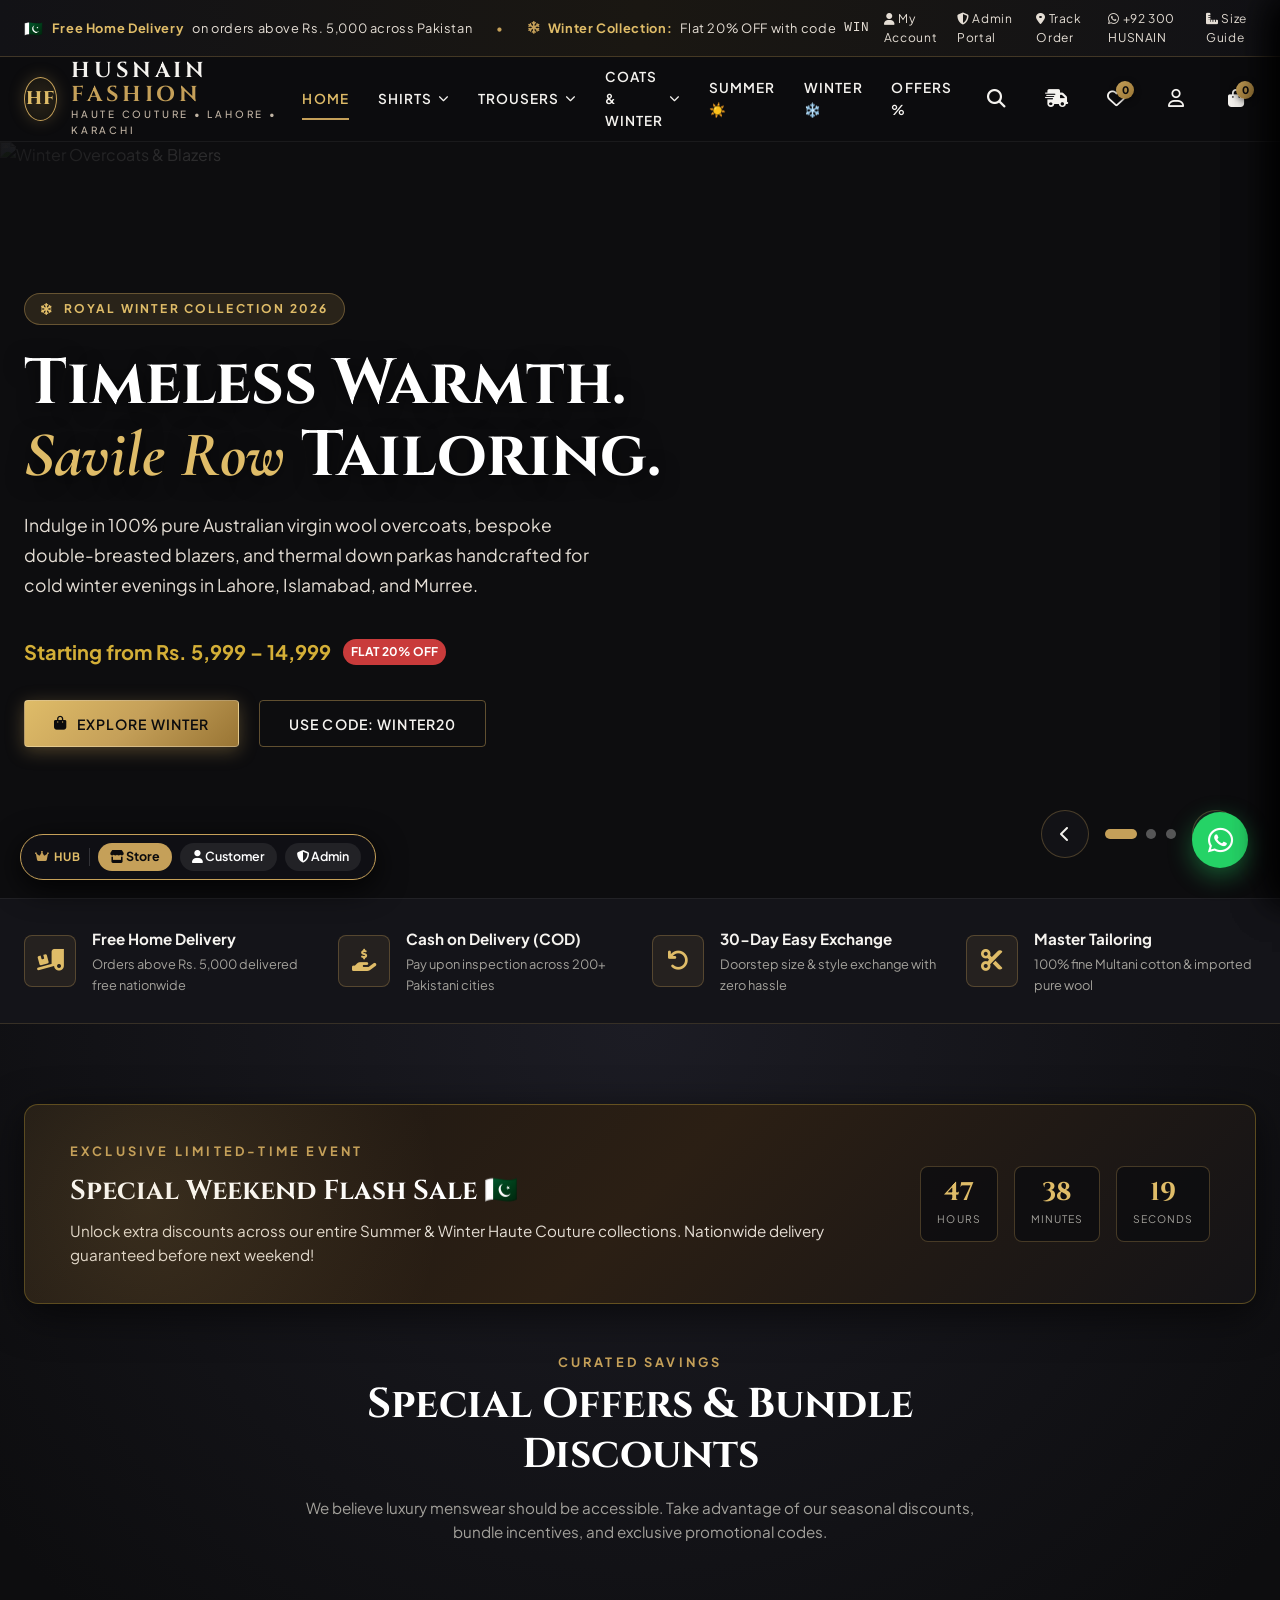
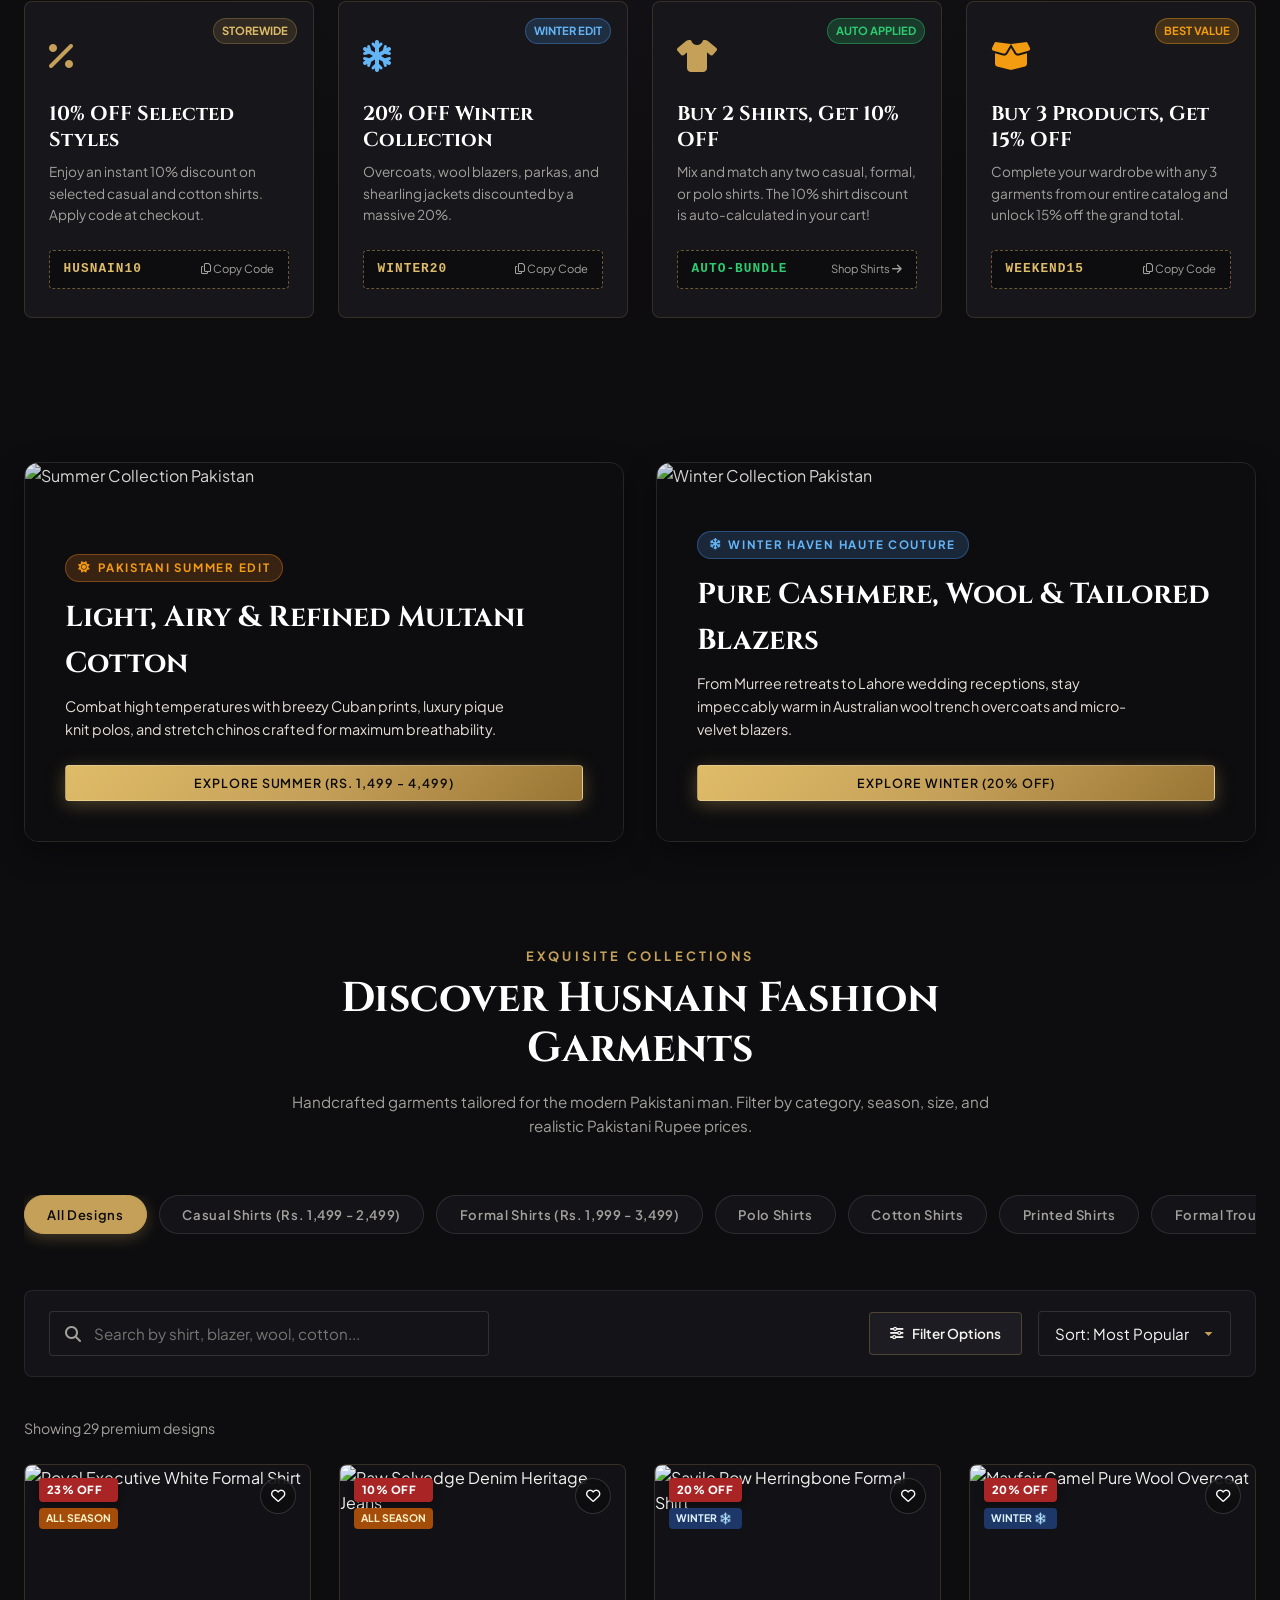
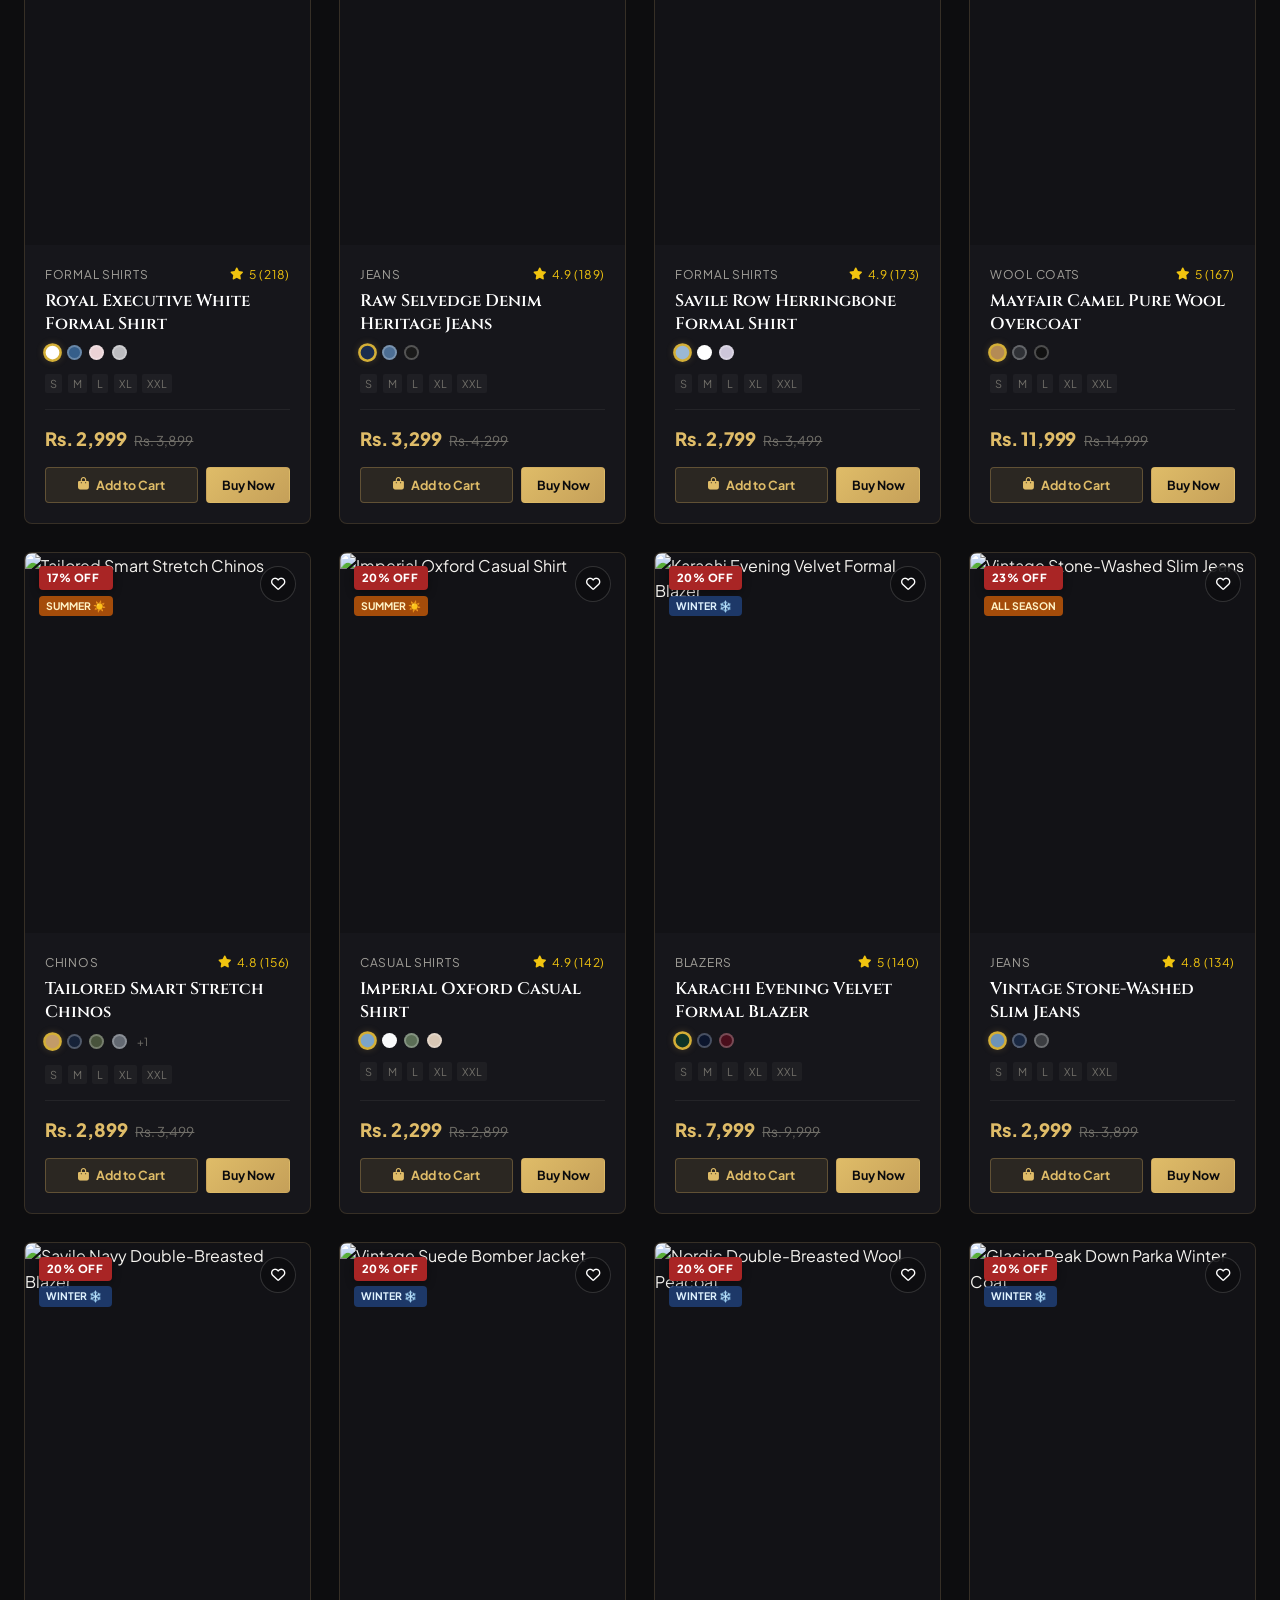
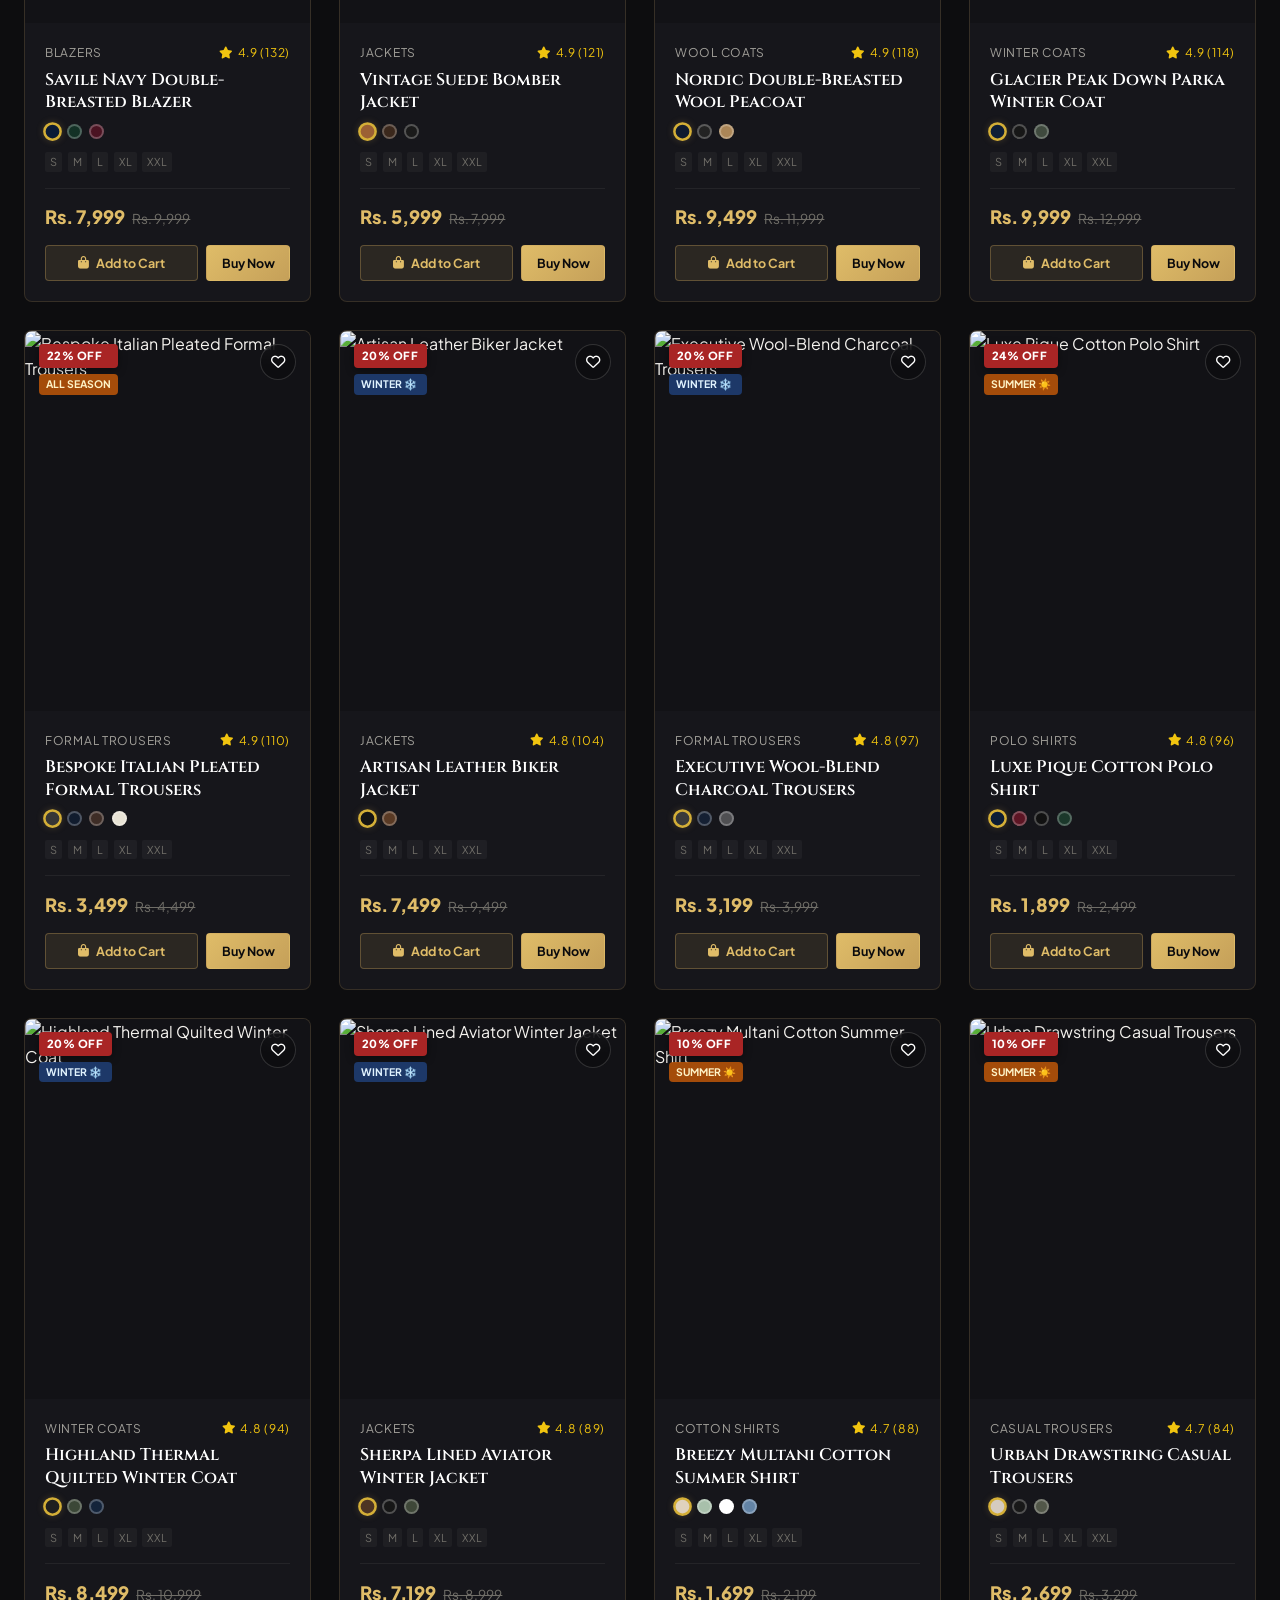
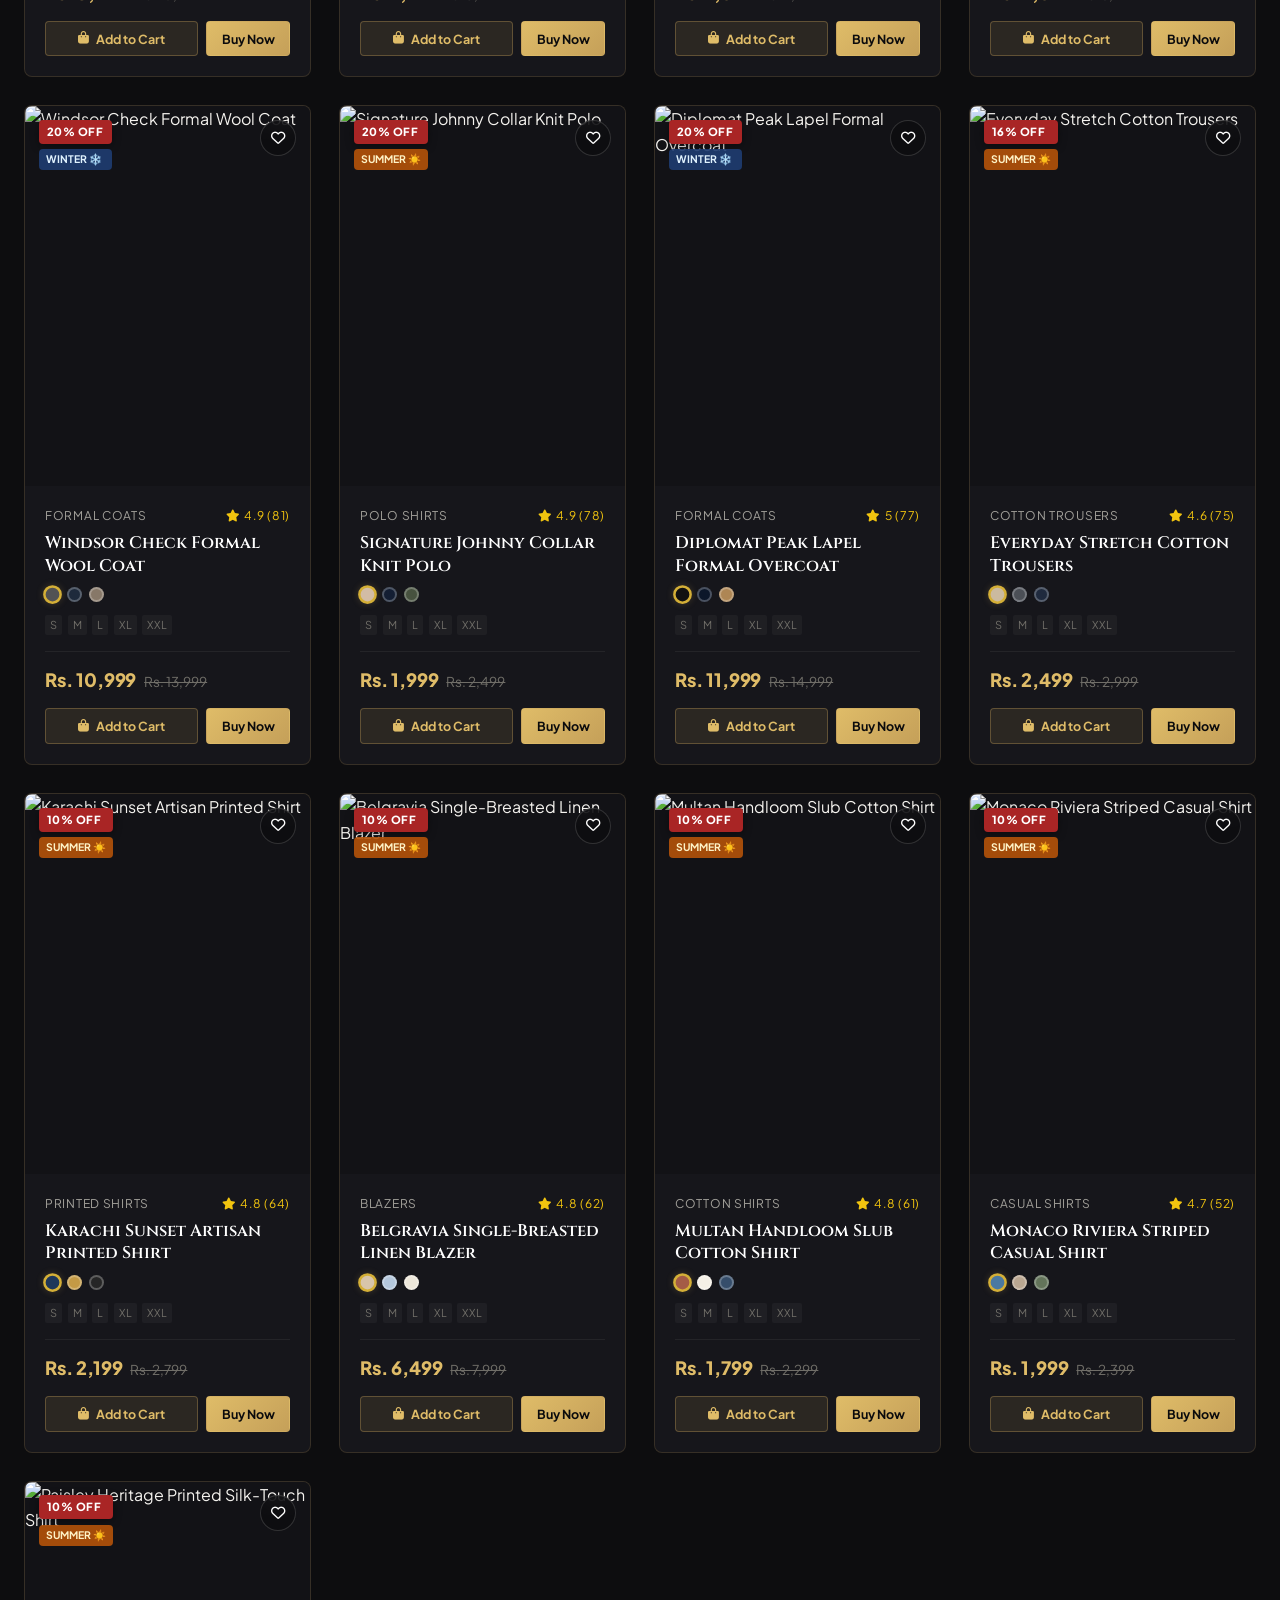
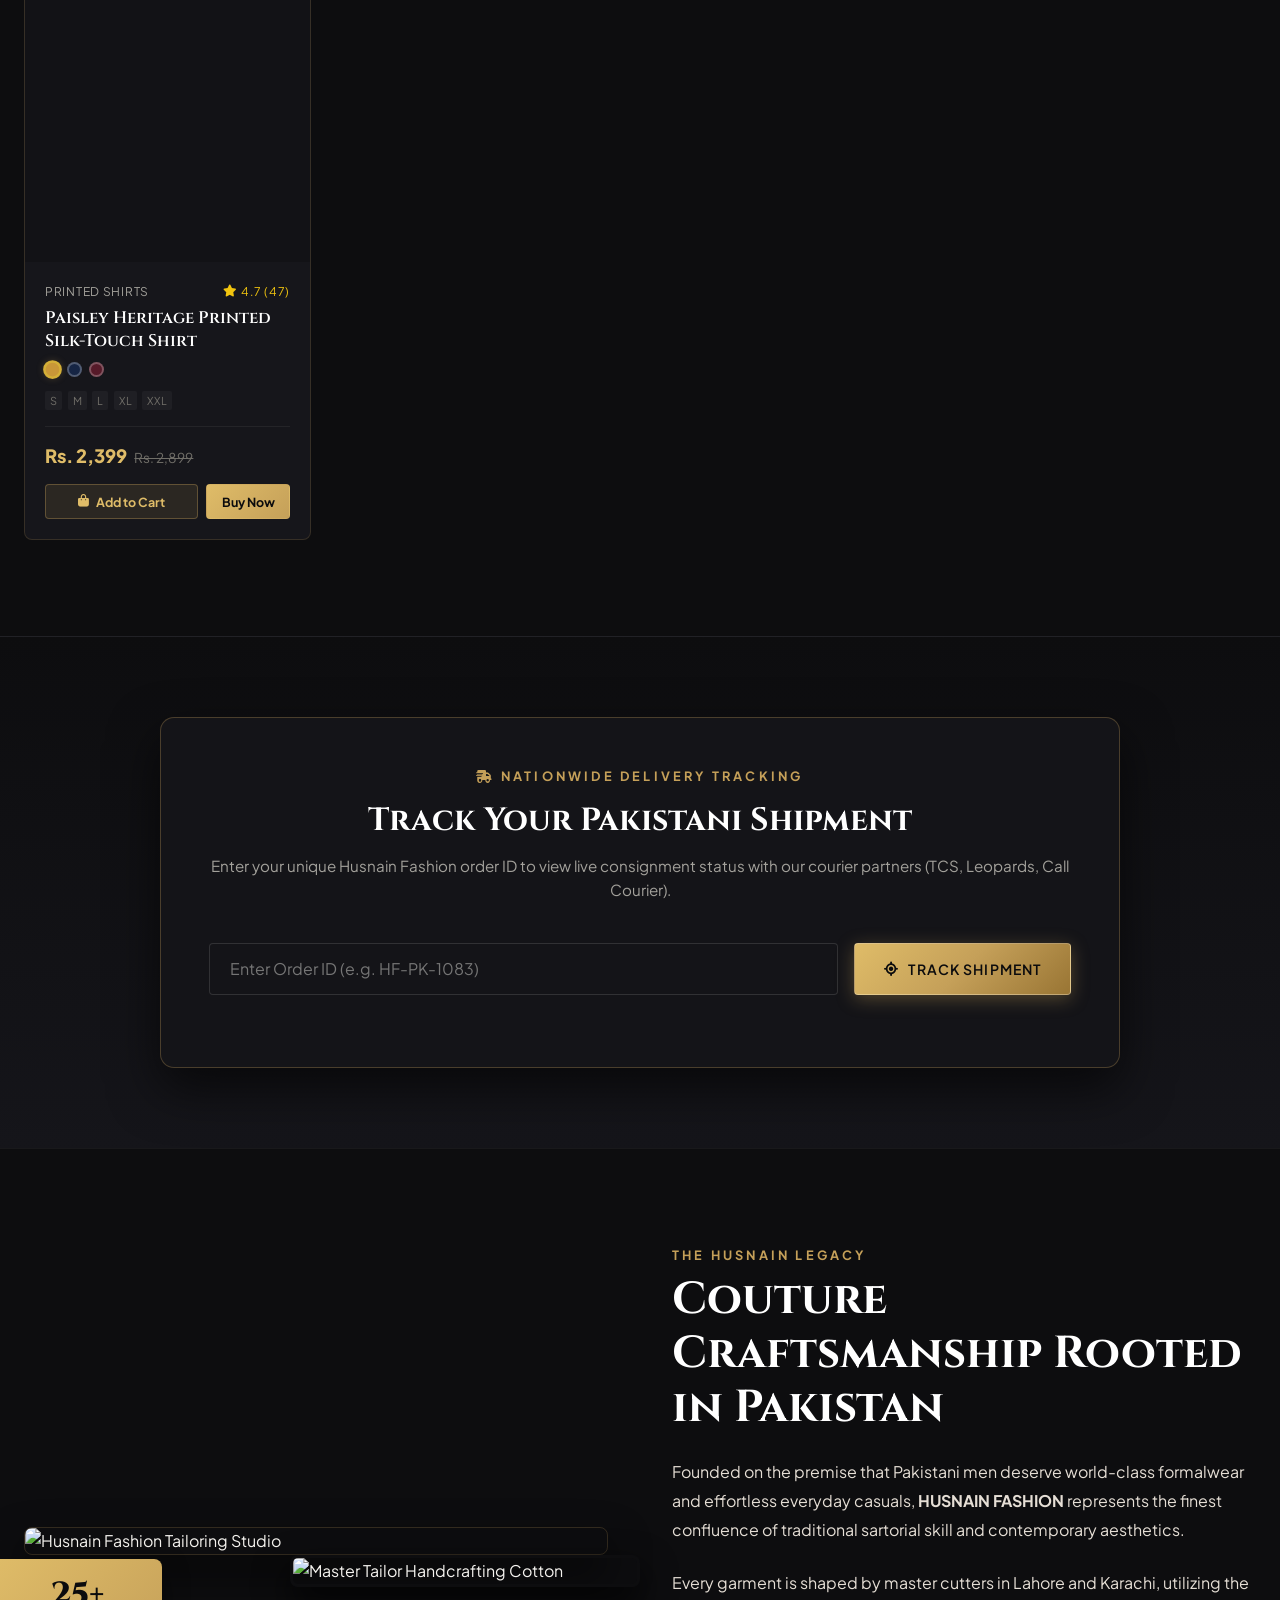
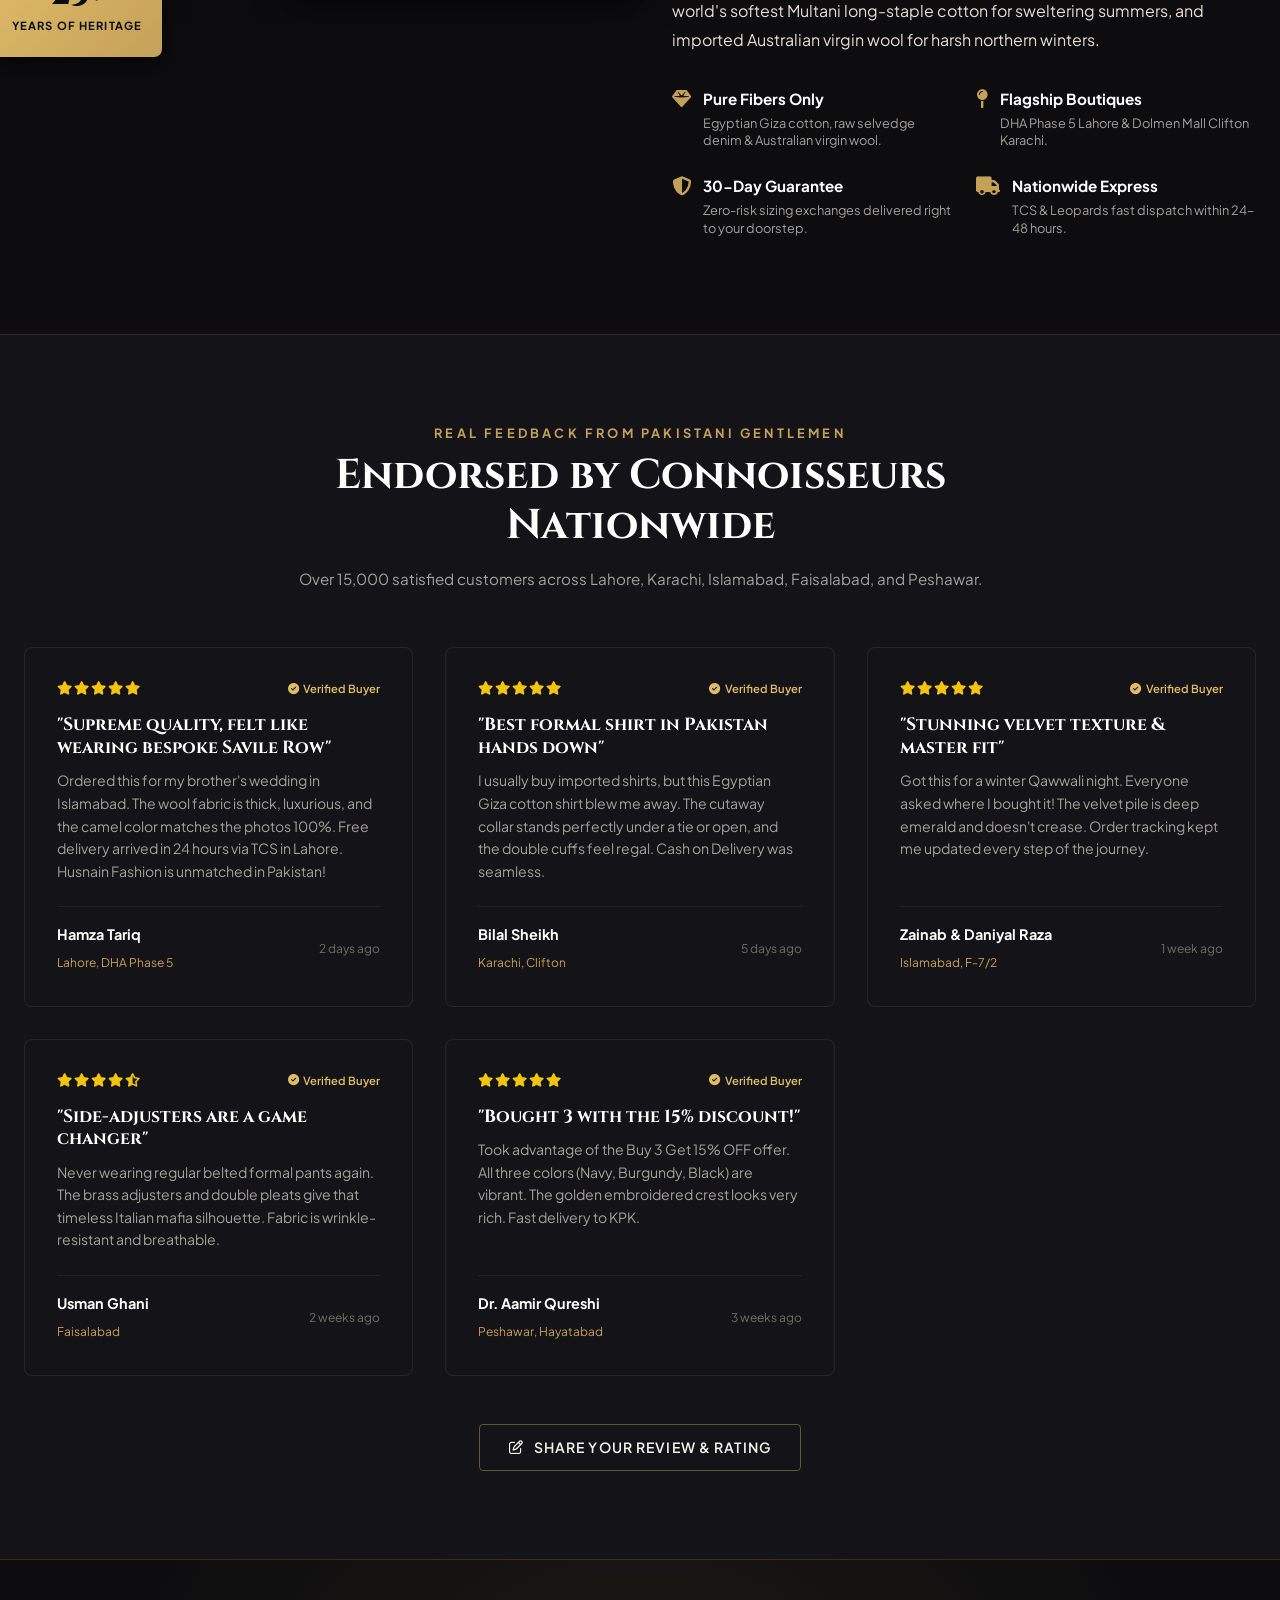
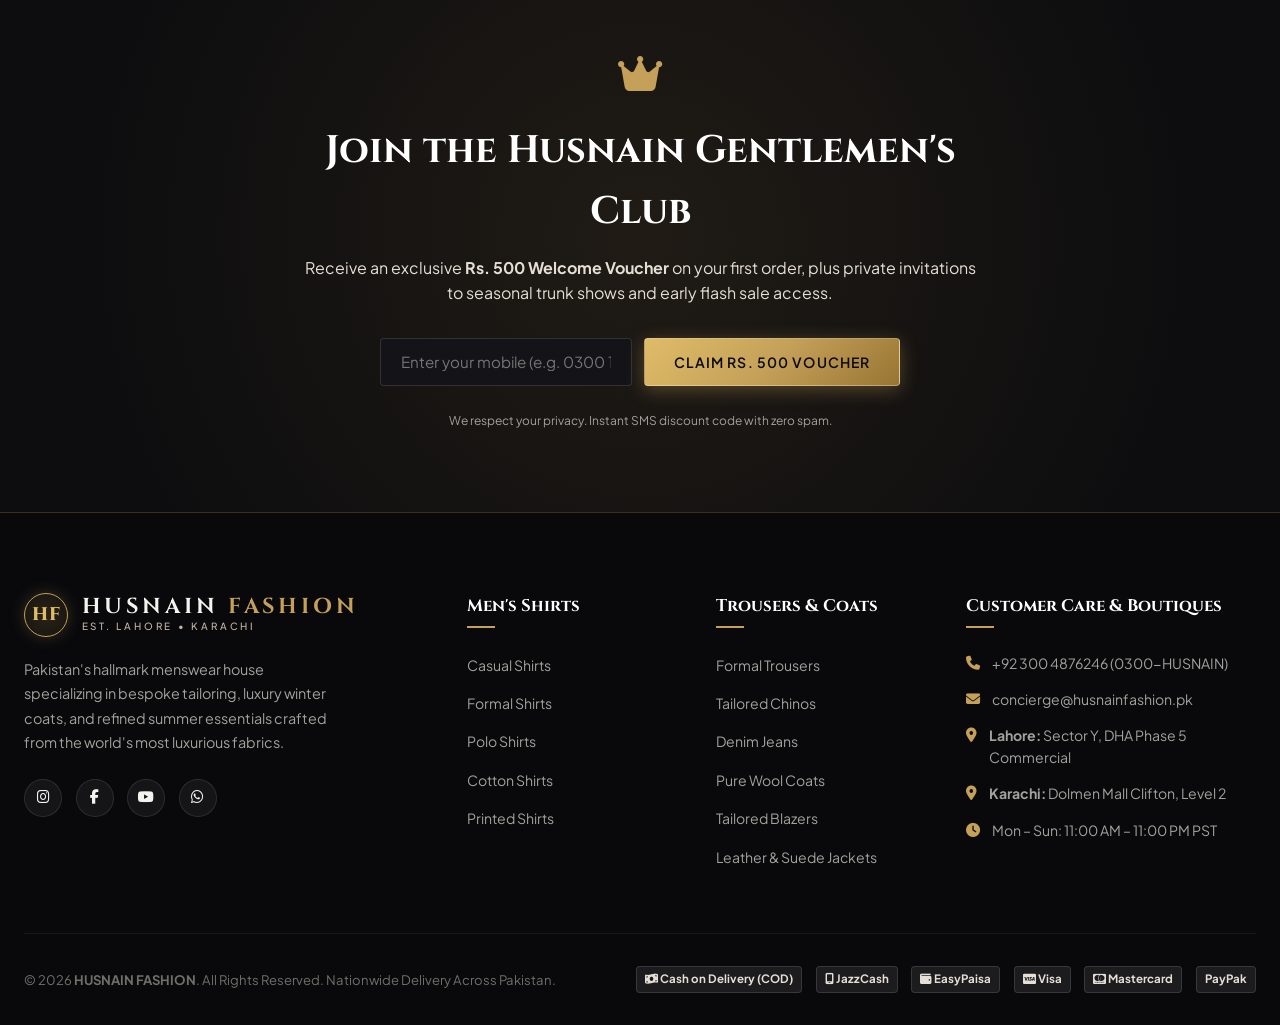
==== index.html @ 1e5d565d "app created" ====
<!DOCTYPE html>
<html lang="en">
<head>
    <meta charset="UTF-8">
    <meta name="viewport" content="width=device-width, initial-scale=1.0">
    <title>HUSNAIN FASHION | Luxury Pakistani Men's Clothing | Summer & Winter</title>
    
    <!-- Meta SEO & Social -->
    <meta name="description" content="Discover Husnain Fashion - Pakistan's premier luxury clothing brand for men. Exquisite casual & formal shirts, tailored chinos, Italian trousers, pure wool overcoats, and winter blazers. Free nationwide home delivery above Rs. 5,000. Cash on Delivery available.">
    <meta name="keywords" content="Husnain Fashion, Pakistani Men Clothing, Mens Fashion Pakistan, Casual Shirts, Formal Shirts, Blazers Pakistan, Winter Coats Lahore, Chinos Karachi, Cash on Delivery Pakistan">
    <meta name="author" content="Husnain Fashion">

    <!-- Google Fonts & Font Awesome Icons -->
    <link rel="preconnect" href="https://fonts.googleapis.com">
    <link rel="preconnect" href="https://fonts.gstatic.com" crossorigin>
    <link href="https://fonts.googleapis.com/css2?family=Cinzel:wght@500;600;700;800&family=Cormorant+Garamond:ital,wght@0,400;0,600;0,700;1,400&family=Plus+Jakarta+Sans:wght@300;400;500;600;700;800&display=swap" rel="stylesheet">
    <link rel="stylesheet" href="https://cdnjs.cloudflare.com/ajax/libs/font-awesome/6.5.1/css/all.min.css">

    <!-- Stylesheet -->
    <link rel="stylesheet" href="css/styles.css">
</head>
<body>

    <!-- ====================================================================
         Announcement Ticker Bar
         ==================================================================== -->
    <aside class="announcement-bar" aria-label="Special Announcements">
        <div class="container announcement-content">
            <div class="announcement-ticker">
                <span class="ticker-item">
                    <span class="flag-pk">🇵🇰</span> <strong>Free Home Delivery</strong> on orders above Rs. 5,000 across Pakistan
                </span>
                <span class="ticker-item" style="color: var(--color-gold);">•</span>
                <span class="ticker-item">
                    <i class="fa-solid fa-snowflake text-gold"></i> <strong>Winter Collection:</strong> Flat 20% OFF with code <code>WINTER20</code>
                </span>
                <span class="ticker-item" style="color: var(--color-gold);">•</span>
                <span class="ticker-item">
                    <i class="fa-solid fa-money-bill-wave text-gold"></i> <strong>Cash on Delivery (COD)</strong> available nationwide
                </span>
            </div>

            <div class="announcement-links">
                <a href="customer.html"><i class="fa-solid fa-user"></i> My Account</a>
                <a href="admin.html" target="_blank"><i class="fa-solid fa-shield-halved"></i> Admin Portal</a>
                <a href="#tracking-section"><i class="fa-solid fa-location-dot"></i> Track Order</a>
                <a href="javascript:void(0)" onclick="openWhatsAppSupport()"><i class="fa-brands fa-whatsapp"></i> +92 300 HUSNAIN</a>
                <a href="javascript:void(0)" onclick="openModal('sizeGuideModal')"><i class="fa-solid fa-ruler-combined"></i> Size Guide</a>
            </div>
        </div>
    </aside>

    <!-- ====================================================================
         Main Luxury Header & Navigation Bar
         ==================================================================== -->
    <header class="header">
        <div class="container header-container">
            <!-- Brand Logo -->
            <a href="index.html" class="brand-logo" aria-label="Husnain Fashion Home">
                <div class="logo-crest">HF</div>
                <div class="brand-text">
                    <span class="brand-name">HUSNAIN <span>FASHION</span></span>
                    <span class="brand-sub">HAUTE COUTURE • LAHORE • KARACHI</span>
                </div>
            </a>

            <!-- Navigation Links with Dropdowns -->
            <nav class="nav-menu" aria-label="Main Navigation">
                <li class="nav-item">
                    <a href="#hero-section" class="nav-link active">Home</a>
                </li>

                <!-- Shirts Dropdown -->
                <li class="nav-item">
                    <a href="javascript:void(0)" class="nav-link" onclick="filterByCategory('shirts')">
                        Shirts <i class="fa-solid fa-chevron-down"></i>
                    </a>
                    <ul class="dropdown-menu">
                        <li class="dropdown-item">
                            <a href="javascript:void(0)" onclick="filterByCategory('shirts', 'casual-shirts')">
                                Casual Shirts <span class="dropdown-badge">Popular</span>
                            </a>
                        </li>
                        <li class="dropdown-item">
                            <a href="javascript:void(0)" onclick="filterByCategory('shirts', 'formal-shirts')">
                                Formal Shirts <span class="dropdown-badge">Executive</span>
                            </a>
                        </li>
                        <li class="dropdown-item">
                            <a href="javascript:void(0)" onclick="filterByCategory('shirts', 'polo-shirts')">
                                Polo Shirts <span class="dropdown-badge">Summer</span>
                            </a>
                        </li>
                        <li class="dropdown-item">
                            <a href="javascript:void(0)" onclick="filterByCategory('shirts', 'cotton-shirts')">
                                Cotton Shirts <span class="dropdown-badge">Multan</span>
                            </a>
                        </li>
                        <li class="dropdown-item">
                            <a href="javascript:void(0)" onclick="filterByCategory('shirts', 'printed-shirts')">
                                Printed Shirts <span class="dropdown-badge">Artisan</span>
                            </a>
                        </li>
                    </ul>
                </li>

                <!-- Trousers Dropdown -->
                <li class="nav-item">
                    <a href="javascript:void(0)" class="nav-link" onclick="filterByCategory('trousers')">
                        Trousers <i class="fa-solid fa-chevron-down"></i>
                    </a>
                    <ul class="dropdown-menu">
                        <li class="dropdown-item">
                            <a href="javascript:void(0)" onclick="filterByCategory('trousers', 'formal-trousers')">
                                Formal Trousers <span class="dropdown-badge">Pleated</span>
                            </a>
                        </li>
                        <li class="dropdown-item">
                            <a href="javascript:void(0)" onclick="filterByCategory('trousers', 'casual-trousers')">
                                Casual Trousers <span class="dropdown-badge">Stretch</span>
                            </a>
                        </li>
                        <li class="dropdown-item">
                            <a href="javascript:void(0)" onclick="filterByCategory('trousers', 'chinos')">
                                Chinos <span class="dropdown-badge">Essential</span>
                            </a>
                        </li>
                        <li class="dropdown-item">
                            <a href="javascript:void(0)" onclick="filterByCategory('trousers', 'cotton-trousers')">
                                Cotton Trousers <span class="dropdown-badge">Summer</span>
                            </a>
                        </li>
                        <li class="dropdown-item">
                            <a href="javascript:void(0)" onclick="filterByCategory('trousers', 'jeans')">
                                Denim Jeans <span class="dropdown-badge">Selvedge</span>
                            </a>
                        </li>
                    </ul>
                </li>

                <!-- Coats & Winter Collection Dropdown -->
                <li class="nav-item">
                    <a href="javascript:void(0)" class="nav-link" onclick="filterByCategory('coats-winter')">
                        Coats & Winter <i class="fa-solid fa-chevron-down"></i>
                    </a>
                    <ul class="dropdown-menu">
                        <li class="dropdown-item">
                            <a href="javascript:void(0)" onclick="filterByCategory('coats-winter', 'wool-coats')">
                                Wool Coats <span class="dropdown-badge">20% OFF</span>
                            </a>
                        </li>
                        <li class="dropdown-item">
                            <a href="javascript:void(0)" onclick="filterByCategory('coats-winter', 'blazers')">
                                Tailored Blazers <span class="dropdown-badge">Velvet/Hopsack</span>
                            </a>
                        </li>
                        <li class="dropdown-item">
                            <a href="javascript:void(0)" onclick="filterByCategory('coats-winter', 'winter-coats')">
                                Winter Coats & Parkas <span class="dropdown-badge">Down Thermal</span>
                            </a>
                        </li>
                        <li class="dropdown-item">
                            <a href="javascript:void(0)" onclick="filterByCategory('coats-winter', 'jackets')">
                                Jackets & Suede <span class="dropdown-badge">Sialkot Leather</span>
                            </a>
                        </li>
                        <li class="dropdown-item">
                            <a href="javascript:void(0)" onclick="filterByCategory('coats-winter', 'formal-coats')">
                                Formal Overcoats <span class="dropdown-badge">Diplomat</span>
                            </a>
                        </li>
                    </ul>
                </li>

                <li class="nav-item">
                    <a href="javascript:void(0)" class="nav-link" onclick="filterBySeason('summer')">Summer ☀️</a>
                </li>
                <li class="nav-item">
                    <a href="javascript:void(0)" class="nav-link" onclick="filterBySeason('winter')">Winter ❄️</a>
                </li>
                <li class="nav-item">
                    <a href="#offers-section" class="nav-link text-gold">Offers %</a>
                </li>
            </nav>

            <!-- Utility Action Icons -->
            <div class="header-actions">
                <!-- Search Button -->
                <button class="action-btn" onclick="document.getElementById('searchInput')?.focus(); document.getElementById('shop-section')?.scrollIntoView({behavior: 'smooth'})" title="Search Garments">
                    <i class="fa-solid fa-magnifying-glass"></i>
                </button>

                <!-- Track Order Shortcut -->
                <a href="#tracking-section" class="action-btn" title="Track Live Pakistani Order">
                    <i class="fa-solid fa-truck-fast"></i>
                </a>

                <!-- Wishlist Trigger -->
                <button class="action-btn" onclick="toggleWishlistDrawer()" title="Wishlist">
                    <i class="fa-regular fa-heart"></i>
                    <span class="badge-count" id="wishlistBadgeCount">0</span>
                </button>

                <!-- User Account Trigger -->
                <button class="action-btn" id="userAccountBtn" onclick="openModal('authModal')" title="Account / Sign In">
                    <i class="fa-regular fa-user"></i>
                </button>

                <!-- Cart Drawer Trigger -->
                <button class="action-btn" onclick="toggleCartDrawer()" title="Shopping Bag">
                    <i class="fa-solid fa-bag-shopping"></i>
                    <span class="badge-count" id="cartBadgeCount">0</span>
                </button>

                <!-- Mobile Hamburger Button -->
                <button class="hamburger-btn action-btn" onclick="toggleMobileNav()" title="Toggle Menu">
                    <i class="fa-solid fa-bars"></i>
                </button>
            </div>
        </div>
    </header>

    <!-- ====================================================================
         Hero Section Carousel
         ==================================================================== -->
    <section class="hero-section" id="hero-section">
        <!-- Slide 1: Winter Royal Haute Couture -->
        <div class="hero-slide active">
            <div class="hero-bg">
                <img src="https://images.unsplash.com/photo-1544923246-77307dd654cb?auto=format&fit=crop&w=1920&q=85" alt="Winter Overcoats & Blazers">
            </div>
            <div class="hero-overlay"></div>
            <div class="container">
                <div class="hero-content">
                    <span class="hero-tag"><i class="fa-solid fa-snowflake"></i> Royal Winter Collection 2026</span>
                    <h1 class="hero-title">Timeless Warmth. <span>Savile Row</span> Tailoring.</h1>
                    <p class="hero-desc">Indulge in 100% pure Australian virgin wool overcoats, bespoke double-breasted blazers, and thermal down parkas handcrafted for cold winter evenings in Lahore, Islamabad, and Murree.</p>
                    <div class="hero-pricing">
                        <span>Starting from Rs. 5,999 – 14,999</span>
                        <span class="badge">FLAT 20% OFF</span>
                    </div>
                    <div class="hero-cta-group">
                        <button class="btn btn-gold" onclick="filterByCategory('coats-winter'); filterBySeason('winter');">
                            <i class="fa-solid fa-bag-shopping"></i> Explore Winter
                        </button>
                        <button class="btn btn-outline" onclick="copyCoupon('WINTER20')">
                            Use Code: WINTER20
                        </button>
                    </div>
                </div>
            </div>
        </div>

        <!-- Slide 2: Pakistani Summer Luxury -->
        <div class="hero-slide">
            <div class="hero-bg">
                <img src="https://images.unsplash.com/photo-1602810318383-e386cc2a3ccf?auto=format&fit=crop&w=1920&q=85" alt="Summer Shirts & Chinos">
            </div>
            <div class="hero-overlay"></div>
            <div class="container">
                <div class="hero-content">
                    <span class="hero-tag"><i class="fa-solid fa-sun"></i> Summer Elegance</span>
                    <h1 class="hero-title">Breezy Multani Cotton. <span>Effortless</span> Grace.</h1>
                    <p class="hero-desc">Engineered for sweltering Pakistani summers. Breathable Giza cotton shirts, artisan Cuban prints, and tailored lightweight stretch chinos designed to keep you poised and cool.</p>
                    <div class="hero-pricing">
                        <span>Starting from Rs. 1,499 – 3,499</span>
                        <span class="badge" style="background: var(--color-summer);">SUMMER EDIT</span>
                    </div>
                    <div class="hero-cta-group">
                        <button class="btn btn-gold" onclick="filterByCategory('shirts'); filterBySeason('summer');">
                            <i class="fa-solid fa-shirt"></i> Shop Summer Collection
                        </button>
                        <button class="btn btn-outline" onclick="filterByCategory('trousers', 'chinos')">
                            Discover Chinos
                        </button>
                    </div>
                </div>
            </div>
        </div>

        <!-- Slide 3: Executive Formal Mastery -->
        <div class="hero-slide">
            <div class="hero-bg">
                <img src="https://images.unsplash.com/photo-1507679799987-c73779587ccf?auto=format&fit=crop&w=1920&q=85" alt="Executive Formalwear">
            </div>
            <div class="hero-overlay"></div>
            <div class="container">
                <div class="hero-content">
                    <span class="hero-tag"><i class="fa-solid fa-crown"></i> The Executive Suite</span>
                    <h1 class="hero-title">Command the Room with <span>Bespoke</span> Poise.</h1>
                    <p class="hero-desc">Precision Italian pleated trousers with brass side-adjusters, French cuff two-ply cotton formal shirts, and tailored evening velvet blazers for Pakistani corporate titans and gala receptions.</p>
                    <div class="hero-pricing">
                        <span>Formal Trousers from Rs. 2,499 | Blazers from Rs. 5,999</span>
                    </div>
                    <div class="hero-cta-group">
                        <button class="btn btn-gold" onclick="filterByCategory('shirts', 'formal-shirts')">
                            Explore Formalwear
                        </button>
                        <button class="btn btn-outline" onclick="filterByCategory('trousers', 'formal-trousers')">
                            Side-Adjuster Trousers
                        </button>
                    </div>
                </div>
            </div>
        </div>

        <!-- Carousel Navigation Controls -->
        <div class="hero-controls">
            <button class="slider-arrow" id="heroPrev" aria-label="Previous Slide">
                <i class="fa-solid fa-chevron-left"></i>
            </button>
            <div class="slider-dots"></div>
            <button class="slider-arrow" id="heroNext" aria-label="Next Slide">
                <i class="fa-solid fa-chevron-right"></i>
            </button>
        </div>
    </section>

    <!-- ====================================================================
         Trust & Value Propositions Bar
         ==================================================================== -->
    <section class="trust-bar" aria-label="Store Guarantees">
        <div class="container">
            <div class="trust-grid">
                <div class="trust-item">
                    <div class="trust-icon"><i class="fa-solid fa-truck-ramp-box"></i></div>
                    <div class="trust-text">
                        <h4>Free Home Delivery</h4>
                        <p>Orders above Rs. 5,000 delivered free nationwide</p>
                    </div>
                </div>
                <div class="trust-item">
                    <div class="trust-icon"><i class="fa-solid fa-hand-holding-dollar"></i></div>
                    <div class="trust-text">
                        <h4>Cash on Delivery (COD)</h4>
                        <p>Pay upon inspection across 200+ Pakistani cities</p>
                    </div>
                </div>
                <div class="trust-item">
                    <div class="trust-icon"><i class="fa-solid fa-arrow-rotate-left"></i></div>
                    <div class="trust-text">
                        <h4>30-Day Easy Exchange</h4>
                        <p>Doorstep size & style exchange with zero hassle</p>
                    </div>
                </div>
                <div class="trust-item">
                    <div class="trust-icon"><i class="fa-solid fa-scissors"></i></div>
                    <div class="trust-text">
                        <h4>Master Tailoring</h4>
                        <p>100% fine Multani cotton & imported pure wool</p>
                    </div>
                </div>
            </div>
        </div>
    </section>

    <!-- ====================================================================
         Special Offers & Weekend Flash Sale Section
         ==================================================================== -->
    <section class="offers-section" id="offers-section">
        <div class="container">
            <!-- Flash Sale Banner with Live Countdown -->
            <div class="weekend-sale-banner">
                <div class="sale-info">
                    <span class="section-subtitle">Exclusive Limited-Time Event</span>
                    <h3>Special Weekend Flash Sale 🇵🇰</h3>
                    <p>Unlock extra discounts across our entire Summer & Winter Haute Couture collections. Nationwide delivery guaranteed before next weekend!</p>
                </div>

                <div class="countdown-box">
                    <div class="countdown-segment">
                        <span class="num" id="saleHours">47</span>
                        <span class="label">Hours</span>
                    </div>
                    <div class="countdown-segment">
                        <span class="num" id="saleMins">38</span>
                        <span class="label">Minutes</span>
                    </div>
                    <div class="countdown-segment">
                        <span class="num" id="saleSecs">25</span>
                        <span class="label">Seconds</span>
                    </div>
                </div>
            </div>

            <!-- Section Title -->
            <div class="section-header">
                <span class="section-subtitle">Curated Savings</span>
                <h2 class="section-title">Special Offers & Bundle Discounts</h2>
                <p class="section-desc">We believe luxury menswear should be accessible. Take advantage of our seasonal discounts, bundle incentives, and exclusive promotional codes.</p>
            </div>

            <!-- Offer Cards Grid -->
            <div class="offers-grid">
                <!-- Offer 1 -->
                <div class="offer-card">
                    <span class="offer-badge">Storewide</span>
                    <div class="icon"><i class="fa-solid fa-percent"></i></div>
                    <h4>10% OFF Selected Styles</h4>
                    <p>Enjoy an instant 10% discount on selected casual and cotton shirts. Apply code at checkout.</p>
                    <div class="coupon-code-pill" onclick="copyCoupon('HUSNAIN10')">
                        <code>HUSNAIN10</code>
                        <span><i class="fa-regular fa-copy"></i> Copy Code</span>
                    </div>
                </div>

                <!-- Offer 2 -->
                <div class="offer-card">
                    <span class="offer-badge" style="background: rgba(74, 144, 226, 0.2); color: #64b5f6; border-color: rgba(74, 144, 226, 0.4);">Winter Edit</span>
                    <div class="icon"><i class="fa-solid fa-snowflake" style="color: #64b5f6;"></i></div>
                    <h4>20% OFF Winter Collection</h4>
                    <p>Overcoats, wool blazers, parkas, and shearling jackets discounted by a massive 20%.</p>
                    <div class="coupon-code-pill" onclick="copyCoupon('WINTER20')">
                        <code>WINTER20</code>
                        <span><i class="fa-regular fa-copy"></i> Copy Code</span>
                    </div>
                </div>

                <!-- Offer 3 -->
                <div class="offer-card">
                    <span class="offer-badge" style="background: rgba(46, 204, 113, 0.2); color: #2ecc71; border-color: rgba(46, 204, 113, 0.4);">Auto Applied</span>
                    <div class="icon"><i class="fa-solid fa-shirt"></i></div>
                    <h4>Buy 2 Shirts, Get 10% OFF</h4>
                    <p>Mix and match any two casual, formal, or polo shirts. The 10% shirt discount is auto-calculated in your cart!</p>
                    <div class="coupon-code-pill" onclick="filterByCategory('shirts')">
                        <code style="color: #2ecc71;">AUTO-BUNDLE</code>
                        <span>Shop Shirts <i class="fa-solid fa-arrow-right"></i></span>
                    </div>
                </div>

                <!-- Offer 4 -->
                <div class="offer-card">
                    <span class="offer-badge" style="background: rgba(243, 156, 18, 0.2); color: #f39c12; border-color: rgba(243, 156, 18, 0.4);">Best Value</span>
                    <div class="icon"><i class="fa-solid fa-box-open" style="color: #f39c12;"></i></div>
                    <h4>Buy 3 Products, Get 15% OFF</h4>
                    <p>Complete your wardrobe with any 3 garments from our entire catalog and unlock 15% off the grand total.</p>
                    <div class="coupon-code-pill" onclick="copyCoupon('WEEKEND15')">
                        <code>WEEKEND15</code>
                        <span><i class="fa-regular fa-copy"></i> Copy Code</span>
                    </div>
                </div>
            </div>
        </div>
    </section>

    <!-- ====================================================================
         Shop by Season (Summer vs Winter Spotlight)
         ==================================================================== -->
    <section class="season-spotlight">
        <div class="container">
            <div class="season-cards">
                <!-- Summer Collection Card -->
                <div class="season-card">
                    <img src="https://images.unsplash.com/photo-1603252109303-2751441dd157?auto=format&fit=crop&w=1000&q=80" alt="Summer Collection Pakistan">
                    <div class="season-card-overlay">
                        <span class="season-pill summer"><i class="fa-solid fa-sun"></i> Pakistani Summer Edit</span>
                        <h3>Light, Airy & Refined Multani Cotton</h3>
                        <p>Combat high temperatures with breezy Cuban prints, luxury pique knit polos, and stretch chinos crafted for maximum breathability.</p>
                        <button class="btn btn-gold btn-sm" onclick="filterBySeason('summer')">
                            Explore Summer (Rs. 1,499 - 4,499)
                        </button>
                    </div>
                </div>

                <!-- Winter Collection Card -->
                <div class="season-card">
                    <img src="https://images.unsplash.com/photo-1512436991641-6745cdb1723f?auto=format&fit=crop&w=1000&q=80" alt="Winter Collection Pakistan">
                    <div class="season-card-overlay">
                        <span class="season-pill winter"><i class="fa-solid fa-snowflake"></i> Winter Haven Haute Couture</span>
                        <h3>Pure Cashmere, Wool & Tailored Blazers</h3>
                        <p>From Murree retreats to Lahore wedding receptions, stay impeccably warm in Australian wool trench overcoats and micro-velvet blazers.</p>
                        <button class="btn btn-gold btn-sm" onclick="filterBySeason('winter')">
                            Explore Winter (20% OFF)
                        </button>
                    </div>
                </div>
            </div>
        </div>
    </section>

    <!-- ====================================================================
         Comprehensive Product Catalog & Filters
         ==================================================================== -->
    <section class="catalog-section" id="shop-section">
        <div class="container">
            <!-- Section Header -->
            <div class="section-header">
                <span class="section-subtitle">Exquisite Collections</span>
                <h2 class="section-title">Discover Husnain Fashion Garments</h2>
                <p class="section-desc">Handcrafted garments tailored for the modern Pakistani man. Filter by category, season, size, and realistic Pakistani Rupee prices.</p>
            </div>

            <!-- Quick Category Navigation Pills -->
            <div class="category-pills-bar">
                <button class="category-pill active" data-category="all">All Designs</button>
                <button class="category-pill" data-category="casual-shirts">Casual Shirts (Rs. 1,499 - 2,499)</button>
                <button class="category-pill" data-category="formal-shirts">Formal Shirts (Rs. 1,999 - 3,499)</button>
                <button class="category-pill" data-category="polo-shirts">Polo Shirts</button>
                <button class="category-pill" data-category="cotton-shirts">Cotton Shirts</button>
                <button class="category-pill" data-category="printed-shirts">Printed Shirts</button>
                <button class="category-pill" data-category="formal-trousers">Formal Trousers</button>
                <button class="category-pill" data-category="chinos">Chinos (Rs. 2,499 - 4,499)</button>
                <button class="category-pill" data-category="jeans">Selvedge Jeans</button>
                <button class="category-pill" data-category="blazers">Blazers (Rs. 5,999 - 9,999)</button>
                <button class="category-pill" data-category="wool-coats">Wool Coats (Rs. 6,999 - 14,999)</button>
                <button class="category-pill" data-category="jackets">Jackets (Rs. 3,999 - 7,999)</button>
                <button class="category-pill" data-category="winter-coats">Winter Coats</button>
            </div>

            <!-- Catalog Toolbar: Search, Filter Toggle, Sort -->
            <div class="catalog-toolbar">
                <div class="search-input-wrapper">
                    <i class="fa-solid fa-magnifying-glass"></i>
                    <input type="text" id="searchInput" placeholder="Search by shirt, blazer, wool, cotton..." aria-label="Search clothing" autocomplete="off">
                    <i class="fa-solid fa-xmark search-clear-btn" id="searchClear"></i>
                    <!-- Instant Live Search Results Dropdown Below Search Bar -->
                    <div class="search-results-dropdown" id="searchResultsDropdown" role="listbox" aria-label="Live Search Results"></div>
                </div>

                <div class="filter-actions">
                    <button class="btn-filter-toggle" id="toggleFilterDrawer">
                        <i class="fa-solid fa-sliders"></i> Filter Options
                    </button>

                    <select class="filter-select" id="sortSelect" aria-label="Sort products">
                        <option value="popularity">Sort: Most Popular</option>
                        <option value="price-low">Price: Low to High</option>
                        <option value="price-high">Price: High to Low</option>
                        <option value="rating">Highest Rated ★</option>
                        <option value="discount">Biggest Discount %</option>
                    </select>
                </div>
            </div>

            <!-- Collapsible Advanced Filter Drawer -->
            <div class="filter-drawer" id="filterDrawer">
                <div class="filter-row">
                    <!-- Filter: Season -->
                    <div class="filter-group">
                        <h5>Season Collection</h5>
                        <div class="season-filter-list">
                            <label class="filter-checkbox-label">
                                <input type="radio" name="seasonFilter" value="all" checked>
                                <span>All Seasons</span>
                            </label>
                            <label class="filter-checkbox-label">
                                <input type="radio" name="seasonFilter" value="summer">
                                <span>Summer Collection ☀️</span>
                            </label>
                            <label class="filter-checkbox-label">
                                <input type="radio" name="seasonFilter" value="winter">
                                <span>Winter Collection ❄️</span>
                            </label>
                        </div>
                    </div>

                    <!-- Filter: Price Range -->
                    <div class="filter-group">
                        <h5>Max Budget (PKR)</h5>
                        <div class="price-slider-group">
                            <input type="range" id="priceRange" min="1499" max="15000" step="500" value="15000">
                            <div class="price-values">
                                <span>Rs. 1,499</span>
                                <span id="maxPriceDisplay" style="color: var(--color-gold-bright); font-weight: 700;">Rs. 15,000</span>
                            </div>
                        </div>
                    </div>

                    <!-- Filter: Size -->
                    <div class="filter-group">
                        <h5>Size Selector</h5>
                        <div class="size-filter-list">
                            <button class="size-filter-btn" data-size="S">S</button>
                            <button class="size-filter-btn" data-size="M">M</button>
                            <button class="size-filter-btn" data-size="L">L</button>
                            <button class="size-filter-btn" data-size="XL">XL</button>
                            <button class="size-filter-btn" data-size="XXL">XXL</button>
                        </div>
                    </div>

                    <!-- Reset Filters Button -->
                    <div class="filter-group" style="display: flex; flex-direction: column; justify-content: flex-end;">
                        <button class="btn btn-outline btn-block" onclick="resetAllFilters()">
                            <i class="fa-solid fa-arrows-rotate"></i> Reset All Filters
                        </button>
                    </div>
                </div>
            </div>

            <!-- Products Count & Status -->
            <div class="catalog-status-bar">
                <span id="catalogProductsCount">Loading luxury catalog...</span>
                <div class="active-filters-tags" id="activeFiltersContainer"></div>
            </div>

            <!-- Dynamic Product Grid -->
            <div class="product-grid" id="productsGrid">
                <!-- Injected via JavaScript from products.js -->
            </div>
        </div>
    </section>

    <!-- ====================================================================
         Order Tracking Live Section
         ==================================================================== -->
    <section class="tracking-section" id="tracking-section">
        <div class="container">
            <div class="tracking-card">
                <div class="tracking-header">
                    <span class="section-subtitle"><i class="fa-solid fa-truck-fast"></i> Nationwide Delivery Tracking</span>
                    <h3>Track Your Pakistani Shipment</h3>
                    <p>Enter your unique Husnain Fashion order ID to view live consignment status with our courier partners (TCS, Leopards, Call Courier).</p>
                </div>

                <div class="tracking-form">
                    <input type="text" id="trackingIdInput" class="tracking-input" placeholder="Enter Order ID (e.g. HF-PK-1083)" aria-label="Order Tracking ID">
                    <button class="btn btn-gold" id="trackOrderBtn">
                        <i class="fa-solid fa-location-crosshairs"></i> Track Shipment
                    </button>
                </div>

                <!-- Tracking Results Visual Stepper & Info -->
                <div class="tracking-results" id="trackingResults">
                    <div class="tracking-summary-bar">
                        <div class="tracking-info-item">
                            <span class="label">Consignment ID</span>
                            <span class="value" id="trackResId">-</span>
                        </div>
                        <div class="tracking-info-item">
                            <span class="label">Courier Partner</span>
                            <span class="value" id="trackResCourier">-</span>
                        </div>
                        <div class="tracking-info-item">
                            <span class="label">Destination</span>
                            <span class="value" id="trackResCity">-</span>
                        </div>
                        <div class="tracking-info-item">
                            <span class="label">Estimated Delivery</span>
                            <span class="value" id="trackResEst">-</span>
                        </div>
                    </div>

                    <!-- Progress Stepper -->
                    <div class="tracking-stepper">
                        <div class="tracking-stepper-progress" id="stepperProgressBar" style="width: 75%;"></div>

                        <div class="step-node completed">
                            <div class="step-circle"><i class="fa-solid fa-receipt"></i></div>
                            <span class="step-label">Order Placed</span>
                            <span class="step-time">Confirmed</span>
                        </div>

                        <div class="step-node completed">
                            <div class="step-circle"><i class="fa-solid fa-scissors"></i></div>
                            <span class="step-label">Tailored & Inspected</span>
                            <span class="step-time">Master Cut</span>
                        </div>

                        <div class="step-node completed">
                            <div class="step-circle"><i class="fa-solid fa-box"></i></div>
                            <span class="step-label">Packed for Dispatch</span>
                            <span class="step-time">Lahore Hub</span>
                        </div>

                        <div class="step-node active">
                            <div class="step-circle"><i class="fa-solid fa-truck"></i></div>
                            <span class="step-label">In Transit (Courier)</span>
                            <span class="step-time">On Route</span>
                        </div>

                        <div class="step-node">
                            <div class="step-circle"><i class="fa-solid fa-house-chimney"></i></div>
                            <span class="step-label">Delivered</span>
                            <span class="step-time">COD Handover</span>
                        </div>
                    </div>

                    <div style="background: #0f0f13; border: 1px solid rgba(255,255,255,0.06); border-radius: var(--radius-md); padding: 1.5rem; margin-top: 2rem;">
                        <h5 style="color: var(--color-gold); font-size: 0.95rem; margin-bottom: 0.75rem; text-transform: uppercase; letter-spacing: 0.05em;">
                            <i class="fa-solid fa-clock-rotate-left"></i> Consignment Activity Log
                        </h5>
                        <p id="trackResStatus" style="color: var(--color-beige); font-size: 0.9rem; margin-bottom: 1rem; font-weight: 600;"></p>
                        <div id="trackingTimelineList"></div>
                    </div>
                </div>
            </div>
        </div>
    </section>

    <!-- ====================================================================
         Pakistani Craftsmanship & Heritage (About Us)
         ==================================================================== -->
    <section class="about-section" id="about-section">
        <div class="container">
            <div class="about-grid">
                <!-- Image Collage -->
                <div class="about-images-collage">
                    <div class="about-img-main">
                        <img src="https://images.unsplash.com/photo-1594938298603-c8148c4dae35?auto=format&fit=crop&w=800&q=80" alt="Husnain Fashion Tailoring Studio">
                    </div>
                    <div class="about-img-sub">
                        <img src="https://images.unsplash.com/photo-1596755094514-f87e34085b2c?auto=format&fit=crop&w=600&q=80" alt="Master Tailor Handcrafting Cotton">
                    </div>
                    <div class="about-badge-gold">
                        <span class="years">25+</span>
                        <span class="text">Years of Heritage</span>
                    </div>
                </div>

                <!-- Story Content -->
                <div class="about-content">
                    <span class="section-subtitle">The Husnain Legacy</span>
                    <h2>Couture Craftsmanship Rooted in Pakistan</h2>
                    <p>Founded on the premise that Pakistani men deserve world-class formalwear and effortless everyday casuals, <strong>HUSNAIN FASHION</strong> represents the finest confluence of traditional sartorial skill and contemporary aesthetics.</p>
                    <p>Every garment is shaped by master cutters in Lahore and Karachi, utilizing the world's softest Multani long-staple cotton for sweltering summers, and imported Australian virgin wool for harsh northern winters.</p>

                    <div class="about-features">
                        <div class="about-feature-item">
                            <i class="fa-solid fa-gem"></i>
                            <div>
                                <h5>Pure Fibers Only</h5>
                                <p>Egyptian Giza cotton, raw selvedge denim & Australian virgin wool.</p>
                            </div>
                        </div>
                        <div class="about-feature-item">
                            <i class="fa-solid fa-map-pin"></i>
                            <div>
                                <h5>Flagship Boutiques</h5>
                                <p>DHA Phase 5 Lahore & Dolmen Mall Clifton Karachi.</p>
                            </div>
                        </div>
                        <div class="about-feature-item">
                            <i class="fa-solid fa-shield-halved"></i>
                            <div>
                                <h5>30-Day Guarantee</h5>
                                <p>Zero-risk sizing exchanges delivered right to your doorstep.</p>
                            </div>
                        </div>
                        <div class="about-feature-item">
                            <i class="fa-solid fa-truck"></i>
                            <div>
                                <h5>Nationwide Express</h5>
                                <p>TCS & Leopards fast dispatch within 24–48 hours.</p>
                            </div>
                        </div>
                    </div>
                </div>
            </div>
        </div>
    </section>

    <!-- ====================================================================
         Customer Reviews & Ratings Section
         ==================================================================== -->
    <section class="reviews-section" id="reviews-section">
        <div class="container">
            <div class="section-header">
                <span class="section-subtitle">Real Feedback from Pakistani Gentlemen</span>
                <h2 class="section-title">Endorsed by Connoisseurs Nationwide</h2>
                <p class="section-desc">Over 15,000 satisfied customers across Lahore, Karachi, Islamabad, Faisalabad, and Peshawar.</p>
            </div>

            <!-- Customer Reviews Grid -->
            <div class="reviews-grid" id="reviewsContainer">
                <!-- Dynamically populated or fallback -->
            </div>

            <div class="write-review-cta">
                <button class="btn btn-outline" onclick="openModal('reviewModal')">
                    <i class="fa-regular fa-pen-to-square"></i> Share Your Review & Rating
                </button>
            </div>
        </div>
    </section>

    <!-- ====================================================================
         VIP Club & Direct WhatsApp Concierge
         ==================================================================== -->
    <section class="vip-section">
        <div class="container">
            <div class="vip-box">
                <div class="vip-icon"><i class="fa-solid fa-crown"></i></div>
                <h2>Join the Husnain Gentlemen's Club</h2>
                <p>Receive an exclusive <strong>Rs. 500 Welcome Voucher</strong> on your first order, plus private invitations to seasonal trunk shows and early flash sale access.</p>

                <form class="vip-form" id="vipForm">
                    <input type="tel" id="vipPhone" placeholder="Enter your mobile (e.g. 0300 1234567)" required aria-label="Mobile Number for VIP Club">
                    <button type="submit" class="btn btn-gold">Claim Rs. 500 Voucher</button>
                </form>
                <span class="vip-note">We respect your privacy. Instant SMS discount code with zero spam.</span>
            </div>
        </div>
    </section>

    <!-- Quick Portal Switcher Dock (One Single Link Access) -->
    <nav class="portal-switcher-dock" style="position: fixed; bottom: 20px; left: 20px; z-index: 999; display: flex; gap: 8px; background: rgba(16, 16, 22, 0.94); backdrop-filter: blur(12px); border: 1px solid var(--color-gold); padding: 8px 14px; border-radius: 999px; box-shadow: 0 8px 30px rgba(0,0,0,0.85); align-items: center;" aria-label="Portal Switcher">
        <span style="font-size: 0.72rem; color: var(--color-gold-light); font-weight: 700; text-transform: uppercase; letter-spacing: 0.08em; padding-right: 8px; border-right: 1px solid rgba(255,255,255,0.15); display: flex; align-items: center; gap: 5px;">
            <i class="fa-solid fa-crown" style="color: var(--color-gold);"></i> Hub
        </span>
        <a href="index.html" style="font-size: 0.78rem; font-weight: 700; padding: 4px 12px; border-radius: 999px; background: var(--color-gold); color: #0b0b0d; text-decoration: none;" title="Online Storefront">
            <i class="fa-solid fa-store"></i> Store
        </a>
        <a href="customer.html" style="font-size: 0.78rem; font-weight: 600; color: #fff; padding: 4px 12px; border-radius: 999px; background: rgba(255,255,255,0.08); text-decoration: none;" onmouseover="this.style.background='rgba(197,160,89,0.25)'" onmouseout="this.style.background='rgba(255,255,255,0.08)'" title="Customer Account & Orders">
            <i class="fa-solid fa-user"></i> Customer
        </a>
        <a href="admin.html" target="_blank" style="font-size: 0.78rem; font-weight: 600; color: #fff; padding: 4px 12px; border-radius: 999px; background: rgba(255,255,255,0.08); text-decoration: none;" onmouseover="this.style.background='rgba(197,160,89,0.25)'" onmouseout="this.style.background='rgba(255,255,255,0.08)'" title="Admin Dashboard">
            <i class="fa-solid fa-shield-halved"></i> Admin
        </a>
    </nav>

    <!-- Floating WhatsApp Action -->
    <a href="javascript:void(0)" class="whatsapp-floating-btn" onclick="openWhatsAppSupport()" title="Chat with Husnain Fashion Stylist on WhatsApp" aria-label="WhatsApp Support">
        <i class="fa-brands fa-whatsapp"></i>
    </a>

    <!-- ====================================================================
         Luxury Footer
         ==================================================================== -->
    <footer class="footer">
        <div class="container">
            <div class="footer-top">
                <!-- Column 1: Brand -->
                <div class="footer-brand">
                    <a href="index.html" class="brand-logo">
                        <div class="logo-crest">HF</div>
                        <div class="brand-text">
                            <span class="brand-name">HUSNAIN <span>FASHION</span></span>
                            <span class="brand-sub">EST. LAHORE • KARACHI</span>
                        </div>
                    </a>
                    <p>Pakistan's hallmark menswear house specializing in bespoke tailoring, luxury winter coats, and refined summer essentials crafted from the world's most luxurious fabrics.</p>
                    <div class="footer-socials">
                        <a href="javascript:void(0)" class="social-link" title="Instagram"><i class="fa-brands fa-instagram"></i></a>
                        <a href="javascript:void(0)" class="social-link" title="Facebook"><i class="fa-brands fa-facebook-f"></i></a>
                        <a href="javascript:void(0)" class="social-link" title="YouTube"><i class="fa-brands fa-youtube"></i></a>
                        <a href="javascript:void(0)" class="social-link" onclick="openWhatsAppSupport()" title="WhatsApp"><i class="fa-brands fa-whatsapp"></i></a>
                    </div>
                </div>

                <!-- Column 2: Shirts Categories -->
                <div class="footer-column">
                    <h4>Men's Shirts</h4>
                    <ul class="footer-links">
                        <li><a href="javascript:void(0)" onclick="filterByCategory('shirts', 'casual-shirts')">Casual Shirts</a></li>
                        <li><a href="javascript:void(0)" onclick="filterByCategory('shirts', 'formal-shirts')">Formal Shirts</a></li>
                        <li><a href="javascript:void(0)" onclick="filterByCategory('shirts', 'polo-shirts')">Polo Shirts</a></li>
                        <li><a href="javascript:void(0)" onclick="filterByCategory('shirts', 'cotton-shirts')">Cotton Shirts</a></li>
                        <li><a href="javascript:void(0)" onclick="filterByCategory('shirts', 'printed-shirts')">Printed Shirts</a></li>
                    </ul>
                </div>

                <!-- Column 3: Trousers & Winter -->
                <div class="footer-column">
                    <h4>Trousers & Coats</h4>
                    <ul class="footer-links">
                        <li><a href="javascript:void(0)" onclick="filterByCategory('trousers', 'formal-trousers')">Formal Trousers</a></li>
                        <li><a href="javascript:void(0)" onclick="filterByCategory('trousers', 'chinos')">Tailored Chinos</a></li>
                        <li><a href="javascript:void(0)" onclick="filterByCategory('trousers', 'jeans')">Denim Jeans</a></li>
                        <li><a href="javascript:void(0)" onclick="filterByCategory('coats-winter', 'wool-coats')">Pure Wool Coats</a></li>
                        <li><a href="javascript:void(0)" onclick="filterByCategory('coats-winter', 'blazers')">Tailored Blazers</a></li>
                        <li><a href="javascript:void(0)" onclick="filterByCategory('coats-winter', 'jackets')">Leather & Suede Jackets</a></li>
                    </ul>
                </div>

                <!-- Column 4: Contact & Flagship Boutiques -->
                <div class="footer-column">
                    <h4>Customer Care & Boutiques</h4>
                    <div class="footer-contact-item">
                        <i class="fa-solid fa-phone"></i>
                        <span>+92 300 4876246 (0300-HUSNAIN)</span>
                    </div>
                    <div class="footer-contact-item">
                        <i class="fa-solid fa-envelope"></i>
                        <span>concierge@husnainfashion.pk</span>
                    </div>
                    <div class="footer-contact-item">
                        <i class="fa-solid fa-location-dot"></i>
                        <span><strong>Lahore:</strong> Sector Y, DHA Phase 5 Commercial</span>
                    </div>
                    <div class="footer-contact-item">
                        <i class="fa-solid fa-location-dot"></i>
                        <span><strong>Karachi:</strong> Dolmen Mall Clifton, Level 2</span>
                    </div>
                    <div class="footer-contact-item">
                        <i class="fa-solid fa-clock"></i>
                        <span>Mon – Sun: 11:00 AM – 11:00 PM PST</span>
                    </div>
                </div>
            </div>

            <!-- Footer Bottom: Payment & Copyright -->
            <div class="footer-bottom">
                <p>&copy; 2026 <strong>HUSNAIN FASHION</strong>. All Rights Reserved. Nationwide Delivery Across Pakistan.</p>
                <div class="payment-methods">
                    <span class="payment-badge"><i class="fa-solid fa-money-bill-wave"></i> Cash on Delivery (COD)</span>
                    <span class="payment-badge"><i class="fa-solid fa-mobile-screen"></i> JazzCash</span>
                    <span class="payment-badge"><i class="fa-solid fa-wallet"></i> EasyPaisa</span>
                    <span class="payment-badge"><i class="fa-brands fa-cc-visa"></i> Visa</span>
                    <span class="payment-badge"><i class="fa-brands fa-cc-mastercard"></i> Mastercard</span>
                    <span class="payment-badge">PayPak</span>
                </div>
            </div>
        </div>
    </footer>

    <!-- ====================================================================
         Shared Drawer Backdrop Overlay
         ==================================================================== -->
    <div class="modal-overlay" id="drawerOverlay" onclick="closeAllDrawers()"></div>

    <!-- ====================================================================
         Shopping Cart Drawer
         ==================================================================== -->
    <aside class="drawer" id="cartDrawer" aria-label="Shopping Bag">
        <div class="drawer-header">
            <h3><i class="fa-solid fa-bag-shopping text-gold"></i> Shopping Bag</h3>
            <button class="modal-close-btn" onclick="toggleCartDrawer(false)" aria-label="Close Bag">
                <i class="fa-solid fa-xmark"></i>
            </button>
        </div>

        <!-- Free Delivery Progress Bar -->
        <div class="shipping-progress-container">
            <div class="shipping-progress-text" id="shippingProgressText">
                <span>Add <strong>Rs. 5,000</strong> for <strong>FREE Home Delivery</strong></span>
            </div>
            <div class="progress-track">
                <div class="progress-fill" id="shippingProgressFill"></div>
            </div>
        </div>

        <!-- Bundle Discount Banner -->
        <div class="bundle-banner" id="cartBundleBanner" style="display: none;"></div>

        <!-- Cart Items List -->
        <div class="drawer-items" id="cartDrawerItems"></div>

        <!-- Empty Cart Notice -->
        <div class="empty-cart-state" id="cartEmptyState" style="display: none;">
            <i class="fa-solid fa-bag-shopping"></i>
            <h4>Your Bag is Empty</h4>
            <p>Explore our Summer & Winter garments and add your favorite cuts to the bag.</p>
            <button class="btn btn-gold btn-sm" onclick="toggleCartDrawer(false)">Start Shopping</button>
        </div>

        <!-- Cart Footer & Calculation -->
        <div class="drawer-footer" id="cartDrawerFooter">
            <!-- Promo Code Input -->
            <div class="coupon-row">
                <input type="text" id="couponCodeInput" placeholder="Promo code (WINTER20, HUSNAIN10)">
                <button class="btn btn-dark btn-sm" onclick="applyCouponCode()">Apply</button>
            </div>

            <!-- Financial Calculations -->
            <div class="cart-calc-rows">
                <div class="calc-row">
                    <span>Subtotal</span>
                    <span id="cartSubtotal">Rs. 0</span>
                </div>
                <div class="calc-row discount-row" id="cartDiscountRow" style="display: none;">
                    <span>Discounts Applied</span>
                    <span id="cartDiscount">- Rs. 0</span>
                </div>
                <div class="calc-row">
                    <span>Delivery Fee (Nationwide)</span>
                    <span id="cartDelivery">Rs. 250</span>
                </div>
                <div class="calc-row total-row">
                    <span>Grand Total</span>
                    <span id="cartGrandTotal">Rs. 0</span>
                </div>
            </div>

            <button class="btn btn-gold btn-block" onclick="openCheckoutModal()">
                <i class="fa-solid fa-lock"></i> Proceed to Checkout (COD)
            </button>
        </div>
    </aside>

    <!-- ====================================================================
         Wishlist Drawer
         ==================================================================== -->
    <aside class="drawer" id="wishlistDrawer" aria-label="Saved Wishlist">
        <div class="drawer-header">
            <h3><i class="fa-solid fa-heart text-gold"></i> Saved Wishlist</h3>
            <button class="modal-close-btn" onclick="toggleWishlistDrawer(false)" aria-label="Close Wishlist">
                <i class="fa-solid fa-xmark"></i>
            </button>
        </div>

        <div class="drawer-items" id="wishlistItemsList"></div>

        <div class="empty-cart-state" id="wishlistEmptyState" style="display: none;">
            <i class="fa-regular fa-heart"></i>
            <h4>Your Wishlist is Empty</h4>
            <p>Save items you love by clicking the heart icon on any design.</p>
            <button class="btn btn-gold btn-sm" onclick="toggleWishlistDrawer(false)">Explore Collection</button>
        </div>
    </aside>

    <!-- ====================================================================
         Product Quick View Modal
         ==================================================================== -->
    <div class="modal-overlay" id="quickViewModal">
        <div class="modal-box quick-view-box">
            <button class="modal-close-btn" onclick="closeModal('quickViewModal')" aria-label="Close">
                <i class="fa-solid fa-xmark"></i>
            </button>

            <div class="qv-grid">
                <!-- Gallery -->
                <div class="qv-gallery">
                    <div class="qv-main-image">
                        <img src="" alt="Garment Preview" id="qvMainImg">
                    </div>
                    <div class="qv-thumbs" id="qvThumbs"></div>
                </div>

                <!-- Info -->
                <div class="qv-info">
                    <span class="section-subtitle" id="qvCategoryBadge">Husnain Signature</span>
                    <h2 class="qv-title" id="qvTitle">Product Title</h2>

                    <div class="qv-pricing">
                        <span class="qv-price-current" id="qvCurrentPrice">Rs. 0</span>
                        <span class="qv-price-original" id="qvOriginalPrice">Rs. 0</span>
                    </div>

                    <p class="qv-desc" id="qvDesc">Product description goes here.</p>

                    <!-- Fabric Specs Table -->
                    <div class="qv-specs-table">
                        <div class="qv-spec-item">
                            <strong>Fabric</strong>
                            <span id="qvFabric">-</span>
                        </div>
                        <div class="qv-spec-item">
                            <strong>Cut / Silhouette</strong>
                            <span id="qvFit">-</span>
                        </div>
                        <div class="qv-spec-item">
                            <strong>Care Notes</strong>
                            <span id="qvCare">-</span>
                        </div>
                        <div class="qv-spec-item">
                            <strong>Delivery in Pakistan</strong>
                            <span>24–48 Hours (TCS/COD)</span>
                        </div>
                    </div>

                    <!-- Color Selector -->
                    <div class="qv-selector-group">
                        <div class="qv-selector-title">
                            <span>Color: <strong id="qvColorLabel" style="color: var(--color-gold);">Color</strong></span>
                        </div>
                        <div class="qv-color-swatches" id="qvColors"></div>
                    </div>

                    <!-- Size Selector -->
                    <div class="qv-selector-group">
                        <div class="qv-selector-title">
                            <span>Select Size</span>
                            <span class="btn-size-chart-link" onclick="openModal('sizeGuideModal')">
                                <i class="fa-solid fa-ruler"></i> Size Guide
                            </span>
                        </div>
                        <div class="qv-size-selector" id="qvSizes"></div>
                    </div>

                    <!-- Actions -->
                    <div class="qv-actions-row">
                        <button class="btn btn-outline" onclick="addQVToCart()">
                            <i class="fa-solid fa-bag-shopping"></i> Add to Bag
                        </button>
                        <button class="btn btn-gold" onclick="buyQVNow()">
                            Instant Checkout (COD)
                        </button>
                    </div>
                </div>
            </div>
        </div>
    </div>

    <!-- ====================================================================
         Multi-Step Checkout Modal (Pakistani Cities & COD / Wallets)
         ==================================================================== -->
    <div class="modal-overlay" id="checkoutModal">
        <div class="modal-box checkout-box">
            <button class="modal-close-btn" onclick="closeModal('checkoutModal')" aria-label="Close Checkout">
                <i class="fa-solid fa-xmark"></i>
            </button>

            <!-- Stepper Progress Header -->
            <div class="checkout-stepper-header">
                <div class="co-step active" id="stepIndicator1">
                    <span class="co-step-num">1</span>
                    <span>Contact Info</span>
                </div>
                <div class="co-step" id="stepIndicator2">
                    <span class="co-step-num">2</span>
                    <span>Shipping Address</span>
                </div>
                <div class="co-step" id="stepIndicator3">
                    <span class="co-step-num">3</span>
                    <span>Payment Mode</span>
                </div>
            </div>

            <!-- Order Financial Summary Pill -->
            <div style="background: #0f0f13; border: 1px solid rgba(197,160,89,0.25); border-radius: var(--radius-sm); padding: 0.85rem 1.25rem; display: flex; justify-content: space-between; align-items: center; margin-bottom: 2rem;">
                <div>
                    <span style="font-size: 0.75rem; color: var(--color-text-muted); text-transform: uppercase;">Order Total (<span id="coItemsCount">0 items</span>)</span>
                    <h4 style="color: var(--color-gold-bright); font-size: 1.2rem; font-weight: 800;" id="coGrandTotal">Rs. 0</h4>
                </div>
                <div style="text-align: right; font-size: 0.78rem; color: var(--color-beige);">
                    <div>Delivery: <strong id="coDelivery" style="color: #2ecc71;">FREE</strong></div>
                    <div>Discount: <span id="coDiscount" style="color: var(--color-gold-light);">Rs. 0</span></div>
                </div>
            </div>

            <!-- Step 1: Customer Contact Info -->
            <div id="coStep1">
                <h4 style="font-family: var(--font-heading); color: #fff; font-size: 1.3rem; margin-bottom: 1.25rem;">
                    1. Contact Details
                </h4>
                <div class="form-grid">
                    <div class="form-group full-width">
                        <label for="checkoutName">Full Name *</label>
                        <input type="text" id="checkoutName" placeholder="e.g. Arslan Tariq" required>
                    </div>
                    <div class="form-group">
                        <label for="checkoutPhone">Pakistani Mobile Number (for Courier SMS & COD Verification) *</label>
                        <input type="tel" id="checkoutPhone" placeholder="e.g. 0300 1234567" required>
                    </div>
                    <div class="form-group">
                        <label for="checkoutEmail">Email Address (for Digital Invoice) *</label>
                        <input type="email" id="checkoutEmail" placeholder="e.g. arslan@example.com" required>
                    </div>
                </div>
                <div style="margin-top: 2rem; display: flex; justify-content: flex-end;">
                    <button class="btn btn-gold" onclick="validateAndProceedStep1()">
                        Proceed to Address <i class="fa-solid fa-arrow-right"></i>
                    </button>
                </div>
            </div>

            <!-- Step 2: Shipping Address Across Pakistan -->
            <div id="coStep2" style="display: none;">
                <h4 style="font-family: var(--font-heading); color: #fff; font-size: 1.3rem; margin-bottom: 1.25rem;">
                    2. Delivery Address in Pakistan
                </h4>
                <div class="form-grid">
                    <div class="form-group full-width">
                        <label for="checkoutAddress">Street Address / House / Flat / Society *</label>
                        <input type="text" id="checkoutAddress" placeholder="e.g. House #14-B, Street 5, DHA Phase 6" required>
                    </div>
                    <div class="form-group">
                        <label for="checkoutCity">Destination City in Pakistan *</label>
                        <select id="checkoutCity" class="filter-select" required>
                            <option value="">Select your city</option>
                        </select>
                    </div>
                    <div class="form-group">
                        <label for="checkoutPostal">Postal / ZIP Code</label>
                        <input type="text" id="checkoutPostal" placeholder="e.g. 54000">
                    </div>
                    <div class="form-group full-width">
                        <label for="checkoutNotes">Delivery Notes / Landmark (Optional)</label>
                        <input type="text" id="checkoutNotes" placeholder="e.g. Near Jalal Sons or Main Market">
                    </div>
                </div>
                <div style="margin-top: 2rem; display: flex; justify-content: space-between;">
                    <button class="btn btn-outline btn-sm" onclick="showCheckoutStep(1)">
                        <i class="fa-solid fa-arrow-left"></i> Back
                    </button>
                    <button class="btn btn-gold" onclick="validateAndProceedStep2()">
                        Proceed to Payment <i class="fa-solid fa-arrow-right"></i>
                    </button>
                </div>
            </div>

            <!-- Step 3: Payment Options (COD, JazzCash, EasyPaisa, Card) -->
            <div id="coStep3" style="display: none;">
                <h4 style="font-family: var(--font-heading); color: #fff; font-size: 1.3rem; margin-bottom: 1.25rem;">
                    3. Select Payment Method
                </h4>

                <div class="payment-selector-group">
                    <!-- COD (Default) -->
                    <label class="payment-opt-card selected" onclick="selectPaymentOpt(this)">
                        <input type="radio" name="paymentMethod" value="Cash on Delivery (COD)" checked>
                        <div class="payment-opt-info">
                            <h5><i class="fa-solid fa-hand-holding-dollar text-gold"></i> Cash on Delivery (COD)</h5>
                            <p>Pay with cash directly to the TCS / Leopards courier rider at your doorstep upon receiving the parcel.</p>
                        </div>
                    </label>

                    <!-- JazzCash / EasyPaisa -->
                    <label class="payment-opt-card" onclick="selectPaymentOpt(this)">
                        <input type="radio" name="paymentMethod" value="JazzCash / EasyPaisa">
                        <div class="payment-opt-info">
                            <h5><i class="fa-solid fa-mobile-screen-button text-gold"></i> JazzCash / EasyPaisa Mobile Wallet</h5>
                            <p>Instant mobile account transfer. Details will be messaged to your phone number.</p>
                        </div>
                    </label>

                    <!-- Credit / Debit Card -->
                    <label class="payment-opt-card" onclick="selectPaymentOpt(this)">
                        <input type="radio" name="paymentMethod" value="Credit or Debit Card">
                        <div class="payment-opt-info">
                            <h5><i class="fa-solid fa-credit-card text-gold"></i> Visa / Mastercard / PayPak</h5>
                            <p>Secure 128-bit SSL encrypted card transaction powered by Bank Alfalah & 1Link.</p>
                        </div>
                    </label>
                </div>

                <div style="margin-top: 2rem; display: flex; justify-content: space-between;">
                    <button class="btn btn-outline btn-sm" onclick="showCheckoutStep(2)">
                        <i class="fa-solid fa-arrow-left"></i> Back
                    </button>
                    <button class="btn btn-gold" onclick="placeFinalOrder()">
                        <i class="fa-solid fa-circle-check"></i> Place Order Now
                    </button>
                </div>
            </div>
        </div>
    </div>

    <!-- ====================================================================
         Order Success & Invoice Receipt Modal
         ==================================================================== -->
    <div class="modal-overlay" id="orderSuccessModal">
        <div class="modal-box order-success-box">
            <div class="order-success-icon">
                <i class="fa-solid fa-check"></i>
            </div>
            <h3>Thank You for Your Order!</h3>
            <p>Your order has been confirmed by <strong>HUSNAIN FASHION</strong>. A confirmation SMS and digital invoice have been dispatched to your mobile.</p>

            <div class="order-tracking-pill">
                <span>Your Real-Time Consignment Tracking Code:</span>
                <code id="successTrackingCode">HF-PK-8921</code>
            </div>

            <div style="background: #0f0f13; border: 1px solid rgba(255,255,255,0.06); border-radius: var(--radius-md); padding: 1.25rem; max-width: 440px; margin: 0 auto 2rem; text-align: left; font-size: 0.85rem;">
                <div style="display: flex; justify-content: space-between; margin-bottom: 0.4rem;">
                    <span style="color: var(--color-text-muted);">Customer:</span>
                    <strong style="color: #fff;" id="successCustomerName">Arslan Tariq</strong>
                </div>
                <div style="display: flex; justify-content: space-between; margin-bottom: 0.4rem;">
                    <span style="color: var(--color-text-muted);">Destination:</span>
                    <span style="color: #fff;" id="successCity">DHA, Lahore</span>
                </div>
                <div style="display: flex; justify-content: space-between; margin-bottom: 0.4rem;">
                    <span style="color: var(--color-text-muted);">Payment:</span>
                    <span style="color: #2ecc71;" id="successPaymentMethod">Cash on Delivery</span>
                </div>
                <div style="display: flex; justify-content: space-between; padding-top: 0.4rem; border-top: 1px solid rgba(255,255,255,0.1);">
                    <span style="color: var(--color-gold);">Grand Total:</span>
                    <strong style="color: var(--color-gold-bright);" id="successTotal">Rs. 0</strong>
                </div>
            </div>

            <div style="display: flex; gap: 1rem; justify-content: center; flex-wrap: wrap;">
                <button class="btn btn-gold" onclick="trackNewlyCreatedOrder()">
                    <i class="fa-solid fa-truck-fast"></i> Track Order Live
                </button>
                <button class="btn btn-outline" onclick="closeModal('orderSuccessModal')">
                    Continue Shopping
                </button>
            </div>
        </div>
    </div>

    <!-- ====================================================================
         Size Guide Modal (Inches & CM Pakistani Standards)
         ==================================================================== -->
    <div class="modal-overlay" id="sizeGuideModal">
        <div class="modal-box size-guide-box">
            <button class="modal-close-btn" onclick="closeModal('sizeGuideModal')" aria-label="Close Size Guide">
                <i class="fa-solid fa-xmark"></i>
            </button>

            <div style="text-align: center; margin-bottom: 1.5rem;">
                <span class="section-subtitle">Precision Fit</span>
                <h3 style="font-family: var(--font-heading); color: #fff; font-size: 1.8rem;">Husnain Fashion Sizing Chart</h3>
                <p style="color: var(--color-text-muted); font-size: 0.85rem;">All measurements are in Inches. Designed specifically for authentic Pakistani gentleman proportions.</p>
            </div>

            <h5 style="color: var(--color-gold); font-size: 0.95rem; text-transform: uppercase;">1. Shirts Sizing (Inches)</h5>
            <table class="size-table">
                <thead>
                    <tr>
                        <th>Size</th>
                        <th>Collar</th>
                        <th>Chest</th>
                        <th>Shoulder</th>
                        <th>Sleeve</th>
                        <th>Length</th>
                    </tr>
                </thead>
                <tbody>
                    <tr><td><strong>S</strong></td><td>14.5"</td><td>38"</td><td>17.5"</td><td>24.5"</td><td>29"</td></tr>
                    <tr><td><strong>M</strong></td><td>15.5"</td><td>40"</td><td>18.5"</td><td>25.0"</td><td>30"</td></tr>
                    <tr><td><strong>L</strong></td><td>16.5"</td><td>43"</td><td>19.5"</td><td>25.5"</td><td>31"</td></tr>
                    <tr><td><strong>XL</strong></td><td>17.5"</td><td>46"</td><td>20.5"</td><td>26.0"</td><td>32"</td></tr>
                    <tr><td><strong>XXL</strong></td><td>18.5"</td><td>49"</td><td>21.5"</td><td>26.5"</td><td>33"</td></tr>
                </tbody>
            </table>

            <h5 style="color: var(--color-gold); font-size: 0.95rem; text-transform: uppercase; margin-top: 1.5rem;">2. Trousers & Chinos Sizing (Inches)</h5>
            <table class="size-table">
                <thead>
                    <tr>
                        <th>Size</th>
                        <th>Waist (Inches)</th>
                        <th>Hip</th>
                        <th>Thigh</th>
                        <th>Inseam Length</th>
                    </tr>
                </thead>
                <tbody>
                    <tr><td><strong>S</strong></td><td>30" - 31"</td><td>38"</td><td>23"</td><td>32"</td></tr>
                    <tr><td><strong>M</strong></td><td>32" - 33"</td><td>40"</td><td>24"</td><td>32"</td></tr>
                    <tr><td><strong>L</strong></td><td>34" - 35"</td><td>42"</td><td>25"</td><td>32.5"</td></tr>
                    <tr><td><strong>XL</strong></td><td>36" - 37"</td><td>45"</td><td>26"</td><td>33"</td></tr>
                    <tr><td><strong>XXL</strong></td><td>38" - 40"</td><td>48"</td><td>27.5"</td><td>33"</td></tr>
                </tbody>
            </table>

            <div style="background: rgba(197,160,89,0.1); border-left: 3px solid var(--color-gold); padding: 0.85rem 1rem; border-radius: var(--radius-sm); font-size: 0.82rem; color: var(--color-beige);">
                <i class="fa-solid fa-circle-info" style="color: var(--color-gold); margin-right: 6px;"></i>
                <strong>Need custom tailoring?</strong> Contact our master tailor on WhatsApp at <strong>+92 300 4876246</strong> with your exact measurements.
            </div>
        </div>
    </div>

    <!-- ====================================================================
         User Login / Signup Modal (Complete Authentication with Salted Hash)
         ==================================================================== -->
    <div class="modal-overlay" id="authModal">
        <div class="modal-box" style="max-width: 460px; padding: 2.5rem;">
            <button class="modal-close-btn" onclick="closeModal('authModal')" aria-label="Close Auth">
                <i class="fa-solid fa-xmark"></i>
            </button>

            <div style="text-align: center; margin-bottom: 1.5rem;">
                <div class="logo-crest" style="margin: 0 auto 0.75rem;">HF</div>
                <h3 style="font-family: var(--font-heading); color: #fff; font-size: 1.6rem;">Member Portal</h3>
                <p style="color: var(--color-text-muted); font-size: 0.85rem;">Access your Pakistani orders, measurements & wishlist</p>
            </div>

            <!-- Login vs Signup Switcher -->
            <div style="display: flex; gap: 0.5rem; margin-bottom: 1.5rem; background: #0f0f13; padding: 4px; border-radius: var(--radius-sm);">
                <button class="btn btn-sm btn-gold" id="modalTabLogin" style="flex: 1;" onclick="switchAuthModalTab('login')">Sign In</button>
                <button class="btn btn-sm btn-dark" id="modalTabSignup" style="flex: 1;" onclick="switchAuthModalTab('signup')">Create Account</button>
            </div>

            <!-- Sign In Form -->
            <form id="storefrontLoginForm" onsubmit="handleLoginSubmit(event)" style="display: flex; flex-direction: column; gap: 1rem;">
                <div class="form-group">
                    <label for="authEmail">Email Address *</label>
                    <input type="email" id="authEmail" placeholder="name@example.com" required>
                </div>
                <div class="form-group">
                    <label for="authPassword">Password *</label>
                    <div class="password-input-wrap">
                        <input type="password" id="authPassword" placeholder="••••••••" required>
                        <button type="button" class="btn-toggle-eye" onclick="togglePasswordVisibility('authPassword', this)">
                            <i class="fa-regular fa-eye"></i>
                        </button>
                    </div>
                </div>
                <div style="display: flex; justify-content: flex-end; font-size: 0.78rem; color: var(--color-text-muted);">
                    <a href="customer.html" style="color: var(--color-gold); text-decoration: underline;">Forgot Password?</a>
                </div>
                <button type="submit" class="btn btn-gold btn-block" style="margin-top: 0.5rem;">
                    <i class="fa-solid fa-lock-open"></i> Sign In to Account
                </button>
            </form>

            <!-- Sign Up Form -->
            <form id="storefrontSignupForm" onsubmit="handleSignupSubmit(event)" style="display: none; flex-direction: column; gap: 0.85rem;">
                <div class="form-group">
                    <label for="signupName">Full Name *</label>
                    <input type="text" id="signupName" placeholder="e.g. Arslan Tariq" required>
                </div>
                <div class="form-group">
                    <label for="signupEmail">Email Address *</label>
                    <input type="email" id="signupEmail" placeholder="arslan@example.com" required>
                </div>
                <div class="form-group">
                    <label for="signupPhone">Mobile Number (Pakistan) *</label>
                    <input type="tel" id="signupPhone" placeholder="0300 1234567" required>
                </div>
                <div class="form-group">
                    <label for="signupCity">City</label>
                    <input type="text" id="signupCity" placeholder="Lahore / Karachi / Islamabad">
                </div>
                <div class="form-group">
                    <label for="signupPassword">Password (Min 6 chars) *</label>
                    <div class="password-input-wrap">
                        <input type="password" id="signupPassword" placeholder="••••••••" required>
                        <button type="button" class="btn-toggle-eye" onclick="togglePasswordVisibility('signupPassword', this)">
                            <i class="fa-regular fa-eye"></i>
                        </button>
                    </div>
                </div>
                <div class="form-group">
                    <label for="signupConfirmPassword">Confirm Password *</label>
                    <div class="password-input-wrap">
                        <input type="password" id="signupConfirmPassword" placeholder="••••••••" required>
                        <button type="button" class="btn-toggle-eye" onclick="togglePasswordVisibility('signupConfirmPassword', this)">
                            <i class="fa-regular fa-eye"></i>
                        </button>
                    </div>
                </div>
                <button type="submit" class="btn btn-gold btn-block" style="margin-top: 0.5rem;">
                    <i class="fa-solid fa-user-plus"></i> Complete Registration
                </button>
            </form>

            <div style="text-align: center; margin-top: 1.5rem; font-size: 0.82rem; color: var(--color-text-muted); border-top: 1px solid rgba(255,255,255,0.06); padding-top: 1rem;">
                <span>Shop Owner or Manager? </span>
                <a href="admin.html" target="_blank" style="color: var(--color-gold); font-weight: 700;">Open Admin Dashboard ↗</a>
            </div>
        </div>
    </div>

    <!-- ====================================================================
         Write a Review Modal
         ==================================================================== -->
    <div class="modal-overlay" id="reviewModal">
        <div class="modal-box" style="max-width: 520px; padding: 2.5rem;">
            <button class="modal-close-btn" onclick="closeModal('reviewModal')" aria-label="Close Review">
                <i class="fa-solid fa-xmark"></i>
            </button>

            <div style="text-align: center; margin-bottom: 1.5rem;">
                <span class="section-subtitle">Your Experience</span>
                <h3 style="font-family: var(--font-heading); color: #fff; font-size: 1.6rem;">Review Husnain Fashion</h3>
            </div>

            <form onsubmit="submitNewReview(event)" style="display: flex; flex-direction: column; gap: 1rem;">
                <div class="form-group">
                    <label for="reviewName">Your Name *</label>
                    <input type="text" id="reviewName" placeholder="e.g. Bilal Ahmed" required>
                </div>
                <div class="form-group">
                    <label for="reviewCity">Your City in Pakistan *</label>
                    <input type="text" id="reviewCity" placeholder="e.g. Karachi / Lahore / Islamabad" required>
                </div>
                <div class="form-group">
                    <label for="reviewRating">Rating</label>
                    <select id="reviewRating" class="filter-select">
                        <option value="5">★★★★★ (5 Stars - Exceptional)</option>
                        <option value="4.5">★★★★½ (4.5 Stars - Great)</option>
                        <option value="4">★★★★☆ (4 Stars - Good)</option>
                    </select>
                </div>
                <div class="form-group">
                    <label for="reviewTitle">Review Title *</label>
                    <input type="text" id="reviewTitle" placeholder="e.g. Impeccable tailoring and rapid delivery" required>
                </div>
                <div class="form-group">
                    <label for="reviewComment">Detailed Review *</label>
                    <textarea id="reviewComment" rows="3" placeholder="Tell other Pakistani gentlemen about the fabric, sizing, and comfort..." required></textarea>
                </div>
                <button type="submit" class="btn btn-gold btn-block" style="margin-top: 0.5rem;">Submit Verified Review</button>
            </form>
        </div>
    </div>

    <!-- Toast Notification Container -->
    <div class="toast-container" id="toastContainer"></div>

    <!-- JavaScript Files -->
    <script src="js/products.js"></script>
    <script src="js/app.js"></script>
    <script>
        // Additional UI micro-interactions
        function selectPaymentOpt(element) {
            document.querySelectorAll('.payment-opt-card').forEach(c => c.classList.remove('selected'));
            element.classList.add('selected');
        }

        function toggleMobileNav() {
            const nav = document.querySelector('.nav-menu');
            if (nav) {
                if (nav.style.display === 'flex') {
                    nav.style.display = 'none';
                } else {
                    nav.style.display = 'flex';
                    nav.style.flexDirection = 'column';
                    nav.style.position = 'absolute';
                    nav.style.top = '100%';
                    nav.style.left = '0';
                    nav.style.right = '0';
                    nav.style.background = '#141418';
                    nav.style.padding = '1.5rem';
                    nav.style.borderBottom = '1px solid var(--color-gold)';
                    nav.style.boxShadow = '0 10px 30px rgba(0,0,0,0.8)';
                }
            }
        }
    </script>
</body>
</html>
---- css/styles.css ----
/* ==========================================================================
   HUSNAIN FASHION - Luxury Men's Haute Couture & Everyday Luxury
   Primary Stylesheet: Black, White, Beige & Gold Palette
   ========================================================================== */

@import url('https://fonts.googleapis.com/css2?family=Cormorant+Garamond:ital,wght@0,400;0,500;0,600;0,700;1,400&family=Plus+Jakarta+Sans:wght@300;400;500;600;700;800&family=Cinzel:wght@500;600;700;800&display=swap');

/* --- CSS Root Custom Properties --- */
:root {
    /* Color Palette */
    --color-bg: #0d0d0f;
    --color-bg-secondary: #141418;
    --color-bg-tertiary: #1c1c22;
    --color-card-bg: #16161b;
    --color-card-border: rgba(197, 160, 89, 0.18);
    --color-card-border-hover: rgba(212, 175, 55, 0.45);
    
    --color-text-main: #f5f3ef;
    --color-text-muted: #a3a19b;
    --color-text-dim: #706e68;
    
    --color-gold: #c5a059;
    --color-gold-light: #dfbc68;
    --color-gold-bright: #d4af37;
    --color-gold-dark: #8c6a2e;
    --color-gold-glow: rgba(197, 160, 89, 0.25);
    
    --color-beige: #e5ded5;
    --color-beige-dark: #c2b5a5;
    --color-beige-light: #f7f4ee;
    
    --color-white: #ffffff;
    --color-danger: #c93b3b;
    --color-success: #2e8b57;
    --color-winter: #4a90e2;
    --color-summer: #e67e22;

    /* Typography */
    --font-heading: 'Cinzel', serif;
    --font-serif: 'Cormorant Garamond', serif;
    --font-sans: 'Plus Jakarta Sans', sans-serif;

    /* Transitions & Shadows */
    --transition-fast: 0.2s cubic-bezier(0.2, 0.8, 0.2, 1);
    --transition-smooth: 0.35s cubic-bezier(0.25, 1, 0.5, 1);
    --transition-slow: 0.6s cubic-bezier(0.16, 1, 0.3, 1);
    
    --shadow-subtle: 0 4px 20px rgba(0, 0, 0, 0.35);
    --shadow-medium: 0 10px 30px rgba(0, 0, 0, 0.5);
    --shadow-gold: 0 8px 32px rgba(197, 160, 89, 0.18);
    --shadow-drawer: -8px 0 35px rgba(0, 0, 0, 0.85);

    /* Radius & Spacing */
    --radius-sm: 4px;
    --radius-md: 8px;
    --radius-lg: 14px;
    --radius-pill: 999px;
    
    --container-max: 1380px;
    --header-height: 84px;
}

/* --- Base & Reset --- */
*, *::before, *::after {
    box-sizing: border-box;
    margin: 0;
    padding: 0;
}

html {
    scroll-behavior: smooth;
    font-size: 16px;
    -webkit-font-smoothing: antialiased;
    -moz-osx-font-smoothing: grayscale;
}

body {
    background-color: var(--color-bg);
    color: var(--color-text-main);
    font-family: var(--font-sans);
    line-height: 1.6;
    overflow-x: hidden;
    position: relative;
    min-height: 100vh;
}

/* Scrollbar Customization */
::-webkit-scrollbar {
    width: 8px;
    height: 8px;
}
::-webkit-scrollbar-track {
    background: #0d0d0f;
}
::-webkit-scrollbar-thumb {
    background: #2a2a32;
    border-radius: var(--radius-pill);
    border: 2px solid #0d0d0f;
}
::-webkit-scrollbar-thumb:hover {
    background: var(--color-gold-dark);
}

img {
    max-width: 100%;
    height: auto;
    display: block;
    object-fit: cover;
}

a {
    color: inherit;
    text-decoration: none;
    transition: color var(--transition-fast);
}

button {
    font-family: inherit;
    cursor: pointer;
    border: none;
    outline: none;
    background: none;
    transition: all var(--transition-fast);
}

input, select, textarea {
    font-family: inherit;
    font-size: 0.95rem;
    color: var(--color-text-main);
    background-color: var(--color-bg-secondary);
    border: 1px solid rgba(255, 255, 255, 0.12);
    border-radius: var(--radius-sm);
    padding: 0.75rem 1rem;
    outline: none;
    transition: border-color var(--transition-fast), box-shadow var(--transition-fast);
}

input:focus, select:focus, textarea:focus {
    border-color: var(--color-gold);
    box-shadow: 0 0 0 2px var(--color-gold-glow);
}

.container {
    width: 100%;
    max-width: var(--container-max);
    margin: 0 auto;
    padding: 0 1.5rem;
}

/* --- Utility Classes --- */
.text-gold { color: var(--color-gold); }
.text-beige { color: var(--color-beige); }
.text-muted { color: var(--color-text-muted); }
.font-serif { font-family: var(--font-serif); }
.font-heading { font-family: var(--font-heading); }

.flex-center {
    display: flex;
    align-items: center;
    justify-content: center;
}

.flex-between {
    display: flex;
    align-items: center;
    justify-content: space-between;
}

/* Buttons */
.btn {
    display: inline-flex;
    align-items: center;
    justify-content: center;
    gap: 0.6rem;
    padding: 0.85rem 1.8rem;
    font-size: 0.88rem;
    font-weight: 600;
    letter-spacing: 0.08em;
    text-transform: uppercase;
    border-radius: var(--radius-sm);
    transition: all var(--transition-smooth);
    position: relative;
    overflow: hidden;
    cursor: pointer;
}

.btn-gold {
    background: linear-gradient(135deg, #dfbc68 0%, #c5a059 50%, #997534 100%);
    color: #0b0b0d;
    box-shadow: 0 4px 18px rgba(197, 160, 89, 0.35);
    border: 1px solid rgba(255, 255, 255, 0.25);
}

.btn-gold:hover {
    background: linear-gradient(135deg, #ecd38c 0%, #d4af37 50%, #b3893c 100%);
    box-shadow: 0 6px 26px rgba(212, 175, 55, 0.5);
    transform: translateY(-2px);
}

.btn-outline {
    background: transparent;
    color: var(--color-text-main);
    border: 1px solid rgba(197, 160, 89, 0.45);
}

.btn-outline:hover {
    border-color: var(--color-gold-bright);
    color: var(--color-gold-bright);
    background: rgba(197, 160, 89, 0.08);
    transform: translateY(-2px);
}

.btn-dark {
    background: var(--color-bg-tertiary);
    color: var(--color-text-main);
    border: 1px solid rgba(255, 255, 255, 0.1);
}

.btn-dark:hover {
    background: #24242c;
    border-color: rgba(255, 255, 255, 0.2);
}

.btn-sm {
    padding: 0.55rem 1.1rem;
    font-size: 0.78rem;
}

.btn-block {
    width: 100%;
}

/* ==========================================================================
   Announcement Bar (Ticker)
   ========================================================================== */
.announcement-bar {
    background: linear-gradient(90deg, #121216 0%, #1a1712 50%, #121216 100%);
    border-bottom: 1px solid rgba(197, 160, 89, 0.25);
    padding: 0.55rem 0;
    font-size: 0.8rem;
    letter-spacing: 0.05em;
    color: var(--color-beige);
    position: relative;
    z-index: 101;
}

.announcement-content {
    display: flex;
    align-items: center;
    justify-content: space-between;
    gap: 1rem;
}

.announcement-ticker {
    display: flex;
    align-items: center;
    gap: 1.5rem;
    white-space: nowrap;
    overflow: hidden;
}

.ticker-item {
    display: inline-flex;
    align-items: center;
    gap: 0.5rem;
}

.ticker-item strong {
    color: var(--color-gold-light);
    font-weight: 700;
}

.announcement-links {
    display: flex;
    align-items: center;
    gap: 1.25rem;
    font-size: 0.75rem;
}

.announcement-links a:hover {
    color: var(--color-gold);
}

.flag-pk {
    font-size: 0.95rem;
}

/* ==========================================================================
   Header & Navigation
   ========================================================================== */
.header {
    position: sticky;
    top: 0;
    z-index: 100;
    background: rgba(13, 13, 15, 0.88);
    backdrop-filter: blur(16px);
    -webkit-backdrop-filter: blur(16px);
    border-bottom: 1px solid rgba(255, 255, 255, 0.06);
    transition: background var(--transition-fast), border-color var(--transition-fast);
}

.header.scrolled {
    background: rgba(10, 10, 12, 0.97);
    border-bottom-color: rgba(197, 160, 89, 0.25);
    box-shadow: 0 10px 30px rgba(0, 0, 0, 0.6);
}

.header-container {
    height: var(--header-height);
    display: flex;
    align-items: center;
    justify-content: space-between;
    gap: 1.5rem;
}

/* Brand Logo */
.brand-logo {
    display: flex;
    align-items: center;
    gap: 0.85rem;
    text-decoration: none;
}

.logo-crest {
    width: 44px;
    height: 44px;
    border-radius: 50%;
    background: radial-gradient(circle, #2a2318 0%, #151410 100%);
    border: 1px solid var(--color-gold);
    display: flex;
    align-items: center;
    justify-content: center;
    color: var(--color-gold-light);
    font-family: var(--font-heading);
    font-size: 1.15rem;
    font-weight: 800;
    letter-spacing: 1px;
    box-shadow: 0 0 16px var(--color-gold-glow);
}

.brand-text {
    display: flex;
    flex-direction: column;
}

.brand-name {
    font-family: var(--font-heading);
    font-size: 1.35rem;
    font-weight: 700;
    letter-spacing: 0.18em;
    color: var(--color-text-main);
    line-height: 1.1;
    text-transform: uppercase;
}

.brand-name span {
    color: var(--color-gold);
}

.brand-sub {
    font-size: 0.62rem;
    letter-spacing: 0.28em;
    color: var(--color-beige-dark);
    text-transform: uppercase;
    font-weight: 500;
}

/* Main Navigation */
.nav-menu {
    display: flex;
    align-items: center;
    gap: 1.8rem;
    list-style: none;
}

.nav-item {
    position: relative;
}

.nav-link {
    font-size: 0.85rem;
    font-weight: 600;
    letter-spacing: 0.08em;
    text-transform: uppercase;
    color: var(--color-text-main);
    padding: 0.5rem 0;
    display: inline-flex;
    align-items: center;
    gap: 0.35rem;
    position: relative;
}

.nav-link::after {
    content: '';
    position: absolute;
    bottom: -2px;
    left: 0;
    width: 0;
    height: 2px;
    background: var(--color-gold);
    transition: width var(--transition-smooth);
}

.nav-link:hover::after,
.nav-link.active::after {
    width: 100%;
}

.nav-link:hover,
.nav-link.active {
    color: var(--color-gold-light);
}

.nav-link i.fa-chevron-down {
    font-size: 0.65rem;
    transition: transform var(--transition-fast);
}

.nav-item:hover .nav-link i.fa-chevron-down {
    transform: rotate(180deg);
}

/* Dropdown Menu */
.dropdown-menu {
    position: absolute;
    top: calc(100% + 14px);
    left: 0;
    min-width: 230px;
    background: #141418;
    border: 1px solid rgba(197, 160, 89, 0.25);
    border-radius: var(--radius-sm);
    box-shadow: 0 16px 40px rgba(0, 0, 0, 0.7);
    padding: 0.75rem 0;
    list-style: none;
    opacity: 0;
    visibility: hidden;
    transform: translateY(12px);
    transition: all var(--transition-smooth);
    z-index: 105;
}

.nav-item:hover .dropdown-menu {
    opacity: 1;
    visibility: visible;
    transform: translateY(0);
}

.dropdown-item a {
    display: flex;
    align-items: center;
    justify-content: space-between;
    padding: 0.65rem 1.25rem;
    font-size: 0.85rem;
    color: var(--color-text-main);
    transition: background var(--transition-fast), color var(--transition-fast);
}

.dropdown-item a:hover {
    background: rgba(197, 160, 89, 0.1);
    color: var(--color-gold-light);
    padding-left: 1.5rem;
}

.dropdown-badge {
    font-size: 0.65rem;
    background: rgba(197, 160, 89, 0.2);
    color: var(--color-gold);
    padding: 2px 6px;
    border-radius: var(--radius-pill);
    font-weight: 600;
}

/* Header Utilities */
.header-actions {
    display: flex;
    align-items: center;
    gap: 1.25rem;
}

.action-btn {
    position: relative;
    background: none;
    border: none;
    color: var(--color-text-main);
    font-size: 1.15rem;
    display: flex;
    align-items: center;
    justify-content: center;
    width: 40px;
    height: 40px;
    border-radius: 50%;
    transition: color var(--transition-fast), background var(--transition-fast);
}

.action-btn:hover {
    color: var(--color-gold);
    background: rgba(255, 255, 255, 0.06);
}

.badge-count {
    position: absolute;
    top: 2px;
    right: 2px;
    background: linear-gradient(135deg, #c5a059, #997534);
    color: #0b0b0d;
    font-size: 0.65rem;
    font-weight: 800;
    min-width: 18px;
    height: 18px;
    border-radius: 50%;
    display: flex;
    align-items: center;
    justify-content: center;
    padding: 2px;
    box-shadow: 0 2px 6px rgba(0, 0, 0, 0.5);
    transition: transform var(--transition-fast);
}

.badge-count.pulse {
    transform: scale(1.3);
}

.hamburger-btn {
    display: none;
    font-size: 1.35rem;
    color: var(--color-text-main);
}

/* ==========================================================================
   Hero Section & Slider
   ========================================================================== */
.hero-section {
    position: relative;
    min-height: 84vh;
    display: flex;
    align-items: center;
    overflow: hidden;
    background-color: #0d0d0f;
}

.hero-slide {
    position: absolute;
    inset: 0;
    opacity: 0;
    visibility: hidden;
    transition: opacity 1.2s ease, visibility 1.2s ease;
    display: flex;
    align-items: center;
}

.hero-slide.active {
    opacity: 1;
    visibility: visible;
}

.hero-bg {
    position: absolute;
    inset: 0;
    z-index: 1;
}

.hero-bg img {
    width: 100%;
    height: 100%;
    object-fit: cover;
    object-position: center 25%;
    transform: scale(1.04);
    transition: transform 7s ease-out;
}

.hero-slide.active .hero-bg img {
    transform: scale(1);
}

.hero-overlay {
    position: absolute;
    inset: 0;
    background: linear-gradient(90deg, 
        rgba(13, 13, 15, 0.94) 0%, 
        rgba(13, 13, 15, 0.72) 45%, 
        rgba(13, 13, 15, 0.3) 100%);
    z-index: 2;
}

.hero-content {
    position: relative;
    z-index: 3;
    max-width: 720px;
    padding: 4rem 0;
}

.hero-tag {
    display: inline-flex;
    align-items: center;
    gap: 0.6rem;
    padding: 0.35rem 1rem;
    background: rgba(197, 160, 89, 0.15);
    border: 1px solid rgba(197, 160, 89, 0.4);
    border-radius: var(--radius-pill);
    color: var(--color-gold-light);
    font-size: 0.75rem;
    font-weight: 700;
    letter-spacing: 0.18em;
    text-transform: uppercase;
    margin-bottom: 1.5rem;
}

.hero-title {
    font-family: var(--font-heading);
    font-size: clamp(2.4rem, 5vw, 4.2rem);
    font-weight: 700;
    line-height: 1.1;
    color: #ffffff;
    margin-bottom: 1.25rem;
    text-shadow: 0 4px 20px rgba(0, 0, 0, 0.6);
}

.hero-title span {
    color: var(--color-gold-light);
    font-style: italic;
    font-family: var(--font-serif);
}

.hero-desc {
    font-size: 1.1rem;
    color: var(--color-beige);
    margin-bottom: 2.2rem;
    max-width: 580px;
    line-height: 1.7;
}

.hero-pricing {
    font-size: 1.25rem;
    font-weight: 700;
    color: var(--color-gold-bright);
    margin-bottom: 2rem;
    display: flex;
    align-items: center;
    gap: 0.75rem;
}

.hero-pricing .badge {
    background: var(--color-danger);
    color: #fff;
    font-size: 0.75rem;
    padding: 3px 8px;
    border-radius: var(--radius-pill);
}

.hero-cta-group {
    display: flex;
    align-items: center;
    flex-wrap: wrap;
    gap: 1.25rem;
}

/* Slider Controls */
.hero-controls {
    position: absolute;
    bottom: 2.5rem;
    right: 2.5rem;
    z-index: 10;
    display: flex;
    align-items: center;
    gap: 1rem;
}

.slider-arrow {
    width: 48px;
    height: 48px;
    border-radius: 50%;
    background: rgba(20, 20, 24, 0.8);
    border: 1px solid rgba(197, 160, 89, 0.3);
    color: var(--color-text-main);
    display: flex;
    align-items: center;
    justify-content: center;
    font-size: 1rem;
    transition: all var(--transition-fast);
}

.slider-arrow:hover {
    background: var(--color-gold);
    color: #0b0b0d;
    border-color: var(--color-gold);
    transform: scale(1.08);
}

.slider-dots {
    display: flex;
    align-items: center;
    gap: 0.6rem;
}

.slider-dot {
    width: 10px;
    height: 10px;
    border-radius: 50%;
    background: rgba(255, 255, 255, 0.3);
    border: none;
    cursor: pointer;
    transition: all var(--transition-fast);
}

.slider-dot.active {
    width: 32px;
    border-radius: var(--radius-pill);
    background: var(--color-gold);
}

/* ==========================================================================
   Trust & Value Propositions Bar
   ========================================================================== */
.trust-bar {
    background: #141419;
    border-top: 1px solid rgba(255, 255, 255, 0.06);
    border-bottom: 1px solid rgba(197, 160, 89, 0.2);
    padding: 1.75rem 0;
}

.trust-grid {
    display: grid;
    grid-template-columns: repeat(4, 1fr);
    gap: 1.5rem;
}

.trust-item {
    display: flex;
    align-items: center;
    gap: 1rem;
}

.trust-icon {
    width: 52px;
    height: 52px;
    border-radius: var(--radius-md);
    background: rgba(197, 160, 89, 0.1);
    border: 1px solid rgba(197, 160, 89, 0.3);
    display: flex;
    align-items: center;
    justify-content: center;
    color: var(--color-gold-light);
    font-size: 1.35rem;
    flex-shrink: 0;
}

.trust-text h4 {
    font-size: 0.95rem;
    font-weight: 700;
    color: var(--color-text-main);
    margin-bottom: 0.2rem;
}

.trust-text p {
    font-size: 0.8rem;
    color: var(--color-text-muted);
}

/* ==========================================================================
   Special Offers & Flash Sale Section
   ========================================================================== */
.offers-section {
    padding: 5rem 0;
    position: relative;
    background: radial-gradient(circle at 50% 0%, #1c1c24 0%, #0d0d0f 70%);
}

.section-header {
    text-align: center;
    max-width: 700px;
    margin: 0 auto 3.5rem;
}

.section-subtitle {
    font-size: 0.8rem;
    font-weight: 700;
    letter-spacing: 0.25em;
    text-transform: uppercase;
    color: var(--color-gold);
    display: block;
    margin-bottom: 0.5rem;
}

.section-title {
    font-family: var(--font-heading);
    font-size: clamp(1.8rem, 3.5vw, 2.6rem);
    font-weight: 700;
    color: #ffffff;
    line-height: 1.2;
    margin-bottom: 1rem;
}

.section-desc {
    font-size: 0.95rem;
    color: var(--color-text-muted);
}

/* Flash Sale Banner with Countdown */
.weekend-sale-banner {
    background: linear-gradient(135deg, #1b1612 0%, #2b1f14 50%, #141316 100%);
    border: 1px solid rgba(212, 175, 55, 0.35);
    border-radius: var(--radius-lg);
    padding: 2.2rem 2.8rem;
    margin-bottom: 3rem;
    display: flex;
    align-items: center;
    justify-content: space-between;
    gap: 2rem;
    position: relative;
    overflow: hidden;
    box-shadow: 0 10px 40px rgba(0, 0, 0, 0.6);
}

.weekend-sale-banner::before {
    content: '';
    position: absolute;
    top: -50%;
    left: -20%;
    width: 60%;
    height: 200%;
    background: radial-gradient(circle, rgba(197, 160, 89, 0.15) 0%, transparent 70%);
    pointer-events: none;
}

.sale-info h3 {
    font-family: var(--font-heading);
    font-size: 1.7rem;
    color: #fff;
    margin-bottom: 0.4rem;
}

.sale-info p {
    color: var(--color-beige);
    font-size: 0.95rem;
}

.countdown-box {
    display: flex;
    align-items: center;
    gap: 1rem;
}

.countdown-segment {
    background: rgba(13, 13, 16, 0.85);
    border: 1px solid rgba(197, 160, 89, 0.3);
    border-radius: var(--radius-md);
    padding: 0.8rem 1rem;
    min-width: 70px;
    text-align: center;
}

.countdown-segment .num {
    display: block;
    font-family: var(--font-heading);
    font-size: 1.6rem;
    font-weight: 700;
    color: var(--color-gold-light);
    line-height: 1;
}

.countdown-segment .label {
    display: block;
    font-size: 0.65rem;
    text-transform: uppercase;
    letter-spacing: 0.1em;
    color: var(--color-text-muted);
    margin-top: 0.35rem;
}

/* Offers Grid */
.offers-grid {
    display: grid;
    grid-template-columns: repeat(4, 1fr);
    gap: 1.5rem;
}

.offer-card {
    background: var(--color-card-bg);
    border: 1px solid var(--color-card-border);
    border-radius: var(--radius-md);
    padding: 1.75rem 1.5rem;
    display: flex;
    flex-direction: column;
    justify-content: space-between;
    transition: transform var(--transition-smooth), border-color var(--transition-smooth), box-shadow var(--transition-smooth);
    position: relative;
    overflow: hidden;
}

.offer-card:hover {
    transform: translateY(-6px);
    border-color: var(--color-card-border-hover);
    box-shadow: var(--shadow-gold);
}

.offer-badge {
    position: absolute;
    top: 1rem;
    right: 1rem;
    background: rgba(197, 160, 89, 0.15);
    color: var(--color-gold-light);
    border: 1px solid rgba(197, 160, 89, 0.3);
    font-size: 0.7rem;
    font-weight: 700;
    padding: 3px 8px;
    border-radius: var(--radius-pill);
    text-transform: uppercase;
}

.offer-card .icon {
    font-size: 2rem;
    color: var(--color-gold);
    margin-bottom: 1.25rem;
}

.offer-card h4 {
    font-family: var(--font-heading);
    font-size: 1.25rem;
    color: #fff;
    margin-bottom: 0.5rem;
    line-height: 1.3;
}

.offer-card p {
    font-size: 0.85rem;
    color: var(--color-text-muted);
    margin-bottom: 1.5rem;
}

.coupon-code-pill {
    display: flex;
    align-items: center;
    justify-content: space-between;
    background: rgba(0, 0, 0, 0.4);
    border: 1px dashed rgba(197, 160, 89, 0.5);
    border-radius: var(--radius-sm);
    padding: 0.5rem 0.85rem;
    font-size: 0.8rem;
    cursor: pointer;
    transition: background var(--transition-fast);
}

.coupon-code-pill:hover {
    background: rgba(197, 160, 89, 0.12);
}

.coupon-code-pill code {
    font-weight: 700;
    color: var(--color-gold-light);
    letter-spacing: 0.08em;
}

.coupon-code-pill span {
    font-size: 0.7rem;
    color: var(--color-text-muted);
}

/* ==========================================================================
   Shop by Season (Summer / Winter Showcase)
   ========================================================================== */
.season-spotlight {
    padding: 4rem 0 2rem;
}

.season-cards {
    display: grid;
    grid-template-columns: 1fr 1fr;
    gap: 2rem;
}

.season-card {
    position: relative;
    height: 380px;
    border-radius: var(--radius-lg);
    overflow: hidden;
    border: 1px solid rgba(255, 255, 255, 0.1);
    box-shadow: 0 10px 30px rgba(0, 0, 0, 0.4);
}

.season-card img {
    width: 100%;
    height: 100%;
    object-fit: cover;
    transition: transform 0.8s ease;
}

.season-card:hover img {
    transform: scale(1.06);
}

.season-card-overlay {
    position: absolute;
    inset: 0;
    background: linear-gradient(0deg, rgba(13, 13, 15, 0.95) 0%, rgba(13, 13, 15, 0.4) 60%, rgba(13, 13, 15, 0.1) 100%);
    display: flex;
    flex-direction: column;
    justify-content: flex-end;
    padding: 2.5rem;
}

.season-pill {
    display: inline-flex;
    align-items: center;
    gap: 0.4rem;
    font-size: 0.72rem;
    font-weight: 700;
    letter-spacing: 0.15em;
    text-transform: uppercase;
    padding: 4px 12px;
    border-radius: var(--radius-pill);
    margin-bottom: 0.8rem;
    width: fit-content;
}

.season-pill.summer {
    background: rgba(230, 126, 34, 0.2);
    color: #f39c12;
    border: 1px solid rgba(230, 126, 34, 0.4);
}

.season-pill.winter {
    background: rgba(74, 144, 226, 0.2);
    color: #64b5f6;
    border: 1px solid rgba(74, 144, 226, 0.4);
}

.season-card-overlay h3 {
    font-family: var(--font-heading);
    font-size: 1.8rem;
    color: #fff;
    margin-bottom: 0.5rem;
}

.season-card-overlay p {
    font-size: 0.9rem;
    color: var(--color-beige);
    margin-bottom: 1.5rem;
    max-width: 440px;
}

/* ==========================================================================
   Product Catalog & Filter System
   ========================================================================== */
.catalog-section {
    padding: 4.5rem 0 6rem;
}

/* Category Quick Navigation Pills */
.category-pills-bar {
    display: flex;
    align-items: center;
    gap: 0.75rem;
    overflow-x: auto;
    padding-bottom: 1.5rem;
    margin-bottom: 2rem;
    scrollbar-width: thin;
}

.category-pill {
    display: inline-flex;
    align-items: center;
    gap: 0.5rem;
    white-space: nowrap;
    padding: 0.65rem 1.4rem;
    font-size: 0.82rem;
    font-weight: 600;
    letter-spacing: 0.05em;
    border-radius: var(--radius-pill);
    background: var(--color-bg-secondary);
    color: var(--color-text-muted);
    border: 1px solid rgba(255, 255, 255, 0.1);
    cursor: pointer;
    transition: all var(--transition-fast);
}

.category-pill:hover,
.category-pill.active {
    background: var(--color-gold);
    color: #0b0b0d;
    border-color: var(--color-gold);
    box-shadow: 0 4px 15px rgba(197, 160, 89, 0.3);
}

/* Toolbar: Search, Filters & Sorting */
.catalog-toolbar {
    background: var(--color-bg-secondary);
    border: 1px solid rgba(255, 255, 255, 0.08);
    border-radius: var(--radius-md);
    padding: 1.25rem 1.5rem;
    display: flex;
    align-items: center;
    justify-content: space-between;
    flex-wrap: wrap;
    gap: 1.25rem;
    margin-bottom: 2.5rem;
    position: relative;
    z-index: 40;
}

.search-input-wrapper {
    position: relative;
    flex: 1;
    min-width: 260px;
    max-width: 440px;
}

.search-input-wrapper > i.fa-magnifying-glass {
    position: absolute;
    left: 1rem;
    top: 50%;
    transform: translateY(-50%);
    color: var(--color-text-muted);
    pointer-events: none;
    z-index: 2;
}

.search-input-wrapper input {
    width: 100%;
    padding-left: 2.75rem;
    padding-right: 2.5rem;
}

.search-clear-btn {
    position: absolute;
    right: 0.85rem;
    top: 50%;
    transform: translateY(-50%);
    color: var(--color-text-muted);
    display: none;
    cursor: pointer;
    z-index: 2;
    padding: 4px;
    transition: color var(--transition-fast);
}

.search-clear-btn:hover {
    color: var(--color-gold-light);
}

/* ==========================================================================
   Instant Live Search Results Dropdown Below Search Bar
   ========================================================================== */
.search-results-dropdown {
    position: absolute;
    top: calc(100% + 8px);
    left: 0;
    width: 100%;
    min-width: 360px;
    max-width: 520px;
    max-height: 440px;
    overflow-y: auto;
    background: #141419;
    border: 1px solid var(--color-gold);
    border-radius: var(--radius-md);
    box-shadow: 0 16px 40px rgba(0, 0, 0, 0.9), 0 0 20px rgba(197, 160, 89, 0.2);
    z-index: 300;
    display: none;
    flex-direction: column;
    animation: fadeIn 0.2s cubic-bezier(0.2, 0.8, 0.2, 1);
}

.search-results-dropdown.open {
    display: flex;
}

.search-dropdown-header {
    padding: 0.85rem 1.15rem;
    background: #0d0d11;
    border-bottom: 1px solid rgba(255, 255, 255, 0.08);
    display: flex;
    align-items: center;
    justify-content: space-between;
    font-size: 0.78rem;
    color: var(--color-gold-light);
    font-weight: 700;
    letter-spacing: 0.05em;
    text-transform: uppercase;
}

.search-dropdown-header span.count-badge {
    background: rgba(197, 160, 89, 0.2);
    border: 1px solid rgba(197, 160, 89, 0.4);
    padding: 2px 8px;
    border-radius: var(--radius-pill);
    font-size: 0.72rem;
    color: #fff;
}

.search-dropdown-items {
    display: flex;
    flex-direction: column;
}

.search-result-item {
    display: flex;
    gap: 0.85rem;
    padding: 0.85rem 1.15rem;
    border-bottom: 1px solid rgba(255, 255, 255, 0.06);
    cursor: pointer;
    transition: background var(--transition-fast);
    align-items: center;
    text-decoration: none;
}

.search-result-item:last-child {
    border-bottom: none;
}

.search-result-item:hover {
    background: rgba(197, 160, 89, 0.12);
}

.search-result-thumb {
    width: 54px;
    height: 68px;
    border-radius: var(--radius-sm);
    overflow: hidden;
    flex-shrink: 0;
    border: 1px solid rgba(255, 255, 255, 0.1);
    background: #0a0a0d;
}

.search-result-thumb img {
    width: 100%;
    height: 100%;
    object-fit: cover;
}

.search-result-info {
    flex: 1;
    display: flex;
    flex-direction: column;
    gap: 0.25rem;
    min-width: 0;
}

.search-result-title {
    font-family: var(--font-heading);
    font-size: 0.92rem;
    font-weight: 600;
    color: #fff;
    line-height: 1.25;
    white-space: nowrap;
    overflow: hidden;
    text-overflow: ellipsis;
}

.search-result-pricing {
    display: flex;
    align-items: baseline;
    gap: 0.5rem;
}

.search-result-price-current {
    font-size: 0.95rem;
    font-weight: 800;
    color: var(--color-gold-light);
}

.search-result-price-original {
    font-size: 0.78rem;
    color: var(--color-text-dim);
    text-decoration: line-through;
}

.search-result-variations {
    display: flex;
    align-items: center;
    gap: 0.75rem;
    flex-wrap: wrap;
    margin-top: 2px;
}

.search-result-colors {
    display: flex;
    align-items: center;
    gap: 4px;
}

.search-color-dot {
    width: 13px;
    height: 13px;
    border-radius: 50%;
    border: 1px solid rgba(255, 255, 255, 0.35);
    flex-shrink: 0;
    display: inline-block;
}

.search-result-sizes {
    display: flex;
    align-items: center;
    gap: 3px;
}

.search-size-pill {
    font-size: 0.65rem;
    font-weight: 700;
    background: rgba(255, 255, 255, 0.08);
    color: var(--color-beige);
    padding: 1px 5px;
    border-radius: 2px;
}

.search-result-action {
    display: flex;
    align-items: center;
    justify-content: center;
    color: var(--color-gold);
    font-size: 0.85rem;
    padding-left: 0.5rem;
    opacity: 0.7;
    transition: opacity var(--transition-fast), transform var(--transition-fast);
}

.search-result-item:hover .search-result-action {
    opacity: 1;
    transform: translateX(3px);
}

/* Empty State in Search Dropdown */
.search-no-results {
    padding: 2.2rem 1.5rem;
    text-align: center;
}

.search-no-results i {
    font-size: 2.4rem;
    color: var(--color-gold);
    opacity: 0.6;
    margin-bottom: 0.85rem;
    display: block;
}

.search-no-results p {
    color: #fff;
    font-size: 0.95rem;
    margin-bottom: 0.35rem;
    font-weight: 600;
}

.search-no-results p strong {
    color: var(--color-gold-light);
}

.search-no-results span {
    font-size: 0.8rem;
    color: var(--color-text-muted);
    display: block;
}

.search-dropdown-footer {
    padding: 0.75rem 1rem;
    background: #0d0d11;
    border-top: 1px solid rgba(255, 255, 255, 0.08);
    text-align: center;
}

.search-view-all-btn {
    font-size: 0.78rem;
    font-weight: 700;
    color: var(--color-gold-light);
    background: none;
    border: none;
    cursor: pointer;
    text-transform: uppercase;
    letter-spacing: 0.06em;
    display: inline-flex;
    align-items: center;
    gap: 0.4rem;
}

.search-view-all-btn:hover {
    color: #fff;
    text-decoration: underline;
}

.filter-actions {
    display: flex;
    align-items: center;
    gap: 1rem;
    flex-wrap: wrap;
}

.filter-select {
    padding: 0.75rem 2rem 0.75rem 1rem;
    appearance: none;
    background-image: url("data:image/svg+xml,%3Csvg xmlns='http://www.w3.org/2000/svg' fill='%23c5a059' viewBox='0 0 24 24'%3E%3Cpath d='M7 10l5 5 5-5z'/%3E%3C/svg%3E");
    background-repeat: no-repeat;
    background-position: right 0.75rem center;
    background-size: 1.2rem;
    cursor: pointer;
}

.btn-filter-toggle {
    display: inline-flex;
    align-items: center;
    gap: 0.5rem;
    padding: 0.75rem 1.25rem;
    background: var(--color-bg-tertiary);
    border: 1px solid rgba(197, 160, 89, 0.3);
    border-radius: var(--radius-sm);
    color: var(--color-text-main);
    font-size: 0.85rem;
    font-weight: 600;
}

.btn-filter-toggle:hover {
    border-color: var(--color-gold);
    color: var(--color-gold-light);
}

/* Collapsible Filter Drawer / Panel */
.filter-drawer {
    display: none;
    background: #111115;
    border: 1px solid rgba(197, 160, 89, 0.25);
    border-radius: var(--radius-md);
    padding: 1.75rem;
    margin-bottom: 2.5rem;
    animation: fadeIn 0.3s ease;
}

.filter-drawer.open {
    display: block;
}

.filter-row {
    display: grid;
    grid-template-columns: repeat(4, 1fr);
    gap: 2rem;
}

.filter-group h5 {
    font-size: 0.85rem;
    font-weight: 700;
    letter-spacing: 0.08em;
    text-transform: uppercase;
    color: var(--color-gold);
    margin-bottom: 1rem;
}

/* Size Filter Buttons */
.size-filter-list {
    display: flex;
    flex-wrap: wrap;
    gap: 0.5rem;
}

.size-filter-btn {
    width: 38px;
    height: 38px;
    border: 1px solid rgba(255, 255, 255, 0.15);
    border-radius: var(--radius-sm);
    background: var(--color-bg-secondary);
    color: var(--color-text-main);
    font-size: 0.8rem;
    font-weight: 700;
    display: flex;
    align-items: center;
    justify-content: center;
    cursor: pointer;
    transition: all var(--transition-fast);
}

.size-filter-btn:hover,
.size-filter-btn.active {
    border-color: var(--color-gold);
    background: var(--color-gold);
    color: #0d0d0f;
}

/* Season Toggle Switches */
.season-filter-list {
    display: flex;
    flex-direction: column;
    gap: 0.6rem;
}

.filter-checkbox-label {
    display: flex;
    align-items: center;
    gap: 0.6rem;
    font-size: 0.85rem;
    color: var(--color-text-main);
    cursor: pointer;
}

.filter-checkbox-label input[type="radio"],
.filter-checkbox-label input[type="checkbox"] {
    accent-color: var(--color-gold);
    cursor: pointer;
}

/* Price Range Slider */
.price-slider-group {
    display: flex;
    flex-direction: column;
    gap: 0.75rem;
}

.price-slider-group input[type="range"] {
    width: 100%;
    accent-color: var(--color-gold);
    background: #2a2a34;
    height: 6px;
    border-radius: 4px;
    padding: 0;
}

.price-values {
    display: flex;
    justify-content: space-between;
    font-size: 0.82rem;
    color: var(--color-gold-light);
    font-weight: 600;
}

/* Product Count & Clear Status */
.catalog-status-bar {
    display: flex;
    align-items: center;
    justify-content: space-between;
    margin-bottom: 1.5rem;
    font-size: 0.88rem;
    color: var(--color-text-muted);
}

.active-filters-tags {
    display: flex;
    align-items: center;
    gap: 0.5rem;
    flex-wrap: wrap;
}

.filter-tag {
    display: inline-flex;
    align-items: center;
    gap: 0.4rem;
    background: rgba(197, 160, 89, 0.15);
    border: 1px solid rgba(197, 160, 89, 0.35);
    color: var(--color-gold-light);
    font-size: 0.75rem;
    padding: 3px 10px;
    border-radius: var(--radius-pill);
}

.filter-tag i {
    cursor: pointer;
}

/* ==========================================================================
   Product Grid & Product Cards
   ========================================================================== */
.product-grid {
    display: grid;
    grid-template-columns: repeat(4, 1fr);
    gap: 1.75rem;
}

.product-card {
    background: var(--color-card-bg);
    border: 1px solid var(--color-card-border);
    border-radius: var(--radius-md);
    overflow: hidden;
    display: flex;
    flex-direction: column;
    position: relative;
    transition: transform var(--transition-smooth), border-color var(--transition-smooth), box-shadow var(--transition-smooth);
}

.product-card:hover {
    transform: translateY(-8px);
    border-color: var(--color-card-border-hover);
    box-shadow: 0 16px 36px rgba(0, 0, 0, 0.6), 0 0 24px rgba(197, 160, 89, 0.12);
}

/* Product Card Media */
.product-media {
    position: relative;
    width: 100%;
    aspect-ratio: 3 / 4;
    overflow: hidden;
    background-color: #121216;
}

.product-media img {
    width: 100%;
    height: 100%;
    object-fit: cover;
    transition: transform 0.85s cubic-bezier(0.2, 0.8, 0.2, 1);
}

.product-card:hover .product-media img {
    transform: scale(1.08);
}

/* Badges */
.product-badges {
    position: absolute;
    top: 0.85rem;
    left: 0.85rem;
    display: flex;
    flex-direction: column;
    gap: 0.35rem;
    z-index: 5;
}

.badge-discount {
    background: #a92525;
    color: #ffffff;
    font-size: 0.7rem;
    font-weight: 800;
    padding: 3px 8px;
    border-radius: var(--radius-sm);
    letter-spacing: 0.05em;
    box-shadow: 0 2px 8px rgba(0, 0, 0, 0.4);
}

.badge-season {
    font-size: 0.65rem;
    font-weight: 700;
    padding: 2px 7px;
    border-radius: var(--radius-sm);
    text-transform: uppercase;
}

.badge-season.winter {
    background: rgba(30, 60, 114, 0.9);
    color: #e0f2fe;
}

.badge-season.summer {
    background: rgba(180, 83, 9, 0.9);
    color: #fef3c7;
}

/* Card Action Buttons (Wishlist, Quickview) */
.card-actions {
    position: absolute;
    top: 0.85rem;
    right: 0.85rem;
    display: flex;
    flex-direction: column;
    gap: 0.5rem;
    z-index: 5;
}

.btn-wishlist {
    width: 36px;
    height: 36px;
    border-radius: 50%;
    background: rgba(13, 13, 15, 0.75);
    backdrop-filter: blur(8px);
    border: 1px solid rgba(255, 255, 255, 0.15);
    color: #ffffff;
    display: flex;
    align-items: center;
    justify-content: center;
    font-size: 0.9rem;
    transition: all var(--transition-fast);
}

.btn-wishlist:hover,
.btn-wishlist.active {
    background: #a92525;
    color: #ffffff;
    border-color: #a92525;
    transform: scale(1.1);
}

.btn-wishlist.active i {
    font-weight: 900;
}

.btn-quick-view {
    position: absolute;
    bottom: 0.85rem;
    left: 50%;
    transform: translateX(-50%) translateY(20px);
    opacity: 0;
    visibility: hidden;
    width: calc(100% - 1.7rem);
    background: rgba(13, 13, 16, 0.92);
    backdrop-filter: blur(10px);
    border: 1px solid var(--color-gold);
    color: var(--color-gold-light);
    font-size: 0.78rem;
    font-weight: 700;
    letter-spacing: 0.1em;
    text-transform: uppercase;
    padding: 0.65rem 0;
    border-radius: var(--radius-sm);
    transition: all var(--transition-smooth);
    z-index: 5;
    box-shadow: 0 4px 16px rgba(0, 0, 0, 0.6);
}

.product-card:hover .btn-quick-view {
    opacity: 1;
    visibility: visible;
    transform: translateX(-50%) translateY(0);
}

.btn-quick-view:hover {
    background: var(--color-gold);
    color: #0b0b0d;
}

/* Product Card Body */
.product-details {
    padding: 1.25rem;
    display: flex;
    flex-direction: column;
    flex: 1;
}

.product-meta {
    display: flex;
    align-items: center;
    justify-content: space-between;
    font-size: 0.75rem;
    color: var(--color-text-muted);
    margin-bottom: 0.4rem;
    text-transform: uppercase;
    letter-spacing: 0.06em;
}

.product-rating {
    display: flex;
    align-items: center;
    gap: 0.25rem;
    color: #f1c40f;
    font-size: 0.75rem;
}

.product-title {
    font-family: var(--font-heading);
    font-size: 1.05rem;
    font-weight: 600;
    color: #ffffff;
    line-height: 1.35;
    margin-bottom: 0.6rem;
    cursor: pointer;
    transition: color var(--transition-fast);
}

.product-title:hover {
    color: var(--color-gold-light);
}

/* Color Swatches Preview */
.product-swatches {
    display: flex;
    align-items: center;
    gap: 0.45rem;
    margin-bottom: 0.85rem;
}

.swatch-circle {
    width: 15px;
    height: 15px;
    border-radius: 50%;
    border: 2px solid rgba(255, 255, 255, 0.25);
    cursor: pointer;
    transition: transform var(--transition-fast), border-color var(--transition-fast);
    position: relative;
}

.swatch-circle:hover,
.swatch-circle.active {
    transform: scale(1.25);
    border-color: var(--color-gold-bright);
    box-shadow: 0 0 6px var(--color-gold-glow);
}

.swatches-count {
    font-size: 0.7rem;
    color: var(--color-text-dim);
    margin-left: 0.2rem;
}

/* Size Pills in Card */
.product-sizes-tags {
    display: flex;
    align-items: center;
    gap: 0.35rem;
    margin-bottom: 1rem;
    flex-wrap: wrap;
}

.size-tag {
    font-size: 0.68rem;
    color: var(--color-text-dim);
    background: rgba(255, 255, 255, 0.04);
    padding: 1px 5px;
    border-radius: 2px;
}

/* Price Section */
.product-pricing-wrap {
    margin-top: auto;
    padding-top: 0.85rem;
    border-top: 1px solid rgba(255, 255, 255, 0.06);
    display: flex;
    align-items: baseline;
    justify-content: space-between;
}

.price-box {
    display: flex;
    align-items: baseline;
    gap: 0.5rem;
}

.price-current {
    font-size: 1.15rem;
    font-weight: 800;
    color: var(--color-gold-light);
    letter-spacing: -0.01em;
}

.price-original {
    font-size: 0.85rem;
    color: var(--color-text-dim);
    text-decoration: line-through;
}

.product-card-btns {
    display: grid;
    grid-template-columns: 1fr auto;
    gap: 0.5rem;
    margin-top: 0.85rem;
}

.btn-card-add {
    background: rgba(197, 160, 89, 0.12);
    border: 1px solid rgba(197, 160, 89, 0.35);
    color: var(--color-gold-light);
    font-size: 0.78rem;
    font-weight: 700;
    padding: 0.55rem 0.75rem;
    border-radius: var(--radius-sm);
    display: flex;
    align-items: center;
    justify-content: center;
    gap: 0.4rem;
    transition: all var(--transition-fast);
}

.btn-card-add:hover {
    background: var(--color-gold);
    color: #0b0b0d;
}

.btn-card-buy {
    background: linear-gradient(135deg, #dfbc68, #c5a059);
    border: 1px solid transparent;
    color: #0b0b0d;
    font-size: 0.78rem;
    font-weight: 700;
    padding: 0.55rem 0.9rem;
    border-radius: var(--radius-sm);
    display: flex;
    align-items: center;
    justify-content: center;
    gap: 0.4rem;
    transition: all var(--transition-fast);
}

.btn-card-buy:hover {
    background: linear-gradient(135deg, #eedb9f, #dfbc68);
    transform: translateY(-2px);
}

/* ==========================================================================
   Order Tracking Interactive Section
   ========================================================================== */
.tracking-section {
    padding: 5rem 0;
    background: linear-gradient(180deg, #0d0d0f 0%, #15151a 100%);
    border-top: 1px solid rgba(255, 255, 255, 0.05);
}

.tracking-card {
    background: var(--color-bg-secondary);
    border: 1px solid rgba(197, 160, 89, 0.3);
    border-radius: var(--radius-lg);
    padding: 3rem;
    max-width: 960px;
    margin: 0 auto;
    box-shadow: 0 20px 50px rgba(0, 0, 0, 0.6);
}

.tracking-header {
    text-align: center;
    margin-bottom: 2.5rem;
}

.tracking-header h3 {
    font-family: var(--font-heading);
    font-size: 2rem;
    color: #fff;
    margin-bottom: 0.5rem;
}

.tracking-header p {
    color: var(--color-text-muted);
    font-size: 0.95rem;
}

.tracking-form {
    display: flex;
    gap: 1rem;
    margin-bottom: 1.5rem;
}

.tracking-input {
    flex: 1;
    font-size: 1rem;
    padding: 0.9rem 1.25rem;
}

.sample-tracking-ids {
    display: flex;
    align-items: center;
    justify-content: center;
    gap: 0.6rem;
    font-size: 0.8rem;
    color: var(--color-text-muted);
    margin-bottom: 2rem;
    flex-wrap: wrap;
}

.sample-id-btn {
    background: rgba(255, 255, 255, 0.06);
    border: 1px dashed rgba(197, 160, 89, 0.4);
    color: var(--color-gold-light);
    font-size: 0.75rem;
    padding: 2px 8px;
    border-radius: var(--radius-sm);
    cursor: pointer;
}

.sample-id-btn:hover {
    background: rgba(197, 160, 89, 0.2);
}

/* Tracking Result Timeline */
.tracking-results {
    display: none;
    margin-top: 2.5rem;
    padding-top: 2rem;
    border-top: 1px solid rgba(255, 255, 255, 0.08);
    animation: fadeIn 0.4s ease;
}

.tracking-results.active {
    display: block;
}

.tracking-summary-bar {
    display: flex;
    align-items: center;
    justify-content: space-between;
    background: #0d0d0f;
    border: 1px solid rgba(197, 160, 89, 0.2);
    border-radius: var(--radius-md);
    padding: 1.25rem 1.5rem;
    margin-bottom: 2.5rem;
    flex-wrap: wrap;
    gap: 1rem;
}

.tracking-info-item .label {
    font-size: 0.72rem;
    color: var(--color-text-muted);
    text-transform: uppercase;
    display: block;
}

.tracking-info-item .value {
    font-weight: 700;
    color: var(--color-gold-light);
    font-size: 0.95rem;
}

/* Stepper */
.tracking-stepper {
    display: flex;
    justify-content: space-between;
    position: relative;
    margin: 2rem 0;
}

.tracking-stepper::before {
    content: '';
    position: absolute;
    top: 20px;
    left: 40px;
    right: 40px;
    height: 3px;
    background: #2a2a34;
    z-index: 1;
}

.tracking-stepper-progress {
    position: absolute;
    top: 20px;
    left: 40px;
    height: 3px;
    background: var(--color-gold);
    z-index: 2;
    transition: width 0.8s ease;
}

.step-node {
    position: relative;
    z-index: 3;
    display: flex;
    flex-direction: column;
    align-items: center;
    width: 100px;
    text-align: center;
}

.step-circle {
    width: 42px;
    height: 42px;
    border-radius: 50%;
    background: #141418;
    border: 2px solid #2a2a34;
    display: flex;
    align-items: center;
    justify-content: center;
    color: var(--color-text-dim);
    font-size: 0.95rem;
    margin-bottom: 0.6rem;
    transition: all var(--transition-fast);
}

.step-node.completed .step-circle {
    background: var(--color-gold);
    border-color: var(--color-gold);
    color: #0b0b0d;
}

.step-node.active .step-circle {
    background: #141418;
    border-color: var(--color-gold-light);
    color: var(--color-gold-light);
    box-shadow: 0 0 16px var(--color-gold-glow);
}

.step-label {
    font-size: 0.78rem;
    font-weight: 600;
    color: var(--color-text-muted);
}

.step-node.completed .step-label,
.step-node.active .step-label {
    color: #ffffff;
}

.step-time {
    font-size: 0.65rem;
    color: var(--color-gold);
    margin-top: 2px;
}

/* ==========================================================================
   Pakistani Craftsmanship & Brand Story (About Us)
   ========================================================================== */
.about-section {
    padding: 6rem 0;
    background: #0d0d0f;
    position: relative;
    border-top: 1px solid rgba(255, 255, 255, 0.05);
}

.about-grid {
    display: grid;
    grid-template-columns: 1fr 1fr;
    gap: 4rem;
    align-items: center;
}

.about-images-collage {
    position: relative;
}

.about-img-main {
    border-radius: var(--radius-md);
    overflow: hidden;
    box-shadow: 0 20px 40px rgba(0, 0, 0, 0.6);
    border: 1px solid rgba(197, 160, 89, 0.2);
}

.about-img-sub {
    position: absolute;
    bottom: -2rem;
    right: -2rem;
    width: 60%;
    border-radius: var(--radius-md);
    overflow: hidden;
    border: 3px solid #0d0d0f;
    box-shadow: 0 15px 35px rgba(0, 0, 0, 0.8);
}

.about-badge-gold {
    position: absolute;
    top: 2rem;
    left: -2rem;
    background: linear-gradient(135deg, #dfbc68, #c5a059);
    color: #0b0b0d;
    padding: 1.25rem;
    border-radius: var(--radius-md);
    box-shadow: 0 10px 25px rgba(0, 0, 0, 0.5);
    text-align: center;
}

.about-badge-gold .years {
    display: block;
    font-family: var(--font-heading);
    font-size: 2rem;
    font-weight: 800;
    line-height: 1;
}

.about-badge-gold .text {
    font-size: 0.7rem;
    font-weight: 700;
    text-transform: uppercase;
    letter-spacing: 0.1em;
}

.about-content h2 {
    font-family: var(--font-heading);
    font-size: clamp(2rem, 3.5vw, 2.8rem);
    color: #fff;
    line-height: 1.2;
    margin-bottom: 1.5rem;
}

.about-content p {
    color: var(--color-beige);
    font-size: 1rem;
    line-height: 1.8;
    margin-bottom: 1.5rem;
}

.about-features {
    display: grid;
    grid-template-columns: 1fr 1fr;
    gap: 1.5rem;
    margin-top: 2rem;
}

.about-feature-item {
    display: flex;
    align-items: flex-start;
    gap: 0.75rem;
}

.about-feature-item i {
    color: var(--color-gold);
    font-size: 1.2rem;
    margin-top: 3px;
}

.about-feature-item h5 {
    font-size: 0.95rem;
    color: #fff;
    margin-bottom: 0.2rem;
}

.about-feature-item p {
    font-size: 0.8rem;
    color: var(--color-text-muted);
    line-height: 1.4;
    margin-bottom: 0;
}

/* ==========================================================================
   Customer Reviews & Ratings Section
   ========================================================================== */
.reviews-section {
    padding: 5.5rem 0;
    background: #141418;
    border-top: 1px solid rgba(197, 160, 89, 0.15);
}

.reviews-grid {
    display: grid;
    grid-template-columns: repeat(3, 1fr);
    gap: 2rem;
    margin-bottom: 3rem;
}

.review-card {
    background: var(--color-bg-secondary);
    border: 1px solid rgba(255, 255, 255, 0.08);
    border-radius: var(--radius-md);
    padding: 2rem;
    display: flex;
    flex-direction: column;
    justify-content: space-between;
    transition: transform var(--transition-fast), border-color var(--transition-fast);
}

.review-card:hover {
    transform: translateY(-4px);
    border-color: rgba(197, 160, 89, 0.35);
}

.review-header {
    display: flex;
    align-items: center;
    justify-content: space-between;
    margin-bottom: 1rem;
}

.review-rating {
    color: #f1c40f;
    font-size: 0.85rem;
    display: flex;
    gap: 2px;
}

.review-verified {
    display: inline-flex;
    align-items: center;
    gap: 0.3rem;
    font-size: 0.7rem;
    color: var(--color-gold-light);
    font-weight: 600;
}

.review-title {
    font-family: var(--font-heading);
    font-size: 1.1rem;
    color: #fff;
    margin-bottom: 0.6rem;
    line-height: 1.3;
}

.review-text {
    font-size: 0.88rem;
    color: var(--color-text-muted);
    line-height: 1.6;
    margin-bottom: 1.5rem;
}

.review-footer {
    display: flex;
    align-items: center;
    justify-content: space-between;
    padding-top: 1rem;
    border-top: 1px solid rgba(255, 255, 255, 0.06);
}

.reviewer-info h6 {
    font-size: 0.9rem;
    color: #fff;
    margin-bottom: 2px;
}

.reviewer-info span {
    font-size: 0.75rem;
    color: var(--color-gold);
}

.review-date {
    font-size: 0.75rem;
    color: var(--color-text-dim);
}

.write-review-cta {
    text-align: center;
}

/* ==========================================================================
   Newsletter & VIP Club
   ========================================================================== */
.vip-section {
    padding: 5rem 0;
    background: radial-gradient(circle at 50% 50%, #201b15 0%, #0d0d0f 80%);
    border-top: 1px solid rgba(197, 160, 89, 0.2);
    text-align: center;
}

.vip-box {
    max-width: 680px;
    margin: 0 auto;
}

.vip-icon {
    font-size: 2.5rem;
    color: var(--color-gold);
    margin-bottom: 1rem;
}

.vip-box h2 {
    font-family: var(--font-heading);
    font-size: 2.4rem;
    color: #fff;
    margin-bottom: 0.75rem;
}

.vip-box p {
    color: var(--color-beige);
    font-size: 1rem;
    margin-bottom: 2rem;
}

.vip-form {
    display: flex;
    gap: 0.75rem;
    max-width: 520px;
    margin: 0 auto 1.25rem;
}

.vip-form input {
    flex: 1;
    font-size: 0.95rem;
    padding: 0.85rem 1.25rem;
}

.vip-note {
    font-size: 0.75rem;
    color: var(--color-text-muted);
}

/* WhatsApp Floating Support Button */
.whatsapp-floating-btn {
    position: fixed;
    bottom: 2rem;
    right: 2rem;
    z-index: 90;
    background: #25d366;
    color: #fff;
    width: 56px;
    height: 56px;
    border-radius: 50%;
    display: flex;
    align-items: center;
    justify-content: center;
    font-size: 1.8rem;
    box-shadow: 0 8px 24px rgba(37, 211, 102, 0.4);
    transition: transform var(--transition-fast), box-shadow var(--transition-fast);
}

.whatsapp-floating-btn:hover {
    transform: scale(1.1);
    box-shadow: 0 12px 30px rgba(37, 211, 102, 0.6);
    color: #fff;
}

/* ==========================================================================
   Footer
   ========================================================================== */
.footer {
    background: #09090c;
    border-top: 1px solid rgba(197, 160, 89, 0.25);
    padding: 5rem 0 2rem;
}

.footer-top {
    display: grid;
    grid-template-columns: 2fr 1fr 1fr 1.5fr;
    gap: 3.5rem;
    margin-bottom: 4rem;
}

.footer-brand p {
    color: var(--color-text-muted);
    font-size: 0.9rem;
    line-height: 1.7;
    margin: 1.25rem 0 1.5rem;
    max-width: 320px;
}

.footer-socials {
    display: flex;
    align-items: center;
    gap: 0.85rem;
}

.social-link {
    width: 38px;
    height: 38px;
    border-radius: 50%;
    background: rgba(255, 255, 255, 0.05);
    border: 1px solid rgba(255, 255, 255, 0.1);
    display: flex;
    align-items: center;
    justify-content: center;
    color: var(--color-text-main);
    font-size: 0.9rem;
    transition: all var(--transition-fast);
}

.social-link:hover {
    background: var(--color-gold);
    color: #0b0b0d;
    border-color: var(--color-gold);
}

.footer-column h4 {
    font-family: var(--font-heading);
    font-size: 1.05rem;
    color: #fff;
    margin-bottom: 1.5rem;
    position: relative;
    padding-bottom: 0.5rem;
}

.footer-column h4::after {
    content: '';
    position: absolute;
    bottom: 0;
    left: 0;
    width: 28px;
    height: 2px;
    background: var(--color-gold);
}

.footer-links {
    list-style: none;
    display: flex;
    flex-direction: column;
    gap: 0.8rem;
}

.footer-links a {
    font-size: 0.88rem;
    color: var(--color-text-muted);
    transition: color var(--transition-fast), padding-left var(--transition-fast);
}

.footer-links a:hover {
    color: var(--color-gold-light);
    padding-left: 0.4rem;
}

.footer-contact-item {
    display: flex;
    align-items: flex-start;
    gap: 0.75rem;
    font-size: 0.88rem;
    color: var(--color-text-muted);
    margin-bottom: 0.85rem;
}

.footer-contact-item i {
    color: var(--color-gold);
    margin-top: 4px;
}

.footer-bottom {
    padding-top: 2rem;
    border-top: 1px solid rgba(255, 255, 255, 0.06);
    display: flex;
    align-items: center;
    justify-content: space-between;
    flex-wrap: wrap;
    gap: 1.5rem;
    font-size: 0.82rem;
    color: var(--color-text-dim);
}

.payment-methods {
    display: flex;
    align-items: center;
    gap: 0.85rem;
    font-size: 1.4rem;
    color: var(--color-text-muted);
}

.payment-badge {
    background: rgba(255, 255, 255, 0.08);
    border: 1px solid rgba(255, 255, 255, 0.12);
    padding: 3px 8px;
    border-radius: var(--radius-sm);
    font-size: 0.72rem;
    font-weight: 700;
    color: var(--color-beige);
}

/* ==========================================================================
   Modals & Drawers Shared Framework
   ========================================================================== */
.modal-overlay {
    position: fixed;
    inset: 0;
    background: rgba(8, 8, 10, 0.85);
    backdrop-filter: blur(8px);
    z-index: 1000;
    opacity: 0;
    visibility: hidden;
    transition: opacity var(--transition-smooth), visibility var(--transition-smooth);
    display: flex;
    align-items: center;
    justify-content: center;
    padding: 1.5rem;
}

.modal-overlay.open {
    opacity: 1;
    visibility: visible;
}

.modal-box {
    background: #141419;
    border: 1px solid rgba(197, 160, 89, 0.35);
    border-radius: var(--radius-lg);
    box-shadow: 0 25px 60px rgba(0, 0, 0, 0.85);
    width: 100%;
    max-width: 680px;
    max-height: 90vh;
    overflow-y: auto;
    position: relative;
    transform: translateY(20px) scale(0.96);
    transition: transform var(--transition-smooth);
}

.modal-overlay.open .modal-box {
    transform: translateY(0) scale(1);
}

.modal-close-btn {
    position: absolute;
    top: 1.25rem;
    right: 1.25rem;
    width: 36px;
    height: 36px;
    border-radius: 50%;
    background: rgba(255, 255, 255, 0.06);
    color: var(--color-text-muted);
    display: flex;
    align-items: center;
    justify-content: center;
    font-size: 1.1rem;
    z-index: 10;
    transition: all var(--transition-fast);
}

.modal-close-btn:hover {
    background: var(--color-gold);
    color: #0b0b0d;
}

/* ==========================================================================
   Shopping Cart Drawer
   ========================================================================== */
.drawer {
    position: fixed;
    top: 0;
    right: 0;
    bottom: 0;
    width: 100%;
    max-width: 460px;
    background: #141418;
    border-left: 1px solid rgba(197, 160, 89, 0.3);
    box-shadow: var(--shadow-drawer);
    z-index: 1010;
    transform: translateX(100%);
    transition: transform var(--transition-smooth);
    display: flex;
    flex-direction: column;
}

.drawer.open {
    transform: translateX(0);
}

.drawer-header {
    padding: 1.5rem;
    border-bottom: 1px solid rgba(255, 255, 255, 0.08);
    display: flex;
    align-items: center;
    justify-content: space-between;
}

.drawer-header h3 {
    font-family: var(--font-heading);
    font-size: 1.35rem;
    color: #fff;
    display: flex;
    align-items: center;
    gap: 0.6rem;
}

/* Free Delivery Progress Bar */
.shipping-progress-container {
    padding: 1rem 1.5rem;
    background: #0f0f13;
    border-bottom: 1px solid rgba(255, 255, 255, 0.06);
}

.shipping-progress-text {
    font-size: 0.8rem;
    color: var(--color-beige);
    margin-bottom: 0.5rem;
    display: flex;
    align-items: center;
    justify-content: space-between;
}

.shipping-progress-text strong {
    color: var(--color-gold-light);
}

.progress-track {
    width: 100%;
    height: 6px;
    background: #23232c;
    border-radius: var(--radius-pill);
    overflow: hidden;
}

.progress-fill {
    height: 100%;
    background: linear-gradient(90deg, #dfbc68, #c5a059);
    width: 0%;
    border-radius: var(--radius-pill);
    transition: width 0.5s ease;
}

.progress-fill.complete {
    background: linear-gradient(90deg, #2ecc71, #27ae60);
}

/* Bundle Discount Notification */
.bundle-banner {
    background: rgba(197, 160, 89, 0.12);
    border-bottom: 1px dashed rgba(197, 160, 89, 0.3);
    padding: 0.65rem 1.5rem;
    font-size: 0.78rem;
    color: var(--color-gold-light);
    display: flex;
    align-items: center;
    gap: 0.5rem;
}

/* Drawer Cart Items */
.drawer-items {
    flex: 1;
    overflow-y: auto;
    padding: 1.25rem 1.5rem;
    display: flex;
    flex-direction: column;
    gap: 1.25rem;
}

.cart-item {
    display: flex;
    gap: 1rem;
    padding-bottom: 1.25rem;
    border-bottom: 1px solid rgba(255, 255, 255, 0.06);
    position: relative;
}

.cart-item-img {
    width: 80px;
    height: 105px;
    border-radius: var(--radius-sm);
    overflow: hidden;
    flex-shrink: 0;
    border: 1px solid rgba(255, 255, 255, 0.1);
}

.cart-item-info {
    flex: 1;
    display: flex;
    flex-direction: column;
    justify-content: space-between;
}

.cart-item-title {
    font-family: var(--font-heading);
    font-size: 0.95rem;
    color: #fff;
    line-height: 1.3;
    padding-right: 1.5rem;
}

.cart-item-meta {
    font-size: 0.75rem;
    color: var(--color-text-muted);
    margin: 0.25rem 0;
}

.cart-item-price {
    font-weight: 700;
    color: var(--color-gold-light);
    font-size: 0.95rem;
}

.cart-qty-ctrls {
    display: flex;
    align-items: center;
    gap: 0.5rem;
    margin-top: 0.5rem;
}

.btn-qty {
    width: 26px;
    height: 26px;
    border-radius: var(--radius-sm);
    background: var(--color-bg-secondary);
    border: 1px solid rgba(255, 255, 255, 0.15);
    color: #fff;
    display: flex;
    align-items: center;
    justify-content: center;
    font-size: 0.8rem;
}

.btn-qty:hover {
    background: var(--color-gold);
    color: #0b0b0d;
}

.qty-val {
    font-size: 0.85rem;
    font-weight: 700;
    min-width: 20px;
    text-align: center;
}

.btn-remove-item {
    position: absolute;
    top: 0;
    right: 0;
    color: var(--color-text-dim);
    font-size: 0.85rem;
}

.btn-remove-item:hover {
    color: var(--color-danger);
}

/* Empty Cart State */
.empty-cart-state {
    text-align: center;
    padding: 3rem 1.5rem;
    margin: auto 0;
}

.empty-cart-state i {
    font-size: 3.5rem;
    color: var(--color-text-dim);
    margin-bottom: 1.25rem;
}

.empty-cart-state h4 {
    font-family: var(--font-heading);
    font-size: 1.4rem;
    color: #fff;
    margin-bottom: 0.5rem;
}

.empty-cart-state p {
    font-size: 0.88rem;
    color: var(--color-text-muted);
    margin-bottom: 1.5rem;
}

/* Drawer Footer */
.drawer-footer {
    padding: 1.5rem;
    background: #0f0f13;
    border-top: 1px solid rgba(255, 255, 255, 0.08);
}

.coupon-row {
    display: flex;
    gap: 0.5rem;
    margin-bottom: 1.25rem;
}

.coupon-row input {
    flex: 1;
    font-size: 0.85rem;
    padding: 0.6rem 0.85rem;
    text-transform: uppercase;
}

.cart-calc-rows {
    display: flex;
    flex-direction: column;
    gap: 0.5rem;
    margin-bottom: 1.25rem;
    font-size: 0.85rem;
    color: var(--color-text-muted);
}

.calc-row {
    display: flex;
    justify-content: space-between;
}

.calc-row.discount-row {
    color: var(--color-gold-light);
    font-weight: 600;
}

.calc-row.total-row {
    font-size: 1.15rem;
    font-weight: 800;
    color: #fff;
    border-top: 1px solid rgba(255, 255, 255, 0.1);
    padding-top: 0.6rem;
    margin-top: 0.3rem;
}

.calc-row.total-row span:last-child {
    color: var(--color-gold-bright);
}

/* ==========================================================================
   Product Quick View Modal
   ========================================================================== */
.quick-view-box {
    max-width: 960px;
    padding: 2.5rem;
}

.qv-grid {
    display: grid;
    grid-template-columns: 1fr 1.1fr;
    gap: 2.5rem;
}

.qv-gallery {
    display: flex;
    flex-direction: column;
    gap: 1rem;
}

.qv-main-image {
    width: 100%;
    aspect-ratio: 3 / 4;
    border-radius: var(--radius-md);
    overflow: hidden;
    border: 1px solid rgba(255, 255, 255, 0.1);
}

.qv-thumbs {
    display: flex;
    gap: 0.6rem;
}

.qv-thumb {
    width: 65px;
    height: 80px;
    border-radius: var(--radius-sm);
    overflow: hidden;
    cursor: pointer;
    border: 2px solid transparent;
    opacity: 0.7;
    transition: all var(--transition-fast);
}

.qv-thumb:hover,
.qv-thumb.active {
    opacity: 1;
    border-color: var(--color-gold);
}

.qv-info {
    display: flex;
    flex-direction: column;
}

.qv-title {
    font-family: var(--font-heading);
    font-size: 1.6rem;
    color: #fff;
    margin-bottom: 0.5rem;
    line-height: 1.25;
}

.qv-pricing {
    display: flex;
    align-items: baseline;
    gap: 0.85rem;
    margin-bottom: 1.25rem;
}

.qv-price-current {
    font-size: 1.6rem;
    font-weight: 800;
    color: var(--color-gold-light);
}

.qv-price-original {
    font-size: 1.05rem;
    color: var(--color-text-dim);
    text-decoration: line-through;
}

.qv-desc {
    font-size: 0.9rem;
    color: var(--color-beige);
    line-height: 1.65;
    margin-bottom: 1.5rem;
    border-bottom: 1px solid rgba(255, 255, 255, 0.08);
    padding-bottom: 1.25rem;
}

.qv-specs-table {
    display: grid;
    grid-template-columns: 1fr 1fr;
    gap: 0.75rem;
    font-size: 0.8rem;
    margin-bottom: 1.5rem;
    background: #0f0f13;
    padding: 1rem;
    border-radius: var(--radius-sm);
    border: 1px solid rgba(255, 255, 255, 0.05);
}

.qv-spec-item strong {
    color: var(--color-gold);
    display: block;
    margin-bottom: 2px;
}

.qv-spec-item span {
    color: var(--color-text-muted);
}

.qv-selector-group {
    margin-bottom: 1.25rem;
}

.qv-selector-title {
    font-size: 0.82rem;
    font-weight: 700;
    text-transform: uppercase;
    letter-spacing: 0.08em;
    color: var(--color-text-main);
    display: flex;
    justify-content: space-between;
    margin-bottom: 0.6rem;
}

.btn-size-chart-link {
    color: var(--color-gold);
    font-size: 0.78rem;
    text-decoration: underline;
    cursor: pointer;
}

.qv-color-swatches {
    display: flex;
    gap: 0.6rem;
}

.qv-swatch {
    width: 28px;
    height: 28px;
    border-radius: 50%;
    border: 2px solid rgba(255, 255, 255, 0.25);
    cursor: pointer;
    transition: transform var(--transition-fast), border-color var(--transition-fast);
}

.qv-swatch.active,
.qv-swatch:hover {
    transform: scale(1.15);
    border-color: var(--color-gold-bright);
    box-shadow: 0 0 10px var(--color-gold-glow);
}

.qv-size-selector {
    display: flex;
    gap: 0.5rem;
}

.qv-size-btn {
    width: 44px;
    height: 44px;
    border-radius: var(--radius-sm);
    border: 1px solid rgba(255, 255, 255, 0.15);
    background: var(--color-bg-secondary);
    color: #fff;
    font-weight: 700;
    font-size: 0.85rem;
    display: flex;
    align-items: center;
    justify-content: center;
    cursor: pointer;
    transition: all var(--transition-fast);
}

.qv-size-btn:hover,
.qv-size-btn.active {
    background: var(--color-gold);
    color: #0b0b0d;
    border-color: var(--color-gold);
}

.qv-actions-row {
    display: grid;
    grid-template-columns: auto 1fr 1fr;
    gap: 0.75rem;
    margin-top: 1.5rem;
}

/* ==========================================================================
   Checkout Modal (Multi-step Pakistani Checkout)
   ========================================================================== */
.checkout-box {
    max-width: 860px;
    padding: 2.5rem;
}

.checkout-stepper-header {
    display: flex;
    align-items: center;
    justify-content: center;
    gap: 2rem;
    margin-bottom: 2.5rem;
    padding-bottom: 1.5rem;
    border-bottom: 1px solid rgba(255, 255, 255, 0.08);
}

.co-step {
    display: flex;
    align-items: center;
    gap: 0.6rem;
    font-size: 0.85rem;
    font-weight: 700;
    color: var(--color-text-dim);
}

.co-step.active {
    color: var(--color-gold-light);
}

.co-step.completed {
    color: #2ecc71;
}

.co-step-num {
    width: 28px;
    height: 28px;
    border-radius: 50%;
    border: 2px solid currentColor;
    display: flex;
    align-items: center;
    justify-content: center;
    font-size: 0.78rem;
}

.form-grid {
    display: grid;
    grid-template-columns: 1fr 1fr;
    gap: 1.25rem;
}

.form-group {
    display: flex;
    flex-direction: column;
    gap: 0.4rem;
}

.form-group.full-width {
    grid-column: 1 / -1;
}

.form-group label {
    font-size: 0.8rem;
    font-weight: 600;
    color: var(--color-beige);
}

/* Payment Method Selectors */
.payment-selector-group {
    display: flex;
    flex-direction: column;
    gap: 0.85rem;
    margin: 1.5rem 0;
}

.payment-opt-card {
    border: 1px solid rgba(255, 255, 255, 0.12);
    border-radius: var(--radius-md);
    padding: 1.1rem 1.35rem;
    display: flex;
    align-items: center;
    gap: 1rem;
    cursor: pointer;
    background: #0f0f13;
    transition: all var(--transition-fast);
}

.payment-opt-card:hover,
.payment-opt-card.selected {
    border-color: var(--color-gold);
    background: rgba(197, 160, 89, 0.08);
}

.payment-opt-card input[type="radio"] {
    accent-color: var(--color-gold);
}

.payment-opt-info {
    flex: 1;
}

.payment-opt-info h5 {
    font-size: 0.95rem;
    color: #fff;
    margin-bottom: 2px;
}

.payment-opt-info p {
    font-size: 0.75rem;
    color: var(--color-text-muted);
}

/* Order Confirmation Modal / Invoice */
.order-success-box {
    text-align: center;
    padding: 3rem 2.5rem;
}

.order-success-icon {
    width: 72px;
    height: 72px;
    border-radius: 50%;
    background: rgba(46, 204, 113, 0.15);
    border: 2px solid #2ecc71;
    color: #2ecc71;
    font-size: 2.2rem;
    display: flex;
    align-items: center;
    justify-content: center;
    margin: 0 auto 1.5rem;
}

.order-success-box h3 {
    font-family: var(--font-heading);
    font-size: 2rem;
    color: #fff;
    margin-bottom: 0.5rem;
}

.order-success-box p {
    color: var(--color-beige);
    font-size: 0.95rem;
    margin-bottom: 2rem;
}

.order-tracking-pill {
    background: #0f0f13;
    border: 1px dashed var(--color-gold);
    border-radius: var(--radius-md);
    padding: 1.25rem;
    display: inline-flex;
    flex-direction: column;
    align-items: center;
    gap: 0.5rem;
    margin-bottom: 2rem;
}

.order-tracking-pill span {
    font-size: 0.75rem;
    color: var(--color-text-muted);
    text-transform: uppercase;
}

.order-tracking-pill code {
    font-size: 1.4rem;
    font-weight: 800;
    color: var(--color-gold-light);
    letter-spacing: 0.1em;
}

/* ==========================================================================
   Size Chart Guide Modal
   ========================================================================== */
.size-guide-box {
    max-width: 720px;
    padding: 2.5rem;
}

.size-table {
    width: 100%;
    border-collapse: collapse;
    margin: 1.5rem 0;
    font-size: 0.85rem;
}

.size-table th,
.size-table td {
    padding: 0.75rem 1rem;
    text-align: center;
    border: 1px solid rgba(255, 255, 255, 0.08);
}

.size-table th {
    background: rgba(197, 160, 89, 0.15);
    color: var(--color-gold-light);
    font-weight: 700;
}

.size-table td {
    background: #0f0f13;
    color: var(--color-beige);
}

.size-table tr:hover td {
    background: rgba(197, 160, 89, 0.08);
}

/* ==========================================================================
   Toast Notification System
   ========================================================================== */
.toast-container {
    position: fixed;
    bottom: 2rem;
    left: 2rem;
    z-index: 1100;
    display: flex;
    flex-direction: column;
    gap: 0.75rem;
    pointer-events: none;
}

.toast {
    background: #141419;
    border: 1px solid var(--color-gold);
    border-radius: var(--radius-md);
    padding: 1rem 1.25rem;
    box-shadow: 0 10px 30px rgba(0, 0, 0, 0.8);
    display: flex;
    align-items: center;
    gap: 0.85rem;
    color: #fff;
    font-size: 0.88rem;
    min-width: 300px;
    pointer-events: auto;
    animation: toastSlideIn 0.35s cubic-bezier(0.2, 0.8, 0.2, 1);
    transition: opacity 0.3s ease, transform 0.3s ease;
}

.toast.fade-out {
    opacity: 0;
    transform: translateY(15px);
}

.toast-icon {
    color: var(--color-gold);
    font-size: 1.25rem;
}

/* ==========================================================================
   Animations & Keyframes
   ========================================================================== */
@keyframes fadeIn {
    from { opacity: 0; transform: translateY(8px); }
    to { opacity: 1; transform: translateY(0); }
}

@keyframes toastSlideIn {
    from { opacity: 0; transform: translateY(20px); }
    to { opacity: 1; transform: translateY(0); }
}

@keyframes shimmer {
    0% { background-position: -200% 0; }
    100% { background-position: 200% 0; }
}

/* Password Toggle Eye Wrapper */
.password-input-wrap {
    position: relative;
    display: flex;
    align-items: center;
    width: 100%;
}
.password-input-wrap input {
    width: 100%;
    padding-right: 2.75rem;
}
.btn-toggle-eye {
    position: absolute;
    right: 0.85rem;
    background: none;
    border: none;
    color: var(--color-text-dim);
    cursor: pointer;
    font-size: 1rem;
    display: flex;
    align-items: center;
    justify-content: center;
}
.btn-toggle-eye:hover {
    color: var(--color-gold-light);
}

/* ==========================================================================
   Responsive Breakpoints
   ========================================================================== */
@media (max-width: 1200px) {
    .product-grid {
        grid-template-columns: repeat(3, 1fr);
    }
    .trust-grid {
        grid-template-columns: repeat(2, 1fr);
    }
    .offers-grid {
        grid-template-columns: repeat(2, 1fr);
    }
    .footer-top {
        grid-template-columns: 1fr 1fr;
        gap: 2.5rem;
    }
}

@media (max-width: 992px) {
    .nav-menu {
        display: none;
    }
    .hamburger-btn {
        display: block;
    }
    .hero-content {
        max-width: 100%;
    }
    .season-cards {
        grid-template-columns: 1fr;
        height: auto;
    }
    .season-card {
        height: 300px;
    }
    .about-grid {
        grid-template-columns: 1fr;
        gap: 3rem;
    }
    .about-img-sub {
        right: 0;
    }
    .reviews-grid {
        grid-template-columns: 1fr;
    }
    .qv-grid {
        grid-template-columns: 1fr;
    }
    .filter-row {
        grid-template-columns: 1fr 1fr;
    }
    .weekend-sale-banner {
        flex-direction: column;
        text-align: center;
    }
}

@media (max-width: 768px) {
    .header-container {
        height: 70px;
    }
    .product-grid {
        grid-template-columns: repeat(2, 1fr);
        gap: 1rem;
    }
    .product-details {
        padding: 0.85rem;
    }
    .product-title {
        font-size: 0.92rem;
    }
    .price-current {
        font-size: 1rem;
    }
    .hero-section {
        min-height: 75vh;
    }
    .trust-grid {
        grid-template-columns: 1fr;
    }
    .offers-grid {
        grid-template-columns: 1fr;
    }
    .tracking-form {
        flex-direction: column;
    }
    .tracking-stepper {
        flex-direction: column;
        gap: 1.5rem;
        align-items: flex-start;
    }
    .tracking-stepper::before,
    .tracking-stepper-progress {
        display: none;
    }
    .step-node {
        flex-direction: row;
        width: 100%;
        text-align: left;
        gap: 1rem;
    }
    .form-grid {
        grid-template-columns: 1fr;
    }
    .footer-top {
        grid-template-columns: 1fr;
    }
    .toast-container {
        left: 1rem;
        right: 1rem;
        bottom: 5rem;
    }
    .toast {
        min-width: unset;
        width: 100%;
    }
    .search-results-dropdown {
        min-width: 0;
        width: 100%;
        max-width: 100%;
        left: 0;
        right: 0;
    }
    .whatsapp-floating-btn {
        bottom: 5rem;
        right: 1.25rem;
    }
}

@media (max-width: 480px) {
    .product-grid {
        grid-template-columns: 1fr;
    }
    .catalog-toolbar {
        flex-direction: column;
        align-items: stretch;
    }
    .search-input-wrapper {
        max-width: 100%;
    }
    .announcement-bar {
        font-size: 0.72rem;
    }
    .announcement-links {
        display: none;
    }
}
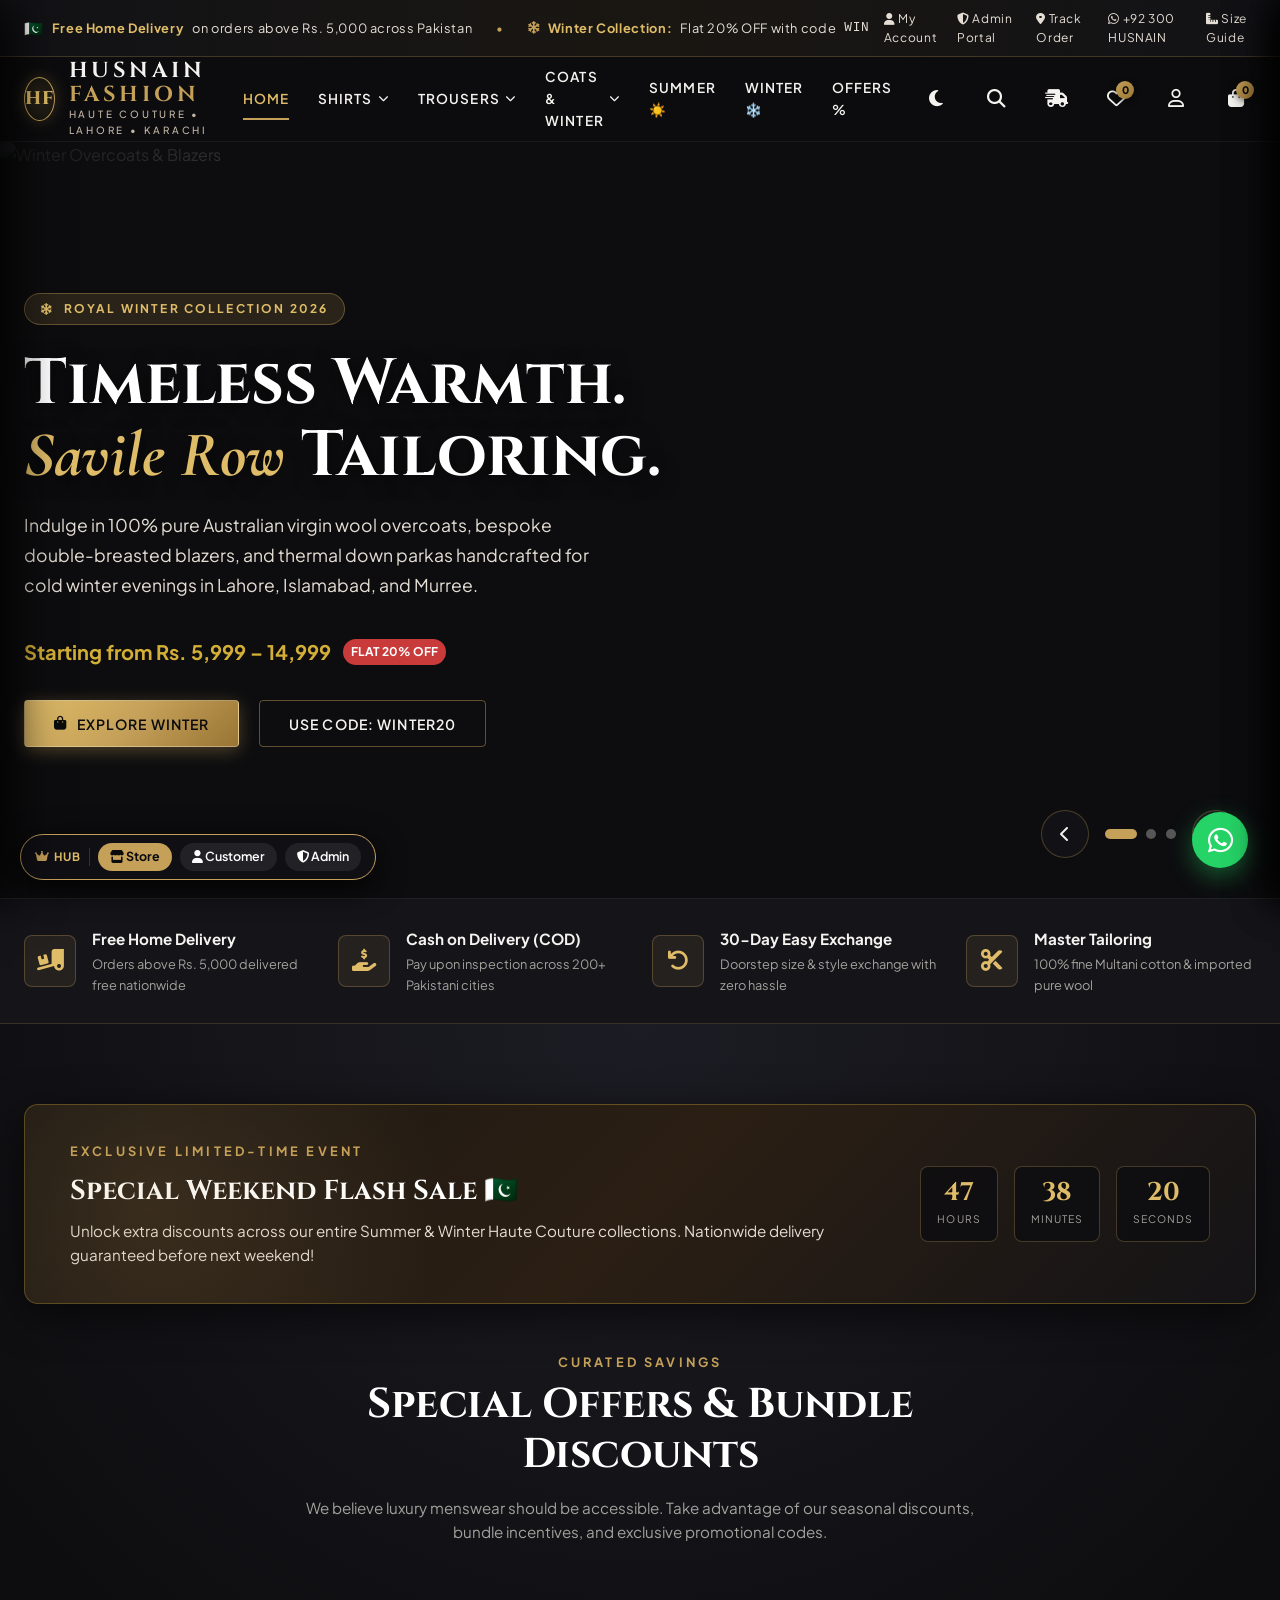
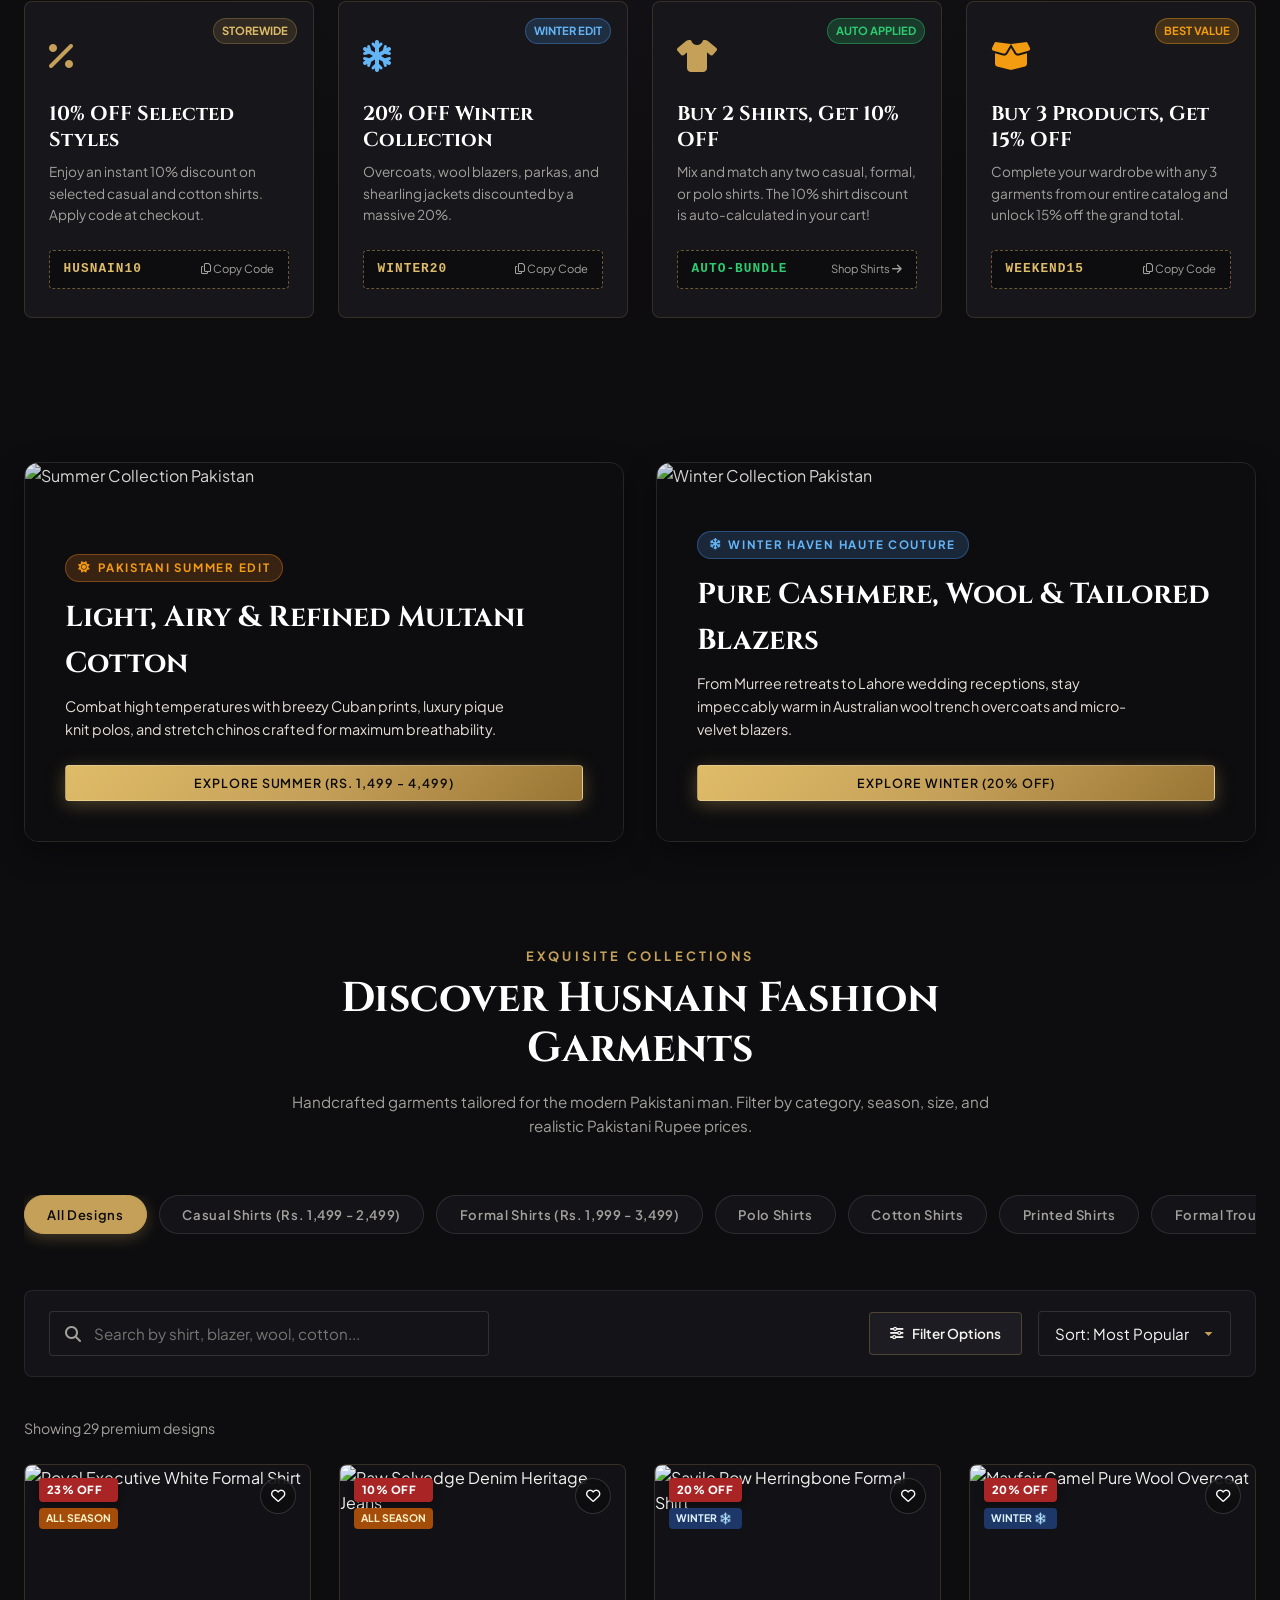
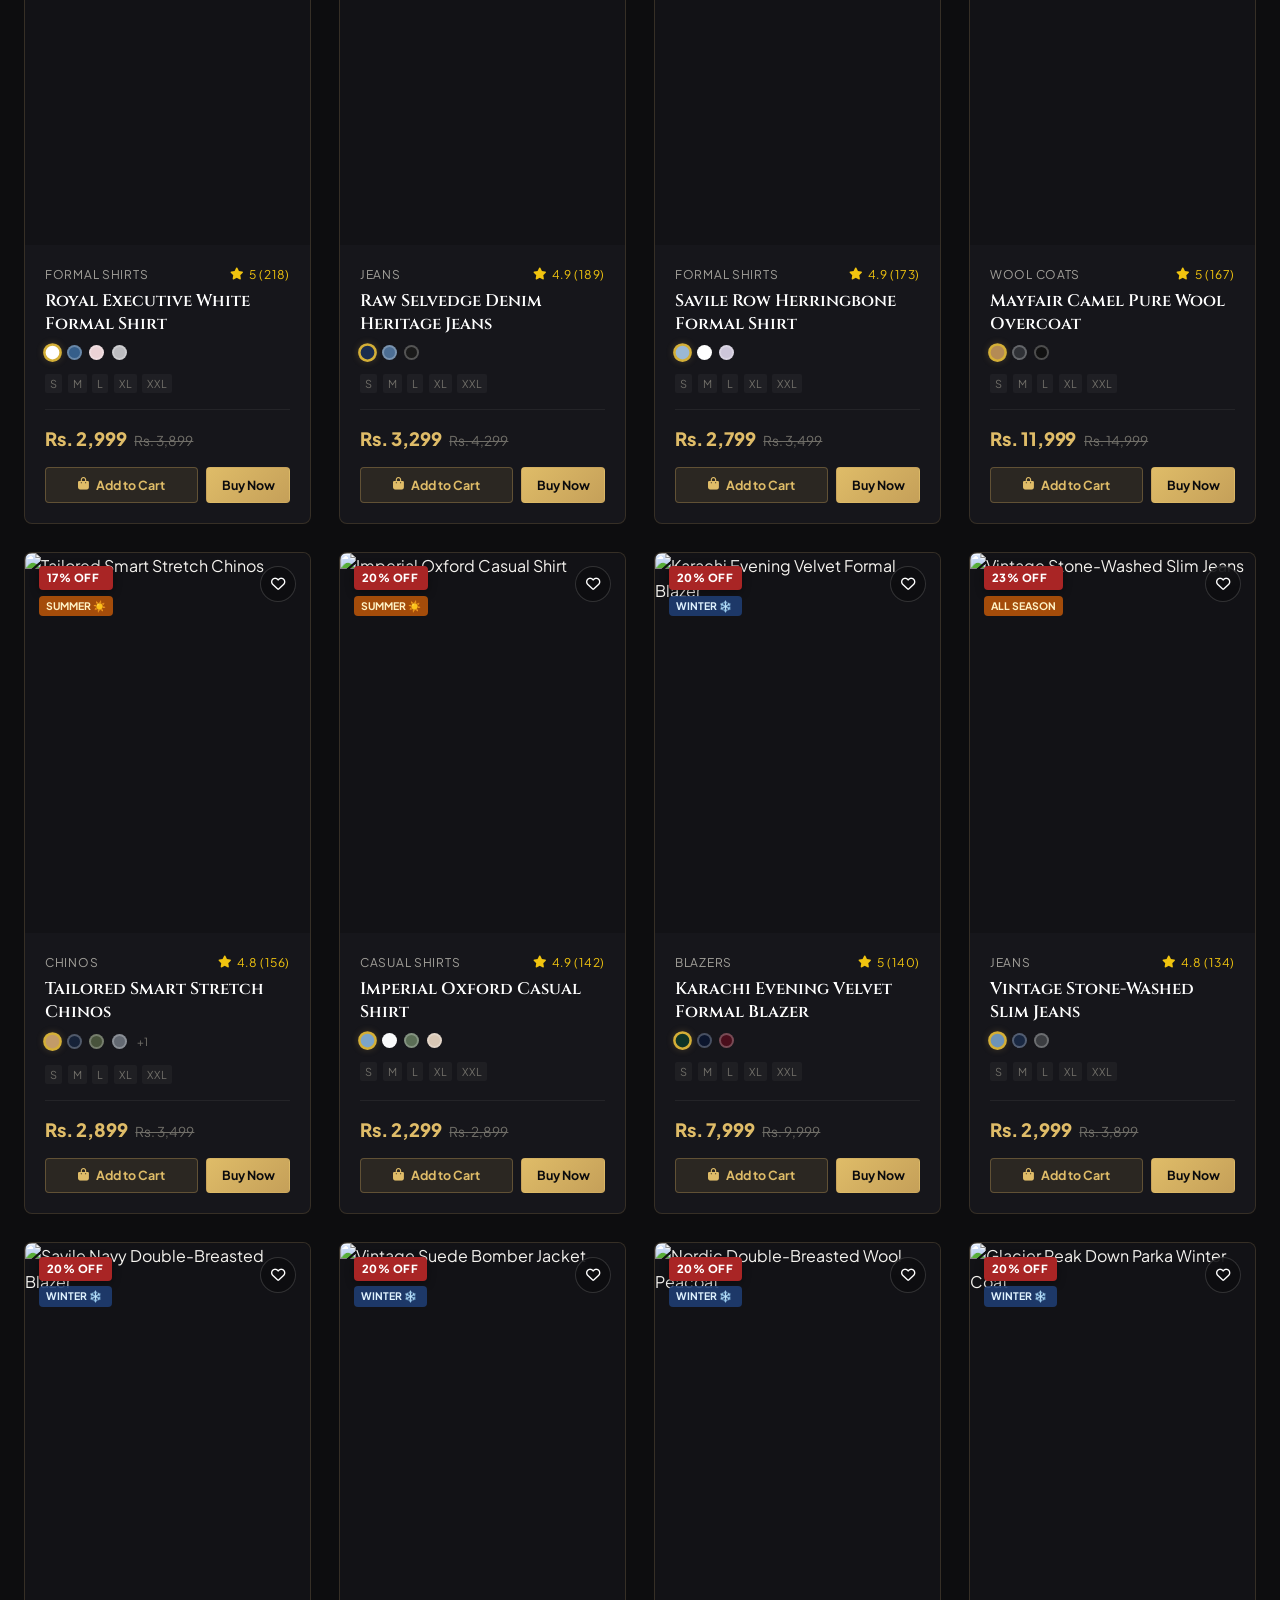
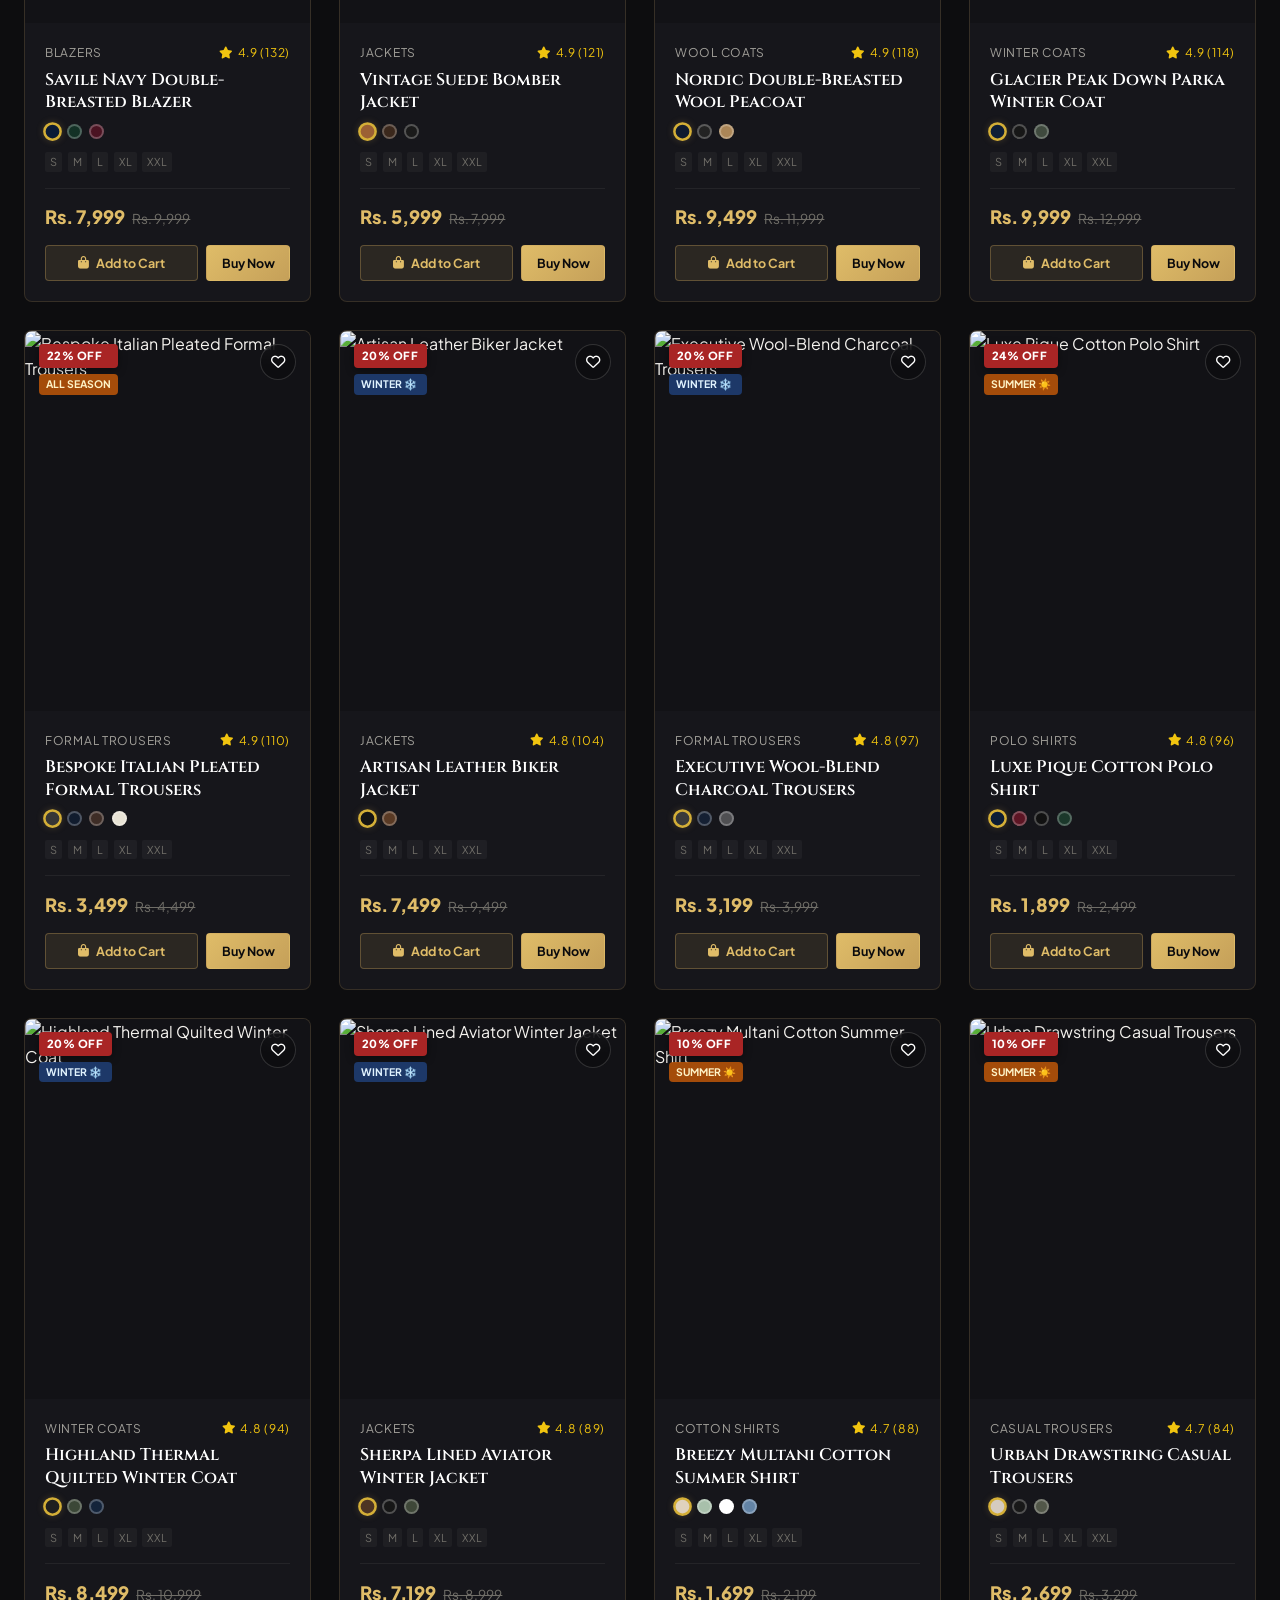
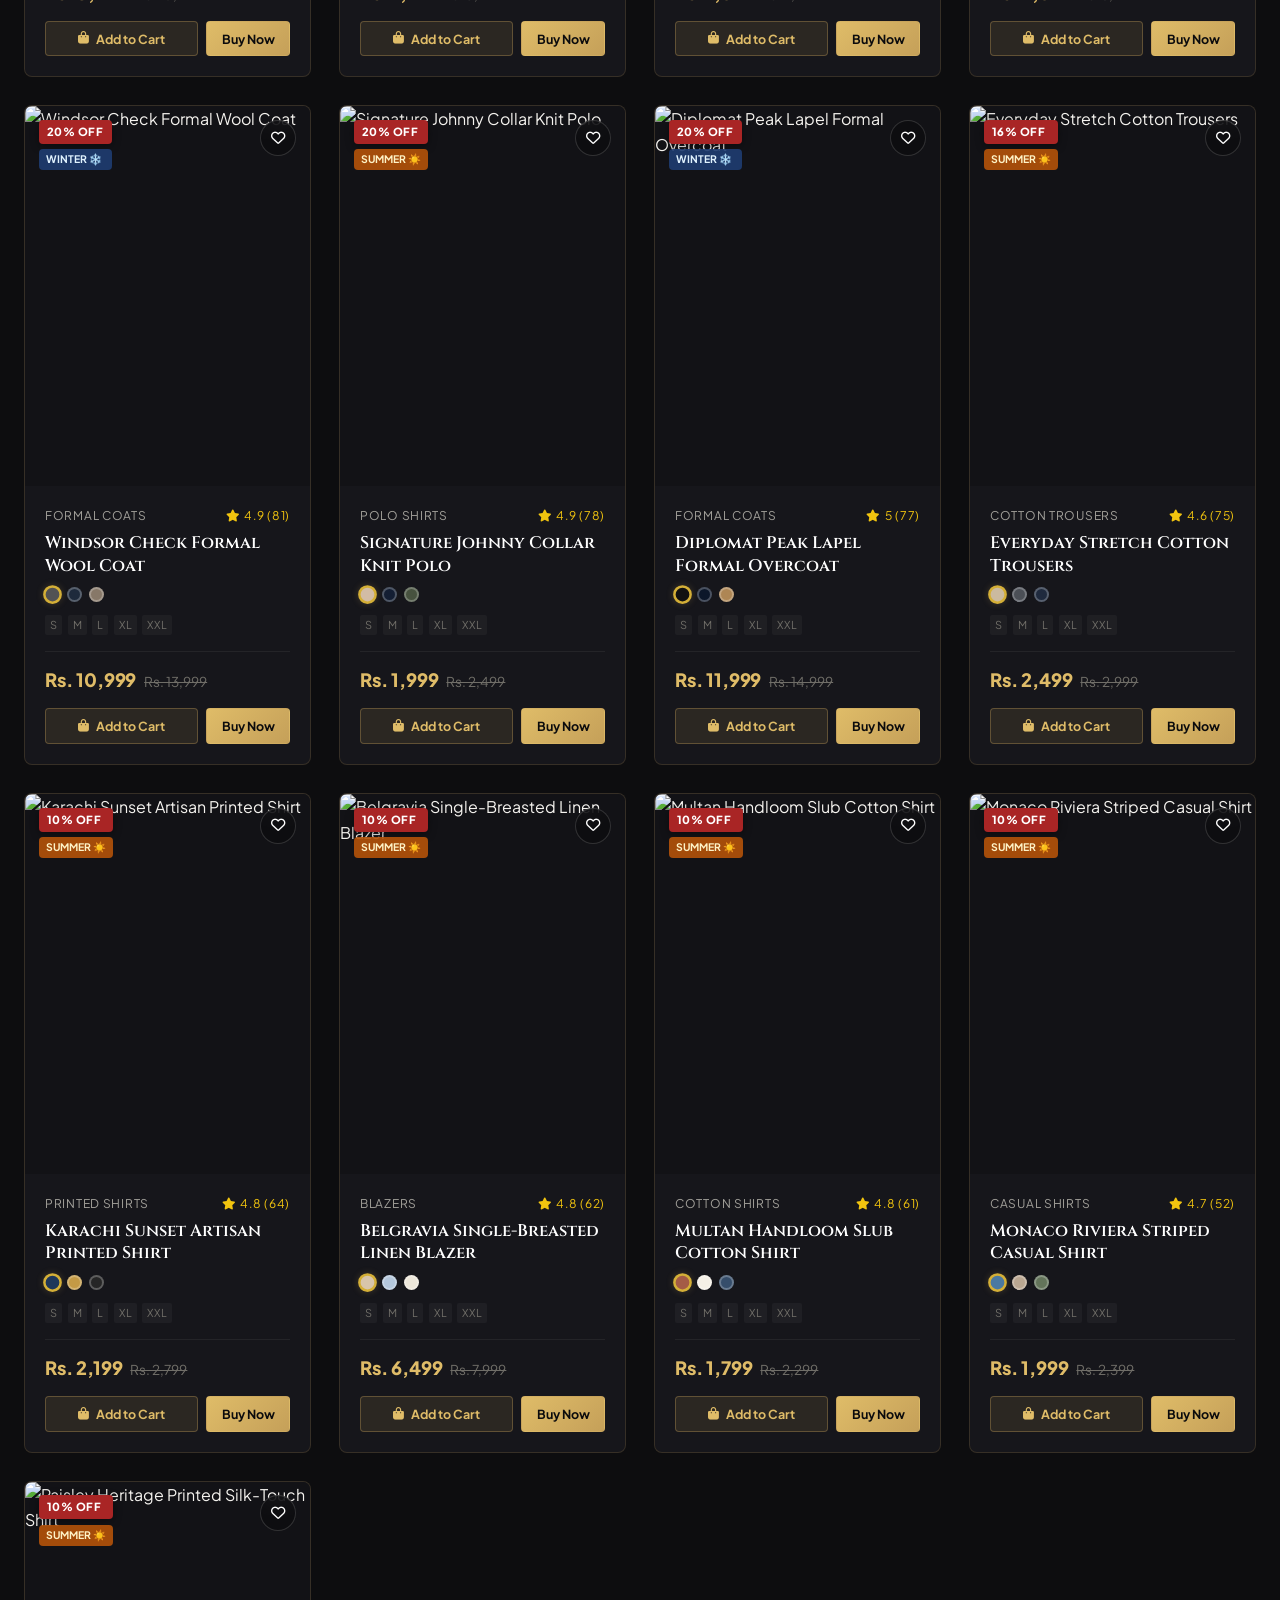
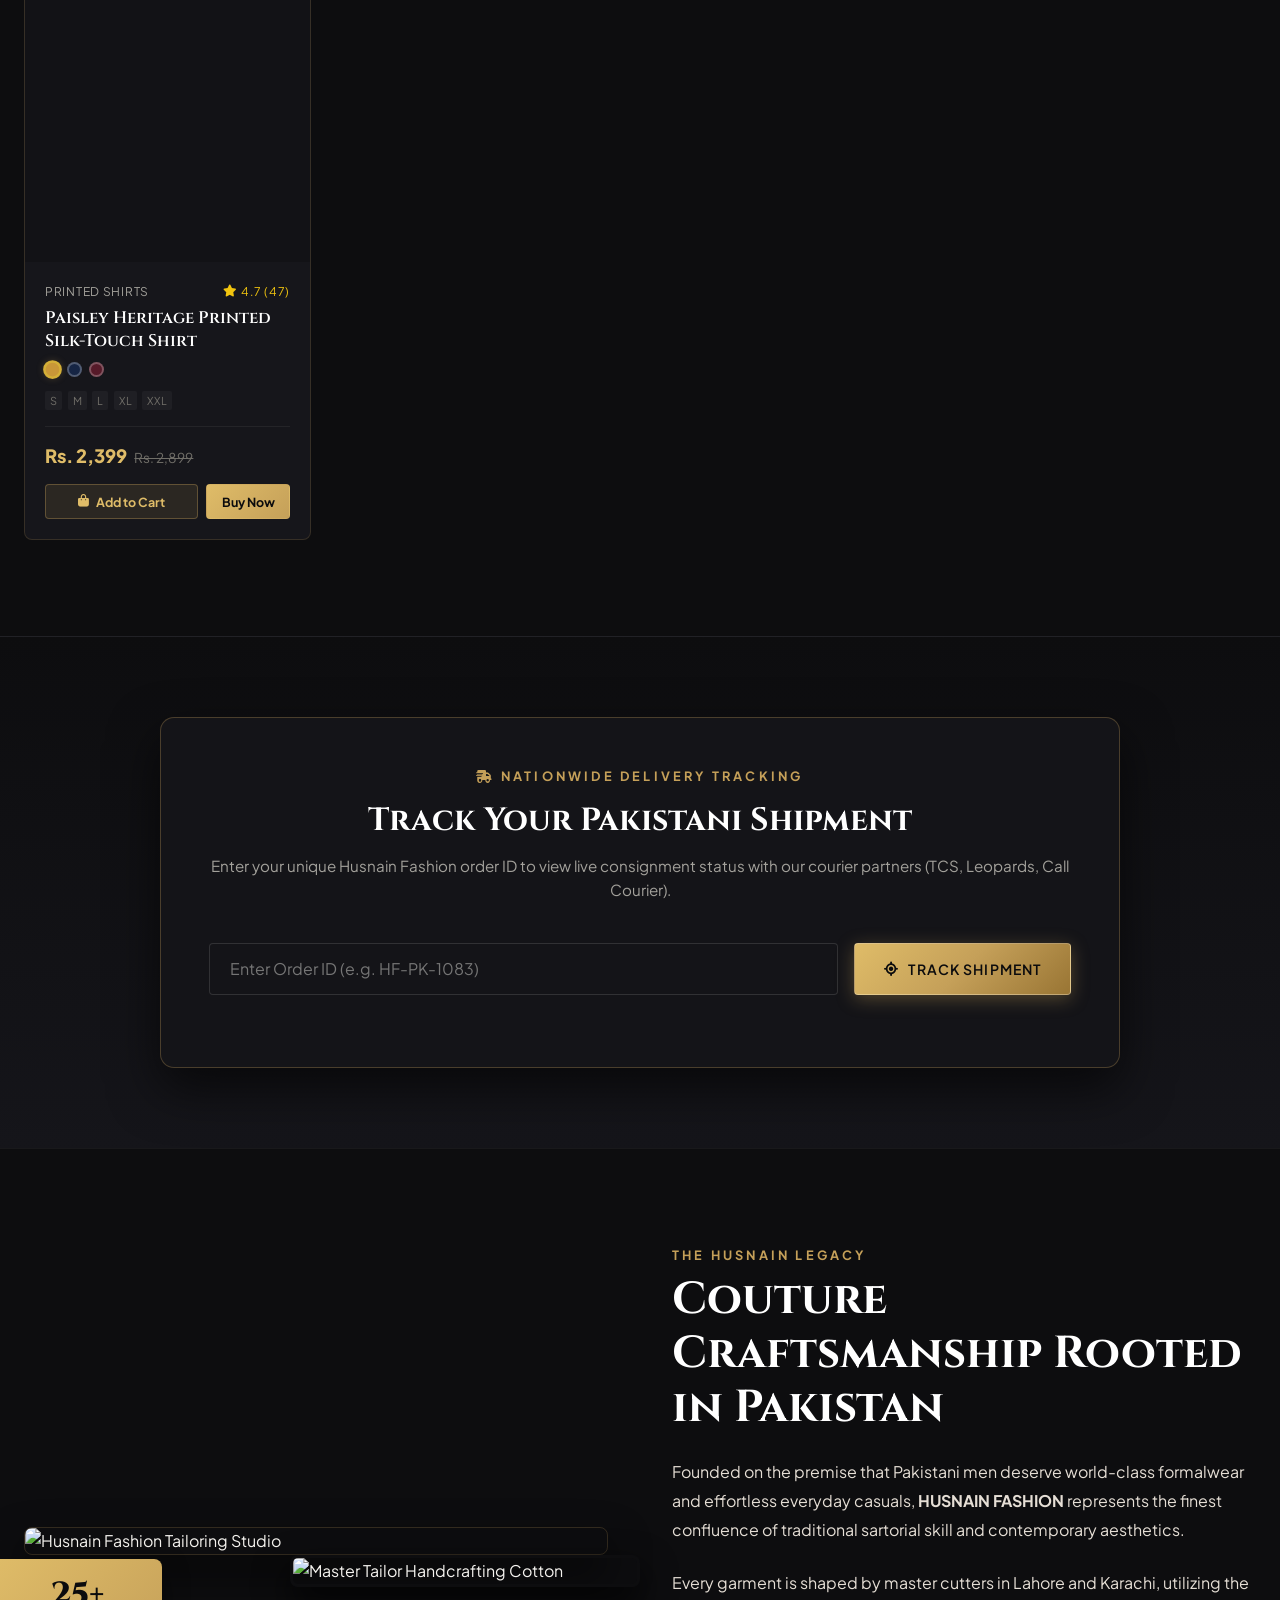
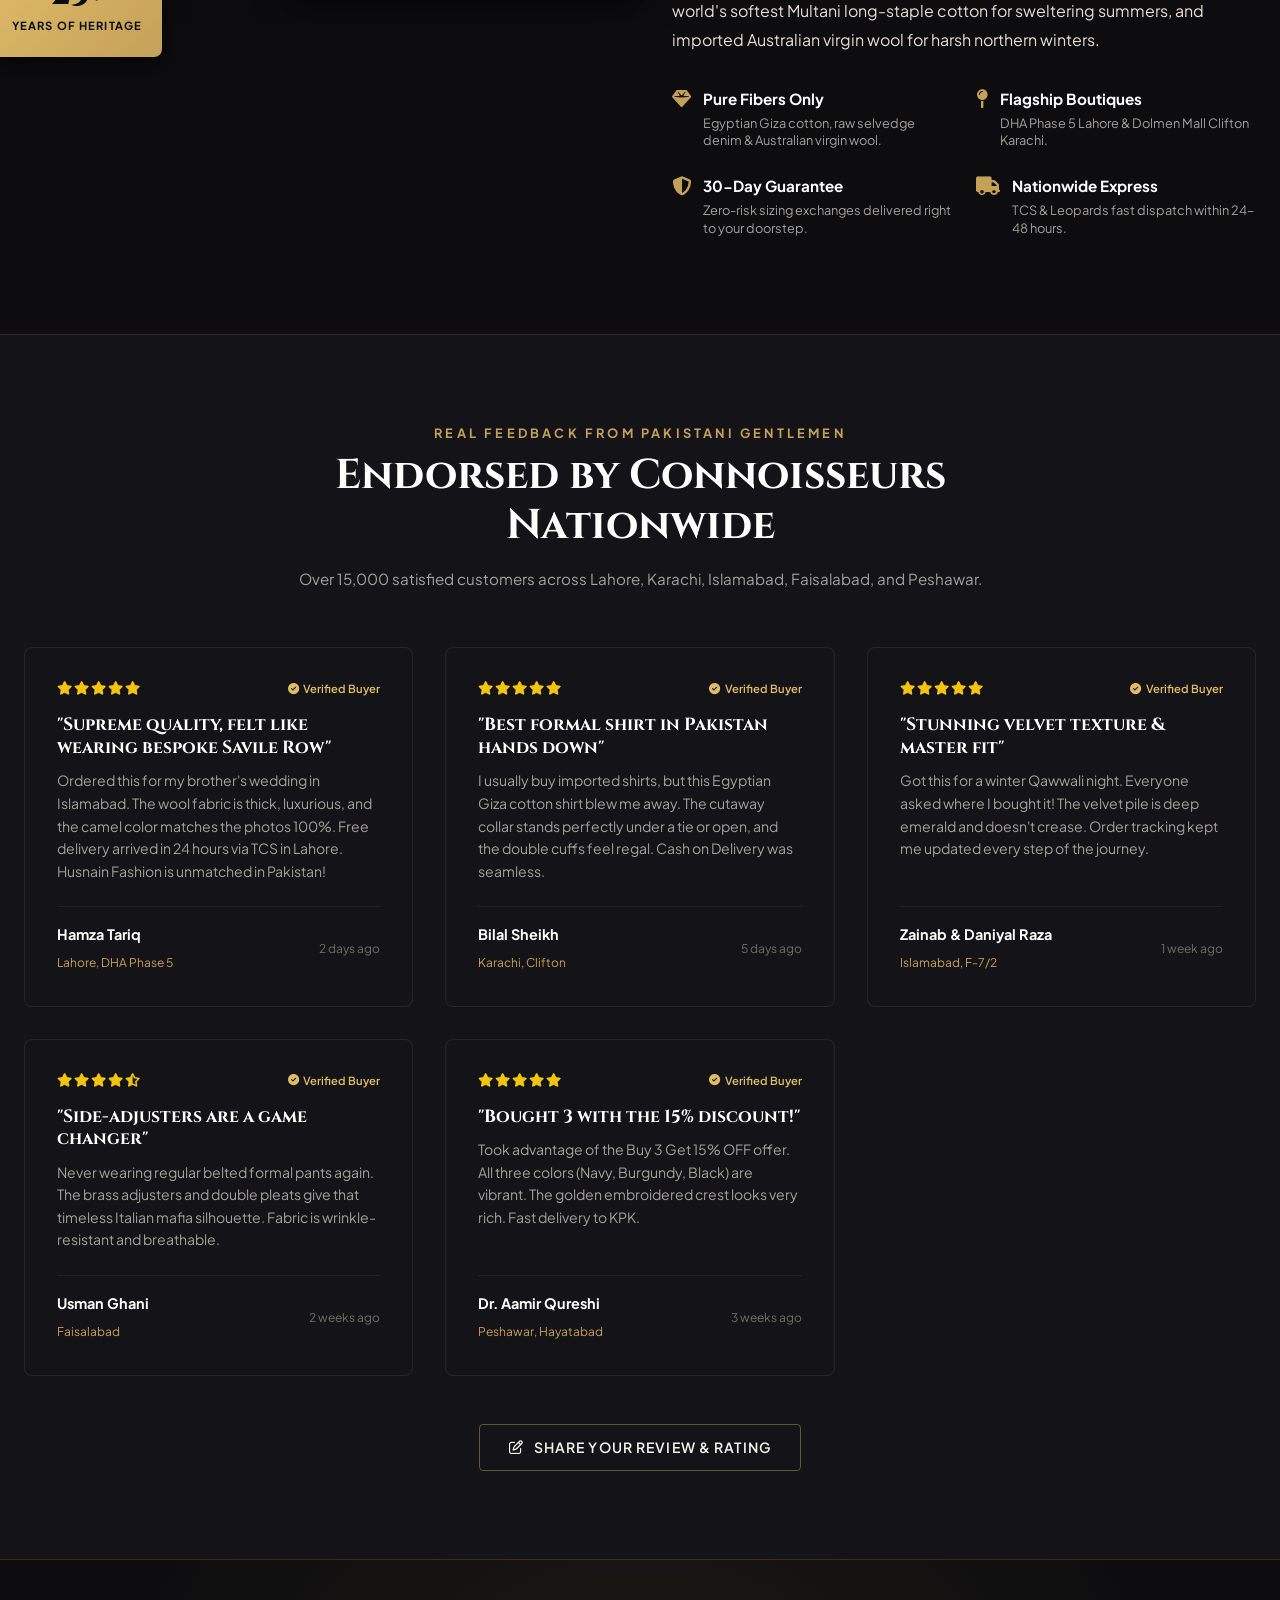
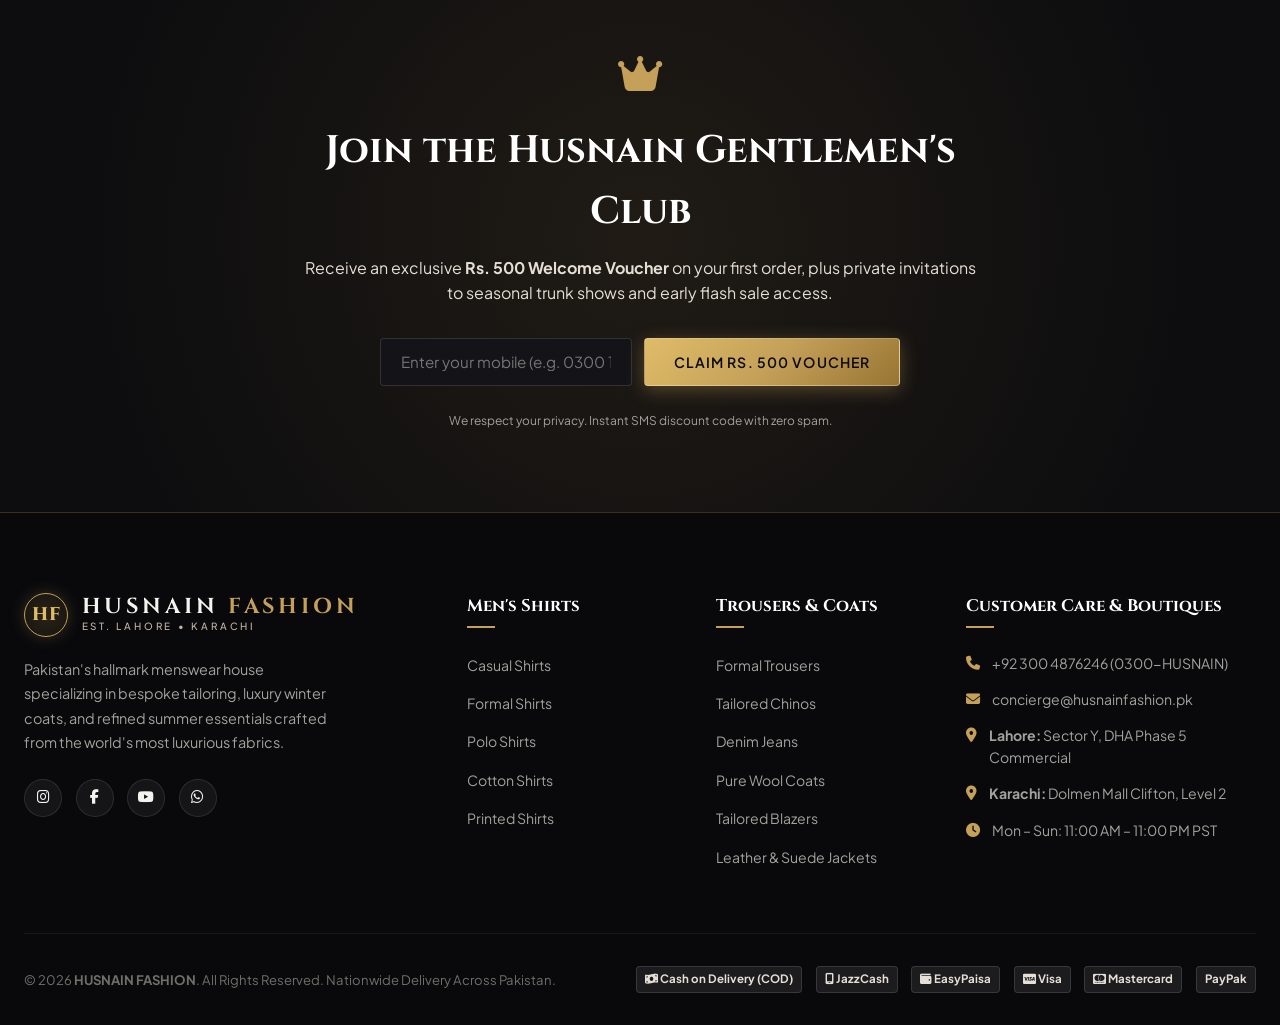
==== commit 1c05755a: "updated" ====
--- a/index.html
+++ b/index.html
@@ -18,6 +18,14 @@
 
     <!-- Stylesheet -->
     <link rel="stylesheet" href="css/styles.css">
+
+    <!-- Immediate Theme Initialization to Prevent FOUC -->
+    <script>
+        (function() {
+            var theme = localStorage.getItem('hf_theme') || 'dark';
+            document.documentElement.setAttribute('data-theme', theme);
+        })();
+    </script>
 </head>
 <body>
 
@@ -185,13 +193,18 @@
 
             <!-- Utility Action Icons -->
             <div class="header-actions">
+                <!-- Theme Switcher (Dark / Light Mode Toggle) -->
+                <button class="action-btn theme-toggle-btn" id="themeToggleBtn" onclick="toggleTheme()" title="Switch Light/Dark Mode" aria-label="Toggle theme">
+                    <i class="fa-solid fa-moon theme-toggle-icon"></i>
+                </button>
+
                 <!-- Search Button -->
                 <button class="action-btn" onclick="document.getElementById('searchInput')?.focus(); document.getElementById('shop-section')?.scrollIntoView({behavior: 'smooth'})" title="Search Garments">
                     <i class="fa-solid fa-magnifying-glass"></i>
                 </button>
 
-                <!-- Track Order Shortcut -->
-                <a href="#tracking-section" class="action-btn" title="Track Live Pakistani Order">
+                <!-- Track Order Shortcut (Desktop) -->
+                <a href="#tracking-section" class="action-btn desktop-only-action" title="Track Live Pakistani Order">
                     <i class="fa-solid fa-truck-fast"></i>
                 </a>
 
@@ -201,8 +214,8 @@
                     <span class="badge-count" id="wishlistBadgeCount">0</span>
                 </button>
 
-                <!-- User Account Trigger -->
-                <button class="action-btn" id="userAccountBtn" onclick="openModal('authModal')" title="Account / Sign In">
+                <!-- User Account Trigger (Desktop) -->
+                <button class="action-btn desktop-only-action" id="userAccountBtn" onclick="openModal('authModal')" title="Account / Sign In">
                     <i class="fa-regular fa-user"></i>
                 </button>
 
@@ -213,7 +226,7 @@
                 </button>
 
                 <!-- Mobile Hamburger Button -->
-                <button class="hamburger-btn action-btn" onclick="toggleMobileNav()" title="Toggle Menu">
+                <button class="hamburger-btn action-btn" id="hamburgerBtn" onclick="openMobileNav()" title="Open Navigation Menu" aria-label="Open mobile navigation">
                     <i class="fa-solid fa-bars"></i>
                 </button>
             </div>
@@ -1471,6 +1484,143 @@
         </div>
     </div>
 
+    <!-- ====================================================================
+         Mobile Navigation Drawer & Backdrop
+         ==================================================================== -->
+    <div class="mobile-nav-backdrop" id="mobileNavBackdrop" onclick="closeMobileNav()"></div>
+    <aside class="mobile-nav-drawer" id="mobileNavDrawer" aria-label="Mobile Navigation Menu">
+        <div class="mobile-nav-header">
+            <a href="index.html" class="brand-logo" onclick="closeMobileNav()">
+                <div class="logo-crest">HF</div>
+                <div class="brand-text">
+                    <span class="brand-name">HUSNAIN <span>FASHION</span></span>
+                    <span class="brand-sub">LUXURY COUTURE</span>
+                </div>
+            </a>
+            <button class="mobile-nav-close" onclick="closeMobileNav()" aria-label="Close navigation">
+                <i class="fa-solid fa-xmark"></i>
+            </button>
+        </div>
+
+        <!-- Quick Access Action Strip in Mobile Menu -->
+        <div class="mobile-nav-quick-actions">
+            <button class="mobile-quick-btn" onclick="toggleTheme()" title="Toggle Light / Dark Mode">
+                <i class="fa-solid fa-moon theme-toggle-icon"></i>
+                <span class="theme-quick-label">Theme</span>
+            </button>
+            <a href="#tracking-section" class="mobile-quick-btn" onclick="closeMobileNav()">
+                <i class="fa-solid fa-truck-fast"></i>
+                <span>Track</span>
+            </a>
+            <button class="mobile-quick-btn" onclick="closeMobileNav(); openModal('authModal')">
+                <i class="fa-regular fa-user"></i>
+                <span>Account</span>
+            </button>
+            <button class="mobile-quick-btn" onclick="closeMobileNav(); toggleWishlistDrawer(true)">
+                <i class="fa-regular fa-heart"></i>
+                <span>Wishlist</span>
+            </button>
+        </div>
+
+        <div class="mobile-nav-body">
+            <ul class="mobile-nav-list">
+                <li class="mobile-nav-item">
+                    <a href="#hero-section" class="mobile-nav-link" onclick="closeMobileNav()">
+                        <i class="fa-solid fa-house"></i> Home
+                    </a>
+                </li>
+                <li class="mobile-nav-item">
+                    <a href="#shop-section" class="mobile-nav-link" onclick="closeMobileNav(); filterByCategory('all')">
+                        <i class="fa-solid fa-border-all"></i> All Garments Catalog
+                    </a>
+                </li>
+                
+                <!-- Shirts Submenu Accordion -->
+                <li class="mobile-nav-item has-sub">
+                    <div class="mobile-nav-link-row" onclick="toggleMobileSubmenu('mobSubShirts', this)">
+                        <span><i class="fa-solid fa-shirt"></i> Shirts Collection</span>
+                        <i class="fa-solid fa-chevron-down sub-arrow"></i>
+                    </div>
+                    <ul class="mobile-submenu" id="mobSubShirts">
+                        <li><a href="javascript:void(0)" onclick="closeMobileNav(); filterByCategory('shirts')">All Shirts (Casual & Formal)</a></li>
+                        <li><a href="javascript:void(0)" onclick="closeMobileNav(); filterByCategory('shirts', 'casual-shirts')">Casual Shirts</a></li>
+                        <li><a href="javascript:void(0)" onclick="closeMobileNav(); filterByCategory('shirts', 'formal-shirts')">Formal Shirts</a></li>
+                        <li><a href="javascript:void(0)" onclick="closeMobileNav(); filterByCategory('shirts', 'polo-shirts')">Polo Shirts</a></li>
+                        <li><a href="javascript:void(0)" onclick="closeMobileNav(); filterByCategory('shirts', 'cotton-shirts')">Cotton Shirts</a></li>
+                        <li><a href="javascript:void(0)" onclick="closeMobileNav(); filterByCategory('shirts', 'printed-shirts')">Printed Shirts</a></li>
+                    </ul>
+                </li>
+
+                <!-- Trousers Submenu Accordion -->
+                <li class="mobile-nav-item has-sub">
+                    <div class="mobile-nav-link-row" onclick="toggleMobileSubmenu('mobSubTrousers', this)">
+                        <span><i class="fa-solid fa-vest"></i> Trousers & Chinos</span>
+                        <i class="fa-solid fa-chevron-down sub-arrow"></i>
+                    </div>
+                    <ul class="mobile-submenu" id="mobSubTrousers">
+                        <li><a href="javascript:void(0)" onclick="closeMobileNav(); filterByCategory('trousers')">All Trousers</a></li>
+                        <li><a href="javascript:void(0)" onclick="closeMobileNav(); filterByCategory('trousers', 'formal-trousers')">Formal Trousers (Side Adjusters)</a></li>
+                        <li><a href="javascript:void(0)" onclick="closeMobileNav(); filterByCategory('trousers', 'casual-trousers')">Casual Trousers</a></li>
+                        <li><a href="javascript:void(0)" onclick="closeMobileNav(); filterByCategory('trousers', 'chinos')">Smart Chinos</a></li>
+                        <li><a href="javascript:void(0)" onclick="closeMobileNav(); filterByCategory('trousers', 'cotton-trousers')">Cotton Trousers</a></li>
+                        <li><a href="javascript:void(0)" onclick="closeMobileNav(); filterByCategory('trousers', 'jeans')">Raw Selvedge Denim</a></li>
+                    </ul>
+                </li>
+
+                <!-- Coats & Winter Submenu Accordion -->
+                <li class="mobile-nav-item has-sub">
+                    <div class="mobile-nav-link-row" onclick="toggleMobileSubmenu('mobSubCoats', this)">
+                        <span><i class="fa-solid fa-snowflake"></i> Coats & Winter Collection</span>
+                        <i class="fa-solid fa-chevron-down sub-arrow"></i>
+                    </div>
+                    <ul class="mobile-submenu" id="mobSubCoats">
+                        <li><a href="javascript:void(0)" onclick="closeMobileNav(); filterByCategory('coats-winter')">All Winter Garments</a></li>
+                        <li><a href="javascript:void(0)" onclick="closeMobileNav(); filterByCategory('coats-winter', 'wool-coats')">Pure Wool Overcoats <span class="dropdown-badge">20% OFF</span></a></li>
+                        <li><a href="javascript:void(0)" onclick="closeMobileNav(); filterByCategory('coats-winter', 'blazers')">Tailored Blazers</a></li>
+                        <li><a href="javascript:void(0)" onclick="closeMobileNav(); filterByCategory('coats-winter', 'winter-coats')">Winter Coats & Parkas</a></li>
+                        <li><a href="javascript:void(0)" onclick="closeMobileNav(); filterByCategory('coats-winter', 'jackets')">Jackets & Suede</a></li>
+                        <li><a href="javascript:void(0)" onclick="closeMobileNav(); filterByCategory('coats-winter', 'formal-coats')">Formal Diplomat Coats</a></li>
+                    </ul>
+                </li>
+
+                <li class="mobile-nav-item">
+                    <a href="javascript:void(0)" class="mobile-nav-link" onclick="closeMobileNav(); filterBySeason('summer')">
+                        <i class="fa-solid fa-sun" style="color: var(--color-summer);"></i> Summer Collection ☀️
+                    </a>
+                </li>
+                <li class="mobile-nav-item">
+                    <a href="javascript:void(0)" class="mobile-nav-link" onclick="closeMobileNav(); filterBySeason('winter')">
+                        <i class="fa-solid fa-snowflake" style="color: var(--color-winter);"></i> Winter Collection ❄️
+                    </a>
+                </li>
+                <li class="mobile-nav-item">
+                    <a href="#offers-section" class="mobile-nav-link text-gold" onclick="closeMobileNav()">
+                        <i class="fa-solid fa-tags"></i> Special Offers & Discounts %
+                    </a>
+                </li>
+                <li class="mobile-nav-item">
+                    <a href="#about-section" class="mobile-nav-link" onclick="closeMobileNav()">
+                        <i class="fa-solid fa-compass"></i> About Husnain Fashion
+                    </a>
+                </li>
+                <li class="mobile-nav-item">
+                    <a href="#footer" class="mobile-nav-link" onclick="closeMobileNav()">
+                        <i class="fa-solid fa-phone"></i> Customer Support & Contact
+                    </a>
+                </li>
+            </ul>
+        </div>
+
+        <div class="mobile-nav-footer">
+            <a href="https://wa.me/923004876246" target="_blank" class="mobile-whatsapp-btn">
+                <i class="fa-brands fa-whatsapp"></i> Chat on WhatsApp (0300-4876246)
+            </a>
+            <div class="mobile-currency-note">
+                🇵🇰 Nationwide Delivery • Cash on Delivery (COD)
+            </div>
+        </div>
+    </aside>
+
     <!-- Toast Notification Container -->
     <div class="toast-container" id="toastContainer"></div>
 
@@ -1483,26 +1633,6 @@
             document.querySelectorAll('.payment-opt-card').forEach(c => c.classList.remove('selected'));
             element.classList.add('selected');
         }
-
-        function toggleMobileNav() {
-            const nav = document.querySelector('.nav-menu');
-            if (nav) {
-                if (nav.style.display === 'flex') {
-                    nav.style.display = 'none';
-                } else {
-                    nav.style.display = 'flex';
-                    nav.style.flexDirection = 'column';
-                    nav.style.position = 'absolute';
-                    nav.style.top = '100%';
-                    nav.style.left = '0';
-                    nav.style.right = '0';
-                    nav.style.background = '#141418';
-                    nav.style.padding = '1.5rem';
-                    nav.style.borderBottom = '1px solid var(--color-gold)';
-                    nav.style.boxShadow = '0 10px 30px rgba(0,0,0,0.8)';
-                }
-            }
-        }
     </script>
 </body>
 </html>
--- a/css/styles.css
+++ b/css/styles.css
@@ -60,6 +60,481 @@
     --header-height: 84px;
 }
 
+/* --- Light Mode Custom Properties (White Luxury with Deep Black & Golden Accents) --- */
+[data-theme="light"] {
+    --color-bg: #f9f9fb;
+    --color-bg-secondary: #ffffff;
+    --color-bg-tertiary: #f1f3f6;
+    --color-card-bg: #ffffff;
+    --color-card-border: rgba(180, 140, 60, 0.22);
+    --color-card-border-hover: rgba(197, 160, 89, 0.65);
+    
+    --color-text-main: #111215;
+    --color-text-muted: #565a66;
+    --color-text-dim: #848a98;
+    
+    --color-gold: #b38b3f;
+    --color-gold-light: #946e25;
+    --color-gold-bright: #bc8e30;
+    --color-gold-dark: #7a5818;
+    --color-gold-glow: rgba(179, 139, 63, 0.2);
+    
+    --color-beige: #3b362e;
+    --color-beige-dark: #27241f;
+    --color-beige-light: #161513;
+    
+    --color-white: #ffffff;
+    
+    --shadow-subtle: 0 4px 20px rgba(0, 0, 0, 0.06);
+    --shadow-medium: 0 10px 30px rgba(0, 0, 0, 0.09);
+    --shadow-gold: 0 8px 32px rgba(179, 139, 63, 0.15);
+    --shadow-drawer: -8px 0 35px rgba(0, 0, 0, 0.18);
+}
+
+/* ==========================================================================
+   Light Mode Component Overrides
+   ========================================================================== */
+[data-theme="light"] ::-webkit-scrollbar-track {
+    background: #f1f3f6;
+}
+
+[data-theme="light"] ::-webkit-scrollbar-thumb {
+    background: #d1d5db;
+    border-color: #f1f3f6;
+}
+
+[data-theme="light"] input,
+[data-theme="light"] select,
+[data-theme="light"] textarea {
+    background-color: #ffffff;
+    color: #111215;
+    border: 1px solid rgba(0, 0, 0, 0.15);
+}
+
+[data-theme="light"] input:focus,
+[data-theme="light"] select:focus,
+[data-theme="light"] textarea:focus {
+    border-color: var(--color-gold);
+    box-shadow: 0 0 0 2px rgba(179, 139, 63, 0.2);
+}
+
+[data-theme="light"] .btn-dark {
+    background: #111215;
+    color: #ffffff;
+    border-color: #111215;
+}
+
+[data-theme="light"] .btn-dark:hover {
+    background: #2b2d33;
+    border-color: #2b2d33;
+}
+
+[data-theme="light"] .btn-outline {
+    border-color: rgba(179, 139, 63, 0.6);
+    color: var(--color-gold-light);
+}
+
+[data-theme="light"] .btn-outline:hover {
+    background: var(--color-gold);
+    color: #ffffff;
+}
+
+[data-theme="light"] .announcement-bar {
+    background: linear-gradient(90deg, #f5efe6 0%, #faebd7 50%, #f5efe6 100%);
+    border-bottom: 1px solid rgba(179, 139, 63, 0.35);
+    color: #2e2a24;
+}
+
+[data-theme="light"] .announcement-ticker strong {
+    color: #8c6720;
+}
+
+[data-theme="light"] .announcement-bar code {
+    background: rgba(179, 139, 63, 0.18);
+    color: #7a5818;
+}
+
+[data-theme="light"] .header {
+    background: rgba(255, 255, 255, 0.94);
+    border-bottom: 1px solid rgba(0, 0, 0, 0.08);
+}
+
+[data-theme="light"] .header.scrolled {
+    background: rgba(255, 255, 255, 0.98);
+    border-bottom-color: rgba(179, 139, 63, 0.35);
+    box-shadow: 0 10px 30px rgba(0, 0, 0, 0.06);
+}
+
+[data-theme="light"] .logo-crest {
+    background: radial-gradient(circle, #ffffff 0%, #f4eee2 100%);
+    border-color: var(--color-gold);
+    box-shadow: 0 0 14px rgba(179, 139, 63, 0.25);
+    color: #8c6720;
+}
+
+[data-theme="light"] .brand-name {
+    color: #111215;
+}
+
+[data-theme="light"] .brand-sub {
+    color: #635f58;
+}
+
+[data-theme="light"] .nav-link {
+    color: #1f2229;
+}
+
+[data-theme="light"] .nav-link:hover,
+[data-theme="light"] .nav-link.active {
+    color: #8c6720;
+}
+
+[data-theme="light"] .dropdown-menu {
+    background: #ffffff;
+    border: 1px solid rgba(179, 139, 63, 0.3);
+    box-shadow: 0 16px 40px rgba(0, 0, 0, 0.12);
+}
+
+[data-theme="light"] .dropdown-item a {
+    color: #1c1e24;
+}
+
+[data-theme="light"] .dropdown-item a:hover {
+    background: rgba(179, 139, 63, 0.08);
+    color: #8c6720;
+}
+
+[data-theme="light"] .action-btn {
+    color: #1c1e24;
+}
+
+[data-theme="light"] .action-btn:hover {
+    color: #8c6720;
+    background: rgba(0, 0, 0, 0.05);
+}
+
+[data-theme="light"] .hero-section {
+    background-color: #f5f5f8;
+}
+
+[data-theme="light"] .hero-overlay {
+    background: linear-gradient(90deg, 
+        rgba(255, 255, 255, 0.97) 0%, 
+        rgba(255, 255, 255, 0.85) 48%, 
+        rgba(255, 255, 255, 0.38) 100%);
+}
+
+[data-theme="light"] .hero-tag {
+    background: rgba(179, 139, 63, 0.12);
+    border-color: rgba(179, 139, 63, 0.4);
+    color: #8c6720;
+}
+
+[data-theme="light"] .hero-title {
+    color: #111215;
+    text-shadow: none;
+}
+
+[data-theme="light"] .hero-desc {
+    color: #3e424c;
+}
+
+[data-theme="light"] .slider-arrow {
+    background: rgba(255, 255, 255, 0.9);
+    border: 1px solid rgba(179, 139, 63, 0.35);
+    color: #111215;
+    box-shadow: 0 4px 14px rgba(0, 0, 0, 0.1);
+}
+
+[data-theme="light"] .slider-arrow:hover {
+    background: var(--color-gold);
+    color: #ffffff;
+}
+
+[data-theme="light"] .slider-dot {
+    background: rgba(0, 0, 0, 0.2);
+}
+
+[data-theme="light"] .slider-dot.active {
+    background: var(--color-gold);
+}
+
+[data-theme="light"] .trust-bar {
+    background: #ffffff;
+    border-top: 1px solid rgba(0, 0, 0, 0.06);
+    border-bottom: 1px solid rgba(179, 139, 63, 0.25);
+}
+
+[data-theme="light"] .trust-item h4 {
+    color: #111215;
+}
+
+[data-theme="light"] .trust-item p {
+    color: #555966;
+}
+
+[data-theme="light"] .category-pill {
+    background: #ffffff;
+    border: 1px solid rgba(0, 0, 0, 0.12);
+    color: #4a4e58;
+}
+
+[data-theme="light"] .category-pill:hover,
+[data-theme="light"] .category-pill.active {
+    background: var(--color-gold);
+    color: #ffffff;
+    border-color: var(--color-gold);
+}
+
+[data-theme="light"] .catalog-toolbar {
+    background: #ffffff;
+    border: 1px solid rgba(0, 0, 0, 0.08);
+    box-shadow: 0 4px 20px rgba(0, 0, 0, 0.04);
+}
+
+[data-theme="light"] .product-card {
+    background: #ffffff;
+    border: 1px solid rgba(0, 0, 0, 0.09);
+    box-shadow: 0 4px 18px rgba(0, 0, 0, 0.04);
+}
+
+[data-theme="light"] .product-card:hover {
+    border-color: var(--color-gold);
+    box-shadow: 0 12px 30px rgba(179, 139, 63, 0.18);
+}
+
+[data-theme="light"] .product-title {
+    color: #111215;
+}
+
+[data-theme="light"] .price-current {
+    color: #8c6720;
+}
+
+[data-theme="light"] .size-tag {
+    background: rgba(0, 0, 0, 0.06);
+    color: #2b2e35;
+}
+
+[data-theme="light"] .search-results-dropdown {
+    background: #ffffff;
+    border-color: var(--color-gold);
+    box-shadow: 0 16px 40px rgba(0, 0, 0, 0.12);
+}
+
+[data-theme="light"] .search-dropdown-header,
+[data-theme="light"] .search-dropdown-footer {
+    background: #f7f7f9;
+    border-color: rgba(0, 0, 0, 0.08);
+}
+
+[data-theme="light"] .search-result-item {
+    border-color: rgba(0, 0, 0, 0.06);
+}
+
+[data-theme="light"] .search-result-item:hover {
+    background: rgba(179, 139, 63, 0.08);
+}
+
+[data-theme="light"] .search-result-title {
+    color: #111215;
+}
+
+[data-theme="light"] .search-size-pill {
+    background: rgba(0, 0, 0, 0.06);
+    color: #2c2f37;
+}
+
+[data-theme="light"] .search-no-results p {
+    color: #111215;
+}
+
+[data-theme="light"] .search-dropdown-header span.count-badge {
+    background: rgba(179, 139, 63, 0.15);
+    color: #8c6720;
+}
+
+[data-theme="light"] .drawer {
+    background: #ffffff;
+    border-left: 1px solid rgba(179, 139, 63, 0.3);
+    box-shadow: -8px 0 35px rgba(0, 0, 0, 0.14);
+}
+
+[data-theme="light"] .drawer-header {
+    border-bottom: 1px solid rgba(0, 0, 0, 0.08);
+}
+
+[data-theme="light"] .drawer-header h3 {
+    color: #111215;
+}
+
+[data-theme="light"] .shipping-progress-container {
+    background: #f8f9fa;
+    border-bottom: 1px solid rgba(0, 0, 0, 0.06);
+}
+
+[data-theme="light"] .progress-track {
+    background: #e2e4e8;
+}
+
+[data-theme="light"] .cart-item {
+    border-bottom: 1px solid rgba(0, 0, 0, 0.07);
+}
+
+[data-theme="light"] .cart-item-title {
+    color: #111215;
+}
+
+[data-theme="light"] .btn-qty {
+    background: #ffffff;
+    border: 1px solid rgba(0, 0, 0, 0.15);
+    color: #111215;
+}
+
+[data-theme="light"] .drawer-footer {
+    background: #f8f9fa;
+    border-top: 1px solid rgba(0, 0, 0, 0.08);
+}
+
+[data-theme="light"] .calc-row.total-row {
+    color: #111215;
+    border-top: 1px solid rgba(0, 0, 0, 0.1);
+}
+
+[data-theme="light"] .empty-cart-state h4 {
+    color: #111215;
+}
+
+[data-theme="light"] .modal-box {
+    background: #ffffff;
+    border: 1px solid rgba(179, 139, 63, 0.35);
+    box-shadow: 0 25px 60px rgba(0, 0, 0, 0.16);
+}
+
+[data-theme="light"] .qv-title {
+    color: #111215;
+}
+
+[data-theme="light"] .qv-desc {
+    color: #4a4e58;
+    border-bottom: 1px solid rgba(0, 0, 0, 0.08);
+}
+
+[data-theme="light"] .qv-specs-table {
+    background: #f8f9fa;
+    border: 1px solid rgba(0, 0, 0, 0.08);
+}
+
+[data-theme="light"] .payment-opt-card {
+    background: #ffffff;
+    border: 1px solid rgba(0, 0, 0, 0.12);
+}
+
+[data-theme="light"] .payment-opt-card.selected {
+    background: rgba(179, 139, 63, 0.08);
+    border-color: var(--color-gold);
+}
+
+[data-theme="light"] .payment-opt-card h4 {
+    color: #111215;
+}
+
+[data-theme="light"] .checkout-stepper-header {
+    border-bottom: 1px solid rgba(0, 0, 0, 0.08);
+}
+
+[data-theme="light"] .tracking-card {
+    background: #ffffff;
+    border: 1px solid rgba(179, 139, 63, 0.25);
+    box-shadow: 0 10px 30px rgba(0, 0, 0, 0.06);
+}
+
+[data-theme="light"] .tracking-header h3 {
+    color: #111215;
+}
+
+[data-theme="light"] .tracking-summary-bar {
+    background: #f8f9fa;
+    border: 1px solid rgba(0, 0, 0, 0.08);
+}
+
+[data-theme="light"] .step-node .step-text h5 {
+    color: #111215;
+}
+
+[data-theme="light"] .review-card {
+    background: #ffffff;
+    border: 1px solid rgba(0, 0, 0, 0.08);
+    box-shadow: 0 4px 18px rgba(0, 0, 0, 0.04);
+}
+
+[data-theme="light"] .review-author h4 {
+    color: #111215;
+}
+
+[data-theme="light"] .weekend-sale-banner {
+    background: radial-gradient(circle at 50% 50%, #fdf8ee 0%, #f3eee3 80%);
+    border: 1px solid rgba(179, 139, 63, 0.35);
+}
+
+[data-theme="light"] .weekend-sale-content h2 {
+    color: #111215;
+}
+
+[data-theme="light"] .footer {
+    background: #f2f3f6;
+    border-top: 1px solid rgba(179, 139, 63, 0.25);
+}
+
+[data-theme="light"] .footer-title {
+    color: #111215;
+}
+
+[data-theme="light"] .footer-links a {
+    color: #4b4f59;
+}
+
+[data-theme="light"] .footer-links a:hover {
+    color: #8c6720;
+}
+
+[data-theme="light"] .footer-bottom {
+    background: #e8eaf0;
+    border-top: 1px solid rgba(0, 0, 0, 0.06);
+    color: #636772;
+}
+
+[data-theme="light"] .toast {
+    background: #ffffff;
+    color: #111215;
+    border: 1px solid var(--color-gold);
+    box-shadow: 0 10px 30px rgba(0, 0, 0, 0.12);
+}
+
+[data-theme="light"] .filter-drawer {
+    background: #ffffff;
+    border: 1px solid rgba(179, 139, 63, 0.3);
+}
+
+[data-theme="light"] .filter-box-title {
+    color: #111215;
+}
+
+[data-theme="light"] .portal-switcher-dock {
+    background: rgba(255, 255, 255, 0.95) !important;
+    border-color: var(--color-gold) !important;
+    box-shadow: 0 8px 30px rgba(0, 0, 0, 0.12) !important;
+}
+
+[data-theme="light"] .portal-switcher-dock a {
+    color: #111215 !important;
+    background: rgba(0, 0, 0, 0.05) !important;
+}
+
+[data-theme="light"] .portal-switcher-dock a:hover {
+    background: rgba(179, 139, 63, 0.2) !important;
+}
+
 /* --- Base & Reset --- */
 *, *::before, *::after {
     box-sizing: border-box;
@@ -3305,7 +3780,293 @@
 }
 
 /* ==========================================================================
-   Responsive Breakpoints
+   Mobile Navigation Drawer & Smooth Sliding Experience
+   ========================================================================== */
+.mobile-nav-backdrop {
+    position: fixed;
+    inset: 0;
+    background: rgba(0, 0, 0, 0.68);
+    backdrop-filter: blur(5px);
+    -webkit-backdrop-filter: blur(5px);
+    z-index: 1190;
+    opacity: 0;
+    pointer-events: none;
+    transition: opacity 0.35s cubic-bezier(0.2, 0.8, 0.2, 1);
+}
+
+.mobile-nav-backdrop.active {
+    opacity: 1;
+    pointer-events: auto;
+}
+
+.mobile-nav-drawer {
+    position: fixed;
+    top: 0;
+    left: 0;
+    bottom: 0;
+    width: 320px;
+    max-width: 86vw;
+    background: #121217;
+    border-right: 1px solid rgba(197, 160, 89, 0.35);
+    box-shadow: 14px 0 45px rgba(0, 0, 0, 0.85);
+    z-index: 1200;
+    transform: translateX(-100%);
+    transition: transform 0.35s cubic-bezier(0.25, 1, 0.5, 1);
+    display: flex;
+    flex-direction: column;
+    overflow: hidden;
+}
+
+[data-theme="light"] .mobile-nav-drawer {
+    background: #ffffff;
+    border-right-color: rgba(179, 139, 63, 0.3);
+    box-shadow: 14px 0 45px rgba(0, 0, 0, 0.16);
+}
+
+.mobile-nav-drawer.open {
+    transform: translateX(0);
+}
+
+body.nav-locked {
+    overflow: hidden !important;
+}
+
+.mobile-nav-header {
+    padding: 1.25rem 1.4rem;
+    display: flex;
+    align-items: center;
+    justify-content: space-between;
+    border-bottom: 1px solid rgba(255, 255, 255, 0.08);
+}
+
+[data-theme="light"] .mobile-nav-header {
+    border-bottom-color: rgba(0, 0, 0, 0.08);
+}
+
+.mobile-nav-close {
+    width: 36px;
+    height: 36px;
+    border-radius: 50%;
+    background: rgba(255, 255, 255, 0.06);
+    color: var(--color-gold);
+    display: flex;
+    align-items: center;
+    justify-content: center;
+    font-size: 1.15rem;
+    cursor: pointer;
+    transition: all var(--transition-fast);
+}
+
+[data-theme="light"] .mobile-nav-close {
+    background: rgba(0, 0, 0, 0.06);
+}
+
+.mobile-nav-close:hover {
+    background: var(--color-gold);
+    color: #0b0b0d;
+}
+
+/* Quick Actions in Mobile Drawer */
+.mobile-nav-quick-actions {
+    display: grid;
+    grid-template-columns: repeat(4, 1fr);
+    gap: 0.5rem;
+    padding: 0.85rem 1.2rem;
+    background: #0c0c10;
+    border-bottom: 1px solid rgba(255, 255, 255, 0.06);
+}
+
+[data-theme="light"] .mobile-nav-quick-actions {
+    background: #f7f7fa;
+    border-bottom-color: rgba(0, 0, 0, 0.07);
+}
+
+.mobile-quick-btn {
+    display: flex;
+    flex-direction: column;
+    align-items: center;
+    justify-content: center;
+    gap: 0.35rem;
+    padding: 0.55rem 0.25rem;
+    border-radius: var(--radius-sm);
+    background: rgba(255, 255, 255, 0.04);
+    border: 1px solid rgba(255, 255, 255, 0.06);
+    color: var(--color-text-main);
+    font-size: 0.72rem;
+    font-weight: 600;
+    cursor: pointer;
+    transition: all var(--transition-fast);
+}
+
+[data-theme="light"] .mobile-quick-btn {
+    background: #ffffff;
+    border-color: rgba(0, 0, 0, 0.08);
+}
+
+.mobile-quick-btn i {
+    font-size: 1.05rem;
+    color: var(--color-gold);
+}
+
+.mobile-quick-btn:hover {
+    background: rgba(197, 160, 89, 0.15);
+    border-color: var(--color-gold);
+}
+
+/* Mobile Nav Body & List */
+.mobile-nav-body {
+    flex: 1;
+    overflow-y: auto;
+    padding: 1rem 0;
+}
+
+.mobile-nav-list {
+    list-style: none;
+    display: flex;
+    flex-direction: column;
+}
+
+.mobile-nav-item {
+    border-bottom: 1px solid rgba(255, 255, 255, 0.04);
+}
+
+[data-theme="light"] .mobile-nav-item {
+    border-bottom-color: rgba(0, 0, 0, 0.05);
+}
+
+.mobile-nav-link {
+    display: flex;
+    align-items: center;
+    gap: 0.85rem;
+    padding: 0.85rem 1.4rem;
+    font-size: 0.92rem;
+    font-weight: 600;
+    color: var(--color-text-main);
+    transition: background var(--transition-fast), color var(--transition-fast);
+}
+
+.mobile-nav-link i {
+    font-size: 1rem;
+    width: 20px;
+    text-align: center;
+    color: var(--color-gold);
+}
+
+.mobile-nav-link:hover {
+    background: rgba(197, 160, 89, 0.08);
+    color: var(--color-gold-light);
+    padding-left: 1.6rem;
+}
+
+.mobile-nav-link-row {
+    display: flex;
+    align-items: center;
+    justify-content: space-between;
+    padding: 0.85rem 1.4rem;
+    font-size: 0.92rem;
+    font-weight: 600;
+    color: var(--color-text-main);
+    cursor: pointer;
+    transition: background var(--transition-fast);
+}
+
+.mobile-nav-link-row span {
+    display: flex;
+    align-items: center;
+    gap: 0.85rem;
+}
+
+.mobile-nav-link-row span i {
+    font-size: 1rem;
+    width: 20px;
+    text-align: center;
+    color: var(--color-gold);
+}
+
+.mobile-nav-link-row i.sub-arrow {
+    font-size: 0.75rem;
+    color: var(--color-text-dim);
+    transition: transform var(--transition-fast);
+}
+
+.mobile-nav-link-row.open i.sub-arrow {
+    transform: rotate(180deg);
+    color: var(--color-gold);
+}
+
+/* Accordion Submenu */
+.mobile-submenu {
+    list-style: none;
+    background: rgba(0, 0, 0, 0.25);
+    max-height: 0;
+    overflow: hidden;
+    transition: max-height 0.35s ease-out;
+}
+
+[data-theme="light"] .mobile-submenu {
+    background: #f6f7fa;
+}
+
+.mobile-submenu.open {
+    max-height: 400px;
+}
+
+.mobile-submenu li a {
+    display: flex;
+    align-items: center;
+    justify-content: space-between;
+    padding: 0.65rem 1.4rem 0.65rem 3.2rem;
+    font-size: 0.84rem;
+    color: var(--color-text-muted);
+    transition: all var(--transition-fast);
+}
+
+.mobile-submenu li a:hover {
+    color: var(--color-gold);
+    padding-left: 3.5rem;
+}
+
+.mobile-nav-footer {
+    padding: 1.25rem 1.4rem;
+    background: #0d0d10;
+    border-top: 1px solid rgba(255, 255, 255, 0.08);
+    display: flex;
+    flex-direction: column;
+    gap: 0.75rem;
+}
+
+[data-theme="light"] .mobile-nav-footer {
+    background: #f4f5f8;
+    border-top-color: rgba(0, 0, 0, 0.08);
+}
+
+.mobile-whatsapp-btn {
+    display: flex;
+    align-items: center;
+    justify-content: center;
+    gap: 0.6rem;
+    background: #25d366;
+    color: #ffffff;
+    font-weight: 700;
+    font-size: 0.82rem;
+    padding: 0.75rem 1rem;
+    border-radius: var(--radius-sm);
+    text-decoration: none;
+    box-shadow: 0 4px 12px rgba(37, 211, 102, 0.25);
+}
+
+.mobile-whatsapp-btn i {
+    font-size: 1.15rem;
+}
+
+.mobile-currency-note {
+    font-size: 0.72rem;
+    color: var(--color-text-dim);
+    text-align: center;
+}
+
+/* ==========================================================================
+   Responsive Breakpoints & Mobile Optimization
    ========================================================================== */
 @media (max-width: 1200px) {
     .product-grid {
@@ -3325,10 +4086,10 @@
 
 @media (max-width: 992px) {
     .nav-menu {
-        display: none;
+        display: none !important;
     }
     .hamburger-btn {
-        display: block;
+        display: flex !important;
     }
     .hero-content {
         max-width: 100%;
@@ -3338,11 +4099,11 @@
         height: auto;
     }
     .season-card {
-        height: 300px;
+        height: 280px;
     }
     .about-grid {
         grid-template-columns: 1fr;
-        gap: 3rem;
+        gap: 2.5rem;
     }
     .about-img-sub {
         right: 0;
@@ -3363,93 +4124,477 @@
 }
 
 @media (max-width: 768px) {
+    /* Prevent body-level horizontal scrolling */
+    html, body {
+        overflow-x: hidden !important;
+        width: 100% !important;
+        max-width: 100% !important;
+    }
+
+    .container {
+        padding: 0 1rem;
+    }
+
+    /* Header Compact Luxury Layout */
     .header-container {
-        height: 70px;
-    }
+        height: 64px;
+        padding: 0 0.85rem;
+        gap: 0.5rem;
+    }
+
+    .brand-logo {
+        gap: 0.5rem;
+    }
+
+    .logo-crest {
+        width: 36px;
+        height: 36px;
+        font-size: 0.95rem;
+    }
+
+    .brand-name {
+        font-size: 1.05rem;
+        letter-spacing: 0.08em;
+    }
+
+    .brand-sub {
+        display: none !important;
+    }
+
+    .desktop-only-action {
+        display: none !important;
+    }
+
+    .header-actions {
+        gap: 0.35rem;
+    }
+
+    .action-btn {
+        width: 36px;
+        height: 36px;
+        font-size: 1rem;
+    }
+
+    /* Hero Section Mobile Experience */
+    .hero-section {
+        min-height: 80vh;
+        max-height: 680px;
+        padding: 2rem 0;
+    }
+
+    .hero-bg img {
+        object-position: center top !important;
+    }
+
+    .hero-overlay {
+        background: linear-gradient(180deg, 
+            rgba(13, 13, 15, 0.78) 0%, 
+            rgba(13, 13, 15, 0.92) 80%) !important;
+    }
+
+    [data-theme="light"] .hero-overlay {
+        background: linear-gradient(180deg, 
+            rgba(255, 255, 255, 0.82) 0%, 
+            rgba(255, 255, 255, 0.95) 85%) !important;
+    }
+
+    .hero-content {
+        padding: 1.5rem 0 4.5rem;
+        max-width: 100%;
+    }
+
+    .hero-tag {
+        font-size: 0.68rem;
+        padding: 0.25rem 0.75rem;
+        margin-bottom: 0.85rem;
+    }
+
+    .hero-title {
+        font-size: clamp(1.65rem, 6.8vw, 2.3rem);
+        line-height: 1.18;
+        margin-bottom: 0.85rem;
+    }
+
+    .hero-desc {
+        font-size: 0.88rem;
+        line-height: 1.55;
+        margin-bottom: 1.25rem;
+        max-width: 100%;
+    }
+
+    .hero-pricing {
+        font-size: 0.95rem;
+        margin-bottom: 1.25rem;
+        flex-wrap: wrap;
+        gap: 0.5rem;
+    }
+
+    .hero-cta-group {
+        flex-direction: column;
+        width: 100%;
+        gap: 0.65rem;
+    }
+
+    .hero-cta-group .btn {
+        width: 100%;
+        justify-content: center;
+        padding: 0.75rem 1rem;
+        font-size: 0.82rem;
+    }
+
+    .hero-controls {
+        bottom: 1.2rem;
+        right: 1rem;
+        gap: 0.4rem;
+    }
+
+    .slider-arrow {
+        width: 36px;
+        height: 36px;
+        font-size: 0.85rem;
+    }
+
+    .slider-dots {
+        display: none !important;
+    }
+
+    /* Catalog Toolbar & Search Dropdown */
+    .catalog-section {
+        padding: 3rem 0 4rem;
+    }
+
+    .catalog-toolbar {
+        flex-direction: column;
+        align-items: stretch;
+        gap: 0.85rem;
+        padding: 1rem;
+        margin-bottom: 1.5rem;
+    }
+
+    .search-input-wrapper {
+        min-width: 0;
+        max-width: 100%;
+        width: 100%;
+    }
+
+    .search-results-dropdown {
+        min-width: 0 !important;
+        width: 100% !important;
+        max-width: 100% !important;
+        left: 0 !important;
+        right: 0 !important;
+        max-height: 360px;
+    }
+
+    .filter-actions {
+        width: 100%;
+        display: flex;
+        gap: 0.5rem;
+    }
+
+    .btn-filter-toggle,
+    .filter-select {
+        flex: 1;
+        min-width: 0;
+        padding: 0.65rem 0.75rem;
+        font-size: 0.8rem;
+    }
+
+    /* Product Grid: 2 Clean Mobile Columns */
     .product-grid {
-        grid-template-columns: repeat(2, 1fr);
+        grid-template-columns: repeat(2, 1fr) !important;
+        gap: 0.75rem !important;
+    }
+
+    .product-card {
+        border-radius: var(--radius-sm);
+    }
+
+    .product-image {
+        aspect-ratio: 3 / 4;
+        width: 100%;
+        height: auto;
+        object-fit: cover;
+    }
+
+    .product-details {
+        padding: 0.65rem 0.75rem;
+    }
+
+    .product-title {
+        font-size: 0.82rem;
+        line-height: 1.25;
+        margin-bottom: 0.35rem;
+    }
+
+    .product-pricing {
+        gap: 0.35rem;
+        margin-bottom: 0.35rem;
+        flex-wrap: wrap;
+    }
+
+    .price-current {
+        font-size: 0.92rem;
+    }
+
+    .price-original {
+        font-size: 0.72rem;
+    }
+
+    .product-variations {
+        margin-bottom: 0.5rem;
+        gap: 0.25rem;
+    }
+
+    .swatch-circle {
+        width: 12px;
+        height: 12px;
+    }
+
+    .size-tag {
+        font-size: 0.62rem;
+        padding: 1px 4px;
+    }
+
+    .product-card-actions {
+        flex-direction: column;
+        gap: 0.35rem;
+    }
+
+    .product-card-actions .btn {
+        padding: 0.5rem 0.6rem;
+        font-size: 0.74rem;
+        width: 100%;
+        justify-content: center;
+    }
+
+    /* Season Cards */
+    .season-cards {
         gap: 1rem;
     }
-    .product-details {
-        padding: 0.85rem;
-    }
-    .product-title {
-        font-size: 0.92rem;
-    }
-    .price-current {
-        font-size: 1rem;
-    }
-    .hero-section {
-        min-height: 75vh;
-    }
+
+    .season-card {
+        height: 220px;
+    }
+
+    .season-card-overlay h3 {
+        font-size: 1.4rem;
+    }
+
+    .season-card-overlay p {
+        font-size: 0.82rem;
+        margin-bottom: 0.85rem;
+    }
+
+    /* Trust & Proposition Bar */
+    .trust-bar {
+        padding: 1.25rem 0;
+    }
+
     .trust-grid {
         grid-template-columns: 1fr;
-    }
+        gap: 1rem;
+    }
+
+    .trust-item {
+        padding: 0.5rem 0;
+        text-align: center;
+        justify-content: center;
+    }
+
+    /* Offers Grid */
     .offers-grid {
         grid-template-columns: 1fr;
-    }
+        gap: 1rem;
+    }
+
+    .offer-card {
+        padding: 1.25rem;
+    }
+
+    /* Tracking Section */
+    .tracking-section {
+        padding: 3rem 0;
+    }
+
+    .tracking-card {
+        padding: 1.5rem 1rem;
+    }
+
     .tracking-form {
         flex-direction: column;
-    }
+        width: 100%;
+        gap: 0.75rem;
+    }
+
+    .tracking-form input {
+        width: 100%;
+    }
+
+    .tracking-form button {
+        width: 100%;
+        justify-content: center;
+    }
+
+    .tracking-summary-bar {
+        grid-template-columns: 1fr 1fr;
+        gap: 0.75rem;
+        padding: 0.85rem;
+    }
+
     .tracking-stepper {
         flex-direction: column;
-        gap: 1.5rem;
+        gap: 1.25rem;
         align-items: flex-start;
     }
+
     .tracking-stepper::before,
     .tracking-stepper-progress {
-        display: none;
-    }
+        display: none !important;
+    }
+
     .step-node {
         flex-direction: row;
         width: 100%;
         text-align: left;
         gap: 1rem;
     }
+
+    /* Modals & Full-Screen Drawers */
+    .drawer {
+        width: 100% !important;
+        max-width: 100% !important;
+    }
+
+    .modal-box {
+        width: 95% !important;
+        max-width: 95% !important;
+        max-height: 90vh;
+        padding: 1.25rem 1rem !important;
+        margin: 1rem auto;
+    }
+
+    .qv-grid {
+        grid-template-columns: 1fr;
+        gap: 1.25rem;
+    }
+
+    .qv-actions-row {
+        grid-template-columns: 1fr;
+        gap: 0.6rem;
+    }
+
     .form-grid {
         grid-template-columns: 1fr;
-    }
+        gap: 0.75rem;
+    }
+
+    .checkout-stepper-header {
+        gap: 0.75rem;
+        font-size: 0.75rem;
+        flex-wrap: wrap;
+        justify-content: space-around;
+        padding-bottom: 1rem;
+        margin-bottom: 1.5rem;
+    }
+
+    /* Weekend Sale Banner */
+    .weekend-sale-banner {
+        padding: 1.75rem 1rem;
+    }
+
+    .weekend-sale-content h2 {
+        font-size: 1.5rem;
+    }
+
+    .countdown-timer {
+        gap: 0.35rem;
+    }
+
+    .timer-segment {
+        min-width: 52px;
+        padding: 0.4rem;
+    }
+
+    .timer-num {
+        font-size: 1.25rem;
+    }
+
+    /* Footer */
     .footer-top {
         grid-template-columns: 1fr;
-    }
+        gap: 2rem;
+    }
+
     .toast-container {
-        left: 1rem;
-        right: 1rem;
+        left: 0.75rem;
+        right: 0.75rem;
         bottom: 5rem;
     }
+
     .toast {
         min-width: unset;
         width: 100%;
     }
-    .search-results-dropdown {
-        min-width: 0;
-        width: 100%;
-        max-width: 100%;
-        left: 0;
-        right: 0;
-    }
+
     .whatsapp-floating-btn {
-        bottom: 5rem;
-        right: 1.25rem;
+        bottom: 4.5rem;
+        right: 1rem;
+        width: 48px;
+        height: 48px;
+        font-size: 1.35rem;
     }
 }
 
 @media (max-width: 480px) {
-    .product-grid {
-        grid-template-columns: 1fr;
-    }
-    .catalog-toolbar {
-        flex-direction: column;
-        align-items: stretch;
-    }
-    .search-input-wrapper {
-        max-width: 100%;
-    }
+    .brand-name {
+        font-size: 0.98rem;
+    }
+
+    .logo-crest {
+        width: 32px;
+        height: 32px;
+        font-size: 0.88rem;
+    }
+
+    .header-actions {
+        gap: 0.25rem;
+    }
+
+    .action-btn {
+        width: 33px;
+        height: 33px;
+        font-size: 0.95rem;
+    }
+
+    .hero-title {
+        font-size: 1.6rem;
+    }
+
     .announcement-bar {
         font-size: 0.72rem;
-    }
+        padding: 0.45rem 0;
+    }
+
     .announcement-links {
-        display: none;
-    }
-}
-
+        display: none !important;
+    }
+
+    /* Portal Switcher Dock on Small Screens */
+    .portal-switcher-dock {
+        bottom: 10px !important;
+        left: 50% !important;
+        transform: translateX(-50%) !important;
+        padding: 4px 10px !important;
+        gap: 6px !important;
+        max-width: 96vw !important;
+    }
+    .portal-switcher-dock span {
+        display: none !important;
+    }
+    .portal-switcher-dock a {
+        font-size: 0.72rem !important;
+        padding: 4px 8px !important;
+    }
+}
+
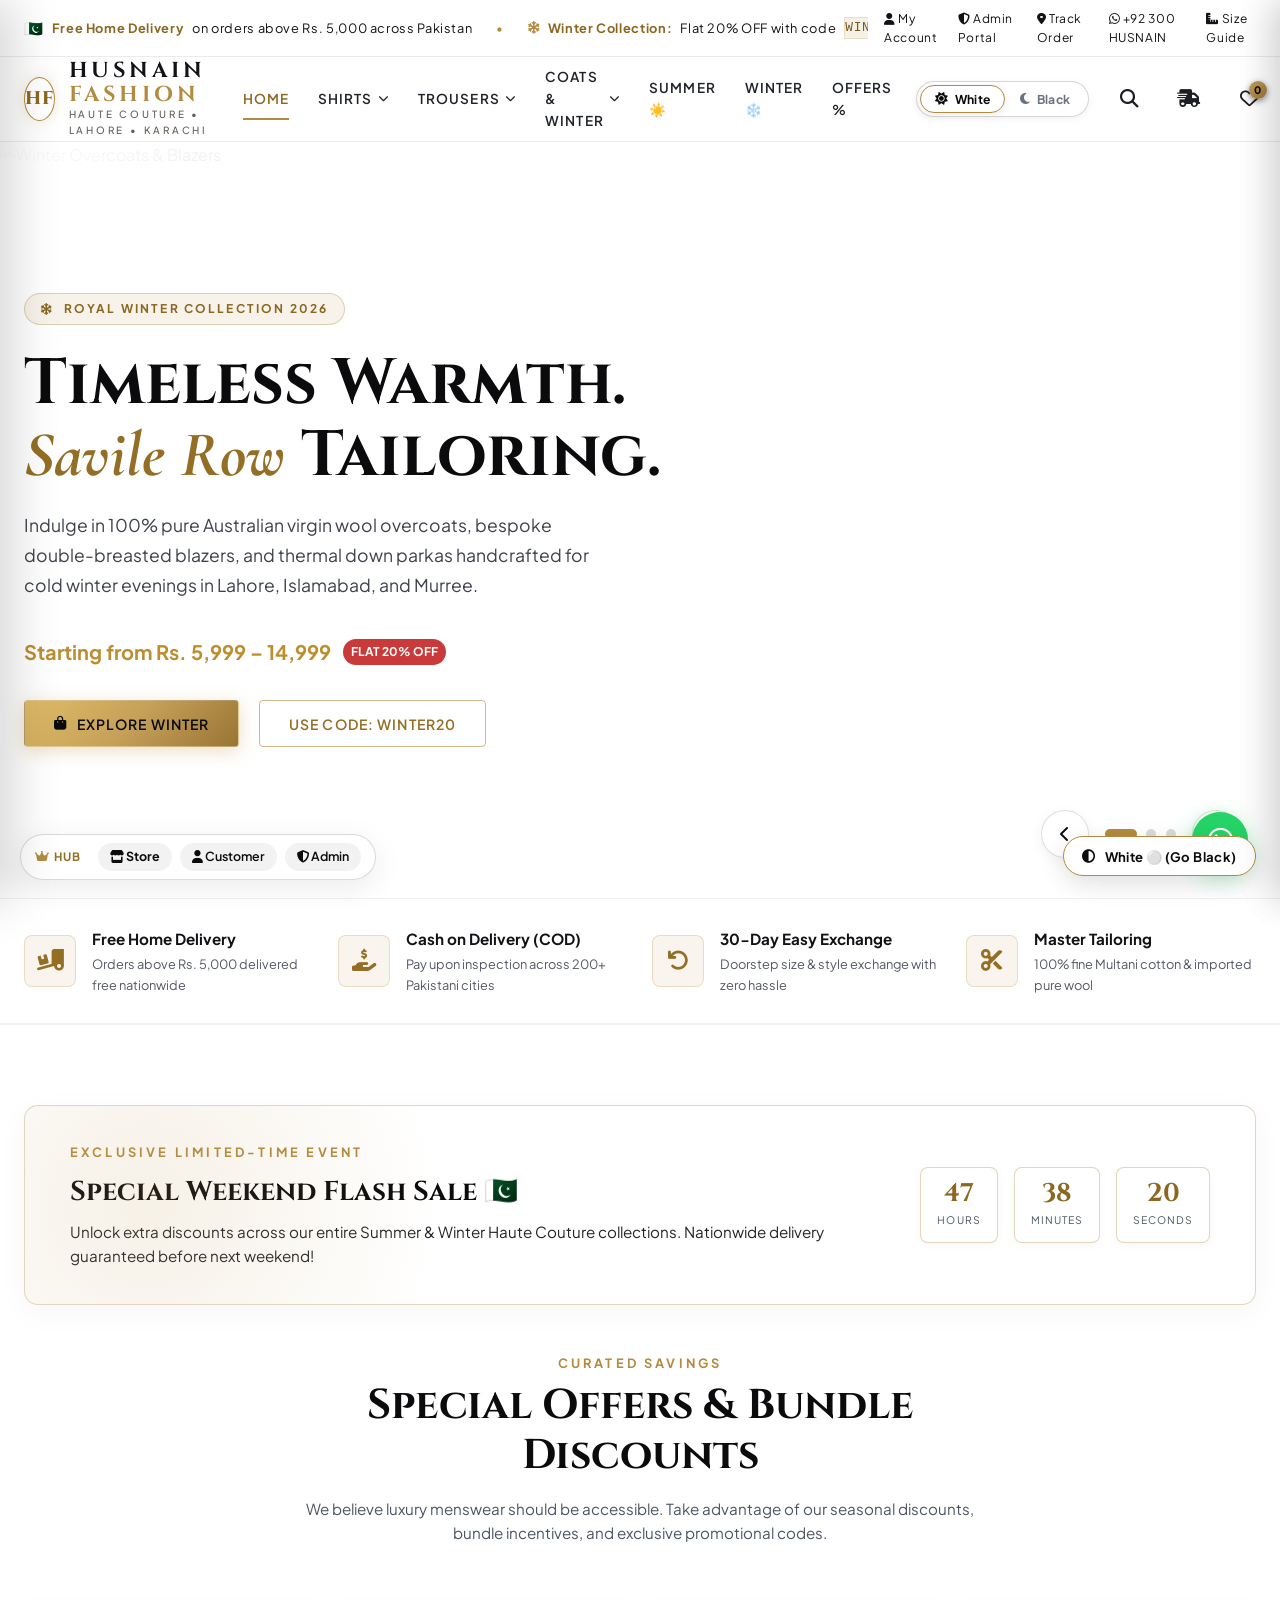
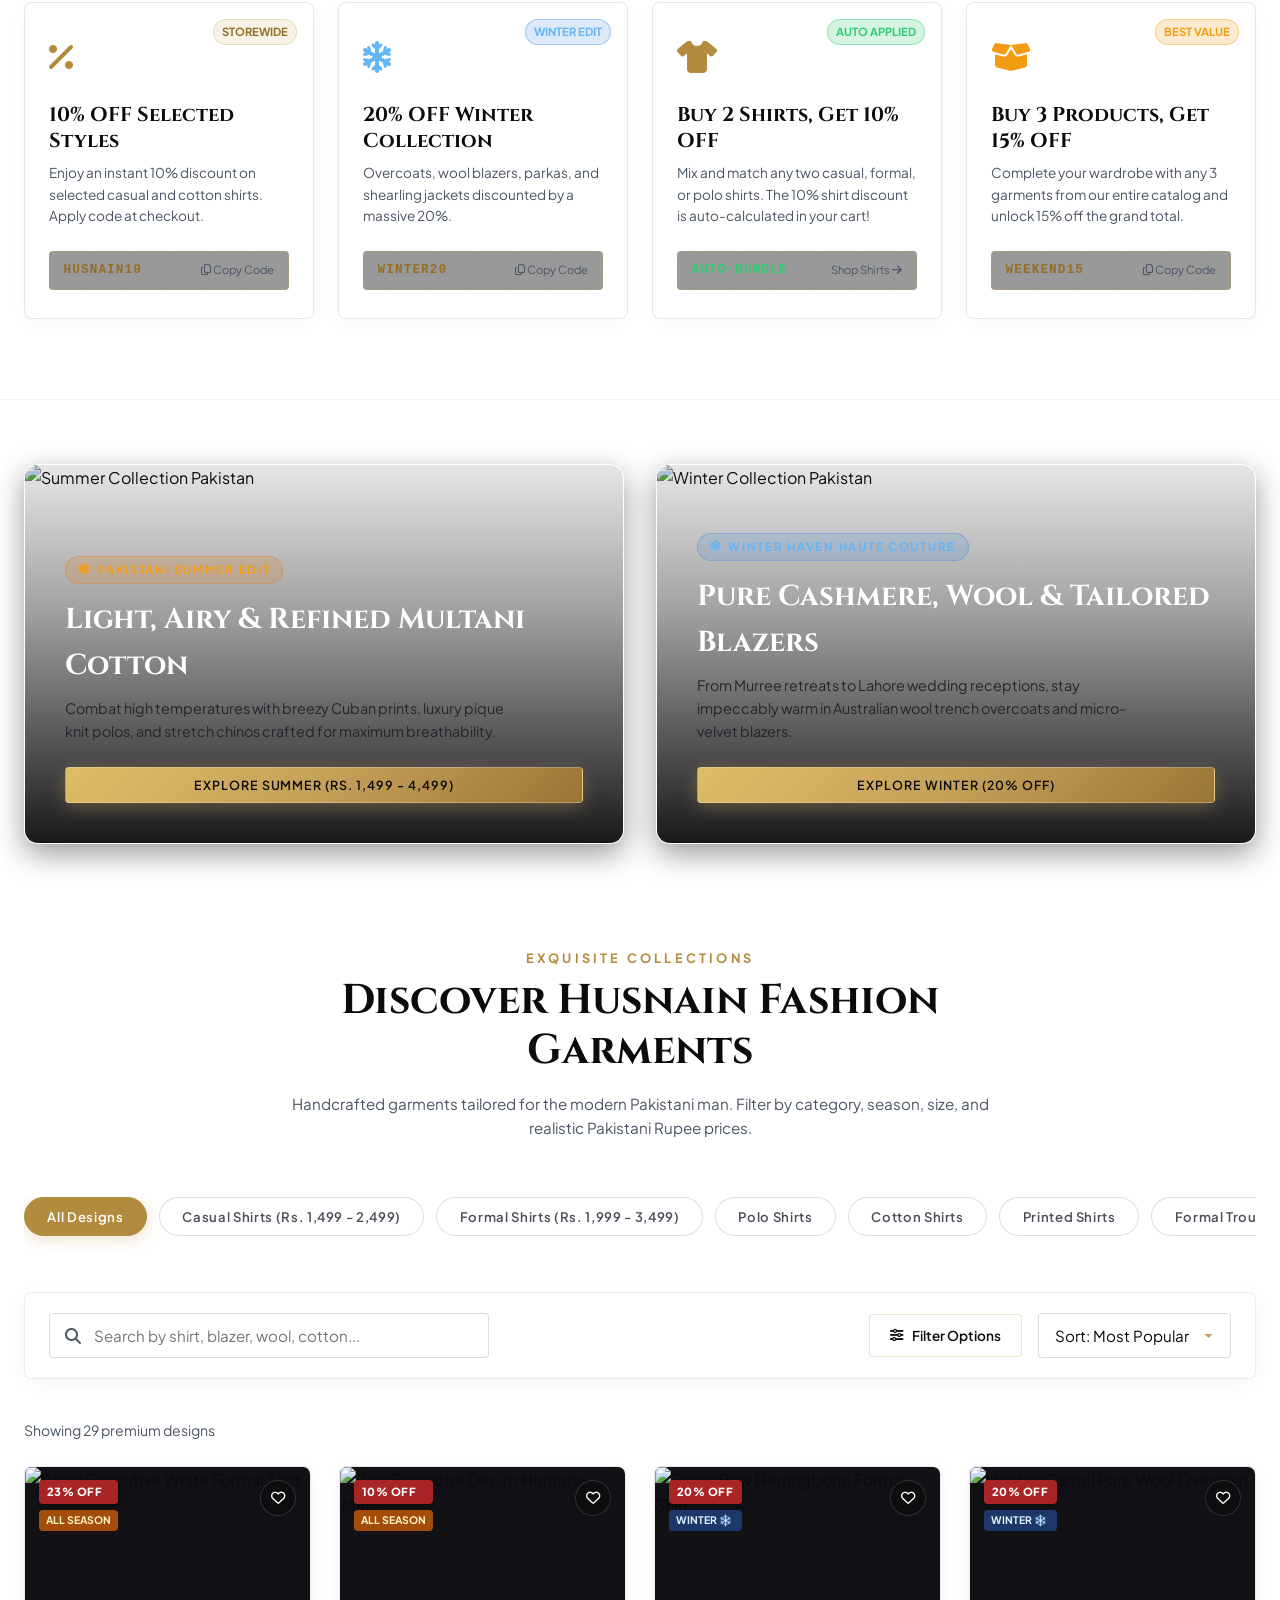
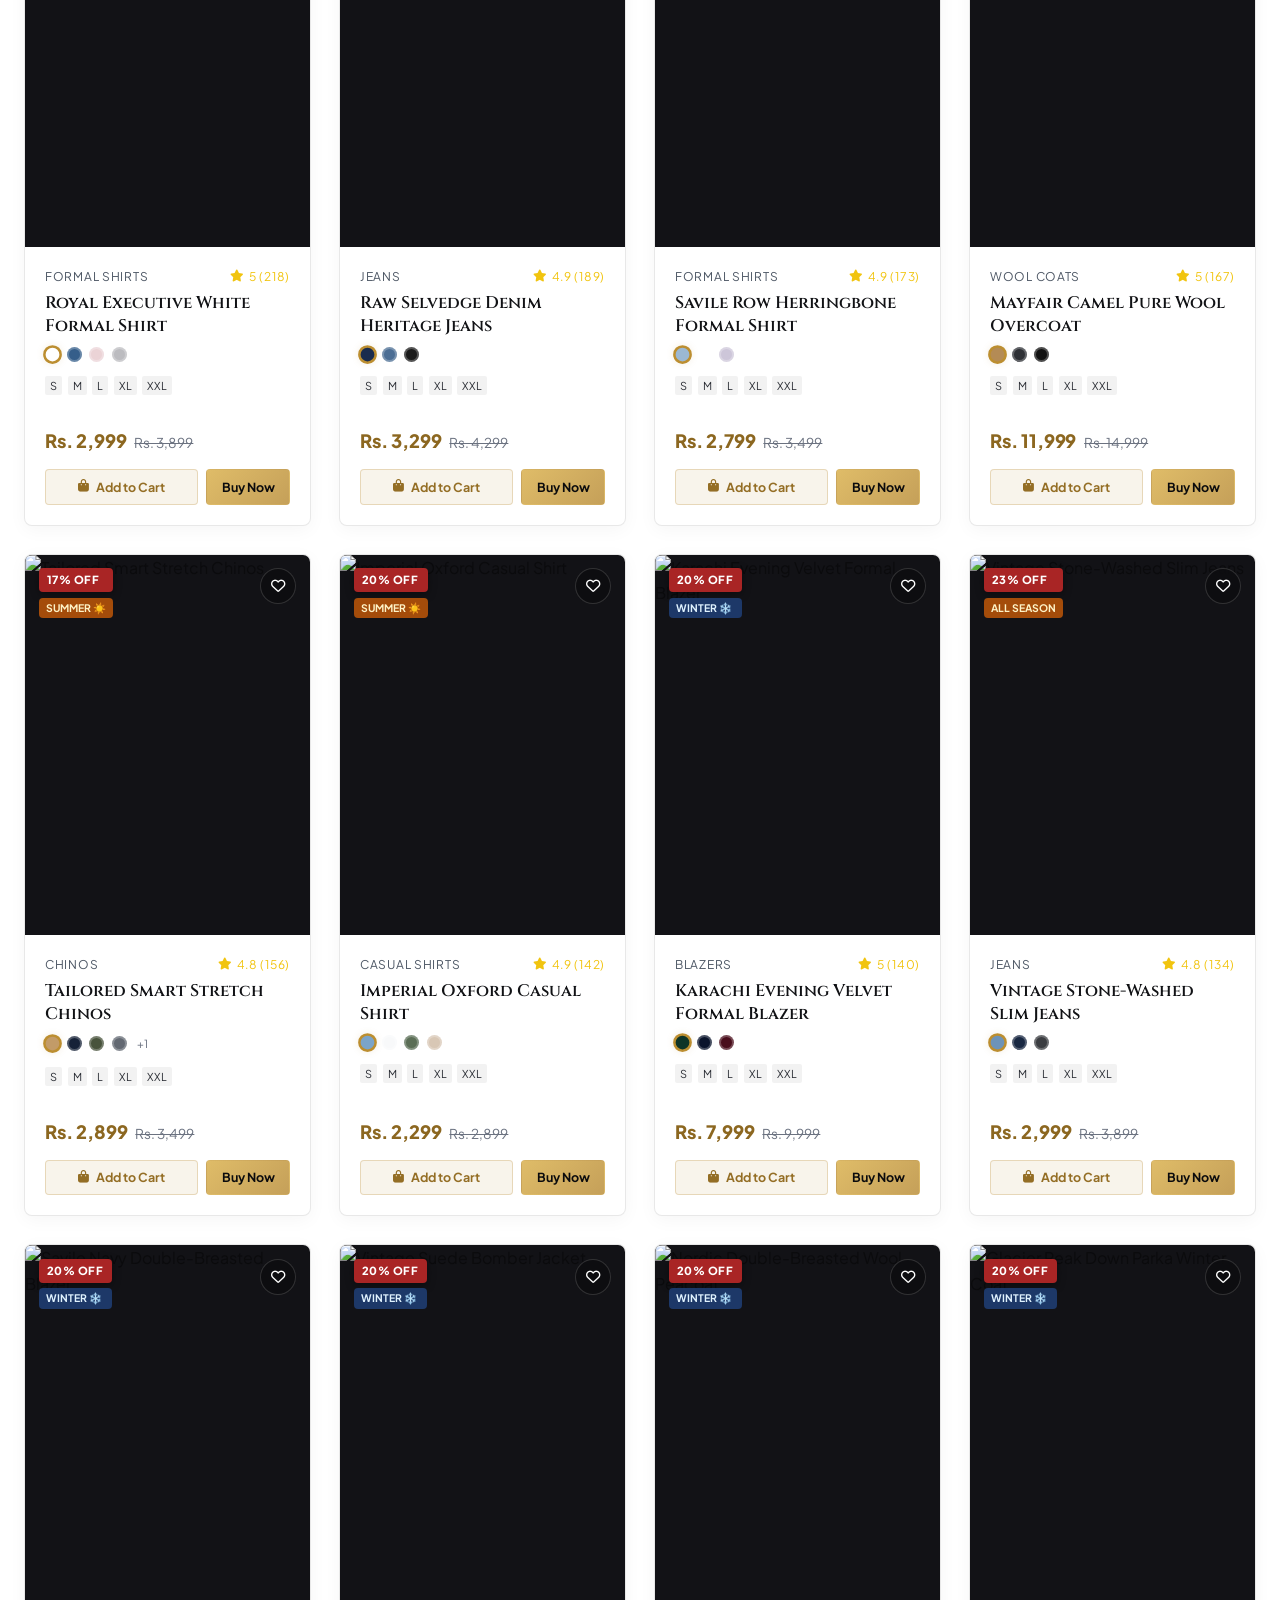
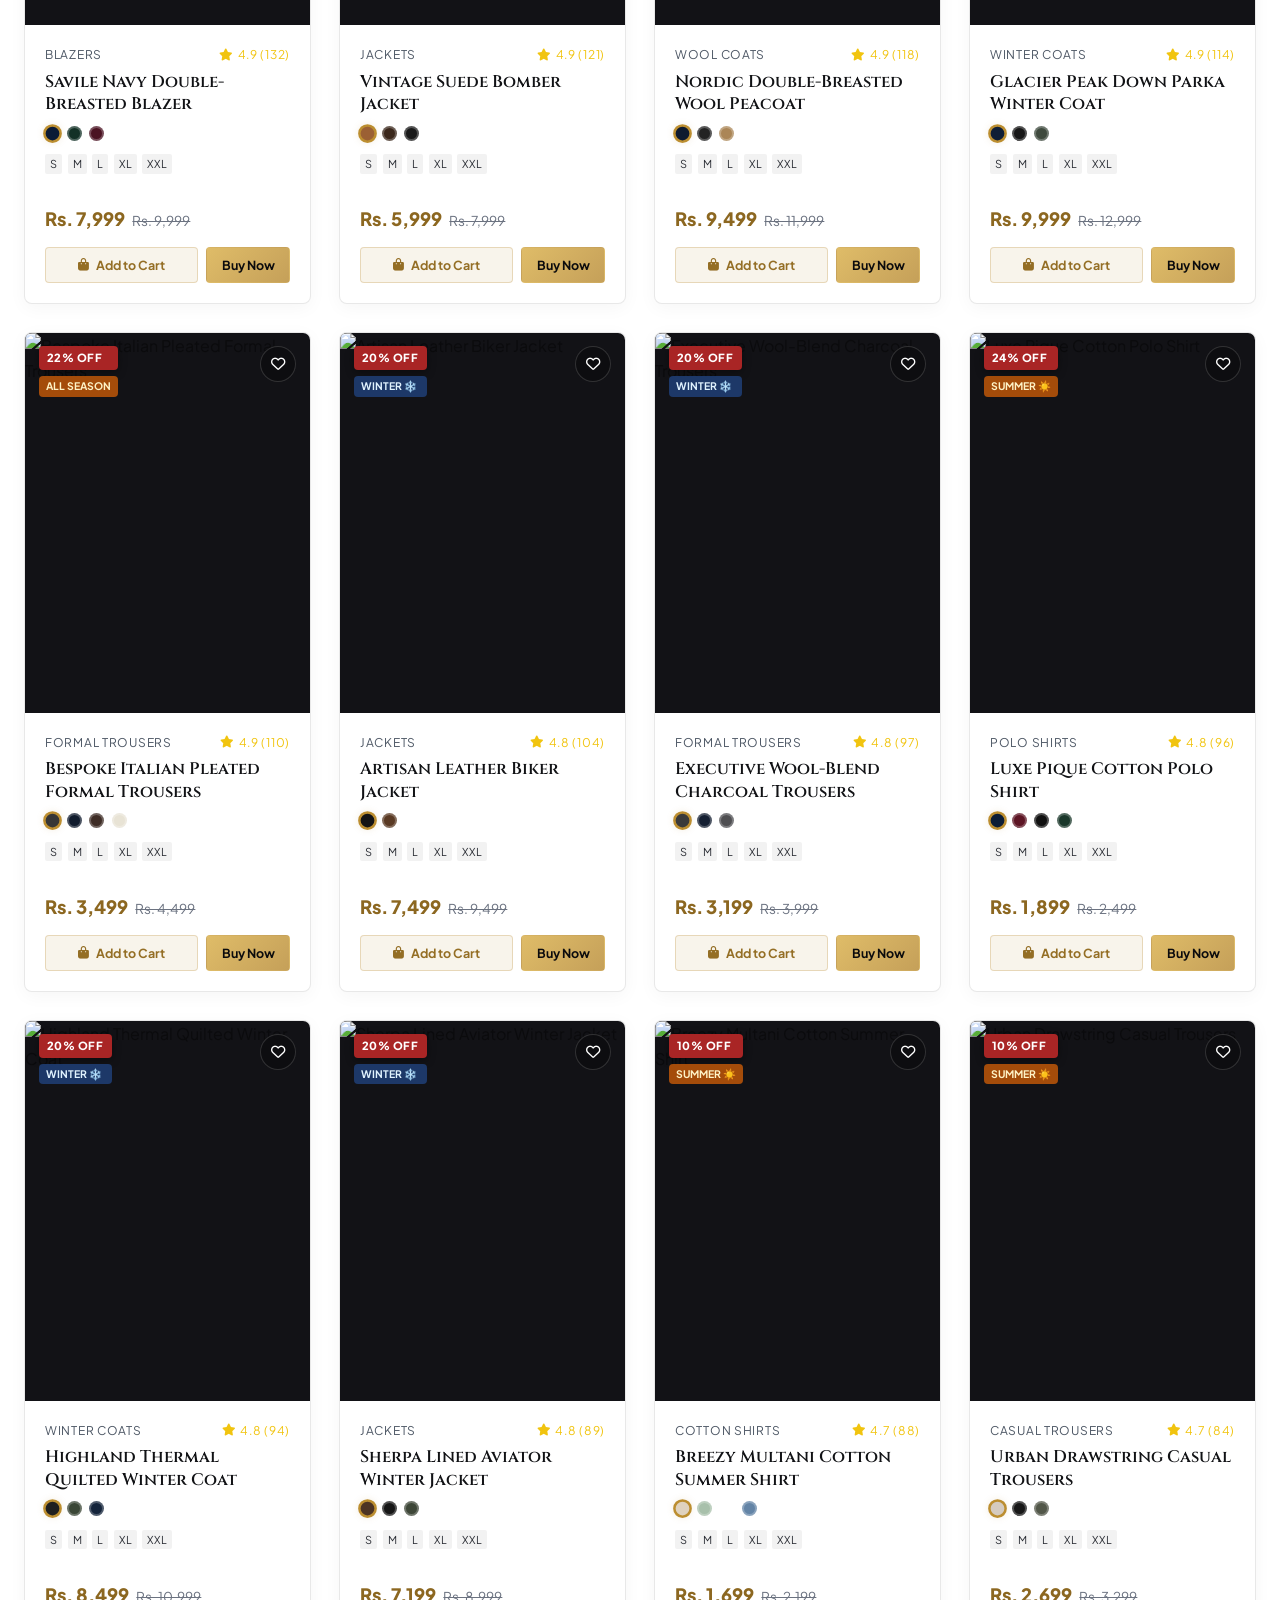
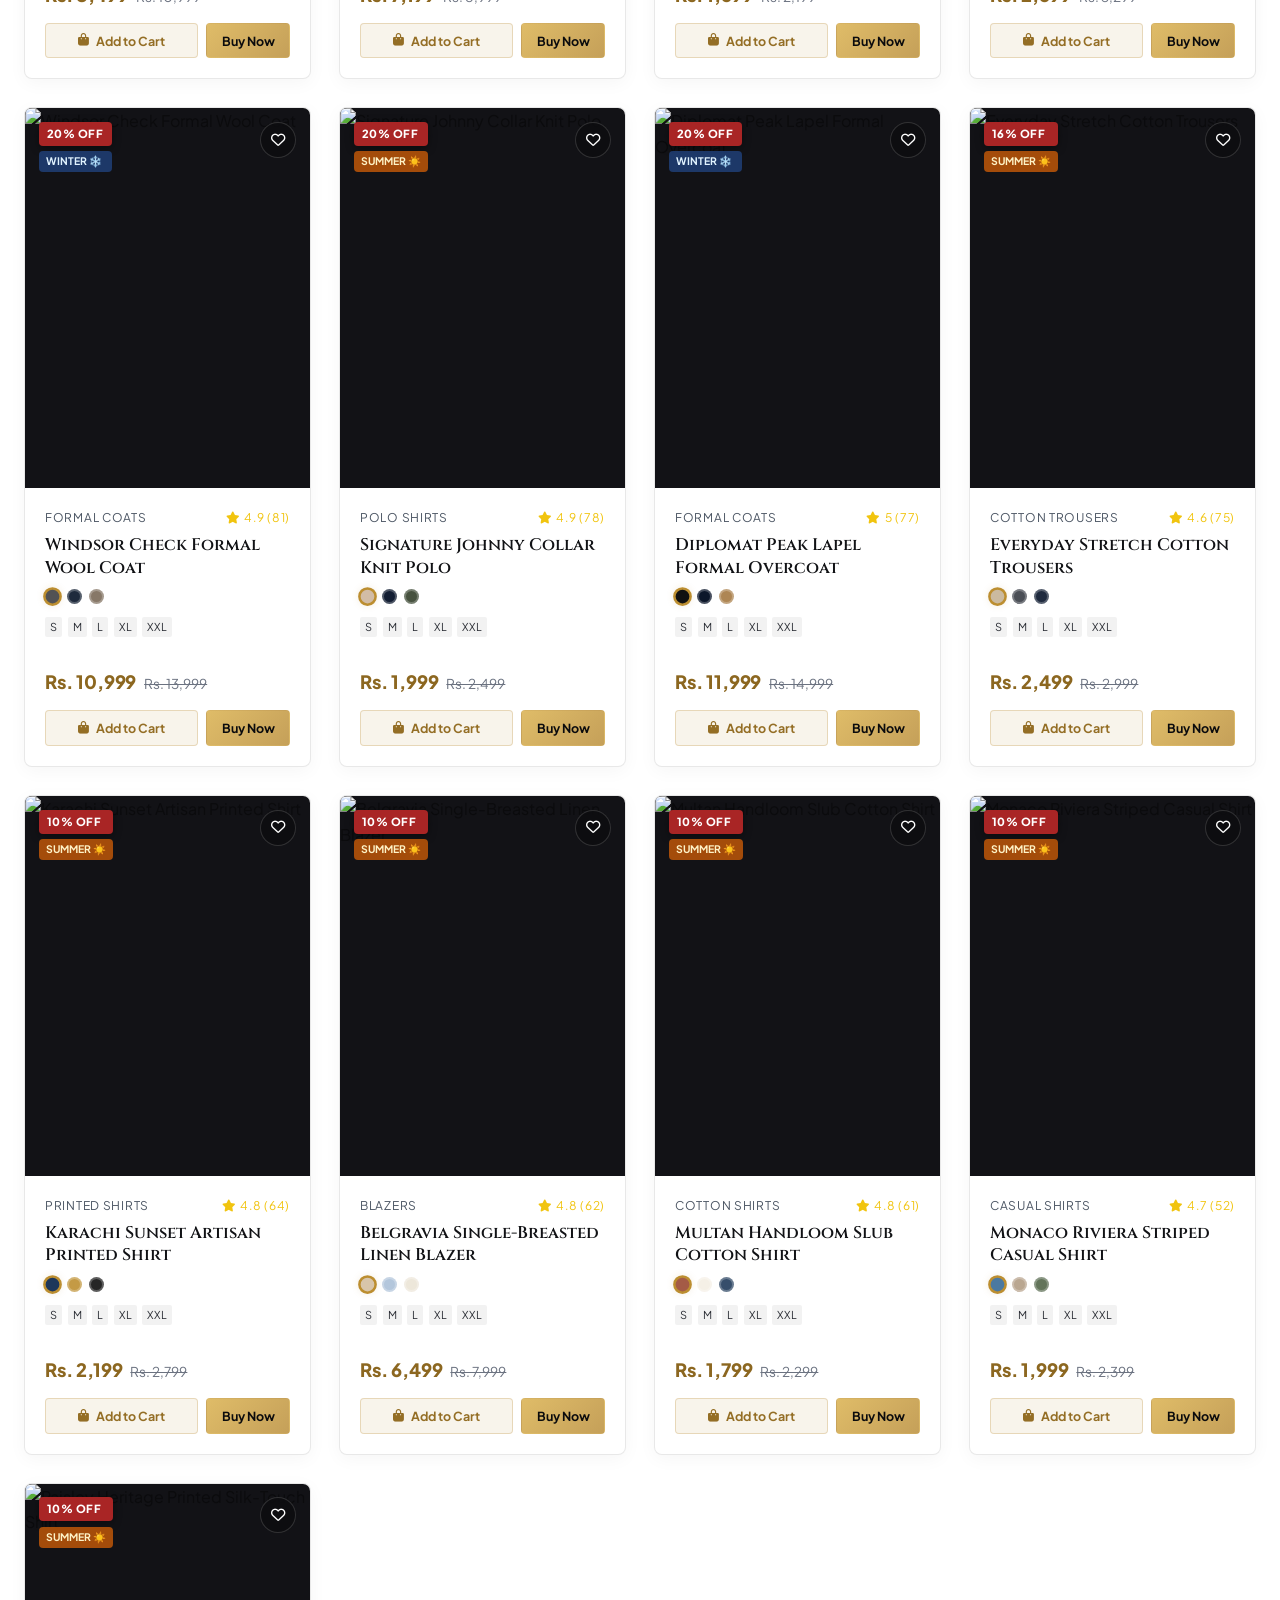
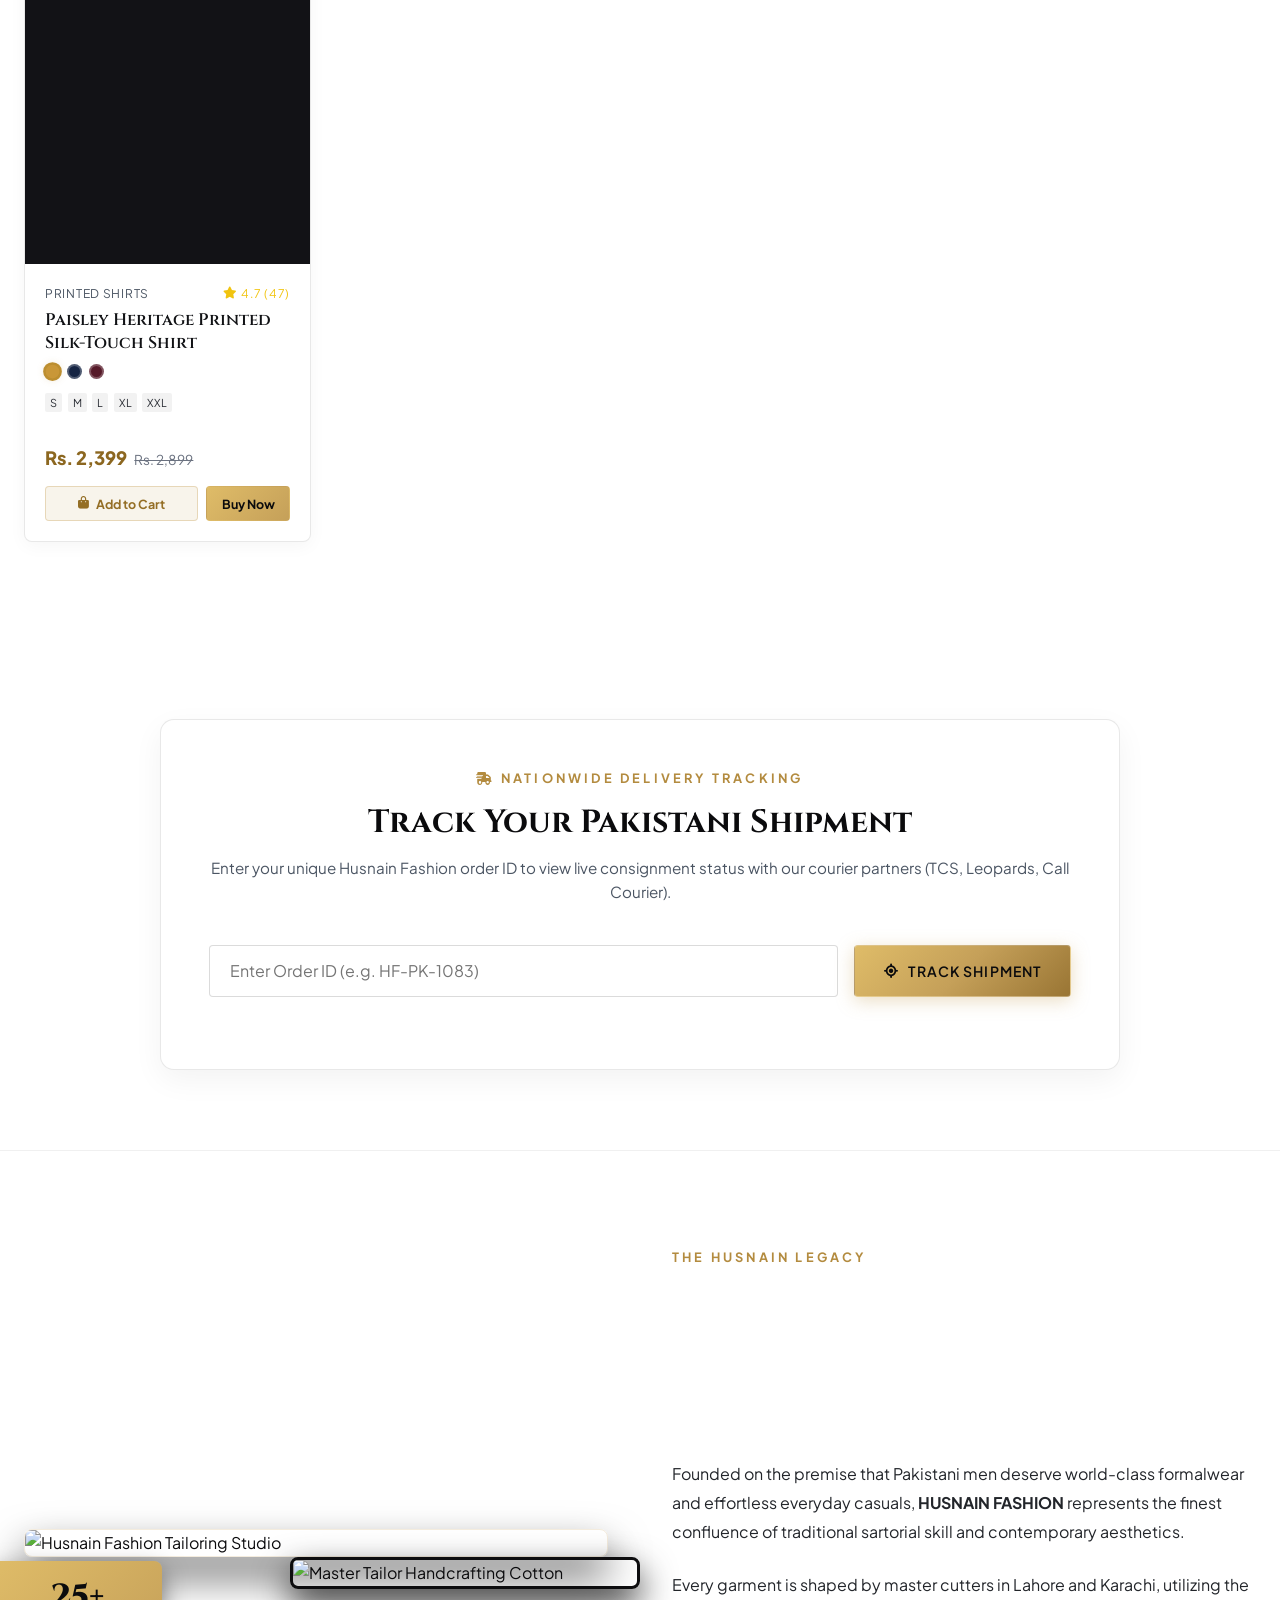
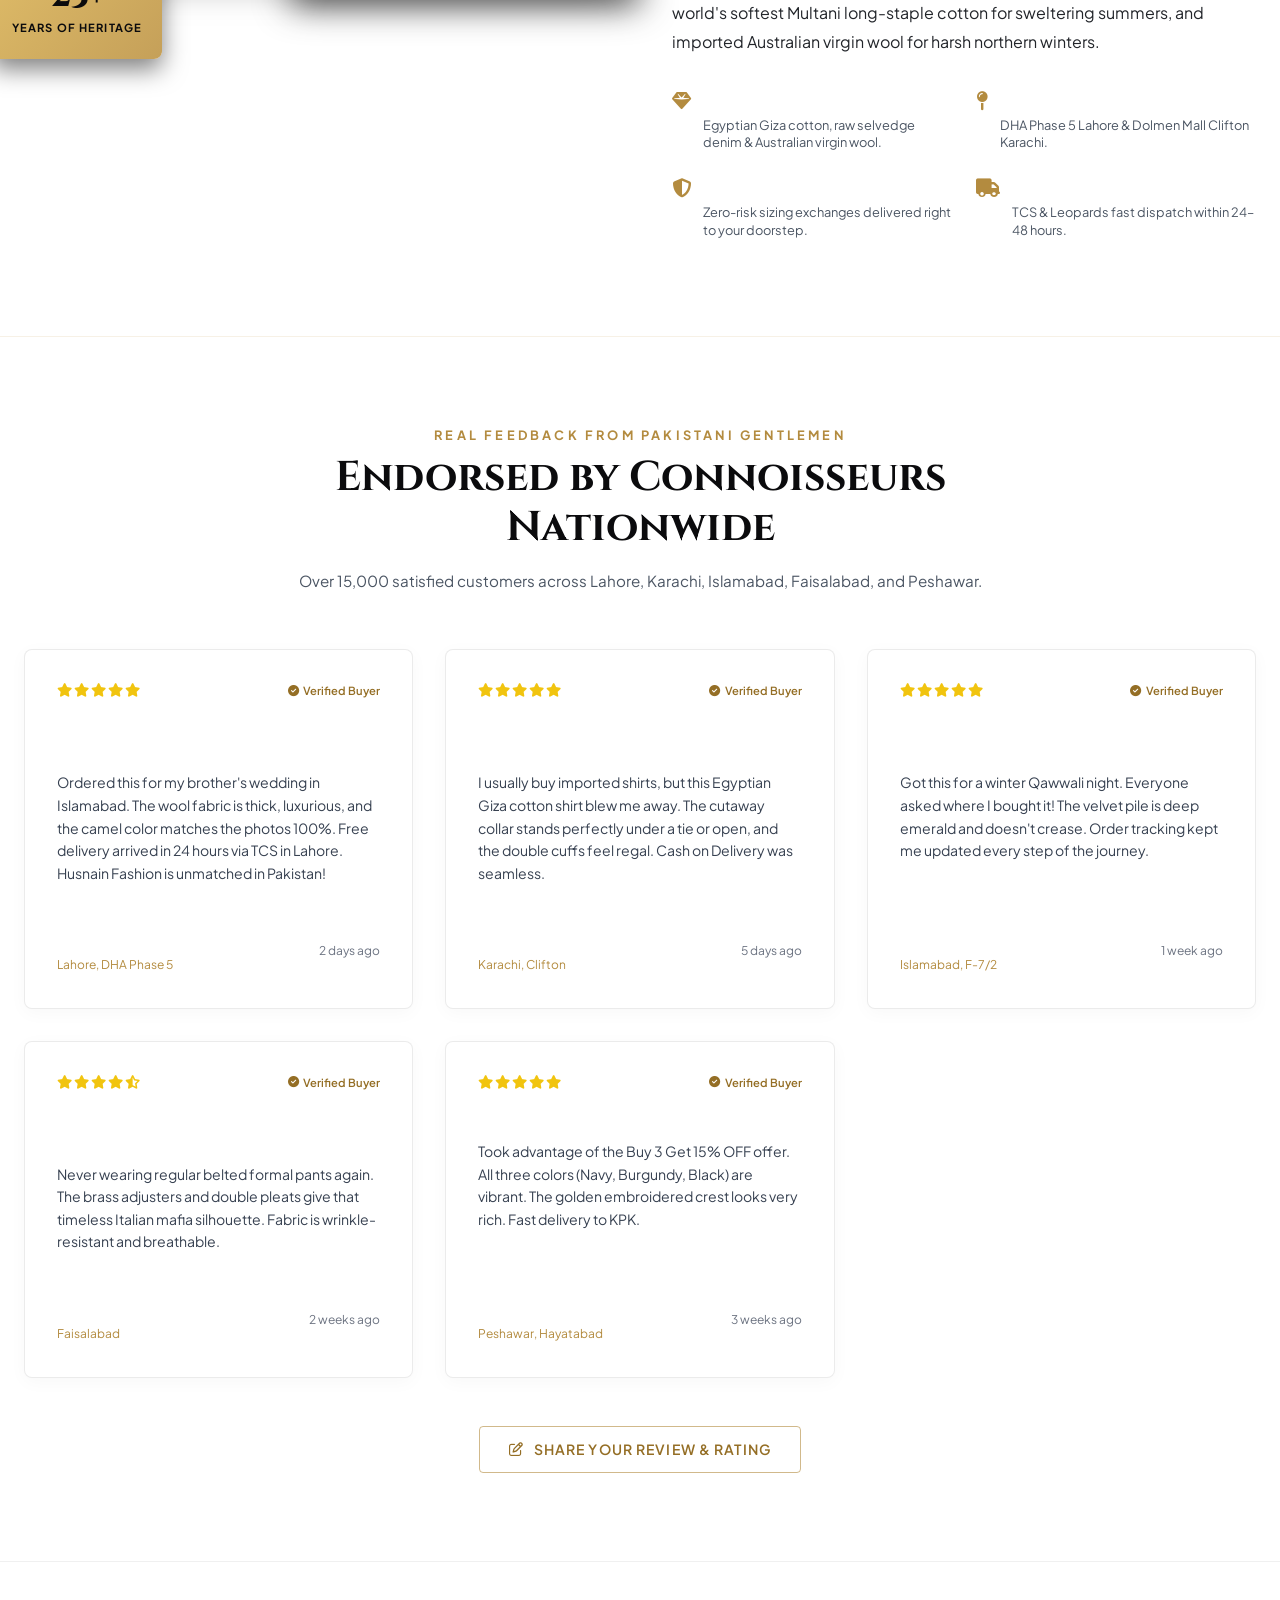
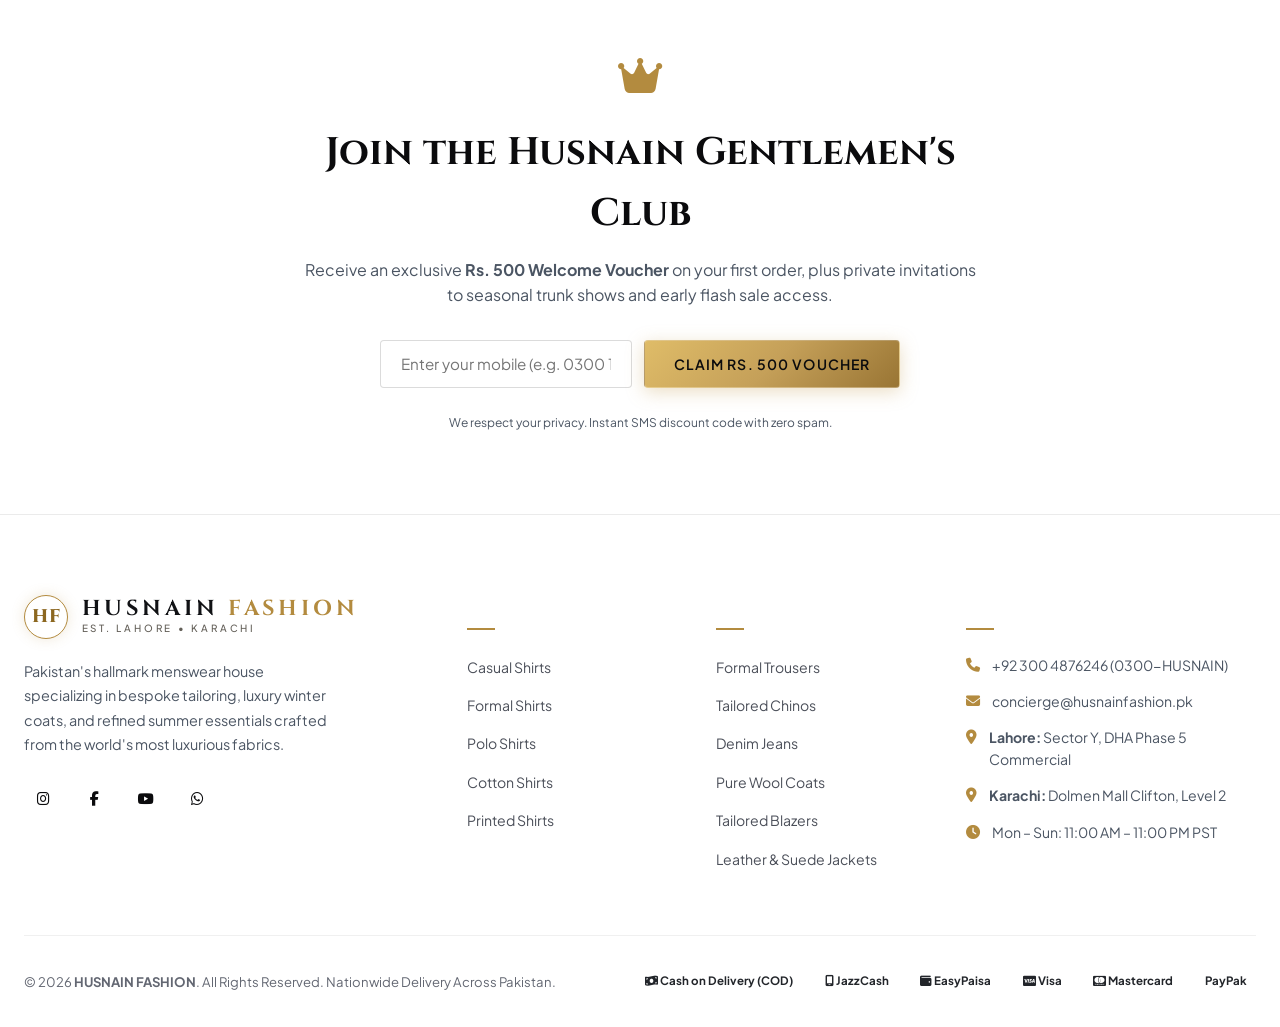
==== commit e2b07015: "update" ====
--- a/index.html
+++ b/index.html
@@ -22,7 +22,14 @@
     <!-- Immediate Theme Initialization to Prevent FOUC -->
     <script>
         (function() {
-            var theme = localStorage.getItem('hf_theme') || 'dark';
+            var theme = localStorage.getItem('hf_theme_v2');
+            if (!theme) {
+                theme = 'light';
+                localStorage.setItem('hf_theme_v2', 'light');
+                localStorage.setItem('hf_theme', 'light');
+            } else {
+                theme = localStorage.getItem('hf_theme') || 'light';
+            }
             document.documentElement.setAttribute('data-theme', theme);
         })();
     </script>
@@ -193,10 +200,15 @@
 
             <!-- Utility Action Icons -->
             <div class="header-actions">
-                <!-- Theme Switcher (Dark / Light Mode Toggle) -->
-                <button class="action-btn theme-toggle-btn" id="themeToggleBtn" onclick="toggleTheme()" title="Switch Light/Dark Mode" aria-label="Toggle theme">
-                    <i class="fa-solid fa-moon theme-toggle-icon"></i>
-                </button>
+                <!-- Luxury Black & White (B&W) Segmented Switcher -->
+                <div class="bw-theme-switcher" id="bwThemeSwitcher" onclick="toggleTheme()" title="Switch Theme (Black & White)" role="button" aria-label="Toggle Black & White Theme">
+                    <button type="button" class="bw-option-btn btn-opt-white" title="Pure Full White Mode">
+                        <i class="fa-solid fa-sun"></i> White
+                    </button>
+                    <button type="button" class="bw-option-btn btn-opt-black" title="Signature Black Mode">
+                        <i class="fa-solid fa-moon"></i> Black
+                    </button>
+                </div>
 
                 <!-- Search Button -->
                 <button class="action-btn" onclick="document.getElementById('searchInput')?.focus(); document.getElementById('shop-section')?.scrollIntoView({behavior: 'smooth'})" title="Search Garments">
@@ -688,7 +700,7 @@
                         </div>
                     </div>
 
-                    <div style="background: #0f0f13; border: 1px solid rgba(255,255,255,0.06); border-radius: var(--radius-md); padding: 1.5rem; margin-top: 2rem;">
+                    <div style="background: var(--color-bg-secondary); border: 1px solid var(--color-card-border); border-radius: var(--radius-md); padding: 1.5rem; margin-top: 2rem;">
                         <h5 style="color: var(--color-gold); font-size: 0.95rem; margin-bottom: 0.75rem; text-transform: uppercase; letter-spacing: 0.05em;">
                             <i class="fa-solid fa-clock-rotate-left"></i> Consignment Activity Log
                         </h5>
@@ -1120,7 +1132,7 @@
             </div>
 
             <!-- Order Financial Summary Pill -->
-            <div style="background: #0f0f13; border: 1px solid rgba(197,160,89,0.25); border-radius: var(--radius-sm); padding: 0.85rem 1.25rem; display: flex; justify-content: space-between; align-items: center; margin-bottom: 2rem;">
+            <div style="background: var(--color-bg-secondary); border: 1px solid var(--color-card-border); border-radius: var(--radius-sm); padding: 0.85rem 1.25rem; display: flex; justify-content: space-between; align-items: center; margin-bottom: 2rem;">
                 <div>
                     <span style="font-size: 0.75rem; color: var(--color-text-muted); text-transform: uppercase;">Order Total (<span id="coItemsCount">0 items</span>)</span>
                     <h4 style="color: var(--color-gold-bright); font-size: 1.2rem; font-weight: 800;" id="coGrandTotal">Rs. 0</h4>
@@ -1255,7 +1267,7 @@
                 <code id="successTrackingCode">HF-PK-8921</code>
             </div>
 
-            <div style="background: #0f0f13; border: 1px solid rgba(255,255,255,0.06); border-radius: var(--radius-md); padding: 1.25rem; max-width: 440px; margin: 0 auto 2rem; text-align: left; font-size: 0.85rem;">
+            <div style="background: var(--color-bg-secondary); border: 1px solid var(--color-card-border); border-radius: var(--radius-md); padding: 1.25rem; max-width: 440px; margin: 0 auto 2rem; text-align: left; font-size: 0.85rem;">
                 <div style="display: flex; justify-content: space-between; margin-bottom: 0.4rem;">
                     <span style="color: var(--color-text-muted);">Customer:</span>
                     <strong style="color: #fff;" id="successCustomerName">Arslan Tariq</strong>
@@ -1364,7 +1376,7 @@
             </div>
 
             <!-- Login vs Signup Switcher -->
-            <div style="display: flex; gap: 0.5rem; margin-bottom: 1.5rem; background: #0f0f13; padding: 4px; border-radius: var(--radius-sm);">
+            <div style="display: flex; gap: 0.5rem; margin-bottom: 1.5rem; background: var(--color-bg-secondary); border: 1px solid var(--color-card-border); padding: 4px; border-radius: var(--radius-sm);">
                 <button class="btn btn-sm btn-gold" id="modalTabLogin" style="flex: 1;" onclick="switchAuthModalTab('login')">Sign In</button>
                 <button class="btn btn-sm btn-dark" id="modalTabSignup" style="flex: 1;" onclick="switchAuthModalTab('signup')">Create Account</button>
             </div>
@@ -1621,6 +1633,14 @@
         </div>
     </aside>
 
+    <!-- Floating Quick B&W Operation Widget -->
+    <div class="floating-bw-wrap">
+        <button class="floating-bw-toggle" id="floatingBwBtn" onclick="toggleTheme()" title="Switch Theme (Black & White)" aria-label="Toggle Black & White Theme">
+            <i class="fa-solid fa-circle-half-stroke"></i>
+            <span class="floating-bw-label">White ⚪ (Go Black)</span>
+        </button>
+    </div>
+
     <!-- Toast Notification Container -->
     <div class="toast-container" id="toastContainer"></div>
 
--- a/css/styles.css
+++ b/css/styles.css
@@ -60,73 +60,78 @@
     --header-height: 84px;
 }
 
-/* --- Light Mode Custom Properties (White Luxury with Deep Black & Golden Accents) --- */
+/* --- Light Mode Custom Properties (Crisp Full White Luxury with Deep Black & Golden Accents) --- */
 [data-theme="light"] {
-    --color-bg: #f9f9fb;
+    --color-bg: #ffffff;
     --color-bg-secondary: #ffffff;
-    --color-bg-tertiary: #f1f3f6;
+    --color-bg-tertiary: #ffffff;
     --color-card-bg: #ffffff;
-    --color-card-border: rgba(180, 140, 60, 0.22);
-    --color-card-border-hover: rgba(197, 160, 89, 0.65);
+    --color-card-border: rgba(0, 0, 0, 0.08);
+    --color-card-border-hover: rgba(180, 140, 60, 0.65);
     
-    --color-text-main: #111215;
-    --color-text-muted: #565a66;
-    --color-text-dim: #848a98;
+    --color-text-main: #0b0b0d;
+    --color-text-muted: #4b5563;
+    --color-text-dim: #6b7280;
     
     --color-gold: #b38b3f;
     --color-gold-light: #946e25;
     --color-gold-bright: #bc8e30;
     --color-gold-dark: #7a5818;
-    --color-gold-glow: rgba(179, 139, 63, 0.2);
+    --color-gold-glow: rgba(179, 139, 63, 0.15);
     
-    --color-beige: #3b362e;
-    --color-beige-dark: #27241f;
-    --color-beige-light: #161513;
+    --color-beige: #22252a;
+    --color-beige-dark: #111215;
+    --color-beige-light: #374151;
     
     --color-white: #ffffff;
     
-    --shadow-subtle: 0 4px 20px rgba(0, 0, 0, 0.06);
-    --shadow-medium: 0 10px 30px rgba(0, 0, 0, 0.09);
-    --shadow-gold: 0 8px 32px rgba(179, 139, 63, 0.15);
-    --shadow-drawer: -8px 0 35px rgba(0, 0, 0, 0.18);
+    --shadow-subtle: 0 4px 20px rgba(0, 0, 0, 0.04);
+    --shadow-medium: 0 10px 30px rgba(0, 0, 0, 0.07);
+    --shadow-gold: 0 8px 32px rgba(179, 139, 63, 0.12);
+    --shadow-drawer: -8px 0 35px rgba(0, 0, 0, 0.1);
 }
 
 /* ==========================================================================
    Light Mode Component Overrides
    ========================================================================== */
+[data-theme="light"] body {
+    background-color: #ffffff;
+    color: #0b0b0d;
+}
+
 [data-theme="light"] ::-webkit-scrollbar-track {
-    background: #f1f3f6;
+    background: #ffffff;
 }
 
 [data-theme="light"] ::-webkit-scrollbar-thumb {
-    background: #d1d5db;
-    border-color: #f1f3f6;
+    background: #e2e8f0;
+    border-color: #ffffff;
 }
 
 [data-theme="light"] input,
 [data-theme="light"] select,
 [data-theme="light"] textarea {
     background-color: #ffffff;
-    color: #111215;
-    border: 1px solid rgba(0, 0, 0, 0.15);
+    color: #0b0b0d;
+    border: 1px solid rgba(0, 0, 0, 0.14);
 }
 
 [data-theme="light"] input:focus,
 [data-theme="light"] select:focus,
 [data-theme="light"] textarea:focus {
     border-color: var(--color-gold);
-    box-shadow: 0 0 0 2px rgba(179, 139, 63, 0.2);
+    box-shadow: 0 0 0 2px rgba(179, 139, 63, 0.18);
 }
 
 [data-theme="light"] .btn-dark {
-    background: #111215;
+    background: #0b0b0d;
     color: #ffffff;
-    border-color: #111215;
+    border-color: #0b0b0d;
 }
 
 [data-theme="light"] .btn-dark:hover {
-    background: #2b2d33;
-    border-color: #2b2d33;
+    background: #23252a;
+    border-color: #23252a;
 }
 
 [data-theme="light"] .btn-outline {
@@ -140,9 +145,9 @@
 }
 
 [data-theme="light"] .announcement-bar {
-    background: linear-gradient(90deg, #f5efe6 0%, #faebd7 50%, #f5efe6 100%);
-    border-bottom: 1px solid rgba(179, 139, 63, 0.35);
-    color: #2e2a24;
+    background: #ffffff;
+    border-bottom: 1px solid rgba(0, 0, 0, 0.08);
+    color: #111215;
 }
 
 [data-theme="light"] .announcement-ticker strong {
@@ -150,25 +155,26 @@
 }
 
 [data-theme="light"] .announcement-bar code {
-    background: rgba(179, 139, 63, 0.18);
+    background: rgba(179, 139, 63, 0.12);
     color: #7a5818;
+    border: 1px solid rgba(179, 139, 63, 0.2);
 }
 
 [data-theme="light"] .header {
-    background: rgba(255, 255, 255, 0.94);
+    background: rgba(255, 255, 255, 0.96);
     border-bottom: 1px solid rgba(0, 0, 0, 0.08);
 }
 
 [data-theme="light"] .header.scrolled {
-    background: rgba(255, 255, 255, 0.98);
+    background: #ffffff;
     border-bottom-color: rgba(179, 139, 63, 0.35);
-    box-shadow: 0 10px 30px rgba(0, 0, 0, 0.06);
+    box-shadow: 0 8px 25px rgba(0, 0, 0, 0.05);
 }
 
 [data-theme="light"] .logo-crest {
-    background: radial-gradient(circle, #ffffff 0%, #f4eee2 100%);
+    background: #ffffff;
     border-color: var(--color-gold);
-    box-shadow: 0 0 14px rgba(179, 139, 63, 0.25);
+    box-shadow: 0 0 14px rgba(179, 139, 63, 0.2);
     color: #8c6720;
 }
 
@@ -214,24 +220,24 @@
 }
 
 [data-theme="light"] .hero-section {
-    background-color: #f5f5f8;
+    background-color: #ffffff;
 }
 
 [data-theme="light"] .hero-overlay {
     background: linear-gradient(90deg, 
-        rgba(255, 255, 255, 0.97) 0%, 
-        rgba(255, 255, 255, 0.85) 48%, 
-        rgba(255, 255, 255, 0.38) 100%);
+        rgba(255, 255, 255, 0.98) 0%, 
+        rgba(255, 255, 255, 0.88) 48%, 
+        rgba(255, 255, 255, 0.35) 100%);
 }
 
 [data-theme="light"] .hero-tag {
-    background: rgba(179, 139, 63, 0.12);
-    border-color: rgba(179, 139, 63, 0.4);
+    background: rgba(179, 139, 63, 0.1);
+    border-color: rgba(179, 139, 63, 0.35);
     color: #8c6720;
 }
 
 [data-theme="light"] .hero-title {
-    color: #111215;
+    color: #0b0b0d;
     text-shadow: none;
 }
 
@@ -240,10 +246,10 @@
 }
 
 [data-theme="light"] .slider-arrow {
-    background: rgba(255, 255, 255, 0.9);
-    border: 1px solid rgba(179, 139, 63, 0.35);
-    color: #111215;
-    box-shadow: 0 4px 14px rgba(0, 0, 0, 0.1);
+    background: #ffffff;
+    border: 1px solid rgba(0, 0, 0, 0.12);
+    color: #0b0b0d;
+    box-shadow: 0 4px 14px rgba(0, 0, 0, 0.06);
 }
 
 [data-theme="light"] .slider-arrow:hover {
@@ -252,7 +258,7 @@
 }
 
 [data-theme="light"] .slider-dot {
-    background: rgba(0, 0, 0, 0.2);
+    background: rgba(0, 0, 0, 0.15);
 }
 
 [data-theme="light"] .slider-dot.active {
@@ -260,9 +266,9 @@
 }
 
 [data-theme="light"] .trust-bar {
-    background: #ffffff;
+    background: #ffffff !important;
     border-top: 1px solid rgba(0, 0, 0, 0.06);
-    border-bottom: 1px solid rgba(179, 139, 63, 0.25);
+    border-bottom: 1px solid rgba(0, 0, 0, 0.06);
 }
 
 [data-theme="light"] .trust-item h4 {
@@ -312,107 +318,108 @@
 }
 
 [data-theme="light"] .size-tag {
-    background: rgba(0, 0, 0, 0.06);
+    background: rgba(0, 0, 0, 0.05);
     color: #2b2e35;
 }
 
 [data-theme="light"] .search-results-dropdown {
     background: #ffffff;
     border-color: var(--color-gold);
-    box-shadow: 0 16px 40px rgba(0, 0, 0, 0.12);
+    box-shadow: 0 16px 40px rgba(0, 0, 0, 0.08);
 }
 
 [data-theme="light"] .search-dropdown-header,
 [data-theme="light"] .search-dropdown-footer {
-    background: #f7f7f9;
+    background: #ffffff;
     border-color: rgba(0, 0, 0, 0.08);
 }
 
 [data-theme="light"] .search-result-item {
-    border-color: rgba(0, 0, 0, 0.06);
+    border-color: rgba(0, 0, 0, 0.05);
 }
 
 [data-theme="light"] .search-result-item:hover {
-    background: rgba(179, 139, 63, 0.08);
+    background: rgba(179, 139, 63, 0.06);
 }
 
 [data-theme="light"] .search-result-title {
-    color: #111215;
+    color: #0b0b0d;
 }
 
 [data-theme="light"] .search-size-pill {
-    background: rgba(0, 0, 0, 0.06);
+    background: rgba(0, 0, 0, 0.05);
     color: #2c2f37;
 }
 
 [data-theme="light"] .search-no-results p {
-    color: #111215;
+    color: #0b0b0d;
 }
 
 [data-theme="light"] .search-dropdown-header span.count-badge {
-    background: rgba(179, 139, 63, 0.15);
+    background: rgba(179, 139, 63, 0.12);
     color: #8c6720;
 }
 
 [data-theme="light"] .drawer {
     background: #ffffff;
-    border-left: 1px solid rgba(179, 139, 63, 0.3);
-    box-shadow: -8px 0 35px rgba(0, 0, 0, 0.14);
+    border-left: 1px solid rgba(0, 0, 0, 0.1);
+    box-shadow: -8px 0 35px rgba(0, 0, 0, 0.1);
 }
 
 [data-theme="light"] .drawer-header {
+    background: #ffffff;
     border-bottom: 1px solid rgba(0, 0, 0, 0.08);
 }
 
 [data-theme="light"] .drawer-header h3 {
-    color: #111215;
+    color: #0b0b0d;
 }
 
 [data-theme="light"] .shipping-progress-container {
-    background: #f8f9fa;
+    background: #ffffff;
     border-bottom: 1px solid rgba(0, 0, 0, 0.06);
 }
 
 [data-theme="light"] .progress-track {
-    background: #e2e4e8;
+    background: #e2e8f0;
 }
 
 [data-theme="light"] .cart-item {
-    border-bottom: 1px solid rgba(0, 0, 0, 0.07);
+    border-bottom: 1px solid rgba(0, 0, 0, 0.06);
 }
 
 [data-theme="light"] .cart-item-title {
-    color: #111215;
+    color: #0b0b0d;
 }
 
 [data-theme="light"] .btn-qty {
     background: #ffffff;
     border: 1px solid rgba(0, 0, 0, 0.15);
-    color: #111215;
+    color: #0b0b0d;
 }
 
 [data-theme="light"] .drawer-footer {
-    background: #f8f9fa;
+    background: #ffffff;
     border-top: 1px solid rgba(0, 0, 0, 0.08);
 }
 
 [data-theme="light"] .calc-row.total-row {
-    color: #111215;
-    border-top: 1px solid rgba(0, 0, 0, 0.1);
+    color: #0b0b0d;
+    border-top: 1px solid rgba(0, 0, 0, 0.08);
 }
 
 [data-theme="light"] .empty-cart-state h4 {
-    color: #111215;
+    color: #0b0b0d;
 }
 
 [data-theme="light"] .modal-box {
     background: #ffffff;
-    border: 1px solid rgba(179, 139, 63, 0.35);
-    box-shadow: 0 25px 60px rgba(0, 0, 0, 0.16);
+    border: 1px solid rgba(0, 0, 0, 0.12);
+    box-shadow: 0 25px 60px rgba(0, 0, 0, 0.12);
 }
 
 [data-theme="light"] .qv-title {
-    color: #111215;
+    color: #0b0b0d;
 }
 
 [data-theme="light"] .qv-desc {
@@ -421,7 +428,7 @@
 }
 
 [data-theme="light"] .qv-specs-table {
-    background: #f8f9fa;
+    background: #ffffff;
     border: 1px solid rgba(0, 0, 0, 0.08);
 }
 
@@ -431,63 +438,155 @@
 }
 
 [data-theme="light"] .payment-opt-card.selected {
-    background: rgba(179, 139, 63, 0.08);
+    background: rgba(179, 139, 63, 0.06);
     border-color: var(--color-gold);
 }
 
 [data-theme="light"] .payment-opt-card h4 {
-    color: #111215;
+    color: #0b0b0d;
 }
 
 [data-theme="light"] .checkout-stepper-header {
     border-bottom: 1px solid rgba(0, 0, 0, 0.08);
 }
 
+/* Full Pure White Section Overrides */
+[data-theme="light"] .offers-section,
+[data-theme="light"] .tracking-section,
+[data-theme="light"] .about-section,
+[data-theme="light"] .reviews-section,
+[data-theme="light"] .vip-section,
+[data-theme="light"] .season-spotlight,
+[data-theme="light"] .catalog-section {
+    background: #ffffff !important;
+}
+
+[data-theme="light"] .offers-section {
+    border-top: 1px solid rgba(0, 0, 0, 0.06);
+    border-bottom: 1px solid rgba(0, 0, 0, 0.06);
+}
+
+[data-theme="light"] .section-title,
+[data-theme="light"] .sale-info h3,
+[data-theme="light"] .offer-card h4,
+[data-theme="light"] .season-card-content h3,
+[data-theme="light"] .about-text h2,
+[data-theme="light"] .vip-box h2 {
+    color: #0b0b0d !important;
+}
+
+[data-theme="light"] .offer-card {
+    background: #ffffff;
+    border: 1px solid rgba(0, 0, 0, 0.09);
+    box-shadow: 0 4px 18px rgba(0, 0, 0, 0.03);
+}
+
+[data-theme="light"] .offer-card p {
+    color: #4b5563;
+}
+
+[data-theme="light"] .countdown-segment {
+    background: #ffffff;
+    border: 1px solid rgba(179, 139, 63, 0.35);
+    box-shadow: 0 2px 10px rgba(0, 0, 0, 0.04);
+}
+
+[data-theme="light"] .countdown-segment .num {
+    color: #8c6720;
+}
+
 [data-theme="light"] .tracking-card {
     background: #ffffff;
-    border: 1px solid rgba(179, 139, 63, 0.25);
-    box-shadow: 0 10px 30px rgba(0, 0, 0, 0.06);
+    border: 1px solid rgba(0, 0, 0, 0.09);
+    box-shadow: 0 10px 30px rgba(0, 0, 0, 0.05);
 }
 
 [data-theme="light"] .tracking-header h3 {
-    color: #111215;
+    color: #0b0b0d;
 }
 
 [data-theme="light"] .tracking-summary-bar {
-    background: #f8f9fa;
+    background: #ffffff;
     border: 1px solid rgba(0, 0, 0, 0.08);
 }
 
+[data-theme="light"] .tracking-stepper::before {
+    background: #e2e8f0;
+}
+
+[data-theme="light"] .step-circle {
+    background: #ffffff;
+    border-color: #cbd5e1;
+    color: #4b5563;
+}
+
+[data-theme="light"] .step-node.active .step-circle {
+    background: #ffffff;
+    border-color: var(--color-gold);
+    color: var(--color-gold);
+}
+
+[data-theme="light"] .step-node.completed .step-circle {
+    background: var(--color-gold);
+    border-color: var(--color-gold);
+    color: #ffffff;
+}
+
 [data-theme="light"] .step-node .step-text h5 {
-    color: #111215;
+    color: #0b0b0d;
+}
+
+[data-theme="light"] .step-node .step-text span {
+    color: #6b7280;
 }
 
 [data-theme="light"] .review-card {
     background: #ffffff;
     border: 1px solid rgba(0, 0, 0, 0.08);
-    box-shadow: 0 4px 18px rgba(0, 0, 0, 0.04);
+    box-shadow: 0 4px 18px rgba(0, 0, 0, 0.03);
+}
+
+[data-theme="light"] .review-card p {
+    color: #374151;
 }
 
 [data-theme="light"] .review-author h4 {
-    color: #111215;
+    color: #0b0b0d;
+}
+
+[data-theme="light"] .about-section {
+    border-top: 1px solid rgba(0, 0, 0, 0.06);
+}
+
+[data-theme="light"] .about-text p {
+    color: #374151;
+}
+
+[data-theme="light"] .vip-section {
+    border-top: 1px solid rgba(0, 0, 0, 0.06);
+}
+
+[data-theme="light"] .vip-box p {
+    color: #4b5563;
 }
 
 [data-theme="light"] .weekend-sale-banner {
-    background: radial-gradient(circle at 50% 50%, #fdf8ee 0%, #f3eee3 80%);
+    background: #ffffff;
     border: 1px solid rgba(179, 139, 63, 0.35);
+    box-shadow: 0 8px 30px rgba(0, 0, 0, 0.04);
 }
 
 [data-theme="light"] .weekend-sale-content h2 {
-    color: #111215;
+    color: #0b0b0d;
 }
 
 [data-theme="light"] .footer {
-    background: #f2f3f6;
-    border-top: 1px solid rgba(179, 139, 63, 0.25);
+    background: #ffffff !important;
+    border-top: 1px solid rgba(0, 0, 0, 0.08);
 }
 
 [data-theme="light"] .footer-title {
-    color: #111215;
+    color: #0b0b0d;
 }
 
 [data-theme="light"] .footer-links a {
@@ -499,40 +598,158 @@
 }
 
 [data-theme="light"] .footer-bottom {
-    background: #e8eaf0;
+    background: #ffffff !important;
     border-top: 1px solid rgba(0, 0, 0, 0.06);
     color: #636772;
 }
 
 [data-theme="light"] .toast {
     background: #ffffff;
-    color: #111215;
+    color: #0b0b0d;
     border: 1px solid var(--color-gold);
-    box-shadow: 0 10px 30px rgba(0, 0, 0, 0.12);
+    box-shadow: 0 10px 30px rgba(0, 0, 0, 0.1);
 }
 
 [data-theme="light"] .filter-drawer {
     background: #ffffff;
-    border: 1px solid rgba(179, 139, 63, 0.3);
+    border: 1px solid rgba(0, 0, 0, 0.1);
 }
 
 [data-theme="light"] .filter-box-title {
-    color: #111215;
+    color: #0b0b0d;
 }
 
 [data-theme="light"] .portal-switcher-dock {
-    background: rgba(255, 255, 255, 0.95) !important;
-    border-color: var(--color-gold) !important;
-    box-shadow: 0 8px 30px rgba(0, 0, 0, 0.12) !important;
+    background: rgba(255, 255, 255, 0.98) !important;
+    border-color: rgba(0, 0, 0, 0.15) !important;
+    box-shadow: 0 8px 30px rgba(0, 0, 0, 0.08) !important;
 }
 
 [data-theme="light"] .portal-switcher-dock a {
-    color: #111215 !important;
+    color: #0b0b0d !important;
     background: rgba(0, 0, 0, 0.05) !important;
 }
 
 [data-theme="light"] .portal-switcher-dock a:hover {
-    background: rgba(179, 139, 63, 0.2) !important;
+    background: rgba(179, 139, 63, 0.18) !important;
+}
+
+/* ==========================================================================
+   Luxury Black & White (B&W) Segmented Switcher & Floating Widget
+   ========================================================================== */
+.bw-theme-switcher {
+    display: inline-flex;
+    align-items: center;
+    background: rgba(255, 255, 255, 0.08);
+    border: 1px solid rgba(197, 160, 89, 0.35);
+    border-radius: 999px;
+    padding: 3px;
+    cursor: pointer;
+    user-select: none;
+    transition: all var(--transition-fast);
+    position: relative;
+}
+
+.bw-theme-switcher:hover {
+    border-color: var(--color-gold);
+    box-shadow: 0 2px 12px rgba(197, 160, 89, 0.25);
+}
+
+.bw-option-btn {
+    display: inline-flex;
+    align-items: center;
+    gap: 0.4rem;
+    padding: 0.32rem 0.85rem;
+    border-radius: 999px;
+    font-size: 0.76rem;
+    font-weight: 700;
+    letter-spacing: 0.03em;
+    color: var(--color-text-muted);
+    transition: all var(--transition-fast);
+    background: transparent;
+    border: 1px solid transparent;
+    cursor: pointer;
+}
+
+.bw-option-btn i {
+    font-size: 0.8rem;
+}
+
+/* Dark Mode states (Black active) */
+[data-theme="dark"] .bw-option-btn.btn-opt-black,
+:root:not([data-theme="light"]) .bw-option-btn.btn-opt-black,
+.bw-option-btn.btn-opt-black.active {
+    background: #000000;
+    color: #ffffff;
+    border-color: var(--color-gold);
+    box-shadow: 0 2px 8px rgba(0, 0, 0, 0.6);
+}
+
+[data-theme="dark"] .bw-option-btn.btn-opt-white,
+:root:not([data-theme="light"]) .bw-option-btn.btn-opt-white {
+    color: #8e8b82;
+}
+
+/* Light Mode states (White active) */
+[data-theme="light"] .bw-theme-switcher {
+    background: #ffffff;
+    border: 1px solid rgba(0, 0, 0, 0.16);
+    box-shadow: 0 2px 8px rgba(0, 0, 0, 0.05);
+}
+
+[data-theme="light"] .bw-option-btn.btn-opt-white,
+.bw-option-btn.btn-opt-white.active {
+    background: #ffffff;
+    color: #0b0b0d;
+    border-color: var(--color-gold);
+    box-shadow: 0 2px 8px rgba(0, 0, 0, 0.08);
+}
+
+[data-theme="light"] .bw-option-btn.btn-opt-black {
+    color: #6b7280;
+}
+
+/* Floating B&W Operation Button */
+.floating-bw-wrap {
+    position: fixed;
+    bottom: 24px;
+    right: 24px;
+    z-index: 999;
+}
+
+.floating-bw-toggle {
+    display: flex;
+    align-items: center;
+    gap: 0.55rem;
+    background: #0d0d0f;
+    color: #ffffff;
+    border: 1.5px solid var(--color-gold);
+    padding: 0.65rem 1.15rem;
+    border-radius: 999px;
+    font-size: 0.82rem;
+    font-weight: 700;
+    letter-spacing: 0.03em;
+    cursor: pointer;
+    box-shadow: 0 8px 25px rgba(0, 0, 0, 0.5);
+    transition: all var(--transition-fast);
+}
+
+.floating-bw-toggle:hover {
+    transform: translateY(-2px);
+    box-shadow: 0 12px 30px rgba(197, 160, 89, 0.35);
+    border-color: var(--color-gold-bright);
+}
+
+[data-theme="light"] .floating-bw-toggle {
+    background: #ffffff;
+    color: #0b0b0d;
+    border: 1.5px solid var(--color-gold);
+    box-shadow: 0 8px 25px rgba(0, 0, 0, 0.12);
+}
+
+[data-theme="light"] .floating-bw-toggle:hover {
+    background: #ffffff;
+    box-shadow: 0 12px 30px rgba(179, 139, 63, 0.25);
 }
 
 /* --- Base & Reset --- */
@@ -3877,8 +4094,8 @@
 }
 
 [data-theme="light"] .mobile-nav-quick-actions {
-    background: #f7f7fa;
-    border-bottom-color: rgba(0, 0, 0, 0.07);
+    background: #ffffff;
+    border-bottom-color: rgba(0, 0, 0, 0.08);
 }
 
 .mobile-quick-btn {
@@ -4004,7 +4221,9 @@
 }
 
 [data-theme="light"] .mobile-submenu {
-    background: #f6f7fa;
+    background: #ffffff;
+    border-top: 1px solid rgba(0, 0, 0, 0.05);
+    border-bottom: 1px solid rgba(0, 0, 0, 0.05);
 }
 
 .mobile-submenu.open {
@@ -4036,7 +4255,7 @@
 }
 
 [data-theme="light"] .mobile-nav-footer {
-    background: #f4f5f8;
+    background: #ffffff;
     border-top-color: rgba(0, 0, 0, 0.08);
 }
 
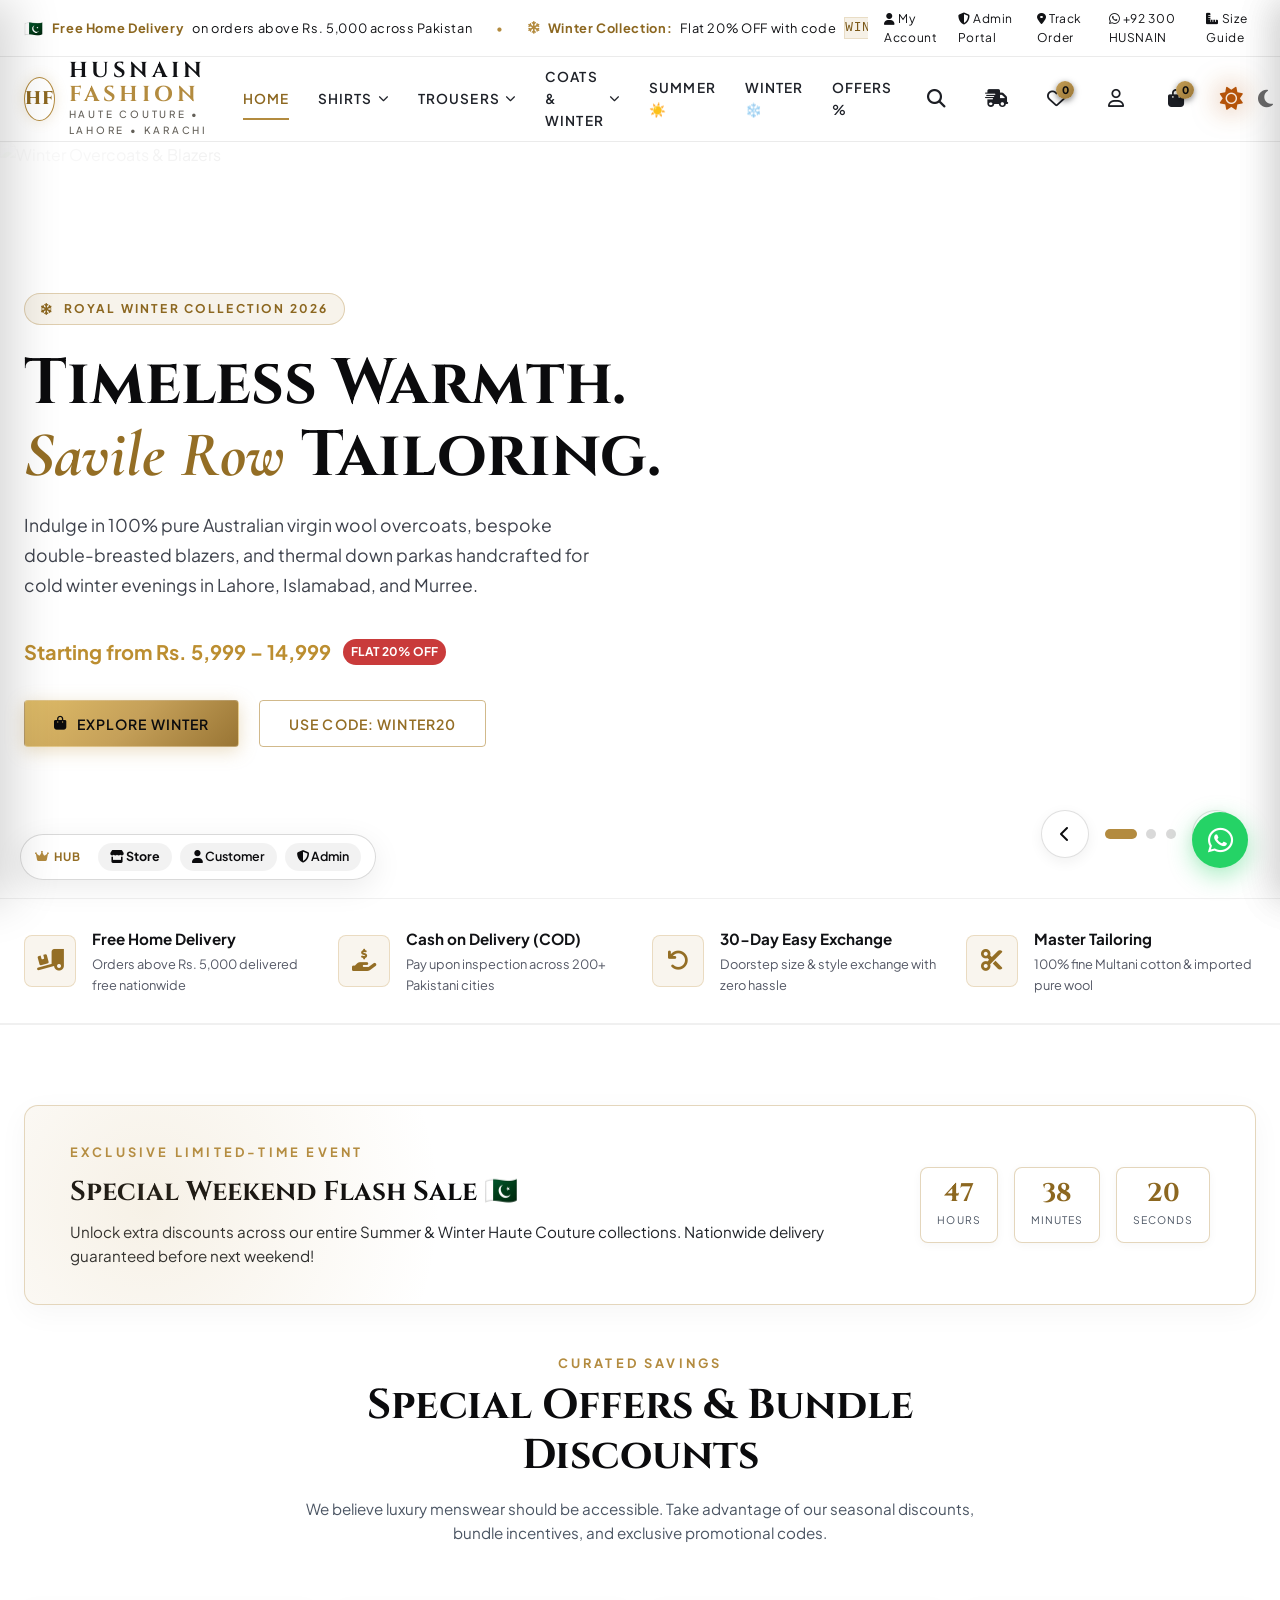
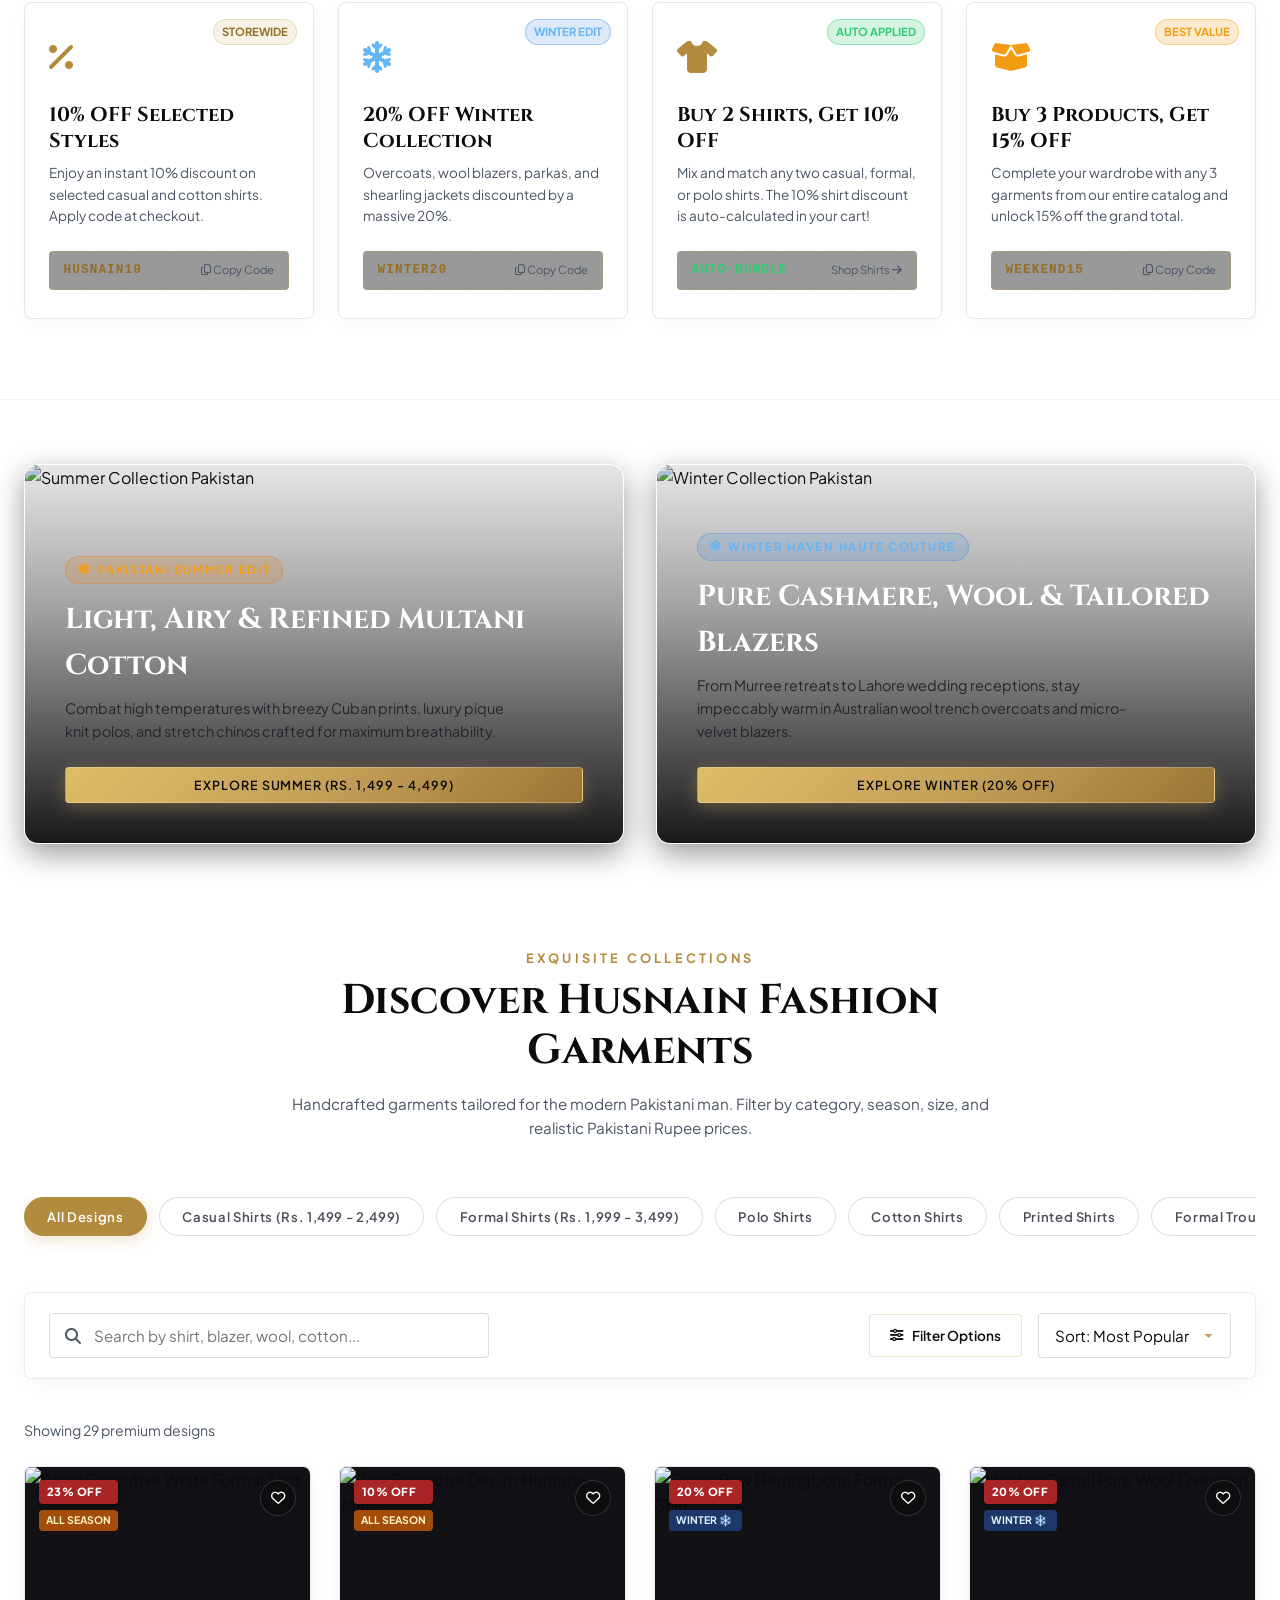
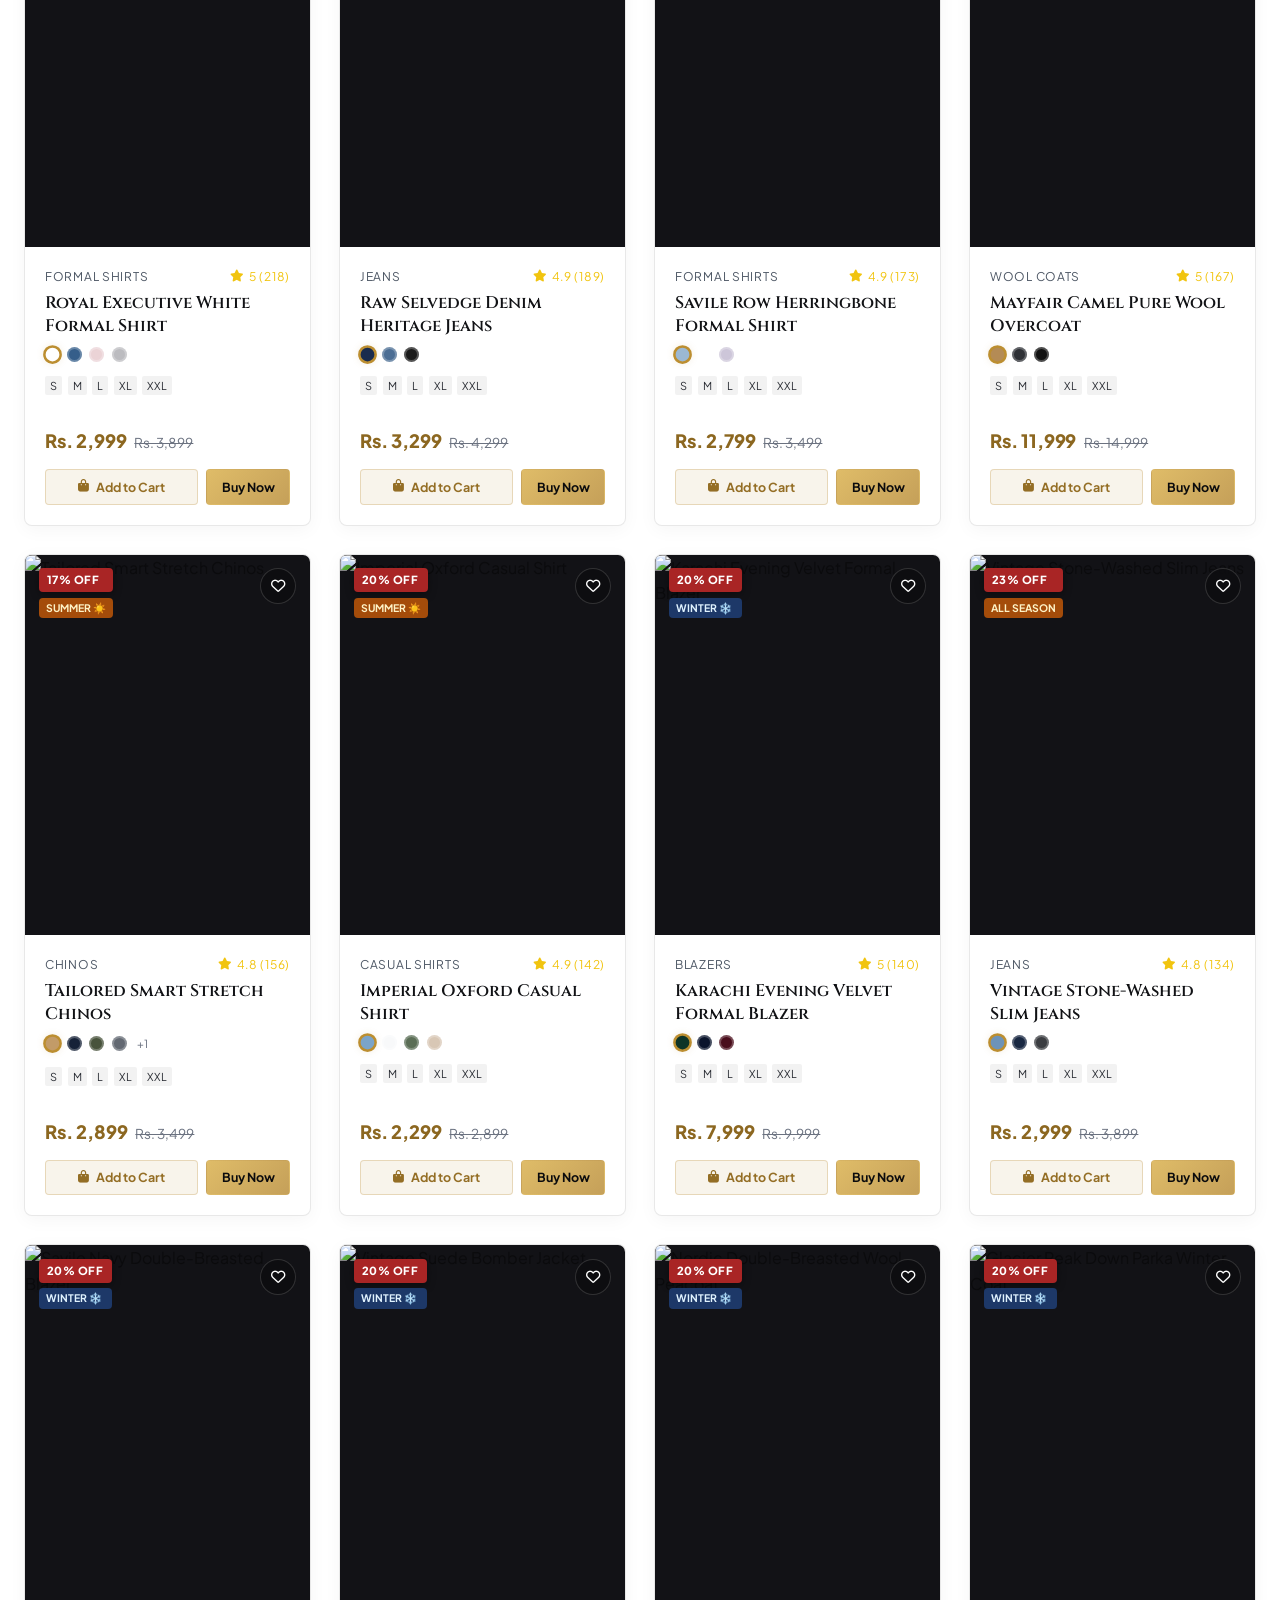
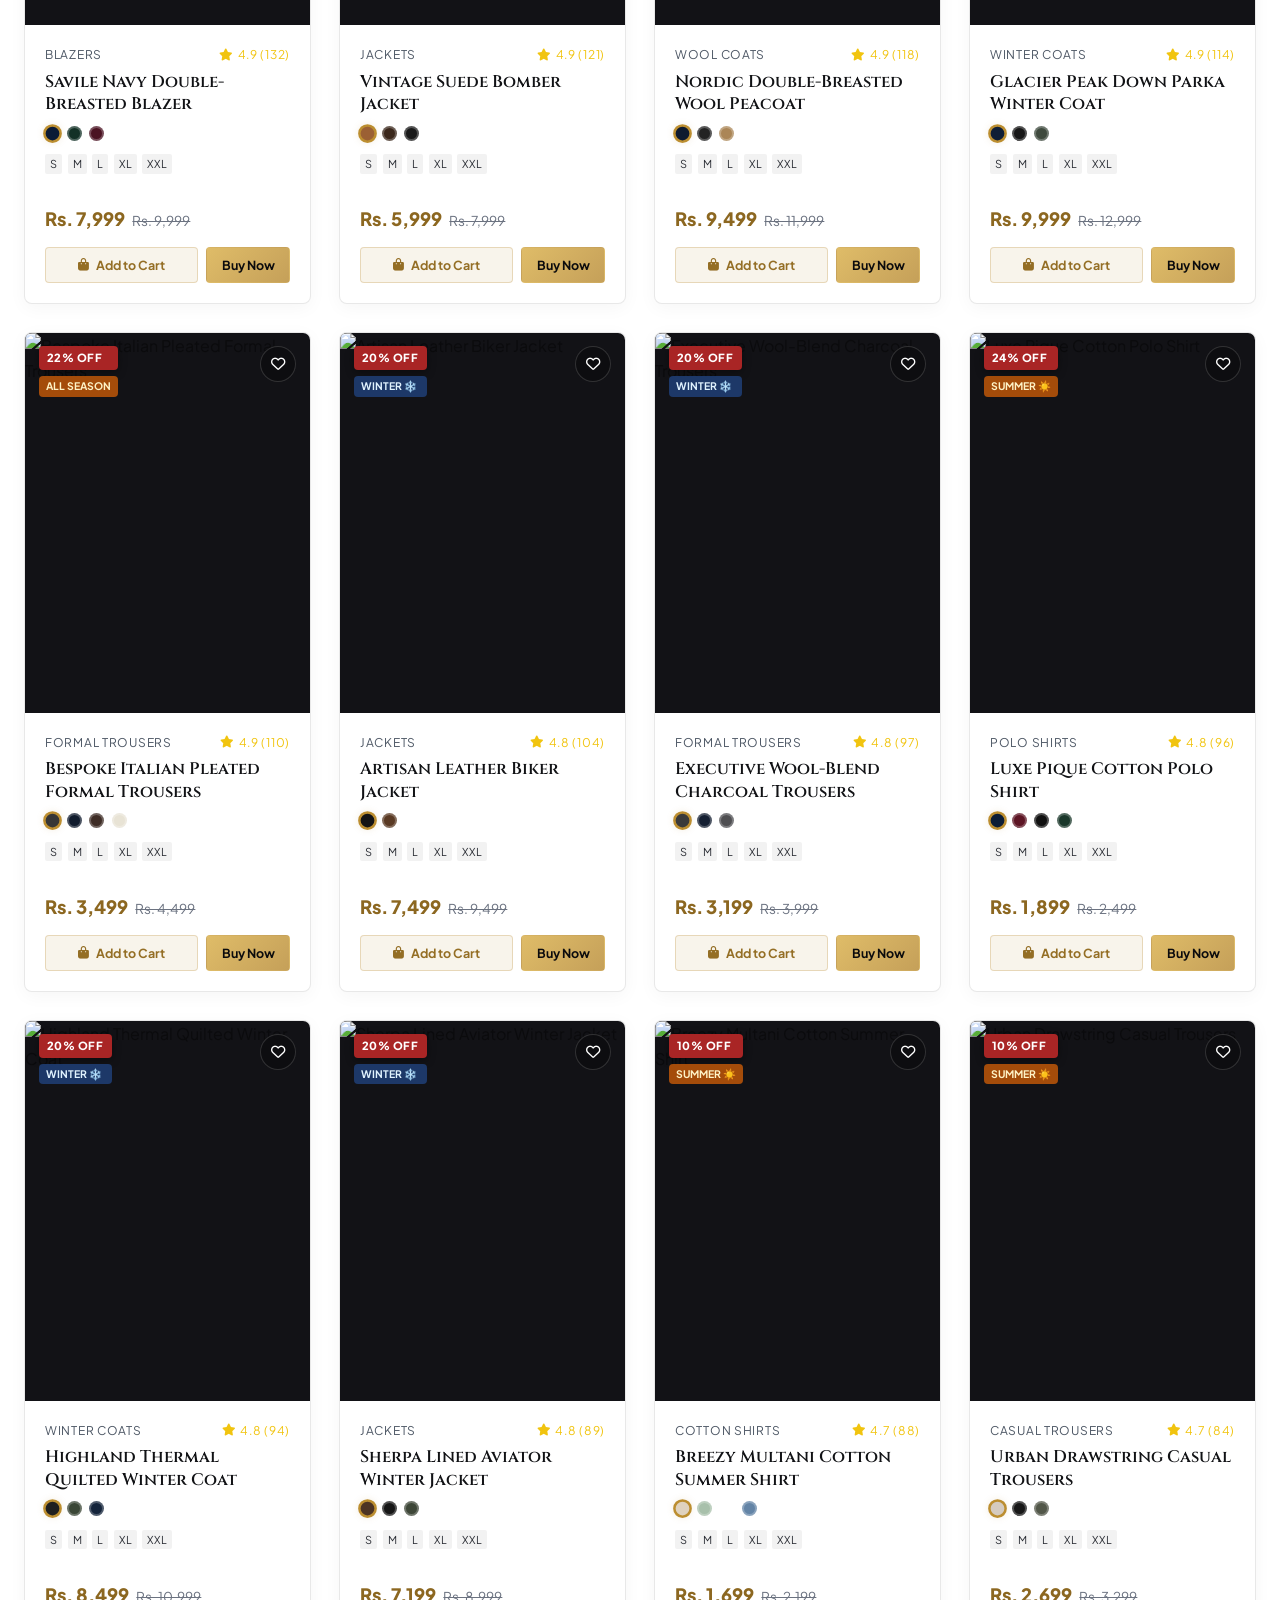
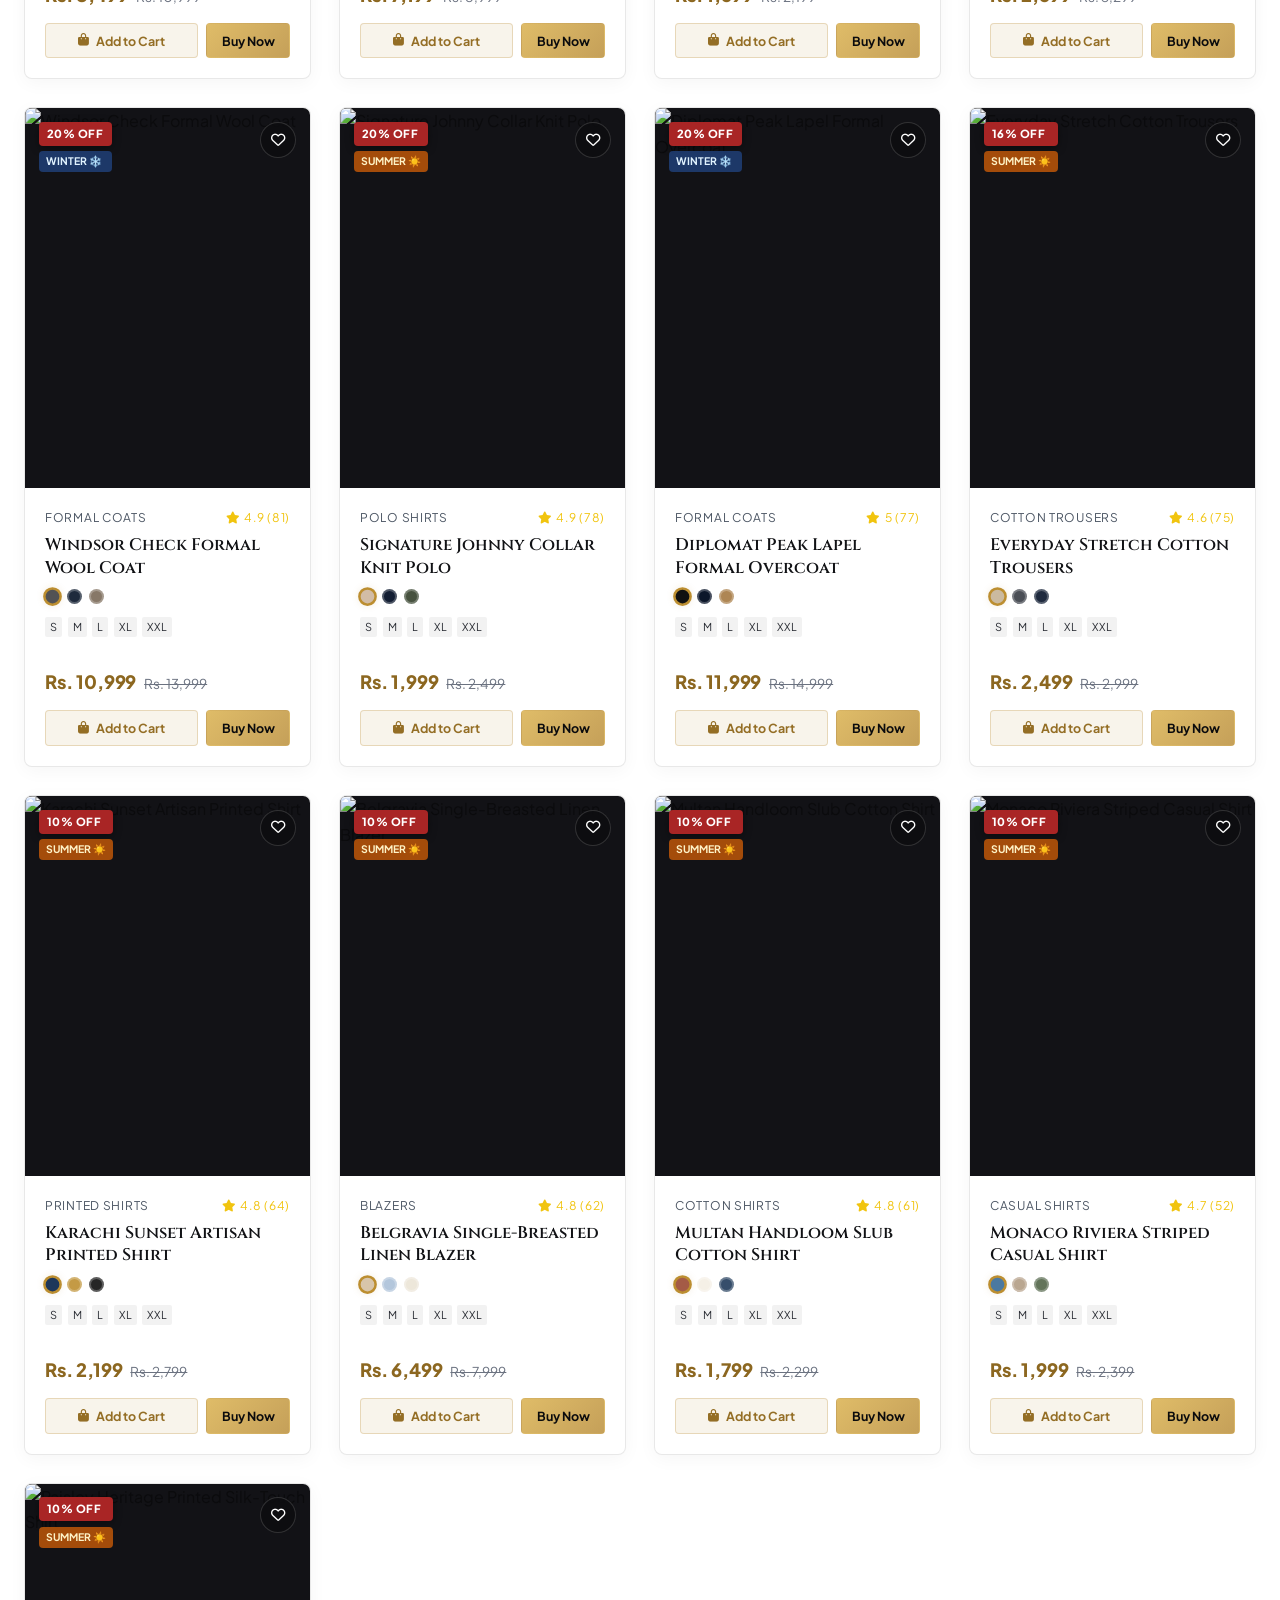
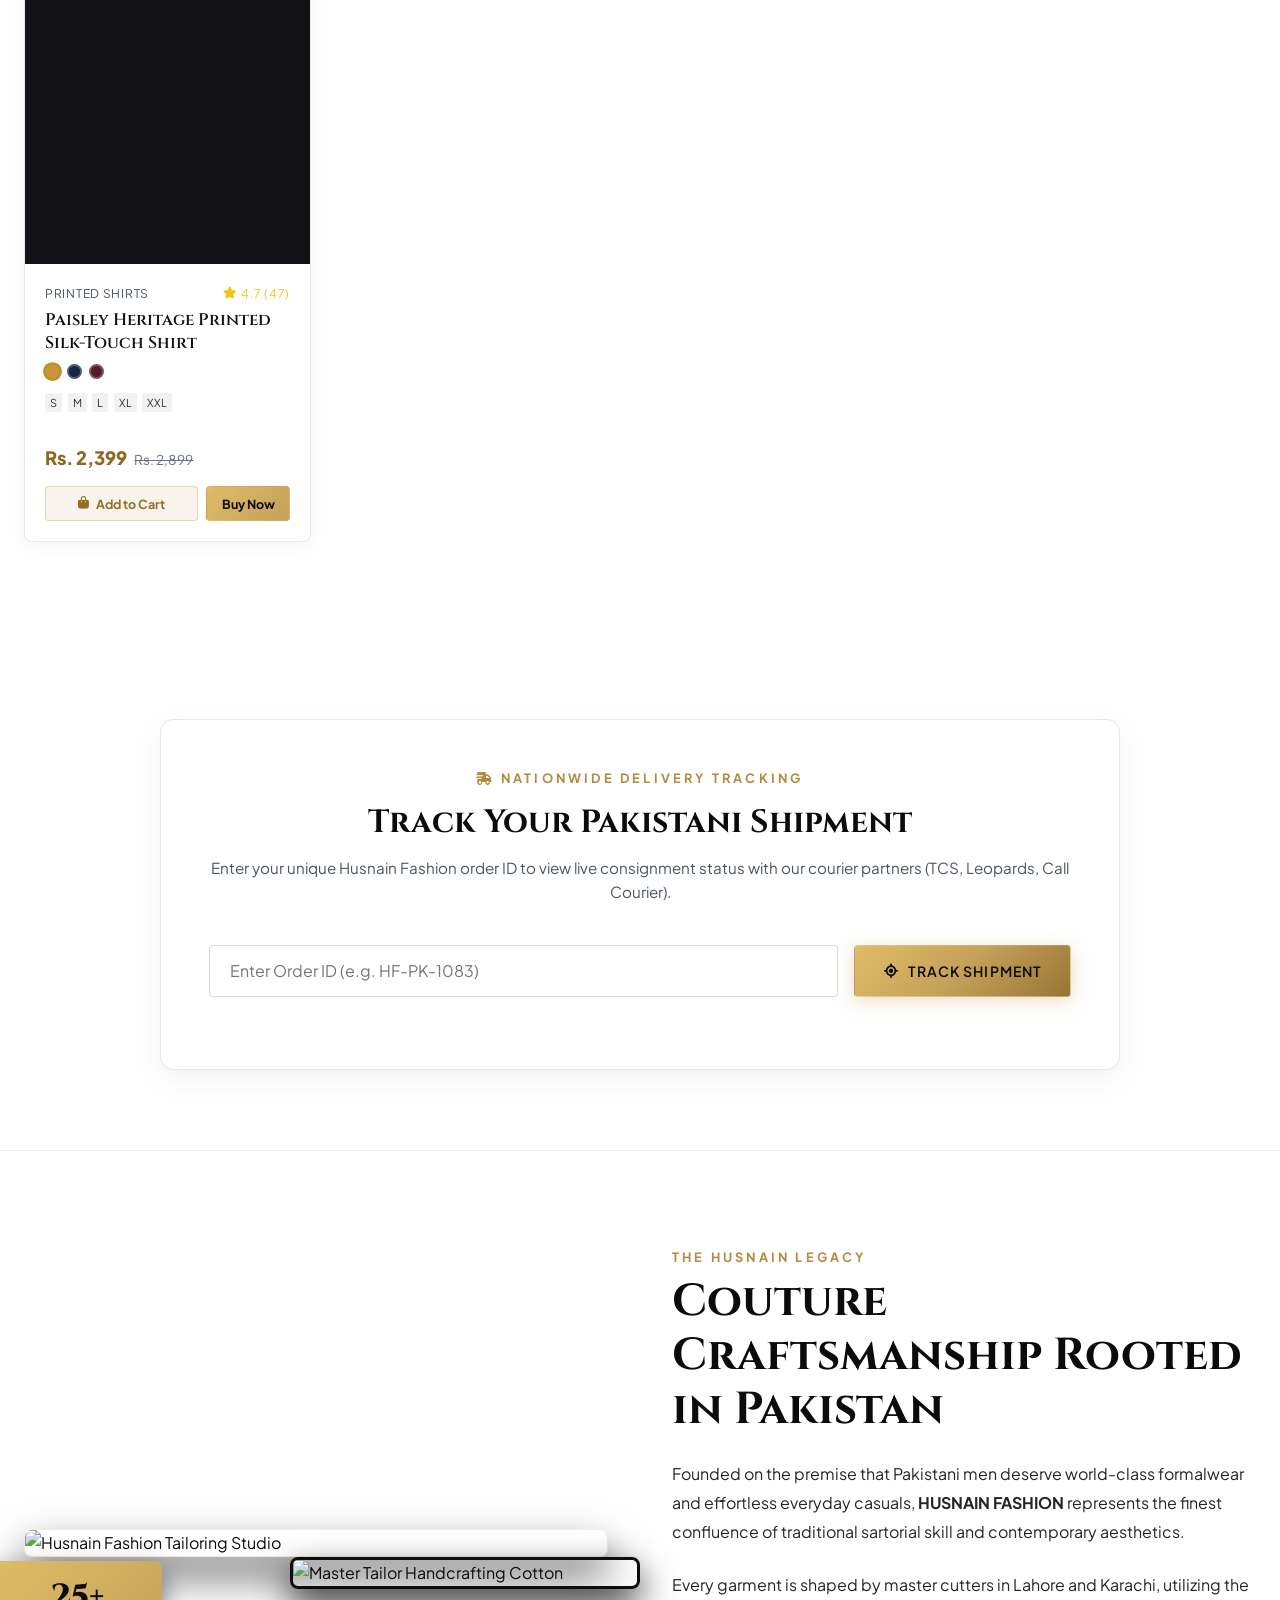
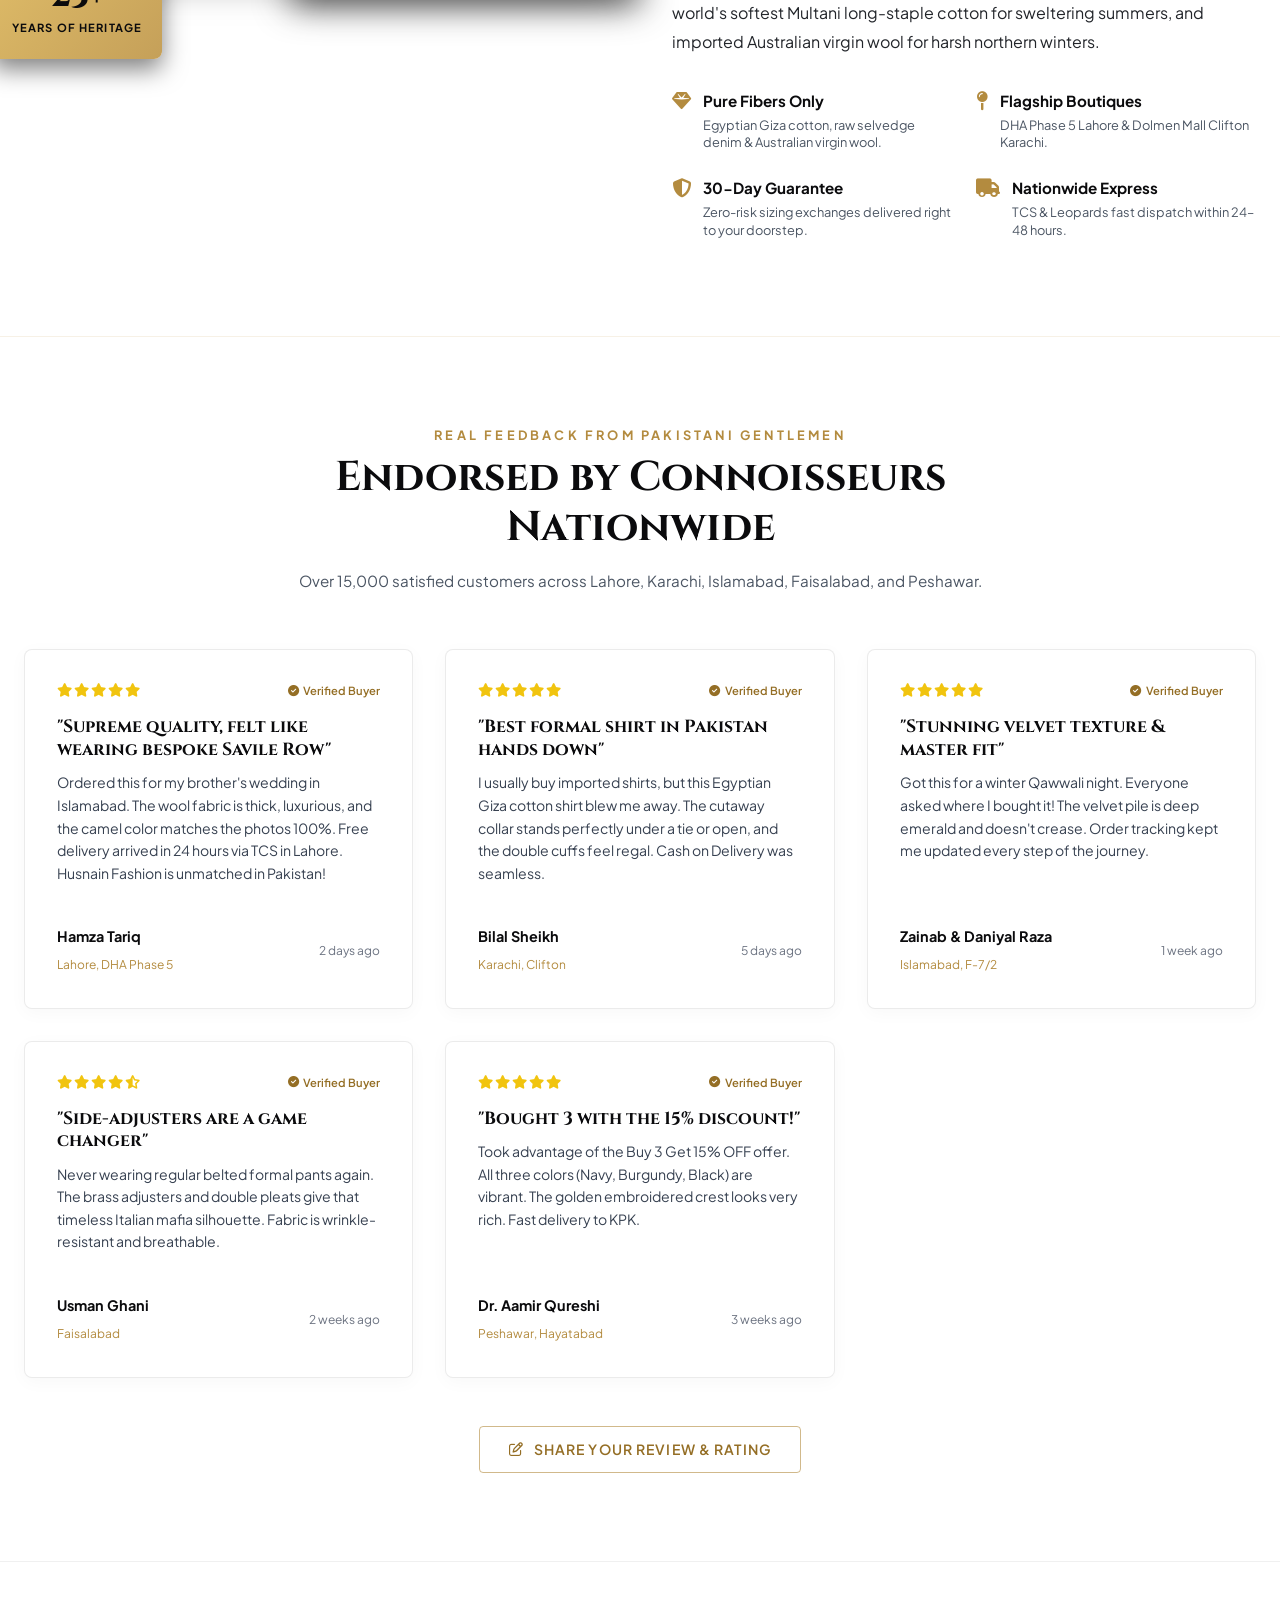
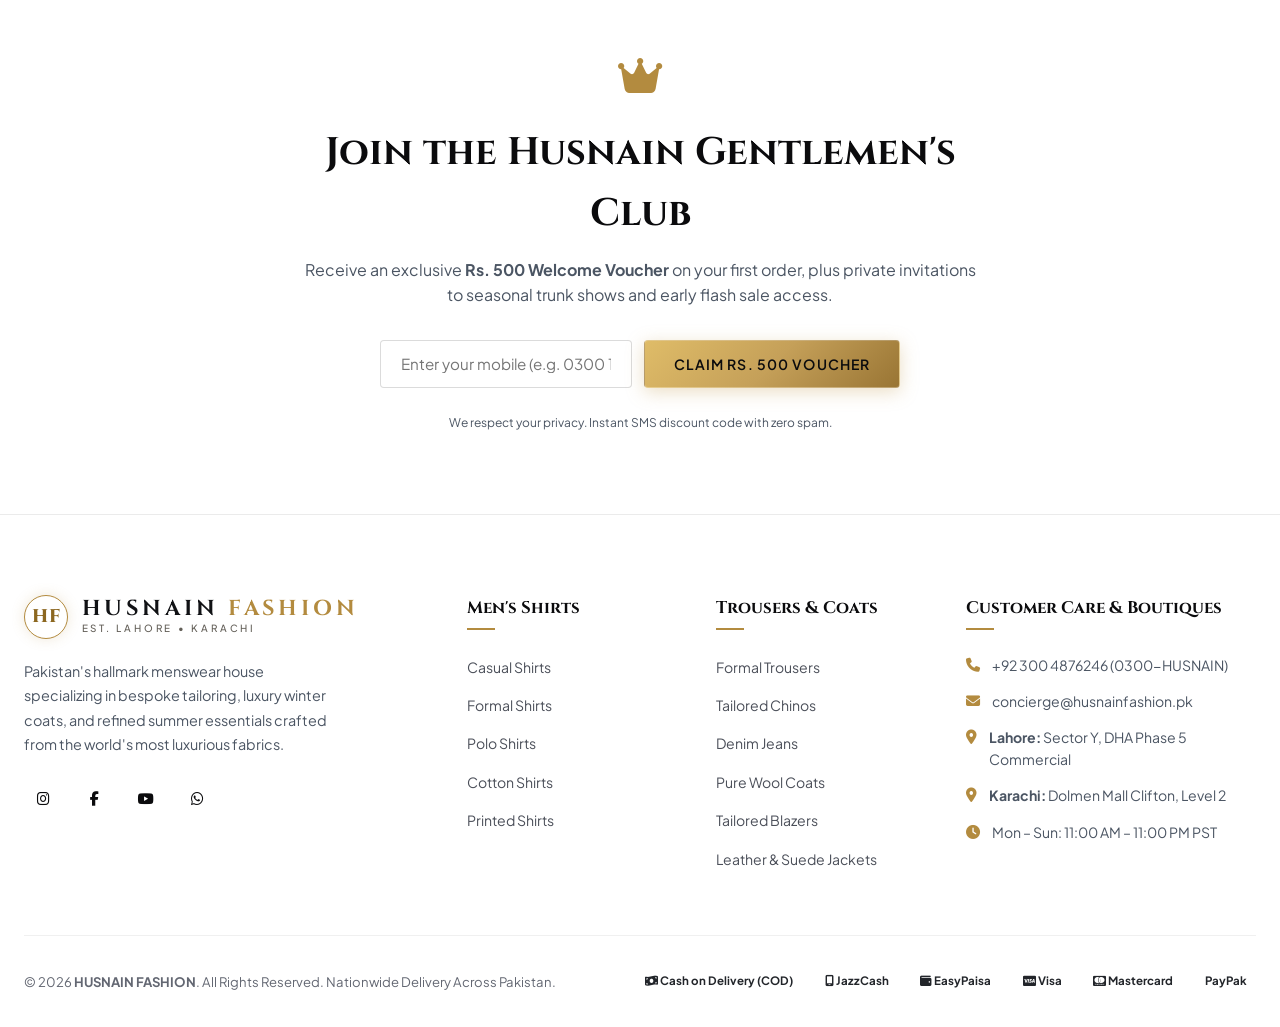
==== commit a11e0c2e: "update" ====
--- a/index.html
+++ b/index.html
@@ -22,15 +22,9 @@
     <!-- Immediate Theme Initialization to Prevent FOUC -->
     <script>
         (function() {
-            var theme = localStorage.getItem('hf_theme_v2');
-            if (!theme) {
-                theme = 'light';
-                localStorage.setItem('hf_theme_v2', 'light');
-                localStorage.setItem('hf_theme', 'light');
-            } else {
-                theme = localStorage.getItem('hf_theme') || 'light';
-            }
+            var theme = localStorage.getItem('hf_theme') || localStorage.getItem('hf_theme_v2') || 'light';
             document.documentElement.setAttribute('data-theme', theme);
+            localStorage.setItem('hf_theme', theme);
         })();
     </script>
 </head>
@@ -200,16 +194,6 @@
 
             <!-- Utility Action Icons -->
             <div class="header-actions">
-                <!-- Luxury Black & White (B&W) Segmented Switcher -->
-                <div class="bw-theme-switcher" id="bwThemeSwitcher" onclick="toggleTheme()" title="Switch Theme (Black & White)" role="button" aria-label="Toggle Black & White Theme">
-                    <button type="button" class="bw-option-btn btn-opt-white" title="Pure Full White Mode">
-                        <i class="fa-solid fa-sun"></i> White
-                    </button>
-                    <button type="button" class="bw-option-btn btn-opt-black" title="Signature Black Mode">
-                        <i class="fa-solid fa-moon"></i> Black
-                    </button>
-                </div>
-
                 <!-- Search Button -->
                 <button class="action-btn" onclick="document.getElementById('searchInput')?.focus(); document.getElementById('shop-section')?.scrollIntoView({behavior: 'smooth'})" title="Search Garments">
                     <i class="fa-solid fa-magnifying-glass"></i>
@@ -236,6 +220,12 @@
                     <i class="fa-solid fa-bag-shopping"></i>
                     <span class="badge-count" id="cartBadgeCount">0</span>
                 </button>
+
+                <!-- Simple Theme Toggle Icons (White & Black) - Far Right Side -->
+                <div class="header-theme-icons" id="headerThemeIcons" role="group" aria-label="Theme Selection">
+                    <i class="fa-solid fa-sun theme-icon-opt theme-icon-white" onclick="setThemeMode('light'); event.stopPropagation();" title="White Mode (Sun)" role="button" aria-label="White Theme"></i>
+                    <i class="fa-solid fa-moon theme-icon-opt theme-icon-black" onclick="setThemeMode('dark'); event.stopPropagation();" title="Black Mode (Moon)" role="button" aria-label="Black Theme"></i>
+                </div>
 
                 <!-- Mobile Hamburger Button -->
                 <button class="hamburger-btn action-btn" id="hamburgerBtn" onclick="openMobileNav()" title="Open Navigation Menu" aria-label="Open mobile navigation">
@@ -825,10 +815,10 @@
         <a href="index.html" style="font-size: 0.78rem; font-weight: 700; padding: 4px 12px; border-radius: 999px; background: var(--color-gold); color: #0b0b0d; text-decoration: none;" title="Online Storefront">
             <i class="fa-solid fa-store"></i> Store
         </a>
-        <a href="customer.html" style="font-size: 0.78rem; font-weight: 600; color: #fff; padding: 4px 12px; border-radius: 999px; background: rgba(255,255,255,0.08); text-decoration: none;" onmouseover="this.style.background='rgba(197,160,89,0.25)'" onmouseout="this.style.background='rgba(255,255,255,0.08)'" title="Customer Account & Orders">
+        <a href="customer.html" style="font-size: 0.78rem; font-weight: 600; color: var(--color-text-main); padding: 4px 12px; border-radius: 999px; background: rgba(197,160,89,0.12); text-decoration: none;" onmouseover="this.style.background='rgba(197,160,89,0.25)'" onmouseout="this.style.background='rgba(197,160,89,0.12)'" title="Customer Account & Orders">
             <i class="fa-solid fa-user"></i> Customer
         </a>
-        <a href="admin.html" target="_blank" style="font-size: 0.78rem; font-weight: 600; color: #fff; padding: 4px 12px; border-radius: 999px; background: rgba(255,255,255,0.08); text-decoration: none;" onmouseover="this.style.background='rgba(197,160,89,0.25)'" onmouseout="this.style.background='rgba(255,255,255,0.08)'" title="Admin Dashboard">
+        <a href="admin.html" target="_blank" style="font-size: 0.78rem; font-weight: 600; color: var(--color-text-main); padding: 4px 12px; border-radius: 999px; background: rgba(197,160,89,0.12); text-decoration: none;" onmouseover="this.style.background='rgba(197,160,89,0.25)'" onmouseout="this.style.background='rgba(197,160,89,0.12)'" title="Admin Dashboard">
             <i class="fa-solid fa-shield-halved"></i> Admin
         </a>
     </nav>
@@ -1145,7 +1135,7 @@
 
             <!-- Step 1: Customer Contact Info -->
             <div id="coStep1">
-                <h4 style="font-family: var(--font-heading); color: #fff; font-size: 1.3rem; margin-bottom: 1.25rem;">
+                <h4 style="font-family: var(--font-heading); color: var(--color-text-main); font-size: 1.3rem; margin-bottom: 1.25rem;">
                     1. Contact Details
                 </h4>
                 <div class="form-grid">
@@ -1171,7 +1161,7 @@
 
             <!-- Step 2: Shipping Address Across Pakistan -->
             <div id="coStep2" style="display: none;">
-                <h4 style="font-family: var(--font-heading); color: #fff; font-size: 1.3rem; margin-bottom: 1.25rem;">
+                <h4 style="font-family: var(--font-heading); color: var(--color-text-main); font-size: 1.3rem; margin-bottom: 1.25rem;">
                     2. Delivery Address in Pakistan
                 </h4>
                 <div class="form-grid">
@@ -1206,7 +1196,7 @@
 
             <!-- Step 3: Payment Options (COD, JazzCash, EasyPaisa, Card) -->
             <div id="coStep3" style="display: none;">
-                <h4 style="font-family: var(--font-heading); color: #fff; font-size: 1.3rem; margin-bottom: 1.25rem;">
+                <h4 style="font-family: var(--font-heading); color: var(--color-text-main); font-size: 1.3rem; margin-bottom: 1.25rem;">
                     3. Select Payment Method
                 </h4>
 
@@ -1270,11 +1260,11 @@
             <div style="background: var(--color-bg-secondary); border: 1px solid var(--color-card-border); border-radius: var(--radius-md); padding: 1.25rem; max-width: 440px; margin: 0 auto 2rem; text-align: left; font-size: 0.85rem;">
                 <div style="display: flex; justify-content: space-between; margin-bottom: 0.4rem;">
                     <span style="color: var(--color-text-muted);">Customer:</span>
-                    <strong style="color: #fff;" id="successCustomerName">Arslan Tariq</strong>
+                    <strong style="color: var(--color-text-main);" id="successCustomerName">Arslan Tariq</strong>
                 </div>
                 <div style="display: flex; justify-content: space-between; margin-bottom: 0.4rem;">
                     <span style="color: var(--color-text-muted);">Destination:</span>
-                    <span style="color: #fff;" id="successCity">DHA, Lahore</span>
+                    <span style="color: var(--color-text-main);" id="successCity">DHA, Lahore</span>
                 </div>
                 <div style="display: flex; justify-content: space-between; margin-bottom: 0.4rem;">
                     <span style="color: var(--color-text-muted);">Payment:</span>
@@ -1308,7 +1298,7 @@
 
             <div style="text-align: center; margin-bottom: 1.5rem;">
                 <span class="section-subtitle">Precision Fit</span>
-                <h3 style="font-family: var(--font-heading); color: #fff; font-size: 1.8rem;">Husnain Fashion Sizing Chart</h3>
+                <h3 style="font-family: var(--font-heading); color: var(--color-text-main); font-size: 1.8rem;">Husnain Fashion Sizing Chart</h3>
                 <p style="color: var(--color-text-muted); font-size: 0.85rem;">All measurements are in Inches. Designed specifically for authentic Pakistani gentleman proportions.</p>
             </div>
 
@@ -1371,7 +1361,7 @@
 
             <div style="text-align: center; margin-bottom: 1.5rem;">
                 <div class="logo-crest" style="margin: 0 auto 0.75rem;">HF</div>
-                <h3 style="font-family: var(--font-heading); color: #fff; font-size: 1.6rem;">Member Portal</h3>
+                <h3 style="font-family: var(--font-heading); color: var(--color-text-main); font-size: 1.6rem;">Member Portal</h3>
                 <p style="color: var(--color-text-muted); font-size: 0.85rem;">Access your Pakistani orders, measurements & wishlist</p>
             </div>
 
@@ -1463,7 +1453,7 @@
 
             <div style="text-align: center; margin-bottom: 1.5rem;">
                 <span class="section-subtitle">Your Experience</span>
-                <h3 style="font-family: var(--font-heading); color: #fff; font-size: 1.6rem;">Review Husnain Fashion</h3>
+                <h3 style="font-family: var(--font-heading); color: var(--color-text-main); font-size: 1.6rem;">Review Husnain Fashion</h3>
             </div>
 
             <form onsubmit="submitNewReview(event)" style="display: flex; flex-direction: column; gap: 1rem;">
@@ -1514,12 +1504,17 @@
             </button>
         </div>
 
+        <!-- Dedicated Mobile Theme Strip (No Buttons, Only Icons) -->
+        <div class="mobile-nav-theme-strip">
+            <span class="mobile-theme-heading"><i class="fa-solid fa-palette"></i> Theme:</span>
+            <div class="header-theme-icons" id="bwThemeSwitcherMobile" role="group" aria-label="Mobile Theme Selector">
+                <i class="fa-solid fa-sun theme-icon-opt theme-icon-white" onclick="setThemeMode('light');" title="White Mode" role="button" aria-label="White Theme"></i>
+                <i class="fa-solid fa-moon theme-icon-opt theme-icon-black" onclick="setThemeMode('dark');" title="Black Mode" role="button" aria-label="Black Theme"></i>
+            </div>
+        </div>
+
         <!-- Quick Access Action Strip in Mobile Menu -->
         <div class="mobile-nav-quick-actions">
-            <button class="mobile-quick-btn" onclick="toggleTheme()" title="Toggle Light / Dark Mode">
-                <i class="fa-solid fa-moon theme-toggle-icon"></i>
-                <span class="theme-quick-label">Theme</span>
-            </button>
             <a href="#tracking-section" class="mobile-quick-btn" onclick="closeMobileNav()">
                 <i class="fa-solid fa-truck-fast"></i>
                 <span>Track</span>
@@ -1531,6 +1526,10 @@
             <button class="mobile-quick-btn" onclick="closeMobileNav(); toggleWishlistDrawer(true)">
                 <i class="fa-regular fa-heart"></i>
                 <span>Wishlist</span>
+            </button>
+            <button class="mobile-quick-btn" onclick="closeMobileNav(); toggleCartDrawer()">
+                <i class="fa-solid fa-bag-shopping"></i>
+                <span>Bag</span>
             </button>
         </div>
 
@@ -1633,13 +1632,6 @@
         </div>
     </aside>
 
-    <!-- Floating Quick B&W Operation Widget -->
-    <div class="floating-bw-wrap">
-        <button class="floating-bw-toggle" id="floatingBwBtn" onclick="toggleTheme()" title="Switch Theme (Black & White)" aria-label="Toggle Black & White Theme">
-            <i class="fa-solid fa-circle-half-stroke"></i>
-            <span class="floating-bw-label">White ⚪ (Go Black)</span>
-        </button>
-    </div>
 
     <!-- Toast Notification Container -->
     <div class="toast-container" id="toastContainer"></div>
--- a/css/styles.css
+++ b/css/styles.css
@@ -470,9 +470,34 @@
 [data-theme="light"] .sale-info h3,
 [data-theme="light"] .offer-card h4,
 [data-theme="light"] .season-card-content h3,
+[data-theme="light"] .about-content h2,
 [data-theme="light"] .about-text h2,
-[data-theme="light"] .vip-box h2 {
+[data-theme="light"] .about-feature-item h5,
+[data-theme="light"] .review-title,
+[data-theme="light"] .reviewer-info h6,
+[data-theme="light"] .vip-box h2,
+[data-theme="light"] .payment-opt-info h5,
+[data-theme="light"] .order-success-box h3,
+[data-theme="light"] .footer-column h4,
+[data-theme="light"] .calc-row.total-row {
     color: #0b0b0d !important;
+}
+
+[data-theme="light"] .size-table td {
+    background: #ffffff !important;
+    color: #0b0b0d !important;
+    border-color: rgba(0, 0, 0, 0.08) !important;
+}
+
+[data-theme="light"] .size-table th {
+    background: rgba(179, 139, 63, 0.12) !important;
+    color: #8c6720 !important;
+    border-color: rgba(0, 0, 0, 0.08) !important;
+}
+
+[data-theme="light"] .order-tracking-pill {
+    background: #ffffff !important;
+    border: 1px dashed var(--color-gold) !important;
 }
 
 [data-theme="light"] .offer-card {
@@ -635,78 +660,163 @@
 }
 
 /* ==========================================================================
-   Luxury Black & White (B&W) Segmented Switcher & Floating Widget
+   Pure Theme Toggle Icons (No Buttons, No Button Backgrounds)
    ========================================================================== */
+.theme-icon-opt {
+    display: inline-flex;
+    align-items: center;
+    justify-content: center;
+    background: transparent !important;
+    background-color: transparent !important;
+    border: none !important;
+    outline: none !important;
+    box-shadow: none !important;
+    padding: 2px !important;
+    margin: 0 !important;
+    cursor: pointer;
+    line-height: 1;
+    transition: transform var(--transition-fast), color var(--transition-fast), filter var(--transition-fast), opacity var(--transition-fast);
+    user-select: none;
+    -webkit-tap-highlight-color: transparent;
+}
+
+.theme-icon-opt:hover {
+    transform: scale(1.22);
+}
+
+.theme-icon-opt:active {
+    transform: scale(0.92);
+}
+
+/* Floating Theme Icons Removed per request */
+.floating-theme-icons {
+    display: none !important;
+}
+
+/* Header Theme Icons (Top Navigation Bar - Pure Icons Only) */
+.header-theme-icons {
+    display: inline-flex;
+    align-items: center;
+    justify-content: center;
+    gap: 12px;
+    background: transparent !important;
+    background-color: transparent !important;
+    border: none !important;
+    box-shadow: none !important;
+    padding: 0 4px;
+    vertical-align: middle;
+}
+
+.header-theme-icons .theme-icon-opt {
+    font-size: 1.25rem;
+    padding: 4px;
+    display: inline-flex;
+    align-items: center;
+    justify-content: center;
+}
+
+/* --------------------------------------------------------------------------
+   Theme Icon Colors & Active Visual State (Dark vs Light)
+   -------------------------------------------------------------------------- */
+
+/* IN DARK MODE (Website is Deep Black) */
+:root:not([data-theme="light"]) .theme-icon-white,
+[data-theme="dark"] .theme-icon-white {
+    color: #e2e8f0; /* Visible soft silver */
+    opacity: 0.65;
+}
+
+:root:not([data-theme="light"]) .theme-icon-white:hover,
+[data-theme="dark"] .theme-icon-white:hover {
+    color: #fde047; /* Radiant golden sun */
+    opacity: 1;
+    filter: drop-shadow(0 0 10px rgba(253, 224, 71, 0.8));
+}
+
+:root:not([data-theme="light"]) .theme-icon-black,
+[data-theme="dark"] .theme-icon-black {
+    color: var(--color-gold); /* Luxury gold moon */
+    opacity: 0.95;
+    filter: drop-shadow(0 0 8px rgba(197, 160, 89, 0.65));
+}
+
+:root:not([data-theme="light"]) .theme-icon-black.active,
+[data-theme="dark"] .theme-icon-black.active {
+    color: var(--color-gold-bright);
+    opacity: 1;
+    transform: scale(1.15);
+    filter: drop-shadow(0 0 12px rgba(212, 175, 55, 0.9));
+}
+
+/* IN LIGHT MODE (Website is Pure White) */
+[data-theme="light"] .theme-icon-white {
+    color: #d97706; /* Warm rich golden sun */
+    opacity: 0.95;
+    filter: drop-shadow(0 0 8px rgba(217, 119, 6, 0.5));
+}
+
+[data-theme="light"] .theme-icon-white.active {
+    color: #b45309; /* Royal amber gold */
+    opacity: 1;
+    transform: scale(1.15);
+    filter: drop-shadow(0 0 12px rgba(180, 83, 9, 0.7));
+}
+
+[data-theme="light"] .theme-icon-black {
+    color: #0b0b0d; /* Crisp deep obsidian black moon */
+    opacity: 0.6;
+}
+
+[data-theme="light"] .theme-icon-black:hover {
+    color: #000000;
+    opacity: 1;
+    filter: drop-shadow(0 2px 6px rgba(0, 0, 0, 0.4));
+}
+
+[data-theme="light"] .theme-icon-black.active {
+    color: #000000;
+    opacity: 1;
+    transform: scale(1.15);
+    filter: drop-shadow(0 2px 8px rgba(0, 0, 0, 0.5));
+}
+
+/* Mobile Navigation Theme Strip */
+.mobile-nav-theme-strip {
+    display: flex;
+    align-items: center;
+    justify-content: space-between;
+    padding: 0.75rem 1.4rem;
+    background: #0c0c10;
+    border-bottom: 1px solid rgba(255, 255, 255, 0.06);
+}
+
+[data-theme="light"] .mobile-nav-theme-strip {
+    background: #ffffff;
+    border-bottom-color: rgba(0, 0, 0, 0.08);
+}
+
+.mobile-theme-heading {
+    font-size: 0.78rem;
+    font-weight: 700;
+    text-transform: uppercase;
+    letter-spacing: 0.06em;
+    color: var(--color-gold-light);
+    display: flex;
+    align-items: center;
+    gap: 0.45rem;
+}
+
+/* Backwards compatibility aliases */
 .bw-theme-switcher {
     display: inline-flex;
     align-items: center;
-    background: rgba(255, 255, 255, 0.08);
-    border: 1px solid rgba(197, 160, 89, 0.35);
-    border-radius: 999px;
-    padding: 3px;
-    cursor: pointer;
-    user-select: none;
-    transition: all var(--transition-fast);
-    position: relative;
-}
-
-.bw-theme-switcher:hover {
-    border-color: var(--color-gold);
-    box-shadow: 0 2px 12px rgba(197, 160, 89, 0.25);
-}
-
+    background: transparent !important;
+    border: none !important;
+    gap: 12px;
+}
 .bw-option-btn {
-    display: inline-flex;
-    align-items: center;
-    gap: 0.4rem;
-    padding: 0.32rem 0.85rem;
-    border-radius: 999px;
-    font-size: 0.76rem;
-    font-weight: 700;
-    letter-spacing: 0.03em;
-    color: var(--color-text-muted);
-    transition: all var(--transition-fast);
-    background: transparent;
-    border: 1px solid transparent;
-    cursor: pointer;
-}
-
-.bw-option-btn i {
-    font-size: 0.8rem;
-}
-
-/* Dark Mode states (Black active) */
-[data-theme="dark"] .bw-option-btn.btn-opt-black,
-:root:not([data-theme="light"]) .bw-option-btn.btn-opt-black,
-.bw-option-btn.btn-opt-black.active {
-    background: #000000;
-    color: #ffffff;
-    border-color: var(--color-gold);
-    box-shadow: 0 2px 8px rgba(0, 0, 0, 0.6);
-}
-
-[data-theme="dark"] .bw-option-btn.btn-opt-white,
-:root:not([data-theme="light"]) .bw-option-btn.btn-opt-white {
-    color: #8e8b82;
-}
-
-/* Light Mode states (White active) */
-[data-theme="light"] .bw-theme-switcher {
-    background: #ffffff;
-    border: 1px solid rgba(0, 0, 0, 0.16);
-    box-shadow: 0 2px 8px rgba(0, 0, 0, 0.05);
-}
-
-[data-theme="light"] .bw-option-btn.btn-opt-white,
-.bw-option-btn.btn-opt-white.active {
-    background: #ffffff;
-    color: #0b0b0d;
-    border-color: var(--color-gold);
-    box-shadow: 0 2px 8px rgba(0, 0, 0, 0.08);
-}
-
-[data-theme="light"] .bw-option-btn.btn-opt-black {
-    color: #6b7280;
+    background: transparent !important;
+    border: none !important;
 }
 
 /* Floating B&W Operation Button */
@@ -2429,7 +2539,7 @@
     font-family: var(--font-heading);
     font-size: 1.05rem;
     font-weight: 600;
-    color: #ffffff;
+    color: var(--color-text-main);
     line-height: 1.35;
     margin-bottom: 0.6rem;
     cursor: pointer;
@@ -4519,72 +4629,126 @@
         font-size: 0.8rem;
     }
 
-    /* Product Grid: 2 Clean Mobile Columns */
+    /* Product Grid: 2 Clean Responsive Mobile Columns with No Overlapping */
     .product-grid {
-        grid-template-columns: repeat(2, 1fr) !important;
-        gap: 0.75rem !important;
+        grid-template-columns: repeat(2, minmax(0, 1fr)) !important;
+        gap: 0.65rem !important;
     }
 
     .product-card {
-        border-radius: var(--radius-sm);
-    }
-
-    .product-image {
-        aspect-ratio: 3 / 4;
-        width: 100%;
-        height: auto;
-        object-fit: cover;
+        border-radius: var(--radius-sm) !important;
+        min-width: 0 !important;
+        width: 100% !important;
+        overflow: hidden !important;
+    }
+
+    .product-media {
+        width: 100% !important;
+        aspect-ratio: 3 / 4 !important;
+        position: relative !important;
+        overflow: hidden !important;
+    }
+
+    .product-media img {
+        width: 100% !important;
+        height: 100% !important;
+        object-fit: cover !important;
+    }
+
+    .btn-quick-view {
+        display: none !important;
     }
 
     .product-details {
-        padding: 0.65rem 0.75rem;
+        padding: 0.6rem 0.5rem !important;
+        min-width: 0 !important;
+        display: flex !important;
+        flex-direction: column !important;
+        flex: 1 !important;
+    }
+
+    .product-meta {
+        font-size: 0.65rem !important;
+        margin-bottom: 0.25rem !important;
+    }
+
+    .product-rating {
+        font-size: 0.68rem !important;
     }
 
     .product-title {
-        font-size: 0.82rem;
-        line-height: 1.25;
-        margin-bottom: 0.35rem;
-    }
-
-    .product-pricing {
-        gap: 0.35rem;
-        margin-bottom: 0.35rem;
-        flex-wrap: wrap;
+        font-size: 0.82rem !important;
+        line-height: 1.25 !important;
+        margin-bottom: 0.35rem !important;
+        min-height: 2.1em !important;
+        display: -webkit-box !important;
+        -webkit-line-clamp: 2 !important;
+        -webkit-box-orient: vertical !important;
+        overflow: hidden !important;
+        word-break: break-word !important;
+    }
+
+    .product-swatches {
+        gap: 0.25rem !important;
+        margin-bottom: 0.35rem !important;
+        flex-wrap: wrap !important;
+    }
+
+    .swatch-circle {
+        width: 11px !important;
+        height: 11px !important;
+    }
+
+    .product-sizes-tags {
+        display: flex !important;
+        flex-wrap: wrap !important;
+        gap: 0.2rem !important;
+        margin-bottom: 0.4rem !important;
+    }
+
+    .size-tag {
+        font-size: 0.6rem !important;
+        padding: 1px 4px !important;
+    }
+
+    .product-pricing-wrap {
+        margin-bottom: 0.4rem !important;
+    }
+
+    .price-box {
+        display: flex !important;
+        align-items: baseline !important;
+        flex-wrap: wrap !important;
+        gap: 0.3rem !important;
     }
 
     .price-current {
-        font-size: 0.92rem;
+        font-size: 0.88rem !important;
+        font-weight: 800 !important;
     }
 
     .price-original {
-        font-size: 0.72rem;
-    }
-
-    .product-variations {
-        margin-bottom: 0.5rem;
-        gap: 0.25rem;
-    }
-
-    .swatch-circle {
-        width: 12px;
-        height: 12px;
-    }
-
-    .size-tag {
-        font-size: 0.62rem;
-        padding: 1px 4px;
-    }
-
-    .product-card-actions {
-        flex-direction: column;
-        gap: 0.35rem;
-    }
-
-    .product-card-actions .btn {
-        padding: 0.5rem 0.6rem;
-        font-size: 0.74rem;
-        width: 100%;
-        justify-content: center;
+        font-size: 0.7rem !important;
+    }
+
+    .product-card-btns {
+        display: flex !important;
+        flex-direction: column !important;
+        gap: 0.35rem !important;
+        margin-top: auto !important;
+        width: 100% !important;
+    }
+
+    .btn-card-add,
+    .btn-card-buy {
+        width: 100% !important;
+        padding: 0.45rem 0.35rem !important;
+        font-size: 0.72rem !important;
+        font-weight: 700 !important;
+        justify-content: center !important;
+        text-align: center !important;
+        white-space: nowrap !important;
+        border-radius: var(--radius-sm) !important;
     }
 
     /* Season Cards */
@@ -4763,6 +4927,30 @@
         height: 48px;
         font-size: 1.35rem;
     }
+
+    .header-theme-icons {
+        gap: 10px !important;
+        padding: 0 2px !important;
+    }
+
+    .header-theme-icons .theme-icon-opt {
+        font-size: 1.15rem !important;
+        padding: 3px !important;
+    }
+
+    .floating-bw-wrap,
+    .floating-theme-icons {
+        display: none !important;
+    }
+}
+
+@media (max-width: 540px) {
+    .header-theme-icons {
+        gap: 8px !important;
+    }
+    .header-theme-icons .theme-icon-opt {
+        font-size: 1.08rem !important;
+    }
 }
 
 @media (max-width: 480px) {
@@ -4797,6 +4985,32 @@
 
     .announcement-links {
         display: none !important;
+    }
+
+    .product-grid {
+        grid-template-columns: repeat(2, minmax(0, 1fr)) !important;
+        gap: 0.5rem !important;
+    }
+
+    .product-details {
+        padding: 0.5rem 0.35rem !important;
+    }
+
+    .btn-card-add,
+    .btn-card-buy {
+        padding: 0.38rem 0.25rem !important;
+        font-size: 0.68rem !important;
+        gap: 0.25rem !important;
+    }
+
+    .floating-bw-wrap {
+        bottom: 72px !important;
+        right: 8px !important;
+    }
+
+    .floating-bw-toggle {
+        padding: 0.35rem 0.65rem !important;
+        font-size: 0.7rem !important;
     }
 
     /* Portal Switcher Dock on Small Screens */
